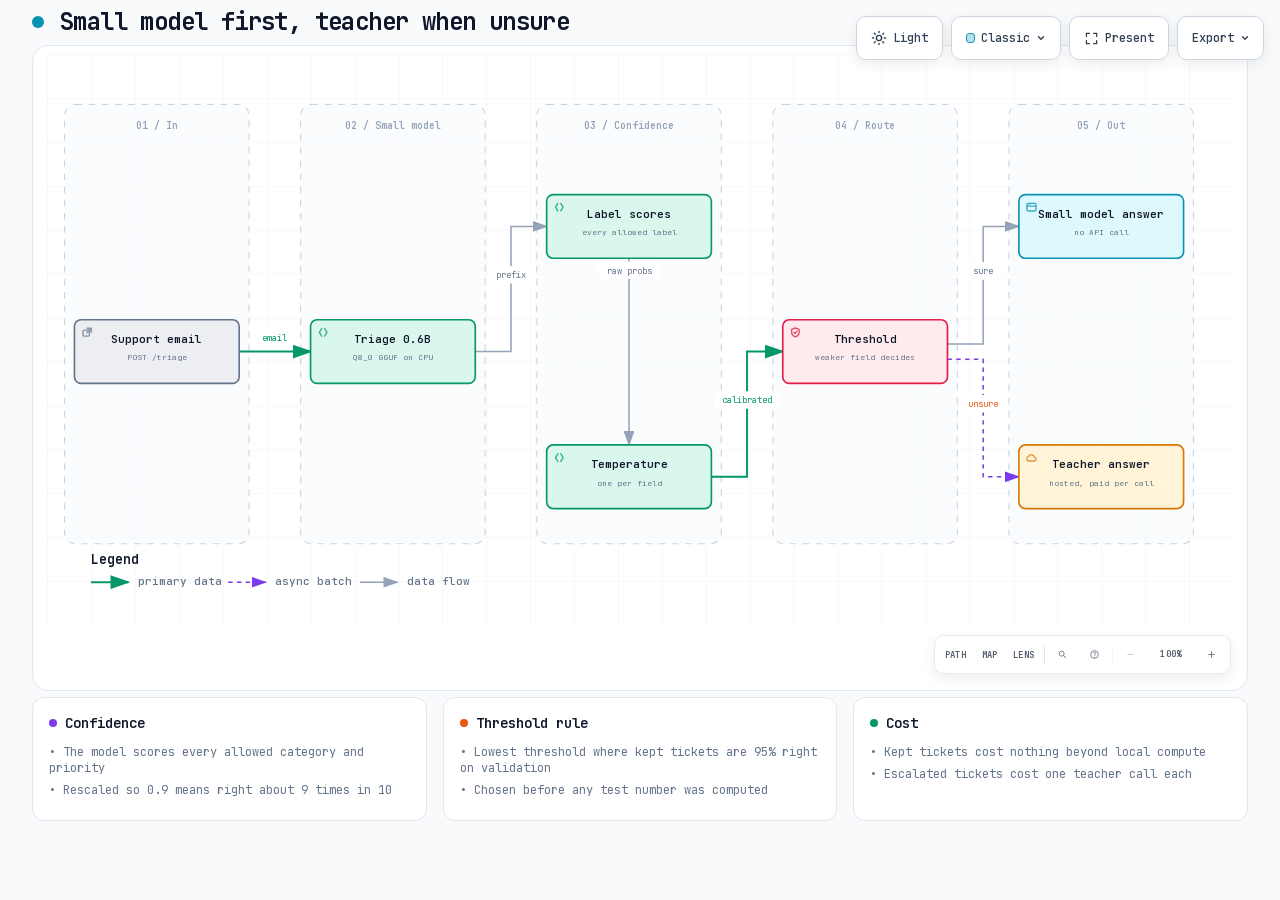
==== docs/diagrams/cascade.html @ 6949019f "refactor: replace the notebooks with diagrams, a Pages site and CI The package now covers what the n" ====
<!DOCTYPE html>
<html lang="en" data-theme="dark" data-preset="classic">
<head>
  <meta charset="UTF-8">
  <meta name="viewport" content="width=device-width, initial-scale=1.0">
  <meta name="generator" content="archify 2.17.0-dev.1">
  <title>Small model first, teacher when unsure Diagram</title>
  <script>
    // Resolve the theme before first paint so light-preference users don't
    // see a dark flash. The toolbar script below re-applies with UI state.
    (function () {
      try {
        var theme = null;
        try {
          var param = new URLSearchParams(window.location.search).get('theme');
          if (param === 'light' || param === 'dark') theme = param;
          if (new URLSearchParams(window.location.search).get('embed') === '1') {
            document.documentElement.setAttribute('data-embed', 'true');
          }
          if (new URLSearchParams(window.location.search).get('present') === '1') {
            document.documentElement.setAttribute('data-present', 'true');
          }
        } catch (_) {}
        if (!theme) {
          try { theme = localStorage.getItem('archify-theme'); } catch (_) {}
        }
        if (theme !== 'light' && theme !== 'dark') {
          theme = window.matchMedia('(prefers-color-scheme: light)').matches ? 'light' : 'dark';
        }
        document.documentElement.setAttribute('data-theme', theme);
      } catch (_) {}
    })();
  </script>
  <style id="archify-fonts">
/*
JetBrains Mono variable WOFF2 subsets from Google Fonts service revision v24.
These fixed bytes are shared by the viewer and its SVG/raster exports.
No local() source: an installed copy must not override the bundled font.
Uncovered characters (including CJK) still use the system fallback stack.
Upstream: https://github.com/JetBrains/JetBrainsMono

cyrillic-ext    1664 bytes  sha256 9343de2ca5d9549f792e7962375af8efb0f320c7643bfd36c884b5a30e5c396f
cyrillic        8892 bytes  sha256 4995a9a43ac659ec32fcd8b463755cd6a07b31a6e6b3894a6a153b661cf490e2
greek           6800 bytes  sha256 49c3da6c9a2b279b0f1f860f5cfb1f5dc38d88a5c7be9c9b1837bbc4e3db6111
vietnamese      5872 bytes  sha256 d44eb1936043a56038eb02dd70b243f379bef65783f94ec12f277550720411f1
latin-ext      11596 bytes  sha256 9c38cb2d0d2d93c1ee6e21fa78db76f13ea7e15e15cc64214c7ca89b6aaa35c4
latin          31340 bytes  sha256 2c32b9b3ee358c119e210f6f5195f9bd34894d78a785ff2e95d60e718e400af4

Copyright 2020 The JetBrains Mono Project Authors (https://github.com/JetBrains/JetBrainsMono)

This Font Software is licensed under the SIL Open Font License, Version 1.1.
This license is copied below, and is also available with a FAQ at:
https://openfontlicense.org


-----------------------------------------------------------
SIL OPEN FONT LICENSE Version 1.1 - 26 February 2007
-----------------------------------------------------------

PREAMBLE
The goals of the Open Font License (OFL) are to stimulate worldwide
development of collaborative font projects, to support the font creation
efforts of academic and linguistic communities, and to provide a free and
open framework in which fonts may be shared and improved in partnership
with others.

The OFL allows the licensed fonts to be used, studied, modified and
redistributed freely as long as they are not sold by themselves. The
fonts, including any derivative works, can be bundled, embedded,
redistributed and/or sold with any software provided that any reserved
names are not used by derivative works. The fonts and derivatives,
however, cannot be released under any other type of license. The
requirement for fonts to remain under this license does not apply
to any document created using the fonts or their derivatives.

DEFINITIONS
"Font Software" refers to the set of files released by the Copyright
Holder(s) under this license and clearly marked as such. This may
include source files, build scripts and documentation.

"Reserved Font Name" refers to any names specified as such after the
copyright statement(s).

"Original Version" refers to the collection of Font Software components as
distributed by the Copyright Holder(s).

"Modified Version" refers to any derivative made by adding to, deleting,
or substituting -- in part or in whole -- any of the components of the
Original Version, by changing formats or by porting the Font Software to a
new environment.

"Author" refers to any designer, engineer, programmer, technical
writer or other person who contributed to the Font Software.

PERMISSION & CONDITIONS
Permission is hereby granted, free of charge, to any person obtaining
a copy of the Font Software, to use, study, copy, merge, embed, modify,
redistribute, and sell modified and unmodified copies of the Font
Software, subject to the following conditions:

1) Neither the Font Software nor any of its individual components,
in Original or Modified Versions, may be sold by itself.

2) Original or Modified Versions of the Font Software may be bundled,
redistributed and/or sold with any software, provided that each copy
contains the above copyright notice and this license. These can be
included either as stand-alone text files, human-readable headers or
in the appropriate machine-readable metadata fields within text or
binary files as long as those fields can be easily viewed by the user.

3) No Modified Version of the Font Software may use the Reserved Font
Name(s) unless explicit written permission is granted by the corresponding
Copyright Holder. This restriction only applies to the primary font name as
presented to the users.

4) The name(s) of the Copyright Holder(s) or the Author(s) of the Font
Software shall not be used to promote, endorse or advertise any
Modified Version, except to acknowledge the contribution(s) of the
Copyright Holder(s) and the Author(s) or with their explicit written
permission.

5) The Font Software, modified or unmodified, in part or in whole,
must be distributed entirely under this license, and must not be
distributed under any other license. The requirement for fonts to
remain under this license does not apply to any document created
using the Font Software.

TERMINATION
This license becomes null and void if any of the above conditions are
not met.

DISCLAIMER
THE FONT SOFTWARE IS PROVIDED "AS IS", WITHOUT WARRANTY OF ANY KIND,
EXPRESS OR IMPLIED, INCLUDING BUT NOT LIMITED TO ANY WARRANTIES OF
MERCHANTABILITY, FITNESS FOR A PARTICULAR PURPOSE AND NONINFRINGEMENT
OF COPYRIGHT, PATENT, TRADEMARK, OR OTHER RIGHT. IN NO EVENT SHALL THE
COPYRIGHT HOLDER BE LIABLE FOR ANY CLAIM, DAMAGES OR OTHER LIABILITY,
INCLUDING ANY GENERAL, SPECIAL, INDIRECT, INCIDENTAL, OR CONSEQUENTIAL
DAMAGES, WHETHER IN AN ACTION OF CONTRACT, TORT OR OTHERWISE, ARISING
FROM, OUT OF THE USE OR INABILITY TO USE THE FONT SOFTWARE OR FROM
OTHER DEALINGS IN THE FONT SOFTWARE.
*/
    /* cyrillic-ext */
    @font-face { font-family: 'JetBrains Mono'; font-style: normal; font-weight: 400 800; font-display: swap;
      src: url([data-uri]) format('woff2');
      unicode-range: U+0460-052F, U+1C80-1C8A, U+20B4, U+2DE0-2DFF, U+A640-A69F, U+FE2E-FE2F; }
    /* cyrillic */
    @font-face { font-family: 'JetBrains Mono'; font-style: normal; font-weight: 400 800; font-display: swap;
      src: url([data-uri]) format('woff2');
      unicode-range: U+0301, U+0400-045F, U+0490-0491, U+04B0-04B1, U+2116; }
    /* greek */
    @font-face { font-family: 'JetBrains Mono'; font-style: normal; font-weight: 400 800; font-display: swap;
      src: url([data-uri]) format('woff2');
      unicode-range: U+0370-0377, U+037A-037F, U+0384-038A, U+038C, U+038E-03A1, U+03A3-03FF; }
    /* vietnamese */
    @font-face { font-family: 'JetBrains Mono'; font-style: normal; font-weight: 400 800; font-display: swap;
      src: url([data-uri]) format('woff2');
      unicode-range: U+0102-0103, U+0110-0111, U+0128-0129, U+0168-0169, U+01A0-01A1, U+01AF-01B0, U+0300-0301, U+0303-0304, U+0308-0309, U+0323, U+0329, U+1EA0-1EF9, U+20AB; }
    /* latin-ext */
    @font-face { font-family: 'JetBrains Mono'; font-style: normal; font-weight: 400 800; font-display: swap;
      src: url([data-uri]) format('woff2');
      unicode-range: U+0100-02BA, U+02BD-02C5, U+02C7-02CC, U+02CE-02D7, U+02DD-02FF, U+0304, U+0308, U+0329, U+1D00-1DBF, U+1E00-1E9F, U+1EF2-1EFF, U+2020, U+20A0-20AB, U+20AD-20C0, U+2113, U+2C60-2C7F, U+A720-A7FF; }
    /* latin */
    @font-face { font-family: 'JetBrains Mono'; font-style: normal; font-weight: 400 800; font-display: swap;
      src: url([data-uri]) format('woff2');
      unicode-range: U+0000-00FF, U+0131, U+0152-0153, U+02BB-02BC, U+02C6, U+02DA, U+02DC, U+0304, U+0308, U+0329, U+2000-206F, U+20AC, U+2122, U+2191, U+2193, U+2212, U+2215, U+FEFF, U+FFFD; }
  </style>
  <style>
    /* ==========================================================
       THEME VARIABLES — switch by toggling [data-theme] on <html>
       ========================================================== */
    :root,
    [data-theme="dark"] {
      --bg: #020617;
      --grid: #1e293b;
      --text: #ffffff;
      --text-muted: #94a3b8;
      --text-dim: #475569;
      /* UI chrome and menu hints need more contrast than SVG .t-dim accents */
      --text-faint: #7d8da1;

      --panel: rgba(15, 23, 42, 0.5);
      --panel-border: #1e293b;
      --lane-fill: rgba(15, 23, 42, 0.22);
      --lane-stroke: #334155;

      --arrow: #64748b;
      --arrow-emphasis: #34d399;

      /* Opaque mask color used behind semi-transparent component fills
         so the arrows drawn underneath are properly hidden. */
      --mask: #0f172a;

      --frontend-fill:    rgba(8, 51, 68, 0.4);
      --frontend-stroke:  #22d3ee;
      --backend-fill:     rgba(6, 78, 59, 0.4);
      --backend-stroke:   #34d399;
      --database-fill:    rgba(76, 29, 149, 0.4);
      --database-stroke:  #a78bfa;
      --cloud-fill:       rgba(120, 53, 15, 0.3);
      --cloud-stroke:     #fbbf24;
      --security-fill:    rgba(136, 19, 55, 0.4);
      --security-stroke:  #fb7185;
      --messagebus-fill:  rgba(251, 146, 60, 0.3);
      --messagebus-stroke:#fb923c;
      --external-fill:    rgba(30, 41, 59, 0.5);
      --external-stroke:  #94a3b8;

      --toolbar-bg:       rgba(15, 23, 42, 0.8);
      --toolbar-border:   #334155;
      --toolbar-text:     #e2e8f0;
      --toolbar-hover:    rgba(15, 23, 42, 0.95);
      --toolbar-menu-bg:  #0f172a;
    }

    [data-theme="light"] {
      --bg: #f8fafc;
      --grid: #e2e8f0;
      --text: #0f172a;
      --text-muted: #64748b;
      --text-dim: #94a3b8;
      --text-faint: #64748b;

      --panel: #ffffff;
      --panel-border: #e2e8f0;
      --lane-fill: rgba(248, 250, 252, 0.65);
      --lane-stroke: #cbd5e1;

      --arrow: #94a3b8;
      --arrow-emphasis: #059669;

      --mask: #ffffff;

      --frontend-fill:    rgba(34, 211, 238, 0.15);
      --frontend-stroke:  #0891b2;
      --backend-fill:     rgba(52, 211, 153, 0.18);
      --backend-stroke:   #059669;
      --database-fill:    rgba(167, 139, 250, 0.2);
      --database-stroke:  #7c3aed;
      --cloud-fill:       rgba(251, 191, 36, 0.18);
      --cloud-stroke:     #d97706;
      --security-fill:    rgba(251, 113, 133, 0.15);
      --security-stroke:  #e11d48;
      --messagebus-fill:  rgba(251, 146, 60, 0.15);
      --messagebus-stroke:#ea580c;
      --external-fill:    rgba(148, 163, 184, 0.18);
      --external-stroke:  #64748b;

      --toolbar-bg:       rgba(255, 255, 255, 0.92);
      --toolbar-border:   #cbd5e1;
      --toolbar-text:     #334155;
      --toolbar-hover:    #ffffff;
      --toolbar-menu-bg:  #ffffff;
    }

    /* ==========================================================
       SIGNAL FLOW — an opt-in, motion-forward visual preset.
       The variables also target a standalone exported SVG, whose
       root carries data-preset and data-theme directly.
       ========================================================== */
    [data-preset="signal-flow"][data-theme="dark"] {
      --bg: #030711;
      --grid: #15233a;
      --panel: rgba(6, 14, 28, 0.78);
      --panel-border: #1d3350;
      --lane-fill: rgba(9, 22, 40, 0.5);
      --lane-stroke: #2c4564;
      --text: #f5fbff;
      --text-muted: #9eb0c7;
      --text-dim: #52667f;
      --text-faint: #7890ad;
      --mask: #07101e;
      --frontend-fill: rgba(6, 182, 212, 0.14);
      --frontend-stroke: #67e8f9;
      --backend-fill: rgba(16, 185, 129, 0.14);
      --backend-stroke: #5eead4;
      --database-fill: rgba(139, 92, 246, 0.16);
      --database-stroke: #c4b5fd;
      --cloud-fill: rgba(245, 158, 11, 0.13);
      --cloud-stroke: #fcd34d;
      --security-fill: rgba(244, 63, 94, 0.13);
      --security-stroke: #fda4af;
      --messagebus-fill: rgba(249, 115, 22, 0.13);
      --messagebus-stroke: #fdba74;
      --external-fill: rgba(71, 85, 105, 0.24);
      --external-stroke: #a5b4c7;
      --arrow: #7890ad;
      --arrow-emphasis: #2dd4bf;
      --toolbar-bg: rgba(7, 16, 30, 0.86);
      --toolbar-border: #29415f;
      --toolbar-menu-bg: #07101e;
    }

    [data-preset="signal-flow"][data-theme="light"] {
      --bg: #f4f9fc;
      --grid: #d4e5ee;
      --panel: rgba(255, 255, 255, 0.82);
      --panel-border: #bfd5e2;
      --lane-fill: rgba(232, 243, 248, 0.62);
      --lane-stroke: #a9c5d5;
      --text: #102638;
      --text-muted: #587287;
      --text-dim: #8aa2b4;
      --text-faint: #668397;
      --mask: #ffffff;
      --frontend-fill: rgba(6, 182, 212, 0.09);
      --frontend-stroke: #0789a1;
      --backend-fill: rgba(5, 150, 105, 0.09);
      --backend-stroke: #087f69;
      --database-fill: rgba(124, 58, 237, 0.09);
      --database-stroke: #7254c7;
      --cloud-fill: rgba(217, 119, 6, 0.08);
      --cloud-stroke: #b9670b;
      --security-fill: rgba(225, 29, 72, 0.08);
      --security-stroke: #c53a59;
      --messagebus-fill: rgba(234, 88, 12, 0.08);
      --messagebus-stroke: #c65f27;
      --external-fill: rgba(100, 116, 139, 0.1);
      --external-stroke: #607a8c;
      --arrow: #7b97aa;
      --arrow-emphasis: #0d9488;
    }

    /* ==========================================================
       BLUEPRINT — a review-first drafting preset for deployment,
       infrastructure, and technical design documentation. It keeps
       the same semantic palette and geometry while trading glow for
       precise grid contrast, squared materials, and drafting marks.
       ========================================================== */
    [data-preset="blueprint"][data-theme="dark"] {
      --bg: #06131f;
      --grid: #17425a;
      --panel: rgba(7, 27, 43, 0.9);
      --panel-border: #27627f;
      --lane-fill: rgba(10, 43, 66, 0.36);
      --lane-stroke: #34799a;
      --text: #e3f6ff;
      --text-muted: #91b8ca;
      --text-dim: #557e92;
      --text-faint: #739caf;
      --mask: #0a2031;
      --frontend-fill: rgba(26, 157, 193, 0.14);
      --frontend-stroke: #66d9ef;
      --backend-fill: rgba(31, 155, 124, 0.13);
      --backend-stroke: #69dfbd;
      --database-fill: rgba(120, 105, 196, 0.14);
      --database-stroke: #b4a8ff;
      --cloud-fill: rgba(197, 145, 43, 0.13);
      --cloud-stroke: #ffd166;
      --security-fill: rgba(199, 76, 104, 0.13);
      --security-stroke: #ff8da1;
      --messagebus-fill: rgba(207, 112, 49, 0.13);
      --messagebus-stroke: #ffad66;
      --external-fill: rgba(84, 119, 139, 0.18);
      --external-stroke: #a7cad9;
      --arrow: #78a3b7;
      --arrow-emphasis: #64dfc1;
      --toolbar-bg: rgba(7, 28, 45, 0.92);
      --toolbar-border: #34799a;
      --toolbar-text: #d8f3ff;
      --toolbar-hover: rgba(18, 58, 83, 0.95);
      --toolbar-menu-bg: #0a2031;
    }

    [data-preset="blueprint"][data-theme="light"] {
      --bg: #edf7fa;
      --grid: #b5d5e1;
      --panel: rgba(249, 253, 255, 0.94);
      --panel-border: #78aabd;
      --lane-fill: rgba(210, 232, 240, 0.42);
      --lane-stroke: #83b2c4;
      --text: #123344;
      --text-muted: #4e7486;
      --text-dim: #86a6b4;
      --text-faint: #668c9d;
      --mask: #f9fdff;
      --frontend-fill: rgba(8, 145, 178, 0.08);
      --frontend-stroke: #087f9c;
      --backend-fill: rgba(5, 128, 101, 0.08);
      --backend-stroke: #08755f;
      --database-fill: rgba(100, 75, 180, 0.08);
      --database-stroke: #6757a8;
      --cloud-fill: rgba(181, 120, 15, 0.08);
      --cloud-stroke: #a86609;
      --security-fill: rgba(190, 48, 80, 0.07);
      --security-stroke: #b32f50;
      --messagebus-fill: rgba(196, 81, 22, 0.07);
      --messagebus-stroke: #b65120;
      --external-fill: rgba(79, 112, 128, 0.08);
      --external-stroke: #506f7e;
      --arrow: #6d93a5;
      --arrow-emphasis: #087f69;
      --toolbar-bg: rgba(247, 252, 254, 0.94);
      --toolbar-border: #8ab5c5;
      --toolbar-text: #294f61;
      --toolbar-hover: #ffffff;
      --toolbar-menu-bg: #f9fdff;
    }

    /* ==========================================================
       EDITORIAL — a warm, publication-minded preset for design
       reviews, launch notes, and documentation. The diagram keeps
       the same semantic palette and exact geometry, but trades
       software chrome for paper, ink, ruled structure, and one
       restrained vermilion accent.
       ========================================================== */
    [data-preset="editorial"][data-theme="dark"] {
      --bg: #181611;
      --grid: #39342a;
      --panel: rgba(35, 31, 24, 0.96);
      --panel-border: #625a4a;
      --lane-fill: rgba(52, 46, 35, 0.46);
      --lane-stroke: #726957;
      --text: #f4eddf;
      --text-muted: #b9ae9b;
      --text-dim: #776e60;
      --text-faint: #9d917e;
      --mask: #231f18;
      --frontend-fill: rgba(43, 133, 142, 0.16);
      --frontend-stroke: #7fc6c7;
      --backend-fill: rgba(63, 132, 92, 0.16);
      --backend-stroke: #8fc29e;
      --database-fill: rgba(117, 91, 141, 0.17);
      --database-stroke: #c0a4d0;
      --cloud-fill: rgba(170, 119, 49, 0.16);
      --cloud-stroke: #d8ad68;
      --security-fill: rgba(157, 69, 65, 0.17);
      --security-stroke: #df9085;
      --messagebus-fill: rgba(174, 79, 42, 0.16);
      --messagebus-stroke: #df946f;
      --external-fill: rgba(126, 115, 96, 0.18);
      --external-stroke: #b8ad99;
      --arrow: #948978;
      --arrow-emphasis: #dd6b3d;
      --toolbar-bg: rgba(35, 31, 24, 0.92);
      --toolbar-border: #625a4a;
      --toolbar-text: #eee5d5;
      --toolbar-hover: #302a20;
      --toolbar-menu-bg: #231f18;
    }

    [data-preset="editorial"][data-theme="light"] {
      --bg: #f2eee5;
      --grid: #d8d0c2;
      --panel: rgba(251, 248, 241, 0.97);
      --panel-border: #c4b9a6;
      --lane-fill: rgba(229, 221, 207, 0.42);
      --lane-stroke: #b8aa94;
      --text: #242018;
      --text-muted: #6f6658;
      --text-dim: #a09788;
      --text-faint: #817767;
      --mask: #fbf8f1;
      --frontend-fill: rgba(31, 117, 126, 0.09);
      --frontend-stroke: #287e84;
      --backend-fill: rgba(42, 119, 75, 0.09);
      --backend-stroke: #397b53;
      --database-fill: rgba(105, 75, 130, 0.09);
      --database-stroke: #765d86;
      --cloud-fill: rgba(157, 103, 31, 0.1);
      --cloud-stroke: #9a671f;
      --security-fill: rgba(153, 58, 52, 0.09);
      --security-stroke: #9e463f;
      --messagebus-fill: rgba(182, 70, 27, 0.09);
      --messagebus-stroke: #ad4b25;
      --external-fill: rgba(101, 91, 75, 0.09);
      --external-stroke: #746b5e;
      --arrow: #8a806f;
      --arrow-emphasis: #bb4c23;
      --toolbar-bg: rgba(251, 248, 241, 0.94);
      --toolbar-border: #c4b9a6;
      --toolbar-text: #40392f;
      --toolbar-hover: #fffdf8;
      --toolbar-menu-bg: #fbf8f1;
    }

    * { margin: 0; padding: 0; box-sizing: border-box; }

    body {
      font-family: 'JetBrains Mono', ui-monospace, SFMono-Regular, Menlo, Consolas, 'DejaVu Sans Mono', 'Liberation Mono', 'Noto Sans Mono CJK SC', 'PingFang SC', 'Hiragino Sans GB', 'Microsoft YaHei', monospace;
      background: var(--bg);
      min-height: 100vh;
      padding: 2rem;
      color: var(--text);
      transition: background 0.2s ease, color 0.2s ease;
    }

    html[data-preset="signal-flow"] body {
      background-image:
        radial-gradient(circle at 18% -8%, rgba(34, 211, 238, 0.14), transparent 34rem),
        radial-gradient(circle at 92% 18%, rgba(139, 92, 246, 0.12), transparent 30rem);
      background-attachment: fixed;
    }
    html[data-preset="signal-flow"][data-theme="light"] body {
      background-image:
        radial-gradient(circle at 18% -8%, rgba(6, 182, 212, 0.12), transparent 34rem),
        radial-gradient(circle at 92% 18%, rgba(139, 92, 246, 0.08), transparent 30rem);
    }
    html[data-preset="blueprint"] body {
      background-image:
        linear-gradient(var(--grid) 1px, transparent 1px),
        linear-gradient(90deg, var(--grid) 1px, transparent 1px);
      background-size: 32px 32px;
      background-position: -1px -1px;
      background-attachment: fixed;
    }
    html[data-preset="editorial"] body {
      background-image:
        linear-gradient(90deg, transparent 0, transparent 5.4rem, color-mix(in srgb, var(--security-stroke) 18%, transparent) 5.4rem, color-mix(in srgb, var(--security-stroke) 18%, transparent) calc(5.4rem + 1px), transparent calc(5.4rem + 1px)),
        repeating-linear-gradient(0deg, transparent 0, transparent 31px, color-mix(in srgb, var(--grid) 36%, transparent) 31px, color-mix(in srgb, var(--grid) 36%, transparent) 32px);
      background-attachment: fixed;
    }

    /* Gallery/embed mode keeps the generated artifact as the source of truth
       while presenting only its diagram surface inside a proof card. */
    html[data-embed="true"] body {
      min-height: 0;
      padding: 0;
      overflow: hidden;
      background: var(--bg);
      background-image: none;
    }
    html[data-embed="true"] .toolbar,
    html[data-embed="true"] .header,
    html[data-embed="true"] .cards,
    html[data-embed="true"] .diagram-nav,
    html[data-embed="true"] .overview-map,
    html[data-embed="true"] .focus-chip,
    html[data-embed="true"] .route-probe,
    html[data-embed="true"] .semantic-lens,
    html[data-embed="true"] .diagram-guide,
    html[data-embed="true"] .node-finder,
    html[data-embed="true"] .guided-views { display: none !important; }
    html[data-embed="true"] .container { max-width: none; }
    html[data-embed="true"] .diagram-container {
      padding: 0.5rem;
      border: 0;
      border-radius: 0;
      box-shadow: none;
    }
    html[data-embed="true"] .diagram-container svg { min-width: 0; }

    /* Share Chapter Cue lives in the HTML viewer layer, not inside the SVG.
       It gives one-shot embeds a title, authored note, truthful stop order,
       and lifecycle state while canonical diagram geometry stays untouched. */
    .share-chapter-cue { display: none; }
    html[data-embed="true"][data-share-playback="true"] .share-chapter-cue:not([hidden]),
    html[data-embed="true"][data-share-moment="true"] .share-chapter-cue:not([hidden]) {
      position: absolute;
      z-index: 18;
      top: 0.85rem;
      left: 50%;
      display: grid;
      grid-template-columns: auto minmax(9rem, 13.5rem) minmax(0, 1fr);
      align-items: center;
      gap: 0.45rem 0.85rem;
      width: min(52rem, calc(100% - 1.5rem));
      min-height: 3.35rem;
      padding: 0.55rem 0.75rem 0.65rem;
      overflow: hidden;
      border: 1px solid color-mix(in srgb, var(--frontend-stroke) 42%, var(--toolbar-border));
      border-radius: 0.75rem;
      background:
        linear-gradient(115deg, color-mix(in srgb, var(--frontend-fill) 52%, transparent), transparent 45%),
        color-mix(in srgb, var(--toolbar-menu-bg) 92%, transparent);
      color: var(--toolbar-text);
      box-shadow: 0 14px 42px rgba(0, 0, 0, 0.3), inset 0 1px 0 rgba(255, 255, 255, 0.045);
      backdrop-filter: blur(16px);
      pointer-events: none;
      animation: archify-share-cue-enter 280ms cubic-bezier(0.22, 1, 0.36, 1) both;
    }
    html[data-preset="blueprint"] .share-chapter-cue {
      border-radius: 0.2rem;
      background:
        linear-gradient(90deg, color-mix(in srgb, var(--frontend-fill) 46%, transparent), transparent 36%),
        var(--toolbar-menu-bg);
      box-shadow: 0 10px 28px rgba(0, 0, 0, 0.2);
      backdrop-filter: none;
    }
    html[data-preset="editorial"] .share-chapter-cue {
      border-color: var(--panel-border);
      background:
        linear-gradient(90deg, color-mix(in srgb, var(--security-fill) 58%, transparent), transparent 42%),
        var(--toolbar-menu-bg);
      box-shadow: 0 10px 30px color-mix(in srgb, #000 18%, transparent);
      backdrop-filter: none;
    }
    html[data-preset="editorial"] .share-chapter-state { color: var(--arrow-emphasis); }
    html[data-preset="editorial"] .share-chapter-state::before {
      border-radius: 0;
      box-shadow: none;
      transform: rotate(45deg) scale(0.8);
    }
    .share-chapter-index {
      display: grid;
      gap: 0.12rem;
      min-width: 5rem;
      padding-right: 0.75rem;
      border-right: 1px solid var(--toolbar-border);
    }
    .share-chapter-state {
      display: inline-flex;
      align-items: center;
      gap: 0.36rem;
      color: var(--frontend-stroke);
      font-size: 0.5rem;
      font-weight: 800;
      letter-spacing: 0.14em;
      text-transform: uppercase;
    }
    .share-chapter-state::before {
      width: 0.38rem;
      height: 0.38rem;
      border-radius: 50%;
      background: currentColor;
      box-shadow: 0 0 10px currentColor;
      content: '';
    }
    .share-chapter-cue[data-state="playing"] .share-chapter-state::before {
      animation: archify-share-cue-pulse 1.15s ease-in-out infinite;
    }
    .share-chapter-count {
      color: var(--text-faint);
      font-size: 0.5rem;
      font-weight: 700;
      letter-spacing: 0.08em;
      text-transform: uppercase;
    }
    .share-chapter-copy { min-width: 0; }
    .share-chapter-copy strong,
    .share-chapter-copy small,
    .share-chapter-route {
      display: block;
      overflow: hidden;
      text-overflow: ellipsis;
      white-space: nowrap;
    }
    .share-chapter-copy strong {
      color: var(--toolbar-text);
      font-size: 0.6875rem;
      line-height: 1.35;
    }
    .share-chapter-copy small {
      margin-top: 0.08rem;
      color: var(--text-muted);
      font-size: 0.5rem;
      line-height: 1.35;
    }
    .share-chapter-route {
      color: color-mix(in srgb, var(--frontend-stroke) 76%, var(--text-muted));
      font-size: 0.5625rem;
      font-weight: 650;
      letter-spacing: 0.015em;
      text-align: right;
    }
    .share-chapter-progress {
      position: absolute;
      right: 0;
      bottom: 0;
      left: 0;
      height: 2px;
      overflow: hidden;
      background: color-mix(in srgb, var(--toolbar-border) 72%, transparent);
    }
    .share-chapter-progress span {
      display: block;
      width: 100%;
      height: 100%;
      background: linear-gradient(90deg, var(--frontend-stroke), var(--database-stroke));
      box-shadow: 0 0 12px var(--frontend-stroke);
      transform: scaleX(0);
      transform-origin: left center;
    }

    /* Presentation Stage is a viewer-only layer: it gives the live diagram
       the viewport while keeping guided views, theme, focus, and exports real.
       Embed mode wins when both query parameters are present. */
    html[data-present="true"]:not([data-embed="true"]) body {
      height: 100dvh;
      min-height: 0;
      padding: 1rem;
      overflow: hidden;
    }
    html[data-present="true"]:not([data-embed="true"]) .container {
      display: flex;
      flex-direction: column;
      gap: 0.75rem;
      width: 100%;
      max-width: none;
      height: calc(100dvh - 2rem);
    }
    html[data-present="true"]:not([data-embed="true"]) .header {
      flex: none;
      min-width: 0;
      margin: 0;
      padding-right: 23rem;
    }
    html[data-present="true"]:not([data-embed="true"]) .header-row { margin-bottom: 0.25rem; }
    html[data-present="true"]:not([data-embed="true"]) .subtitle {
      overflow: hidden;
      text-overflow: ellipsis;
      white-space: nowrap;
    }
    html[data-present="true"]:not([data-embed="true"]) .guided-views {
      flex: none;
      margin-bottom: 0;
    }
    html[data-present="true"]:not([data-embed="true"]) .diagram-container {
      display: flex;
      flex: 1 1 auto;
      align-items: center;
      justify-content: center;
      min-height: 0;
      padding: 0.75rem;
      padding-bottom: calc(0.75rem + var(--archify-nav-reserve));
    }
    html[data-present="true"]:not([data-embed="true"]) .diagram-container > svg {
      flex: 1 1 auto;
      height: 100%;
      min-height: 0;
      width: 100%;
      min-width: 0;
    }
    html[data-present="true"]:not([data-embed="true"]) .cards { display: none; }
    html[data-present="true"]:not([data-embed="true"]) #btn-present {
      border-color: var(--frontend-stroke);
      color: var(--frontend-stroke);
    }

    /* The reader owns only the outer scale. Wide diagrams keep one authored
       SVG/viewBox while the runtime chooses a desktop width from the actual
       vertical budget. This avoids device-specific files and breakpoint
       jumps between a laptop and a tall monitor. */
    .container {
      width: 100%;
      max-width: var(--archify-reader-width, 1440px);
      margin: 0 auto;
    }
    @media (min-width: 768px) and (max-height: 920px) {
      .header { margin-bottom: 1rem; }
      .diagram-container { padding: 1rem; }
      .cards { margin-top: 1rem; }
      .card { padding: 1rem; }
    }

    .header { margin-bottom: 1.5rem; padding-right: 29.5rem; }

    html[data-preset="signal-flow"] .header,
    html[data-preset="blueprint"] .header,
    html[data-preset="editorial"] .header { padding-right: 29.5rem; }

    .header-row {
      display: flex;
      align-items: center;
      gap: 1rem;
      margin-bottom: 0.5rem;
    }

    .pulse-dot {
      width: 12px;
      height: 12px;
      background: var(--frontend-stroke);
      border-radius: 50%;
      animation: none;
    }

    html[data-motion-capable="true"] .pulse-dot { animation: pulse 2s infinite; }

    @keyframes pulse {
      0%, 100% { opacity: 1; }
      50% { opacity: 0.5; }
    }

    h1 {
      font-size: 1.5rem;
      font-weight: 700;
      letter-spacing: -0.025em;
    }

    .subtitle {
      color: var(--text-muted);
      font-size: 0.875rem;
      margin-left: 1.75rem;
    }

    html[data-preset="signal-flow"] .header-row::after {
      content: attr(data-preset-badge-signal-flow);
      margin-left: auto;
      color: var(--frontend-stroke);
      border: 1px solid var(--frontend-stroke);
      border-radius: 999px;
      padding: 0.28rem 0.6rem;
      font-size: 0.625rem;
      letter-spacing: 0.12em;
      opacity: 0.82;
      box-shadow: 0 0 20px rgba(34, 211, 238, 0.12);
      white-space: nowrap;
    }

    html[data-preset="blueprint"] .pulse-dot {
      width: 10px;
      height: 10px;
      border: 1px solid var(--frontend-stroke);
      border-radius: 1px;
      background: transparent;
      box-shadow: inset 0 0 0 2px var(--bg);
      transform: rotate(45deg);
      animation: none;
    }
    html[data-preset="blueprint"] .header-row::after {
      content: attr(data-preset-badge-blueprint);
      margin-left: auto;
      padding: 0.28rem 0.55rem;
      border-top: 1px solid var(--frontend-stroke);
      border-bottom: 1px solid var(--frontend-stroke);
      color: var(--frontend-stroke);
      font-size: 0.5625rem;
      font-weight: 700;
      letter-spacing: 0.14em;
      white-space: nowrap;
    }

    html[data-preset="editorial"] h1,
    html[data-preset="editorial"] .card h3 {
      font-family: Georgia, 'Times New Roman', 'Songti SC', STSong, serif;
      letter-spacing: -0.02em;
    }
    html[data-preset="editorial"] h1 { font-size: 1.72rem; font-weight: 600; }
    html[data-preset="editorial"] .pulse-dot {
      width: 9px;
      height: 9px;
      border: 1px solid var(--arrow-emphasis);
      border-radius: 0;
      background: var(--arrow-emphasis);
      box-shadow: 0 0 0 3px color-mix(in srgb, var(--arrow-emphasis) 14%, transparent);
      transform: rotate(45deg);
      animation: none;
    }
    html[data-preset="editorial"] .header-row::after {
      content: attr(data-preset-badge-editorial);
      margin-left: auto;
      padding: 0.32rem 0 0.24rem;
      border-bottom: 2px solid var(--arrow-emphasis);
      color: var(--arrow-emphasis);
      font-family: Georgia, 'Times New Roman', serif;
      font-size: 0.625rem;
      font-style: italic;
      font-weight: 600;
      letter-spacing: 0.08em;
      white-space: nowrap;
    }

    .diagram-container {
      --archify-nav-reserve: 0px;
      background: var(--panel);
      border-radius: 1rem;
      border: 1px solid var(--panel-border);
      padding: 1.5rem;
      padding-bottom: calc(1.5rem + var(--archify-nav-reserve));
      overflow: hidden;
      position: relative;
    }

    html[data-preset="signal-flow"] .diagram-container {
      position: relative;
      overflow: hidden;
      background: linear-gradient(180deg, rgba(8, 20, 38, 0.82), rgba(3, 8, 18, 0.94));
      box-shadow: inset 0 1px 0 rgba(255, 255, 255, 0.04), 0 28px 80px rgba(0, 0, 0, 0.34);
    }
    html[data-preset="signal-flow"][data-theme="light"] .diagram-container {
      background: linear-gradient(180deg, rgba(255, 255, 255, 0.9), rgba(237, 246, 250, 0.94));
      box-shadow: inset 0 1px 0 rgba(255, 255, 255, 0.72), 0 24px 60px rgba(45, 78, 99, 0.12);
    }
    html[data-preset="blueprint"] .diagram-container {
      border-color: var(--panel-border);
      border-radius: 0.35rem;
      background: var(--panel);
      box-shadow:
        inset 0 0 0 1px color-mix(in srgb, var(--panel-border) 34%, transparent),
        0 18px 48px rgba(0, 0, 0, 0.16);
    }
    html[data-preset="blueprint"] .diagram-container::after {
      content: "";
      position: absolute;
      z-index: 10;
      inset: 0.7rem;
      pointer-events: none;
      background:
        linear-gradient(var(--frontend-stroke), var(--frontend-stroke)) left top / 1.35rem 1px no-repeat,
        linear-gradient(var(--frontend-stroke), var(--frontend-stroke)) left top / 1px 1.35rem no-repeat,
        linear-gradient(var(--frontend-stroke), var(--frontend-stroke)) right top / 1.35rem 1px no-repeat,
        linear-gradient(var(--frontend-stroke), var(--frontend-stroke)) right top / 1px 1.35rem no-repeat,
        linear-gradient(var(--frontend-stroke), var(--frontend-stroke)) left bottom / 1.35rem 1px no-repeat,
        linear-gradient(var(--frontend-stroke), var(--frontend-stroke)) left bottom / 1px 1.35rem no-repeat,
        linear-gradient(var(--frontend-stroke), var(--frontend-stroke)) right bottom / 1.35rem 1px no-repeat,
        linear-gradient(var(--frontend-stroke), var(--frontend-stroke)) right bottom / 1px 1.35rem no-repeat;
      opacity: 0.58;
    }
    html[data-preset="editorial"] .diagram-container {
      overflow: hidden;
      border-color: var(--panel-border);
      border-radius: 0.38rem;
      background:
        linear-gradient(90deg, color-mix(in srgb, var(--security-fill) 58%, transparent), transparent 12%),
        var(--panel);
      box-shadow:
        0 1px 0 color-mix(in srgb, var(--text) 6%, transparent),
        0 18px 48px color-mix(in srgb, #000 19%, transparent);
    }
    html[data-preset="editorial"] .diagram-container::after {
      position: absolute;
      z-index: 10;
      top: 0.72rem;
      right: 1.25rem;
      padding: 0.2rem 0.52rem;
      border: 1px solid var(--panel-border);
      background: var(--panel);
      color: var(--arrow-emphasis);
      content: attr(data-preset-badge-editorial-plate);
      font-family: Georgia, 'Times New Roman', serif;
      font-size: 0.52rem;
      font-style: italic;
      font-weight: 600;
      letter-spacing: 0.09em;
      pointer-events: none;
    }
    html[data-embed="true"][data-preset="editorial"] .diagram-container::after { display: none; }
    html[data-motion-capable="true"][data-preset="signal-flow"][data-ambient-motion="running"] .diagram-container::before {
      content: "";
      position: absolute;
      inset: 0;
      pointer-events: none;
      background: linear-gradient(115deg, transparent 28%, rgba(103, 232, 249, 0.035) 48%, transparent 68%);
      transform: translateX(-70%);
      animation: archify-signal-scan 4.8s ease-in-out 1 both;
    }

    /* Motion Governor gives the reader a real static state and gives the
       strongest semantic action the only motion budget. Atmosphere resets to
       its authored base instead of freezing mid-cycle. Static artifacts never
       start a decorative pulse or scan. */
    html:not([data-motion-capable="true"]) svg[data-animation="trace"] [data-animate] {
      animation: none !important;
    }
    html[data-motion="still"] .pulse-dot,
    html[data-motion="still"] .diagram-container::before,
    html[data-motion="still"] svg[data-animation="trace"] [data-animate],
    html[data-motion-owner] .pulse-dot,
    html[data-motion-owner] .diagram-container::before,
    html[data-motion-owner] svg[data-animation="trace"] [data-animate],
    html[data-embed="true"] .pulse-dot,
    html[data-embed="true"] .diagram-container::before,
    html[data-share-playback="true"] .pulse-dot,
    html[data-share-playback="true"] .diagram-container::before,
    html[data-document-hidden="true"] .pulse-dot,
    html[data-document-hidden="true"] .diagram-container::before,
    html[data-document-hidden="true"] svg[data-animation="trace"] [data-animate] {
      animation: none !important;
    }
    html[data-motion="still"] .diagram-container::before,
    html[data-motion-owner] .diagram-container::before,
    html[data-embed="true"] .diagram-container::before,
    html[data-share-playback="true"] .diagram-container::before {
      opacity: 0;
    }
    html[data-motion="still"] .guided-view-progress span,
    html[data-motion="still"] .guided-story-caption,
    html[data-motion="still"] .story-trail-flow,
    html[data-motion="still"] .intent-trace-flow,
    html[data-motion="still"] .route-probe-flow,
    html[data-motion="still"] .route-journey-flow,
    html[data-motion="still"] .semantic-lens-flow,
    html[data-motion="still"] .diagram-guide,
    html[data-motion="still"] [data-story-step],
    html[data-motion="still"] .overview-map-live,
    html[data-motion="still"] .guided-view-stop,
    html[data-motion="still"] .share-chapter-cue,
    html[data-motion="still"] .share-chapter-state::before,
    html[data-motion="still"] .share-chapter-progress span,
    html[data-document-hidden="true"] .guided-view-progress span,
    html[data-document-hidden="true"] .story-trail-flow,
    html[data-document-hidden="true"] .intent-trace-flow,
    html[data-document-hidden="true"] .route-probe-flow,
    html[data-document-hidden="true"] .route-journey-flow,
    html[data-document-hidden="true"] .semantic-lens-flow,
    html[data-document-hidden="true"] .diagram-guide,
    html[data-document-hidden="true"] [data-story-step],
    html[data-document-hidden="true"] .overview-map-live,
    html[data-document-hidden="true"] .guided-view-stop,
    html[data-document-hidden="true"] .share-chapter-cue,
    html[data-document-hidden="true"] .share-chapter-state::before,
    html[data-document-hidden="true"] .share-chapter-progress span {
      animation: none !important;
    }
    html[data-motion="still"] .guided-view-progress span {
      transform: scaleX(1) !important;
    }
    html[data-motion="still"] svg[data-story-playing="true"] .story-trail-flow {
      stroke-dasharray: none;
      stroke-dashoffset: 0;
      opacity: 0.55;
    }
    html[data-motion="still"] .intent-trace-flow,
    html[data-motion="still"] .route-probe-flow {
      stroke-dasharray: none;
      stroke-dashoffset: 0;
      opacity: 0.72;
    }
    html[data-motion="still"] .route-journey-overlay,
    html[data-document-hidden="true"] .route-journey-overlay { display: none !important; }
    html[data-motion="still"] .relationship-pulse-overlay,
    html[data-motion="still"] .story-carrier-overlay,
    html[data-document-hidden="true"] .story-carrier-overlay { display: none !important; }
    html[data-motion="still"] .chapter-handoff-overlay { display: none !important; }
    html[data-motion="still"] .chapter-handoff-anchor { animation: none !important; }
    html[data-motion="still"] .guided-view-chapter,
    html[data-motion="still"] svg [data-node-id],
    html[data-motion="still"] svg [data-edge-from],
    html[data-motion="still"] svg [data-detail],
    html[data-motion="still"] svg [data-detail-anchor],
    html[data-motion="still"] svg [data-legend-hit],
    html[data-motion="still"] svg {
      transition: none !important;
    }

    svg {
      width: 100%;
      min-width: min(900px, 100%);
      display: block;
      transform-origin: 0 0;
      transition: transform 0.18s ease;
    }

    .diagram-container.is-camera-moving svg {
      transition: transform 0.42s cubic-bezier(0.22, 1, 0.36, 1);
    }
    .diagram-container.is-camera-transaction svg { transition: none; }
    .diagram-container.is-pannable { cursor: grab; }
    .diagram-container.is-panning { cursor: grabbing; user-select: none; }
    .diagram-container.is-panning svg { transition: none; }

    .diagram-nav {
      position: absolute;
      right: 1rem;
      bottom: 1rem;
      z-index: 12;
      display: inline-flex;
      align-items: center;
      max-width: calc(100% - 2rem);
      padding: 0.15rem;
      gap: 0;
      overflow-x: auto;
      border: 1px solid color-mix(in srgb, var(--toolbar-border) 48%, transparent);
      border-radius: 0.58rem;
      background: color-mix(in srgb, var(--toolbar-bg) 82%, transparent);
      box-shadow: 0 5px 14px rgba(0, 0, 0, 0.07);
      backdrop-filter: blur(10px);
      scrollbar-width: none;
    }
    .diagram-nav::-webkit-scrollbar { display: none; }
    .diagram-nav button,
    .focus-chip button,
    .guided-views button {
      border: 0;
      background: transparent;
      color: var(--toolbar-text);
      font: inherit;
      cursor: pointer;
    }
    .diagram-nav button {
      min-width: 2rem;
      height: 2rem;
      padding: 0 0.35rem;
      border-radius: 0.35rem;
      color: color-mix(in srgb, var(--toolbar-text) 68%, transparent);
      font-size: 0.56rem;
      font-weight: 600;
      letter-spacing: 0.02em;
      transition: background 0.15s, color 0.15s;
    }
    .diagram-nav button:hover,
    .diagram-nav button:focus-visible,
    .focus-chip button:hover,
    .focus-chip button:focus-visible,
    .guided-views button:hover,
    .guided-views button:focus-visible { background: var(--toolbar-hover); }
    .diagram-nav button:focus-visible,
    .focus-chip button:focus-visible,
    .guided-views button:focus-visible {
      outline: 2px solid var(--frontend-stroke);
      outline-offset: 1px;
    }
    .diagram-nav button:disabled { opacity: 0.38; cursor: default; }
    .diagram-nav button:disabled:hover { background: transparent; }
    .diagram-nav #btn-route-probe,
    .diagram-nav #btn-overview-map,
    .diagram-nav #btn-semantic-lens {
      min-width: auto;
      padding-inline: 0.5rem;
      color: color-mix(in srgb, var(--toolbar-text) 86%, transparent);
      font-weight: 650;
    }
    .diagram-nav #btn-node-finder,
    .diagram-nav [data-view="out"] {
      position: relative;
      margin-left: 0.25rem;
    }
    .diagram-nav #btn-node-finder::before,
    .diagram-nav [data-view="out"]::before {
      position: absolute;
      top: 0.4rem;
      bottom: 0.4rem;
      left: -0.13rem;
      width: 1px;
      background: color-mix(in srgb, var(--toolbar-border) 62%, transparent);
      content: "";
      pointer-events: none;
    }
    .diagram-nav-icon {
      display: block;
      width: 0.72rem;
      height: 0.72rem;
      margin: auto;
      background: currentColor;
      -webkit-mask-position: center;
      -webkit-mask-repeat: no-repeat;
      -webkit-mask-size: contain;
      mask-position: center;
      mask-repeat: no-repeat;
      mask-size: contain;
    }
    .diagram-nav-icon.find {
      -webkit-mask-image: url("data:image/svg+xml,%3Csvg xmlns='http://www.w3.org/2000/svg' viewBox='0 0 20 20'%3E%3Ccircle cx='8.5' cy='8.5' r='4.5' fill='none' stroke='black' stroke-width='1.8'/%3E%3Cpath d='m12 12 4 4' fill='none' stroke='black' stroke-width='1.8' stroke-linecap='round'/%3E%3C/svg%3E");
      mask-image: url("data:image/svg+xml,%3Csvg xmlns='http://www.w3.org/2000/svg' viewBox='0 0 20 20'%3E%3Ccircle cx='8.5' cy='8.5' r='4.5' fill='none' stroke='black' stroke-width='1.8'/%3E%3Cpath d='m12 12 4 4' fill='none' stroke='black' stroke-width='1.8' stroke-linecap='round'/%3E%3C/svg%3E");
    }
    .diagram-nav-icon.guide {
      -webkit-mask-image: url("data:image/svg+xml,%3Csvg xmlns='http://www.w3.org/2000/svg' viewBox='0 0 20 20'%3E%3Ccircle cx='10' cy='10' r='7' fill='none' stroke='black' stroke-width='1.7'/%3E%3Cpath d='M7.8 7.3a2.4 2.4 0 014.6.9c0 1.8-2.4 2-2.4 3.7M10 14.9h.01' fill='none' stroke='black' stroke-width='1.7' stroke-linecap='round'/%3E%3C/svg%3E");
      mask-image: url("data:image/svg+xml,%3Csvg xmlns='http://www.w3.org/2000/svg' viewBox='0 0 20 20'%3E%3Ccircle cx='10' cy='10' r='7' fill='none' stroke='black' stroke-width='1.7'/%3E%3Cpath d='M7.8 7.3a2.4 2.4 0 014.6.9c0 1.8-2.4 2-2.4 3.7M10 14.9h.01' fill='none' stroke='black' stroke-width='1.7' stroke-linecap='round'/%3E%3C/svg%3E");
    }
    .diagram-nav-icon.minus {
      -webkit-mask-image: url("data:image/svg+xml,%3Csvg xmlns='http://www.w3.org/2000/svg' viewBox='0 0 20 20'%3E%3Cpath d='M5 10h10' fill='none' stroke='black' stroke-width='1.8' stroke-linecap='round'/%3E%3C/svg%3E");
      mask-image: url("data:image/svg+xml,%3Csvg xmlns='http://www.w3.org/2000/svg' viewBox='0 0 20 20'%3E%3Cpath d='M5 10h10' fill='none' stroke='black' stroke-width='1.8' stroke-linecap='round'/%3E%3C/svg%3E");
    }
    .diagram-nav-icon.plus {
      -webkit-mask-image: url("data:image/svg+xml,%3Csvg xmlns='http://www.w3.org/2000/svg' viewBox='0 0 20 20'%3E%3Cpath d='M10 5v10M5 10h10' fill='none' stroke='black' stroke-width='1.8' stroke-linecap='round'/%3E%3C/svg%3E");
      mask-image: url("data:image/svg+xml,%3Csvg xmlns='http://www.w3.org/2000/svg' viewBox='0 0 20 20'%3E%3Cpath d='M10 5v10M5 10h10' fill='none' stroke='black' stroke-width='1.8' stroke-linecap='round'/%3E%3C/svg%3E");
    }
    .diagram-nav [data-view="reset"] {
      display: inline-flex;
      align-items: center;
      justify-content: center;
      gap: 0.2rem;
      min-width: 3.1rem;
      padding-inline: 0.35rem;
    }
    .diagram-nav [data-view="reset"][data-detail-visible] {
      min-width: 3.8rem;
    }
    .diagram-nav-detail {
      color: color-mix(in srgb, var(--toolbar-text) 52%, transparent);
      font-size: 0.44rem;
      font-weight: 700;
      line-height: 1;
      letter-spacing: 0.07em;
    }
    .diagram-nav-percent {
      color: color-mix(in srgb, var(--toolbar-text) 84%, transparent);
      font-size: 0.55rem;
      font-weight: 650;
      line-height: 1;
    }
    .diagram-container[data-camera-indicator="true"] .diagram-nav-detail,
    .diagram-container[data-camera-indicator="true"] .diagram-nav-percent { color: var(--frontend-stroke); }
    .diagram-nav #btn-diagram-guide[aria-expanded="true"] {
      color: var(--cloud-stroke);
      background: var(--toolbar-hover);
    }

    /* Semantic Radar is a deliberately simplified, viewer-only overview. It
       uses authored node bounds and the live camera viewport rather than
       cloning the canonical SVG, so IDs, filters, animation, and export state
       stay singular and deterministic. */
    .overview-map {
      position: absolute;
      right: 1rem;
      bottom: calc(4.15rem + var(--archify-nav-reserve));
      z-index: 12;
      width: 11.25rem;
      overflow: hidden;
      border: 1px solid color-mix(in srgb, var(--frontend-stroke) 52%, var(--toolbar-border));
      border-radius: 0.78rem;
      background: var(--toolbar-menu-bg);
      color: var(--toolbar-text);
      box-shadow: 0 16px 42px rgba(0, 0, 0, 0.3);
      backdrop-filter: blur(16px);
      font-size: 0.625rem;
    }
    .overview-map[hidden] { display: none; }
    .overview-map[data-docked="true"] {
      position: fixed;
      right: var(--archify-radar-right, 1rem);
      top: var(--archify-radar-top, 1rem);
      bottom: auto;
    }
    .overview-map[data-docked="true"][data-dock-side="left"] {
      right: auto;
      left: var(--archify-radar-left, 1rem);
    }
    html[data-preset="blueprint"] .overview-map { border-radius: 0.28rem; }
    .overview-map-head {
      display: grid;
      grid-template-columns: auto minmax(0, 1fr) auto;
      align-items: center;
      gap: 0.45rem;
      min-height: 2.25rem;
      padding: 0.42rem 0.48rem 0.38rem 0.55rem;
      border-bottom: 1px solid var(--toolbar-border);
      background: linear-gradient(110deg, color-mix(in srgb, var(--frontend-fill) 45%, transparent), transparent 68%);
      cursor: grab;
      touch-action: none;
      user-select: none;
    }
    .overview-map[data-panel-dragging="true"] .overview-map-head { cursor: grabbing; }
    .overview-map[data-placement-invalid="true"] {
      border-color: var(--security-stroke);
      box-shadow: 0 0 0 2px color-mix(in srgb, var(--security-stroke) 34%, transparent), 0 16px 42px rgba(0, 0, 0, 0.3);
    }
    .overview-map[data-compact="true"] {
      width: 7.4rem;
    }
    .overview-map[data-compact="true"] .overview-map-head {
      grid-template-columns: minmax(0, 1fr) auto;
      gap: 0.24rem;
      min-height: 1.5rem;
      padding: 0.05rem 0.16rem 0.05rem 0.32rem;
      border-bottom: 0;
    }
    .overview-map[data-compact="true"] .overview-map-live,
    .overview-map[data-compact="true"] .overview-map-copy,
    .overview-map[data-compact="true"] .overview-map-surface,
    .overview-map[data-compact="true"] .overview-map-hint {
      display: none;
    }
    .overview-map[data-compact="true"] .overview-map-expand { display: inline-flex; }
    .overview-map[data-compact="true"] .overview-map-close {
      width: 1.15rem;
      height: 1.15rem;
      font-size: 0.72rem;
    }
    .overview-map-live {
      width: 0.42rem;
      height: 0.42rem;
      border-radius: 50%;
      background: var(--backend-stroke);
      box-shadow: 0 0 0 0 color-mix(in srgb, var(--backend-stroke) 52%, transparent);
      animation: archify-radar-live 2.4s ease-out infinite;
    }
    .overview-map-copy { min-width: 0; line-height: 1.1; }
    .overview-map-copy strong {
      display: block;
      overflow: hidden;
      color: var(--frontend-stroke);
      font-size: 0.59rem;
      letter-spacing: 0.12em;
      text-transform: uppercase;
      white-space: nowrap;
      text-overflow: ellipsis;
    }
    .overview-map-copy small {
      display: block;
      margin-top: 0.18rem;
      overflow: hidden;
      color: var(--text-faint);
      font-size: 0.52rem;
      letter-spacing: 0.04em;
      white-space: nowrap;
      text-overflow: ellipsis;
    }
    .overview-map-expand {
      display: none;
      align-items: center;
      justify-content: center;
      min-width: 0;
      height: 1.2rem;
      padding: 0 0.34rem;
      overflow: hidden;
      border: 0;
      border-radius: 0.3rem;
      background: transparent;
      color: var(--frontend-stroke);
      font: inherit;
      font-size: 0.49rem;
      font-weight: 700;
      letter-spacing: 0.06em;
      text-transform: uppercase;
      white-space: nowrap;
      cursor: pointer;
    }
    .overview-map-close {
      width: 1.55rem;
      height: 1.55rem;
      padding: 0;
      border: 0;
      border-radius: 0.34rem;
      background: transparent;
      color: var(--toolbar-text);
      font: inherit;
      font-size: 0.9rem;
      cursor: pointer;
    }
    .overview-map-expand:hover,
    .overview-map-expand:focus-visible,
    .overview-map-close:hover,
    .overview-map-close:focus-visible { background: var(--toolbar-hover); }
    .overview-map-expand:focus-visible,
    .overview-map-close:focus-visible,
    .overview-map-surface:focus-visible,
    .overview-map-node:focus-visible {
      outline: 2px solid var(--frontend-stroke);
      outline-offset: 1px;
    }
    .overview-map-surface {
      position: relative;
      height: 7rem;
      margin: 0.42rem;
      overflow: hidden;
      border: 1px solid color-mix(in srgb, var(--panel-border) 72%, transparent);
      border-radius: 0.42rem;
      background:
        linear-gradient(color-mix(in srgb, var(--panel-border) 26%, transparent) 1px, transparent 1px),
        linear-gradient(90deg, color-mix(in srgb, var(--panel-border) 26%, transparent) 1px, transparent 1px),
        color-mix(in srgb, var(--bg) 86%, transparent);
      background-size: 12px 12px;
      cursor: crosshair;
      touch-action: none;
    }
    html[data-preset="blueprint"] .overview-map-surface { border-radius: 0.1rem; }
    .overview-map-surface > svg {
      width: 100%;
      height: 100%;
      min-width: 0;
      transform: none !important;
      transition: none !important;
      display: block;
      overflow: visible;
    }
    .overview-map-node {
      fill: var(--backend-stroke);
      fill-opacity: 0.52;
      stroke: var(--backend-stroke);
      stroke-opacity: 0.86;
      vector-effect: non-scaling-stroke;
      cursor: pointer;
      transition: fill-opacity 140ms ease, stroke-width 140ms ease, filter 140ms ease;
    }
    .overview-map-node[data-kind="frontend"],
    .overview-map-node[data-kind="start"] { fill: var(--frontend-stroke); stroke: var(--frontend-stroke); }
    .overview-map-node[data-kind="database"],
    .overview-map-node[data-kind="success"] { fill: var(--database-stroke); stroke: var(--database-stroke); }
    .overview-map-node[data-kind="cloud"],
    .overview-map-node[data-kind="waiting"] { fill: var(--cloud-stroke); stroke: var(--cloud-stroke); }
    .overview-map-node[data-kind="messagebus"] { fill: var(--messagebus-stroke); stroke: var(--messagebus-stroke); }
    .overview-map-node[data-kind="security"],
    .overview-map-node[data-kind="decision"],
    .overview-map-node[data-kind="failure"] { fill: var(--security-stroke); stroke: var(--security-stroke); }
    .overview-map-node[data-kind="external"],
    .overview-map-node[data-kind="neutral"] { fill: var(--external-stroke); stroke: var(--external-stroke); }
    .overview-map-node[data-radar-active="true"],
    .overview-map-node:hover,
    .overview-map-node:focus-visible {
      fill-opacity: 0.92;
      stroke-width: 2.2;
      filter: drop-shadow(0 0 3px currentColor);
    }
    .overview-map-viewport {
      fill: color-mix(in srgb, var(--frontend-fill) 56%, transparent);
      stroke: var(--frontend-stroke);
      stroke-width: 2;
      vector-effect: non-scaling-stroke;
      pointer-events: none;
      filter: drop-shadow(0 0 3px color-mix(in srgb, var(--frontend-stroke) 54%, transparent));
    }
    .overview-map-hint {
      display: flex;
      justify-content: space-between;
      gap: 0.5rem;
      padding: 0 0.52rem 0.46rem;
      color: var(--text-faint);
      font-size: 0.49rem;
      letter-spacing: 0.06em;
      text-transform: uppercase;
    }
    .diagram-nav #btn-overview-map[aria-expanded="true"] {
      color: var(--frontend-stroke);
      background: var(--toolbar-hover);
    }
    .overview-map-feedback {
      position: absolute;
      right: 1rem;
      bottom: 4.15rem;
      z-index: 13;
      max-width: min(16rem, calc(100% - 2rem));
      padding: 0.38rem 0.55rem;
      border: 1px solid color-mix(in srgb, var(--frontend-stroke) 52%, var(--toolbar-border));
      border-radius: 0.5rem;
      background: var(--toolbar-menu-bg);
      color: var(--toolbar-text);
      box-shadow: 0 8px 24px rgba(0, 0, 0, 0.2);
      font-size: 0.52rem;
      line-height: 1.35;
      pointer-events: none;
    }
    .overview-map-feedback[hidden] { display: none; }
    .focus-chip[data-radar-yielded="true"] { display: none !important; }
    .diagram-nav #btn-route-probe[aria-pressed="true"] {
      color: var(--backend-stroke);
      background: var(--toolbar-hover);
    }
    .diagram-nav #btn-semantic-lens[aria-expanded="true"],
    .diagram-nav #btn-semantic-lens[aria-pressed="true"] {
      color: var(--database-stroke);
      background: var(--toolbar-hover);
    }

    /* Semantic Lens turns the compiled node-kind palette into an analytical
       legend. One kind reveals its real traffic; two kinds compare only their
       direct authored relationships. Geometry and the canonical SVG stay put. */
    .semantic-lens {
      position: absolute;
      right: 1rem;
      bottom: calc(4.15rem + var(--archify-nav-reserve));
      z-index: 24;
      width: min(20rem, calc(100% - 2rem));
      overflow: hidden;
      border: 1px solid color-mix(in srgb, var(--database-stroke) 58%, var(--toolbar-border));
      border-radius: 0.82rem;
      background:
        linear-gradient(135deg, color-mix(in srgb, var(--database-fill) 34%, transparent), transparent 48%),
        var(--toolbar-menu-bg);
      color: var(--toolbar-text);
      box-shadow: 0 18px 52px rgba(0, 0, 0, 0.36);
      backdrop-filter: blur(18px);
      animation: archify-lens-in 180ms cubic-bezier(0.22, 1, 0.36, 1);
    }
    .semantic-lens[hidden] { display: none; }
    .semantic-lens[data-dock-side="left"] { left: 1rem; right: auto; }
    .semantic-lens[data-dock-side="right"] { left: auto; right: 1rem; }
    html[data-preset="blueprint"] .semantic-lens { border-radius: 0.28rem; }
    .semantic-lens-head {
      display: grid;
      grid-template-columns: minmax(0, 1fr) auto;
      align-items: start;
      gap: 0.75rem;
      padding: 0.72rem 0.78rem 0.62rem;
      border-bottom: 1px solid var(--toolbar-border);
    }
    .semantic-lens-eyebrow {
      display: block;
      color: var(--database-stroke);
      font-size: 0.5rem;
      font-weight: 800;
      letter-spacing: 0.16em;
      text-transform: uppercase;
    }
    .semantic-lens-title {
      display: block;
      margin-top: 0.16rem;
      color: var(--text);
      font-size: 0.82rem;
      letter-spacing: -0.02em;
    }
    .semantic-lens-close {
      width: 1.75rem;
      height: 1.75rem;
      padding: 0;
      border: 0;
      border-radius: 0.35rem;
      background: transparent;
      color: var(--toolbar-text);
      font: inherit;
      font-size: 1rem;
      cursor: pointer;
    }
    .semantic-lens-close:hover,
    .semantic-lens-close:focus-visible { background: var(--toolbar-hover); }
    .semantic-lens-instruction {
      margin: 0;
      padding: 0.52rem 0.78rem 0.48rem;
      color: var(--text-faint);
      font-size: 0.55rem;
      line-height: 1.45;
    }
    .semantic-lens-kinds {
      display: grid;
      grid-template-columns: 1fr 1fr;
      gap: 0.3rem;
      max-height: min(15rem, 40vh);
      padding: 0 0.5rem 0.5rem;
      overflow-y: auto;
      scrollbar-width: thin;
    }
    .semantic-lens-kind {
      --lens-color: var(--external-stroke);
      display: grid;
      grid-template-columns: auto minmax(0, 1fr) auto;
      align-items: center;
      gap: 0.42rem;
      min-width: 0;
      min-height: 2.15rem;
      padding: 0.35rem 0.42rem;
      border: 1px solid color-mix(in srgb, var(--lens-color) 24%, var(--toolbar-border));
      border-radius: 0.45rem;
      background: color-mix(in srgb, var(--panel) 76%, transparent);
      color: var(--toolbar-text);
      font: inherit;
      text-align: left;
      cursor: pointer;
      transition: border-color 140ms ease, background 140ms ease, opacity 140ms ease;
    }
    html[data-preset="blueprint"] .semantic-lens-kind { border-radius: 0.12rem; }
    .semantic-lens-kind[data-kind="frontend"],
    .semantic-lens-kind[data-kind="start"] { --lens-color: var(--frontend-stroke); }
    .semantic-lens-kind[data-kind="backend"],
    .semantic-lens-kind[data-kind="active"] { --lens-color: var(--backend-stroke); }
    .semantic-lens-kind[data-kind="database"],
    .semantic-lens-kind[data-kind="success"] { --lens-color: var(--database-stroke); }
    .semantic-lens-kind[data-kind="cloud"],
    .semantic-lens-kind[data-kind="waiting"] { --lens-color: var(--cloud-stroke); }
    .semantic-lens-kind[data-kind="messagebus"] { --lens-color: var(--messagebus-stroke); }
    .semantic-lens-kind[data-kind="security"],
    .semantic-lens-kind[data-kind="decision"],
    .semantic-lens-kind[data-kind="failure"] { --lens-color: var(--security-stroke); }
    .semantic-lens-kind:hover,
    .semantic-lens-kind:focus-visible,
    .semantic-lens-kind[aria-pressed="true"] {
      border-color: color-mix(in srgb, var(--lens-color) 78%, var(--toolbar-border));
      background: color-mix(in srgb, var(--lens-color) 11%, var(--panel));
    }
    .semantic-lens-kind:focus-visible,
    .semantic-lens-close:focus-visible,
    .semantic-lens-actions button:focus-visible {
      outline: 2px solid var(--database-stroke);
      outline-offset: 1px;
    }
    .semantic-lens-kind:disabled { opacity: 0.34; cursor: default; }
    .semantic-lens-swatch {
      width: 0.48rem;
      height: 0.48rem;
      border-radius: 50%;
      background: var(--lens-color);
      box-shadow: 0 0 8px color-mix(in srgb, var(--lens-color) 58%, transparent);
    }
    .semantic-lens-kind strong {
      overflow: hidden;
      color: var(--text);
      font-size: 0.61rem;
      text-overflow: ellipsis;
      white-space: nowrap;
    }
    .semantic-lens-kind em {
      color: var(--lens-color);
      font-size: 0.54rem;
      font-style: normal;
      font-weight: 800;
    }
    .semantic-lens-status {
      min-height: 2.5rem;
      margin: 0;
      padding: 0.55rem 0.78rem;
      border-top: 1px solid var(--toolbar-border);
      color: var(--text-faint);
      font-size: 0.55rem;
      line-height: 1.45;
    }
    .semantic-lens-status strong { color: var(--database-stroke); font-weight: 800; }
    .semantic-lens-actions {
      display: flex;
      justify-content: flex-end;
      gap: 0.28rem;
      padding: 0 0.62rem 0.62rem;
    }
    .semantic-lens-actions button {
      min-height: 1.8rem;
      padding: 0.28rem 0.48rem;
      border: 0;
      border-radius: 0.35rem;
      background: transparent;
      color: var(--toolbar-text);
      font: inherit;
      font-size: 0.56rem;
      cursor: pointer;
    }
    .semantic-lens-actions button:hover { background: var(--toolbar-hover); }
    .semantic-lens-actions #semantic-lens-copy { color: var(--database-stroke); }
    @keyframes archify-lens-in {
      from { opacity: 0; transform: translateY(5px) scale(0.985); }
      to { opacity: 1; transform: translateY(0) scale(1); }
    }

    /* Route Probe answers a reader question over the compiled semantic graph:
       choose two stable nodes and reveal the shortest authored directed route.
       The receipt and signal live entirely in the viewer layer. */
    .route-probe {
      position: absolute;
      left: 1rem;
      bottom: calc(1rem + var(--archify-nav-reserve));
      z-index: 12;
      width: min(46rem, calc(100% - 25rem));
      min-width: 18rem;
      overflow: hidden;
      border: 1px solid color-mix(in srgb, var(--backend-stroke) 62%, var(--toolbar-border));
      border-radius: 0.82rem;
      background:
        linear-gradient(115deg, color-mix(in srgb, var(--backend-fill) 50%, transparent), transparent 62%),
        var(--toolbar-menu-bg);
      color: var(--toolbar-text);
      box-shadow: 0 18px 48px rgba(0, 0, 0, 0.3);
      backdrop-filter: blur(16px);
      font-size: 0.625rem;
    }
    .route-probe[hidden] { display: none; }
    .route-probe[data-route-dock="top"] {
      top: 1rem;
      bottom: auto;
    }
    html[data-preset="blueprint"] .route-probe { border-radius: 0.25rem; }
    .route-probe-head {
      display: grid;
      grid-template-columns: minmax(0, 1fr) auto;
      align-items: start;
      gap: 0.65rem;
      padding: 0.52rem 0.58rem 0.44rem;
      border-bottom: 1px solid color-mix(in srgb, var(--toolbar-border) 80%, transparent);
    }
    .route-probe-copy { min-width: 0; }
    .route-probe-eyebrow {
      display: block;
      color: var(--backend-stroke);
      font-size: 0.48rem;
      font-weight: 800;
      letter-spacing: 0.15em;
      text-transform: uppercase;
    }
    .route-probe-title {
      display: block;
      margin-top: 0.14rem;
      overflow: hidden;
      color: var(--toolbar-text);
      font-size: 0.72rem;
      line-height: 1.25;
      white-space: nowrap;
      text-overflow: ellipsis;
    }
    .route-probe-actions { display: flex; gap: 0.2rem; }
    .route-probe button {
      min-height: 1.55rem;
      padding: 0.25rem 0.42rem;
      border: 0;
      border-radius: 0.36rem;
      background: transparent;
      color: var(--toolbar-text);
      font: inherit;
      cursor: pointer;
    }
    .route-probe button:hover,
    .route-probe button:focus-visible { background: var(--toolbar-hover); }
    .route-probe button:focus-visible {
      outline: 2px solid var(--backend-stroke);
      outline-offset: 1px;
    }
    .route-probe-copy-link { color: var(--frontend-stroke) !important; }
    .route-probe-find { color: var(--backend-stroke) !important; }
    .route-probe-copy-link[hidden] { display: none; }
    .route-probe-find[hidden] { display: none; }
    .route-probe-path {
      display: flex;
      align-items: center;
      min-height: 2.2rem;
      padding: 0.42rem 0.58rem 0.24rem;
      overflow-x: auto;
      scrollbar-width: thin;
      white-space: nowrap;
    }
    .route-probe-node,
    .route-probe button.route-probe-node {
      flex: none;
      max-width: 9.5rem;
      overflow: hidden;
      min-height: 1.75rem !important;
      padding: 0.22rem 0.38rem;
      border: 1px solid color-mix(in srgb, var(--backend-stroke) 46%, var(--toolbar-border));
      border-radius: 999px;
      background: color-mix(in srgb, var(--backend-fill) 52%, transparent);
      color: var(--text);
      font-size: 0.56rem;
      font-weight: 700;
      text-overflow: ellipsis;
      white-space: nowrap;
    }
    .route-probe-node[data-endpoint="start"] {
      border-color: var(--frontend-stroke);
      color: var(--frontend-stroke);
    }
    .route-probe-node[data-endpoint="end"] {
      border-color: var(--security-stroke);
      color: var(--security-stroke);
    }
    .route-probe-node[data-route-journey-state="past"] { opacity: 0.66; }
    .route-probe-node[data-route-journey-state="future"] { opacity: 0.48; }
    .route-probe-node[aria-current="step"] {
      border-color: var(--backend-stroke);
      background: color-mix(in srgb, var(--backend-fill) 82%, var(--toolbar-menu-bg));
      color: var(--text);
      box-shadow: 0 0 0 1px color-mix(in srgb, var(--backend-stroke) 42%, transparent), 0 0 14px color-mix(in srgb, var(--backend-stroke) 34%, transparent);
      opacity: 1;
    }
    html[data-preset="blueprint"] .route-probe-node[aria-current="step"] {
      border-style: double;
      border-width: 3px;
      border-radius: 0.2rem;
      box-shadow: none;
    }
    .route-probe-arrow {
      flex: none;
      padding: 0 0.28rem;
      color: var(--text-faint);
      font-size: 0.65rem;
    }
    .route-probe-placeholder {
      color: var(--text-faint);
      font-size: 0.56rem;
      letter-spacing: 0.03em;
    }
    .route-probe-status {
      display: block;
      min-height: 1.45rem;
      padding: 0.08rem 0.58rem 0.44rem;
      color: var(--text-faint);
      font-size: 0.52rem;
      line-height: 1.35;
    }
    .route-journey-controls {
      display: grid;
      grid-template-columns: 2rem minmax(5.8rem, auto) 2rem minmax(4.8rem, auto);
      justify-content: start;
      gap: 0.22rem;
      padding: 0.08rem 0.58rem 0.28rem;
    }
    .route-journey-controls[hidden] { display: none; }
    .route-journey-controls button {
      min-height: 1.8rem;
      border: 1px solid color-mix(in srgb, var(--toolbar-border) 86%, transparent);
      background: color-mix(in srgb, var(--toolbar-bg) 72%, transparent);
      font-size: 0.54rem;
      font-weight: 700;
    }
    .route-journey-controls button:disabled {
      cursor: default;
      opacity: 0.34;
    }
    .route-journey-play { color: var(--backend-stroke) !important; }
    .route-journey-overview { color: var(--frontend-stroke) !important; }
    .route-journey-controls[data-playing="true"] .route-journey-play {
      border-color: color-mix(in srgb, var(--backend-stroke) 64%, var(--toolbar-border));
      background: color-mix(in srgb, var(--backend-fill) 62%, transparent);
    }
    .route-probe[data-state="error"] {
      border-color: color-mix(in srgb, var(--security-stroke) 72%, var(--toolbar-border));
    }
    .route-probe[data-state="error"] .route-probe-status { color: var(--security-stroke); }

    .focus-chip {
      position: absolute;
      left: 1rem;
      top: 1rem;
      z-index: 12;
      display: block;
      width: min(22rem, calc(100% - 13rem));
      max-width: calc(100% - 13rem);
      overflow: hidden;
      border: 1px solid var(--frontend-stroke);
      border-radius: 0.85rem;
      background: var(--toolbar-menu-bg);
      color: var(--toolbar-text);
      box-shadow: 0 18px 48px rgba(0, 0, 0, 0.3);
      backdrop-filter: blur(16px);
      font-size: 0.6875rem;
    }
    .focus-chip[hidden] { display: none; }
    html[data-preset="blueprint"] .focus-chip { border-radius: 0.3rem; }
    .focus-chip button {
      flex: none;
      padding: 0.3rem 0.45rem;
      border-radius: 0.35rem;
      font-size: 0.625rem;
    }
    .relationship-lens-head {
      display: grid;
      grid-template-columns: minmax(0, 1fr) auto;
      align-items: start;
      gap: 0.75rem;
      padding: 0.7rem 0.75rem 0.65rem;
      border-bottom: 1px solid var(--toolbar-border);
      background: linear-gradient(120deg, color-mix(in srgb, var(--frontend-fill) 34%, transparent), transparent 72%);
    }
    .relationship-lens-copy { min-width: 0; }
    .relationship-lens-actions {
      display: flex;
      flex-direction: column;
      align-items: flex-end;
      gap: 0.18rem;
    }
    .relationship-lens-actions button { white-space: nowrap; }
    .relationship-lens-actions #btn-focus-clear {
      display: grid;
      width: 1.75rem;
      height: 1.75rem;
      padding: 0;
      place-items: center;
      color: var(--text-muted);
      font-size: 1rem;
      line-height: 1;
    }
    .relationship-lens-actions #btn-focus-clear:hover,
    .relationship-lens-actions #btn-focus-clear:focus-visible {
      background: var(--toolbar-hover);
      color: var(--text);
    }
    .relationship-lens-actions #btn-focus-copy { color: var(--frontend-stroke); }
    .relationship-lens-actions #btn-focus-relations { display: none; }
    .relationship-lens-eyebrow {
      display: block;
      margin-bottom: 0.18rem;
      color: var(--frontend-stroke);
      font-size: 0.5rem;
      font-weight: 800;
      letter-spacing: 0.14em;
      text-transform: uppercase;
    }
    .relationship-lens-title {
      display: block;
      overflow: hidden;
      color: var(--text);
      font-size: 0.8rem;
      line-height: 1.35;
      text-overflow: ellipsis;
      white-space: nowrap;
    }
    .semantic-passport-detail {
      display: block;
      margin-top: 0.12rem;
      overflow: hidden;
      color: var(--text-muted);
      font-size: 0.625rem;
      line-height: 1.4;
      text-overflow: ellipsis;
      white-space: nowrap;
    }
    .semantic-passport-detail[hidden] { display: none; }
    .semantic-passport-meta {
      display: flex;
      flex-wrap: wrap;
      gap: 0.24rem;
      margin-top: 0.42rem;
    }
    .semantic-passport-meta span,
    .semantic-passport-meta code {
      max-width: 100%;
      overflow: hidden;
      padding: 0.14rem 0.34rem;
      border: 1px solid color-mix(in srgb, var(--toolbar-border) 82%, transparent);
      border-radius: 999px;
      background: color-mix(in srgb, var(--panel) 68%, transparent);
      color: var(--text-faint);
      font: inherit;
      font-size: 0.5rem;
      letter-spacing: 0.04em;
      text-overflow: ellipsis;
      white-space: nowrap;
    }
    .semantic-passport-meta [data-passport="kind"] {
      border-color: color-mix(in srgb, var(--frontend-stroke) 50%, var(--toolbar-border));
      color: var(--frontend-stroke);
      font-weight: 800;
      text-transform: uppercase;
    }
    .semantic-passport-meta [data-passport="tag"] { color: var(--cloud-stroke); }
    .semantic-passport-meta [data-passport="brand"] {
      border-color: color-mix(in srgb, var(--messagebus-stroke) 52%, var(--toolbar-border));
      color: var(--messagebus-stroke);
      font-weight: 700;
    }
    .semantic-passport-meta [hidden] { display: none; }
    html[data-preset="blueprint"] .semantic-passport-meta span,
    html[data-preset="blueprint"] .semantic-passport-meta code { border-radius: 0.1rem; }
    .semantic-passport-evidence {
      margin-top: 0.52rem;
      padding: 0.5rem;
      border: 1px solid color-mix(in srgb, var(--backend-stroke) 32%, var(--toolbar-border));
      border-radius: 0.55rem;
      background: color-mix(in srgb, var(--backend-fill) 18%, var(--panel));
    }
    .semantic-passport-evidence[hidden] { display: none; }
    html[data-preset="blueprint"] .semantic-passport-evidence { border-radius: 0.18rem; }
    .semantic-passport-evidence-head {
      display: flex;
      align-items: center;
      justify-content: space-between;
      gap: 0.55rem;
      margin-bottom: 0.35rem;
    }
    .semantic-passport-evidence-status {
      display: inline-flex;
      align-items: center;
      gap: 0.28rem;
      color: var(--backend-stroke);
      font-size: 0.5rem;
      font-weight: 800;
      letter-spacing: 0.08em;
      text-transform: uppercase;
    }
    .semantic-passport-evidence-status::before {
      content: '';
      width: 0.38rem;
      height: 0.38rem;
      border-radius: 50%;
      background: var(--backend-stroke);
      box-shadow: 0 0 0 3px color-mix(in srgb, var(--backend-stroke) 14%, transparent);
    }
    .semantic-passport-repository {
      min-width: 0;
      overflow: hidden;
      color: var(--text-faint);
      font-size: 0.5rem;
      text-decoration: none;
      text-overflow: ellipsis;
      white-space: nowrap;
    }
    .semantic-passport-repository:hover,
    .semantic-passport-repository:focus-visible { color: var(--backend-stroke); }
    .semantic-passport-evidence-links { display: grid; gap: 0.22rem; }
    .semantic-passport-source {
      display: grid;
      grid-template-columns: minmax(0, 1fr) auto;
      gap: 0.15rem 0.45rem;
      align-items: center;
      padding: 0.34rem 0.4rem;
      border: 1px solid transparent;
      border-radius: 0.38rem;
      color: var(--text-muted);
      text-decoration: none;
    }
    a.semantic-passport-source:hover,
    a.semantic-passport-source:focus-visible {
      border-color: color-mix(in srgb, var(--backend-stroke) 42%, transparent);
      background: color-mix(in srgb, var(--backend-fill) 32%, transparent);
      color: var(--text);
    }
    .semantic-passport-source strong {
      overflow: hidden;
      font-size: 0.5625rem;
      text-overflow: ellipsis;
      white-space: nowrap;
    }
    .semantic-passport-source code {
      color: var(--backend-stroke);
      font: inherit;
      font-size: 0.5rem;
    }
    .semantic-passport-source small {
      grid-column: 1 / -1;
      overflow: hidden;
      color: var(--text-faint);
      font-size: 0.5rem;
      text-overflow: ellipsis;
      white-space: nowrap;
    }
    .relationship-lens-summary {
      display: block;
      margin-top: 0.12rem;
      color: var(--text-faint);
      font-size: 0.5625rem;
    }
    .semantic-passport-reach {
      display: grid;
      gap: 0.28rem;
      margin-top: 0.52rem;
      padding-top: 0.48rem;
      border-top: 1px solid color-mix(in srgb, var(--toolbar-border) 76%, transparent);
    }
    .semantic-passport-reach[hidden] { display: none; }
    .semantic-passport-reach-label {
      color: var(--text-faint);
      font-size: 0.5rem;
      font-weight: 800;
      letter-spacing: 0.1em;
      text-transform: uppercase;
    }
    .semantic-passport-reach-actions {
      display: grid;
      grid-template-columns: repeat(2, minmax(0, 1fr));
      gap: 0.25rem;
    }
    .semantic-passport-reach-actions button {
      display: flex;
      align-items: center;
      justify-content: space-between;
      gap: 0.5rem;
      min-width: 0;
      min-height: 2rem;
      padding: 0.32rem 0.42rem;
      border: 1px solid color-mix(in srgb, var(--toolbar-border) 86%, transparent);
      background: color-mix(in srgb, var(--panel) 70%, transparent);
      color: var(--text-muted);
      text-align: left;
    }
    .semantic-passport-reach-actions button:hover:not(:disabled),
    .semantic-passport-reach-actions button:focus-visible {
      border-color: color-mix(in srgb, var(--frontend-stroke) 62%, var(--toolbar-border));
      color: var(--text);
    }
    .semantic-passport-reach-actions button:focus-visible {
      outline: 2px solid var(--frontend-stroke);
      outline-offset: 1px;
    }
    .semantic-passport-reach-actions button:disabled {
      cursor: default;
      opacity: 0.5;
    }
    .semantic-passport-reach-actions button[aria-pressed="true"] {
      border-color: color-mix(in srgb, var(--reach-color, var(--frontend-stroke)) 72%, var(--toolbar-border));
      background: color-mix(in srgb, var(--reach-fill, var(--frontend-fill)) 48%, transparent);
      color: var(--text);
    }
    #btn-reach-upstream {
      --reach-color: var(--database-stroke);
      --reach-fill: var(--database-fill);
    }
    #btn-reach-downstream {
      --reach-color: var(--backend-stroke);
      --reach-fill: var(--backend-fill);
    }
    .semantic-passport-reach-actions strong {
      color: var(--reach-color, var(--frontend-stroke));
      font-size: 0.625rem;
    }
    .semantic-passport-reach-status {
      color: var(--text-faint);
      font-size: 0.525rem;
      line-height: 1.4;
    }
    .semantic-passport-reach-status[hidden] { display: none; }
    .relationship-lens-list {
      max-height: min(18rem, 46vh);
      overflow: auto;
      padding: 0.4rem;
      scrollbar-width: thin;
      scrollbar-color: var(--frontend-stroke) transparent;
    }
    .relationship-lens-list::-webkit-scrollbar { width: 4px; }
    .relationship-lens-list::-webkit-scrollbar-thumb {
      border-radius: 999px;
      background: color-mix(in srgb, var(--frontend-stroke) 68%, transparent);
    }
    .relationship-lens-group + .relationship-lens-group { margin-top: 0.35rem; }
    .relationship-lens-group-title {
      display: block;
      padding: 0.24rem 0.38rem 0.16rem;
      color: var(--text-faint);
      font-size: 0.5rem;
      font-weight: 800;
      letter-spacing: 0.12em;
      text-transform: uppercase;
    }
    .relationship-lens-row {
      display: grid;
      grid-template-columns: 2.1rem minmax(0, 1fr);
      gap: 0.06rem 0.45rem;
      width: 100%;
      padding: 0.45rem 0.5rem !important;
      text-align: left;
    }
    .relationship-lens-row:hover,
    .relationship-lens-row:focus-visible,
    .relationship-lens-row[data-preview-active="true"] {
      background: var(--toolbar-hover);
      box-shadow: inset 2px 0 0 var(--frontend-stroke);
    }
    .relationship-lens-row:focus-visible {
      outline: 2px solid var(--frontend-stroke);
      outline-offset: -2px;
    }
    .relationship-lens-direction {
      grid-row: 1 / 3;
      align-self: center;
      color: var(--frontend-stroke);
      font-size: 0.5rem;
      font-weight: 800;
      letter-spacing: 0.08em;
    }
    .relationship-lens-row[data-direction="in"] .relationship-lens-direction { color: var(--database-stroke); }
    .relationship-lens-row[data-direction="loop"] .relationship-lens-direction { color: var(--security-stroke); }
    .relationship-lens-row strong {
      overflow: hidden;
      color: var(--text);
      font-size: 0.6875rem;
      text-overflow: ellipsis;
      white-space: nowrap;
    }
    .relationship-lens-row small {
      overflow: hidden;
      color: var(--text-faint);
      font-size: 0.5625rem;
      text-overflow: ellipsis;
      white-space: nowrap;
    }
    .relationship-lens-empty {
      margin: 0;
      padding: 0.75rem;
      color: var(--text-faint);
      font-size: 0.625rem;
      text-align: center;
    }

    /* Diagram Guide keeps the artifact's growing reader vocabulary
       discoverable without widening the permanent control bar. It derives
       honest counts at runtime and delegates every action to an existing
       production interaction instead of creating a second command system. */
    .diagram-guide {
      position: absolute;
      top: 1rem;
      right: 1rem;
      z-index: 26;
      width: min(32rem, calc(100% - 2rem));
      max-height: min(42rem, calc(100% - 2rem));
      overflow: auto;
      border: 1px solid color-mix(in srgb, var(--cloud-stroke) 58%, var(--toolbar-border));
      border-radius: 0.82rem;
      background:
        linear-gradient(135deg, color-mix(in srgb, var(--cloud-fill) 32%, transparent), transparent 42%),
        var(--toolbar-menu-bg);
      color: var(--toolbar-text);
      box-shadow: 0 22px 64px rgba(0, 0, 0, 0.4);
      backdrop-filter: blur(18px);
      animation: archify-guide-in 180ms cubic-bezier(0.22, 1, 0.36, 1);
    }
    .diagram-guide[hidden] { display: none; }
    html[data-preset="blueprint"] .diagram-guide { border-radius: 0.28rem; }
    .diagram-guide-head {
      display: grid;
      grid-template-columns: minmax(0, 1fr) auto;
      align-items: start;
      gap: 1rem;
      padding: 0.82rem 0.9rem 0.68rem;
      border-bottom: 1px solid var(--toolbar-border);
    }
    .diagram-guide-eyebrow {
      display: block;
      color: var(--cloud-stroke);
      font-size: 0.5rem;
      font-weight: 800;
      letter-spacing: 0.16em;
      text-transform: uppercase;
    }
    .diagram-guide-title {
      display: block;
      margin-top: 0.16rem;
      color: var(--text);
      font-size: 0.86rem;
      letter-spacing: -0.02em;
    }
    .diagram-guide-close {
      width: 1.8rem;
      height: 1.8rem;
      border: 0;
      border-radius: 0.35rem;
      background: transparent;
      color: var(--toolbar-text);
      font: inherit;
      font-size: 1rem;
      cursor: pointer;
    }
    .diagram-guide-close:hover,
    .diagram-guide-close:focus-visible { background: var(--toolbar-hover); }
    .diagram-guide-stats {
      display: flex;
      align-items: center;
      gap: 0.5rem;
      margin: 0;
      padding: 0.54rem 0.9rem;
      border-bottom: 1px solid color-mix(in srgb, var(--toolbar-border) 74%, transparent);
      color: var(--text-faint);
      font-size: 0.56rem;
      letter-spacing: 0.025em;
    }
    .diagram-guide-stats::before {
      content: '';
      width: 0.42rem;
      height: 0.42rem;
      flex: none;
      border-radius: 50%;
      background: var(--backend-stroke);
      box-shadow: 0 0 10px color-mix(in srgb, var(--backend-stroke) 72%, transparent);
    }
    .diagram-guide-actions {
      display: grid;
      grid-template-columns: 1fr 1fr;
      gap: 0.38rem;
      padding: 0.62rem;
    }
    .diagram-guide-action {
      --guide-accent: var(--frontend-stroke);
      display: grid;
      grid-template-columns: auto minmax(0, 1fr) auto;
      align-items: center;
      gap: 0.55rem;
      min-height: 4.15rem;
      padding: 0.55rem 0.58rem;
      border: 1px solid color-mix(in srgb, var(--guide-accent) 22%, var(--toolbar-border));
      border-radius: 0.55rem;
      background: color-mix(in srgb, var(--panel) 78%, transparent);
      color: var(--toolbar-text);
      font: inherit;
      text-align: left;
      cursor: pointer;
      transition: border-color 140ms ease, background 140ms ease, transform 140ms ease;
    }
    .diagram-guide-action[data-guide-action="route"] { --guide-accent: var(--backend-stroke); }
    .diagram-guide-action[data-guide-action="map"] { --guide-accent: var(--database-stroke); }
    .diagram-guide-action[data-guide-action="lens"] { --guide-accent: var(--messagebus-stroke); }
    .diagram-guide-action[data-guide-action="story"] { --guide-accent: var(--security-stroke); }
    .diagram-guide-action[data-guide-action="present"] {
      --guide-accent: var(--cloud-stroke);
    }
    .diagram-guide-action:hover,
    .diagram-guide-action:focus-visible {
      border-color: color-mix(in srgb, var(--guide-accent) 76%, var(--toolbar-border));
      background: color-mix(in srgb, var(--guide-accent) 9%, var(--panel));
      transform: translateY(-1px);
    }
    .diagram-guide-action:focus-visible,
    .diagram-guide-close:focus-visible {
      outline: 2px solid var(--cloud-stroke);
      outline-offset: 1px;
    }
    .diagram-guide-action:disabled {
      opacity: 0.42;
      cursor: default;
      transform: none;
    }
    .diagram-guide-index {
      display: grid;
      place-items: center;
      width: 1.65rem;
      height: 1.65rem;
      border: 1px solid color-mix(in srgb, var(--guide-accent) 64%, var(--toolbar-border));
      border-radius: 0.35rem;
      color: var(--guide-accent);
      font-size: 0.5rem;
      font-weight: 800;
      letter-spacing: 0.06em;
    }
    .diagram-guide-action-copy { min-width: 0; }
    .diagram-guide-action strong {
      display: block;
      overflow: hidden;
      color: var(--text);
      font-size: 0.66rem;
      text-overflow: ellipsis;
      white-space: nowrap;
    }
    .diagram-guide-action small {
      display: -webkit-box;
      margin-top: 0.18rem;
      overflow: hidden;
      color: var(--text-faint);
      font-size: 0.5rem;
      line-height: 1.35;
      -webkit-box-orient: vertical;
      -webkit-line-clamp: 2;
    }
    .diagram-guide kbd {
      align-self: start;
      min-width: 1.45rem;
      padding: 0.12rem 0.3rem;
      border: 1px solid var(--toolbar-border);
      border-radius: 0.25rem;
      color: var(--text-faint);
      font: inherit;
      font-size: 0.5rem;
      text-align: center;
    }
    .diagram-guide-shortcuts {
      display: flex;
      flex-wrap: wrap;
      gap: 0.34rem 0.62rem;
      padding: 0.58rem 0.9rem 0.68rem;
      border-top: 1px solid var(--toolbar-border);
      color: var(--text-faint);
      font-size: 0.5rem;
    }
    .diagram-guide-shortcuts span {
      display: inline-flex;
      align-items: center;
      gap: 0.28rem;
      white-space: nowrap;
    }
    .diagram-guide-feedback {
      min-height: 1rem;
      margin: -0.18rem 0.9rem 0.62rem;
      color: var(--security-stroke);
      font-size: 0.5rem;
    }
    .diagram-guide-feedback:empty { display: none; }
    @keyframes archify-guide-in {
      from { opacity: 0; transform: translateY(-5px) scale(0.985); }
      to { opacity: 1; transform: translateY(0) scale(1); }
    }

    .node-finder {
      position: absolute;
      top: 1rem;
      left: 1rem;
      z-index: 24;
      display: flex;
      flex-direction: column;
      width: min(22rem, calc(100% - 2rem));
      max-height: calc(100% - 2rem);
      overflow: hidden;
      border: 1px solid var(--toolbar-border);
      border-radius: 0.85rem;
      background: var(--toolbar-menu-bg);
      color: var(--toolbar-text);
      box-shadow: 0 6px 8px rgba(0, 0, 0, 0.22);
      backdrop-filter: blur(16px);
    }
    .node-finder[hidden] { display: none; }
    .node-finder[data-context="route-source"] {
      border-color: color-mix(in srgb, var(--frontend-stroke) 68%, var(--toolbar-border));
    }
    .node-finder[data-context="route-target"] {
      border-color: color-mix(in srgb, var(--security-stroke) 68%, var(--toolbar-border));
    }
    html[data-preset="blueprint"] .node-finder { border-radius: 0.3rem; }
    .node-finder-head {
      display: flex;
      align-items: center;
      justify-content: space-between;
      gap: 1rem;
      padding: 0.7rem 0.8rem 0.45rem;
    }
    .node-finder-head strong {
      color: var(--text);
      font-size: 0.6875rem;
      letter-spacing: 0.08em;
      text-transform: uppercase;
    }
    .node-finder[data-context="route-source"] .node-finder-head strong { color: var(--frontend-stroke); }
    .node-finder[data-context="route-target"] .node-finder-head strong { color: var(--security-stroke); }
    .node-finder-close {
      width: 1.75rem;
      height: 1.75rem;
      border: 0;
      border-radius: 0.35rem;
      background: transparent;
      color: var(--toolbar-text);
      font: inherit;
      font-size: 1rem;
      cursor: pointer;
    }
    .node-finder-close:hover,
    .node-finder-close:focus-visible { background: var(--toolbar-hover); }
    .node-finder-close:focus-visible,
    .node-finder-result:focus-visible {
      outline: 2px solid var(--frontend-stroke);
      outline-offset: -2px;
    }
    .node-finder-search {
      display: grid;
      grid-template-columns: auto minmax(0, 1fr) auto;
      align-items: center;
      gap: 0.55rem;
      margin: 0 0.55rem 0.55rem;
      padding: 0 0.7rem;
      min-height: 2.6rem;
      border: 1px solid var(--toolbar-border);
      border-radius: 0.55rem;
      background: color-mix(in srgb, var(--panel) 78%, transparent);
      transition: border-color 160ms ease-out, box-shadow 160ms ease-out;
    }
    html[data-preset="blueprint"] .node-finder-search { border-radius: 0.18rem; }
    .node-finder-search > span { color: var(--frontend-stroke); font-size: 0.875rem; }
    .node-finder-search:focus-within {
      border-color: var(--frontend-stroke);
      box-shadow: 0 0 0 2px color-mix(in srgb, var(--frontend-stroke) 20%, transparent);
    }
    .node-finder-input {
      appearance: none;
      width: 100%;
      min-width: 0;
      border: 0;
      outline: 0;
      background: transparent;
      color: var(--text);
      font: inherit;
      font-size: 0.75rem;
    }
    .node-finder-input:focus-visible { outline: none; }
    .node-finder-input::placeholder { color: var(--text-faint); }
    .node-finder kbd {
      padding: 0.1rem 0.32rem;
      border: 1px solid var(--toolbar-border);
      border-radius: 0.25rem;
      color: var(--text-faint);
      font: inherit;
      font-size: 0.5625rem;
    }
    .node-finder-results {
      display: grid;
      flex: 1 1 auto;
      gap: 0;
      min-height: 0;
      max-height: min(18rem, 48vh);
      margin: 0 0.55rem 0.45rem;
      padding: 0;
      overflow-y: auto;
      overscroll-behavior: contain;
      border: 1px solid color-mix(in srgb, var(--toolbar-border) 78%, transparent);
      border-radius: 0.55rem;
      background: color-mix(in srgb, var(--panel) 54%, transparent);
      scroll-padding-block: 0.25rem;
      scrollbar-width: thin;
    }
    html[data-preset="blueprint"] .node-finder-results { border-radius: 0.18rem; }
    .node-finder-result {
      display: grid;
      grid-template-columns: minmax(0, 1fr) auto;
      gap: 0.2rem 0.75rem;
      width: 100%;
      min-height: 3.25rem;
      padding: 0.58rem 0.65rem;
      border: 0;
      border-radius: 0;
      background: transparent;
      color: var(--text);
      font: inherit;
      text-align: left;
      cursor: pointer;
      transition: background-color 160ms ease-out;
    }
    .node-finder-result:not(:last-child) {
      border-bottom: 1px solid color-mix(in srgb, var(--toolbar-border) 62%, transparent);
    }
    .node-finder-result:hover,
    .node-finder-result:focus-visible {
      position: relative;
      z-index: 1;
      background: color-mix(in srgb, var(--frontend-fill) 48%, var(--toolbar-hover));
    }
    .node-finder-result strong {
      overflow: hidden;
      font-size: 0.75rem;
      line-height: 1.25;
      text-overflow: ellipsis;
      white-space: nowrap;
    }
    .node-finder-result small {
      grid-column: 1 / -1;
      overflow: hidden;
      color: var(--text-faint);
      font-size: 0.5625rem;
      letter-spacing: 0.015em;
      text-overflow: ellipsis;
      white-space: nowrap;
    }
    .node-finder-result em {
      align-self: center;
      color: var(--frontend-stroke);
      font-size: 0.625rem;
      font-style: normal;
    }
    .node-finder[data-context^="route-"] .node-finder-result em {
      padding: 0.1rem 0.3rem;
      border: 1px solid color-mix(in srgb, currentColor 52%, transparent);
      border-radius: 999px;
      font-size: 0.5rem;
      font-weight: 800;
      letter-spacing: 0.05em;
      text-transform: uppercase;
    }
    .node-finder[data-context="route-target"] .node-finder-result em { color: var(--security-stroke); }
    .node-finder-empty {
      padding: 1.1rem 0.75rem 1.25rem;
      color: var(--text-faint);
      font-size: 0.6875rem;
      text-align: center;
    }
    .node-finder-status {
      margin: 0;
      padding: 0.1rem 0.8rem 0.65rem;
      color: var(--text-faint);
      font-size: 0.5625rem;
    }

    .guided-views {
      display: grid;
      grid-template-columns: 2.75rem minmax(0, 1fr) 2.75rem auto;
      align-items: stretch;
      gap: 0.35rem;
      min-width: 0;
      margin: 0 0 0.75rem;
      padding: 0.35rem;
      border: 1px solid var(--toolbar-border);
      border-radius: 0.85rem;
      background: var(--toolbar-bg);
      background: linear-gradient(120deg, var(--toolbar-bg), color-mix(in srgb, var(--toolbar-bg) 82%, var(--frontend-fill)));
      box-shadow: 0 12px 36px rgba(0, 0, 0, 0.16);
      backdrop-filter: blur(12px);
    }
    .guided-views[hidden] { display: none; }

    html[data-preset="blueprint"] .guided-views {
      border-color: var(--panel-border);
      border-radius: 0.35rem;
      background:
        linear-gradient(90deg, color-mix(in srgb, var(--frontend-fill) 36%, transparent), transparent 24%),
        var(--toolbar-bg);
      box-shadow: 0 12px 28px rgba(0, 0, 0, 0.12);
    }
    html[data-preset="blueprint"] .guided-views button { border-radius: 0.2rem; }
    html[data-preset="blueprint"] .guided-view-progress { border-radius: 0; }
    html[data-preset="blueprint"] .guided-view-progress span { border-radius: 0; }
    .guided-views button {
      min-width: 0;
      padding: 0.45rem 0.6rem;
      border-radius: 0.55rem;
      font-size: 0.75rem;
    }
    .guided-views > #guided-view-prev,
    .guided-views > #guided-view-next { min-width: 2.75rem; min-height: 2.75rem; }
    .guided-views button:disabled { opacity: 0.3; cursor: default; }
    .guided-view-copy {
      min-width: 0;
      padding: 0.2rem 0.5rem;
      border-left: 1px solid var(--toolbar-border);
      overflow: hidden;
    }
    .guided-view-meta {
      display: flex;
      align-items: center;
      gap: 0.5rem;
      min-height: 1rem;
      margin-bottom: 0.12rem;
      color: var(--frontend-stroke);
      font-size: 0.5625rem;
      font-weight: 700;
      letter-spacing: 0.12em;
      text-transform: uppercase;
    }
    .guided-view-handoff {
      box-sizing: border-box;
      height: 1rem;
      min-width: 0;
      max-width: 15rem;
      overflow: hidden;
      padding: 0 0.38rem;
      border: 1px solid color-mix(in srgb, var(--frontend-stroke) 46%, transparent);
      border-radius: 999px;
      color: var(--toolbar-text);
      background: color-mix(in srgb, var(--frontend-fill) 44%, transparent);
      font-size: 0.5rem;
      line-height: calc(1rem - 2px);
      letter-spacing: 0.06em;
      text-overflow: ellipsis;
      white-space: nowrap;
    }
    .guided-view-handoff[hidden] { display: none; }
    html[data-preset="blueprint"] .guided-view-handoff { border-radius: 0.15rem; }
    .chapter-handoff-overlay { pointer-events: none; }
    .chapter-handoff-anchor {
      fill: color-mix(in srgb, var(--frontend-fill) 10%, transparent);
      stroke: var(--frontend-stroke);
      stroke-width: 2;
      stroke-dasharray: 4 4;
      vector-effect: non-scaling-stroke;
      opacity: 0.96;
      animation: archify-chapter-anchor 0.42s cubic-bezier(0.22, 1, 0.36, 1) both;
    }
    svg[data-chapter-handoff] [data-node-id][data-chapter-role="stay"] { opacity: 1; }
    svg[data-chapter-handoff] [data-node-id][data-chapter-role="enter"] { opacity: 0.78; }
    svg[data-chapter-handoff] [data-node-id][data-chapter-role="leave"] { opacity: 0.26; }
    @keyframes archify-chapter-anchor {
      0% { opacity: 0.35; stroke-dashoffset: 8; }
      45% { opacity: 1; }
      100% { opacity: 0.72; stroke-dashoffset: 0; }
    }
    .guided-view-progress {
      width: 3.5rem;
      height: 2px;
      overflow: hidden;
      border-radius: 999px;
      background: var(--toolbar-border);
    }
    .guided-view-progress span {
      display: block;
      width: 100%;
      height: 100%;
      border-radius: inherit;
      background: var(--frontend-stroke);
      transform: scaleX(0);
      transform-origin: left center;
    }
    .guided-view-copy strong,
    .guided-view-copy small { display: block; overflow: hidden; text-overflow: ellipsis; white-space: nowrap; }
    .guided-view-copy strong { color: var(--toolbar-text); font-size: 0.75rem; line-height: 1.35; }
    .guided-view-copy small { margin-top: 0; color: var(--text-muted); font-size: 0.625rem; line-height: 1.35; }
    .guided-story-caption {
      display: grid;
      grid-template-columns: auto minmax(0, 1fr) auto;
      gap: 0.12rem 0.55rem;
      align-items: center;
      min-width: 0;
      margin-top: 0.18rem;
      padding: 0.3rem 0.5rem;
      overflow: hidden;
      border: 1px solid color-mix(in srgb, var(--frontend-stroke) 32%, var(--toolbar-border));
      border-radius: 0.58rem;
      background: color-mix(in srgb, var(--frontend-fill) 26%, transparent);
      animation: archify-story-caption-in 140ms cubic-bezier(0.22, 1, 0.36, 1) both;
    }
    .guided-story-caption[hidden] { display: none; }
    .guided-story-caption-index {
      grid-row: 1 / span 2;
      align-self: stretch;
      display: inline-grid;
      min-width: 3.3rem;
      place-items: center;
      padding-right: 0.52rem;
      border-right: 1px solid color-mix(in srgb, var(--frontend-stroke) 28%, var(--toolbar-border));
      color: var(--frontend-stroke);
      font-size: 0.5625rem;
      font-weight: 800;
      letter-spacing: 0.08em;
      text-transform: uppercase;
    }
    .guided-story-caption strong,
    .guided-story-caption small {
      display: block;
      min-width: 0;
      overflow: hidden;
      text-overflow: ellipsis;
      white-space: nowrap;
    }
    .guided-story-caption strong { color: var(--toolbar-text); font-size: 0.6875rem; line-height: 1.3; }
    .guided-story-caption small { color: var(--text-muted); font-size: 0.5625rem; line-height: 1.35; }
    .guided-story-caption-next {
      grid-column: 3;
      grid-row: 1 / span 2;
      display: grid;
      min-width: 6.4rem;
      max-width: 9.5rem;
      align-self: stretch;
      align-content: center;
      padding-left: 0.58rem;
      border-left: 1px solid color-mix(in srgb, var(--frontend-stroke) 22%, var(--toolbar-border));
    }
    .guided-story-caption-next[hidden] { display: none; }
    .guided-story-caption-next small {
      color: color-mix(in srgb, var(--frontend-stroke) 72%, var(--text-muted));
      font-weight: 800;
      letter-spacing: 0.09em;
      text-transform: uppercase;
    }
    .guided-story-caption-next strong { color: var(--text-muted); font-weight: 700; }
    html[data-preset="blueprint"] .guided-story-caption { border-radius: 0.2rem; }
    .guided-views[data-story-beat] .guided-view-copy > #guided-view-label,
    .guided-views[data-story-beat] .guided-view-copy > #guided-view-note { display: none; }
    @keyframes archify-story-caption-in {
      from { opacity: 0; transform: translateY(3px); }
      to { opacity: 1; transform: translateY(0); }
    }
    .guided-view-trail {
      display: flex;
      align-items: center;
      gap: 0.28rem;
      min-width: 0;
      min-height: 1.7rem;
      margin-top: 0;
      padding: 0;
      overflow-x: auto;
      color: var(--text-faint);
      overscroll-behavior-x: contain;
      touch-action: pan-x;
      scrollbar-width: none;
      white-space: nowrap;
    }
    .guided-view-trail[hidden] { display: none; }
    .guided-view-trail::-webkit-scrollbar { display: none; }
    .guided-view-trail .guided-view-stop {
      appearance: none;
      box-sizing: border-box;
      display: inline-flex;
      flex: 0 0 auto;
      align-items: center;
      gap: 0.28rem;
      min-height: 1.5rem;
      padding: 0.1rem 0.3rem 0.1rem 0.18rem;
      border: 1px solid transparent;
      border-radius: 999px;
      background: transparent;
      color: var(--text-muted);
      cursor: pointer;
      font-family: inherit;
      font-size: 0.5625rem;
      font-weight: 650;
      letter-spacing: 0.02em;
      line-height: 1;
      transition: background 140ms ease, border-color 140ms ease, color 140ms ease, opacity 140ms ease;
    }
    .guided-view-stop:hover {
      border-color: color-mix(in srgb, var(--frontend-stroke) 36%, transparent);
      background: color-mix(in srgb, var(--frontend-fill) 34%, transparent);
    }
    .guided-view-stop:focus-visible {
      outline: 2px solid var(--frontend-stroke);
      outline-offset: 1px;
    }
    .guided-view-stop:disabled { cursor: wait; }
    .guided-view-stop::before {
      display: inline-grid;
      width: 1rem;
      height: 1rem;
      place-items: center;
      border: 1px solid color-mix(in srgb, var(--frontend-stroke) 54%, var(--toolbar-border));
      border-radius: 50%;
      background: color-mix(in srgb, var(--frontend-fill) 58%, var(--toolbar-bg));
      color: var(--frontend-stroke);
      content: attr(data-story-number);
      font-size: 0.5rem;
      line-height: 1;
    }
    .guided-view-stop + .guided-view-stop::after {
      order: -1;
      color: color-mix(in srgb, var(--frontend-stroke) 58%, var(--text-faint));
      content: '\00b7';
      font-size: 0.65rem;
    }
    .guided-view-stop[data-story-link="forward"]::after { content: '\2192'; }
    .guided-view-stop[data-story-link="reverse"]::after { content: '\2190'; }
    .guided-view-stop[data-story-link="multiple"]::after { content: '\21c4'; }
    .guided-view-stop[data-story-beat-state="pending"] { opacity: 0.38; }
    .guided-view-stop[data-story-beat-state="next"] {
      border-style: dashed;
      border-color: color-mix(in srgb, var(--frontend-stroke) 42%, var(--toolbar-border));
      color: color-mix(in srgb, var(--toolbar-text) 68%, var(--text-muted));
      opacity: 0.58;
    }
    .guided-view-stop[data-story-beat-state="past"] { color: var(--text-muted); opacity: 0.76; }
    .guided-view-stop[data-story-beat-state="active"] {
      border-color: color-mix(in srgb, var(--frontend-stroke) 72%, var(--toolbar-border));
      background: color-mix(in srgb, var(--frontend-fill) 42%, transparent);
      color: var(--toolbar-text);
      font-weight: 800;
      opacity: 1;
    }
    .guided-view-stop[data-story-beat-state="active"]::before {
      border-color: var(--frontend-stroke);
      box-shadow: 0 0 10px color-mix(in srgb, var(--frontend-stroke) 54%, transparent);
    }
    html[data-preset="blueprint"] .guided-view-stop,
    html[data-preset="blueprint"] .guided-view-stop::before { border-radius: 0.1rem; }
    html[data-preset="blueprint"] .guided-view-stop[data-story-beat-state="active"]::before { box-shadow: none; }
    .guided-view-actions { display: flex; align-items: stretch; gap: 0.2rem; }
    .guided-view-actions button { white-space: nowrap; }
    .guided-view-play {
      display: inline-flex;
      align-items: center;
      justify-content: center;
      gap: 0.38rem;
      min-width: 6.25rem !important;
      color: var(--frontend-stroke) !important;
      font-size: 0.625rem !important;
    }
    .guided-view-play[aria-pressed="true"] { background: var(--toolbar-hover); }
    .guided-view-all { min-width: 3.25rem !important; color: var(--text-muted) !important; font-size: 0.625rem !important; }
    .guided-view-beat-link {
      display: inline-flex;
      align-items: center;
      justify-content: center;
      gap: 0.3rem;
      min-width: 5.4rem !important;
      min-height: 1.5rem;
      color: var(--text-muted) !important;
      font-size: 0.5625rem !important;
      letter-spacing: 0.025em;
      transition: background 140ms ease, border-color 140ms ease, color 140ms ease;
    }
    .guided-view-beat-link:not(:disabled):hover {
      border-color: color-mix(in srgb, var(--frontend-stroke) 52%, var(--toolbar-border));
      color: var(--frontend-stroke) !important;
    }
    .guided-view-beat-link[data-copy-state="copied"] {
      border-color: color-mix(in srgb, var(--backend-stroke) 58%, var(--toolbar-border));
      background: color-mix(in srgb, var(--backend-fill) 46%, transparent);
      color: var(--backend-stroke) !important;
    }
    .guided-view-index {
      grid-column: 1 / -1;
      min-width: 0;
      padding: 0.28rem 0.12rem 0.08rem;
      overflow: hidden;
      border-top: 1px solid color-mix(in srgb, var(--toolbar-border) 72%, transparent);
    }
    @media (min-width: 721px) {
      html[data-present="true"]:not([data-embed="true"]) .guided-views[data-playing="true"] .guided-view-index,
      html[data-present="true"]:not([data-embed="true"]) .guided-views[data-playing="true"] .guided-view-beat-link,
      html[data-present="true"]:not([data-embed="true"]) .guided-views[data-playing="true"] .guided-view-all,
      html[data-present="true"]:not([data-embed="true"]) .guided-views[data-playing="true"] .guided-view-trail,
      html[data-present="true"]:not([data-embed="true"]) .guided-views[data-playing="true"] .guided-view-copy > #guided-view-label,
      html[data-present="true"]:not([data-embed="true"]) .guided-views[data-playing="true"] .guided-view-copy > #guided-view-note { display: none; }
      html[data-present="true"]:not([data-embed="true"]) .guided-views[data-playing="true"] .guided-story-caption { margin-top: 0.08rem; }
    }
    .guided-view-chapters {
      display: flex;
      gap: 0.28rem;
      min-width: 0;
      margin: 0;
      padding: 0.08rem 0.05rem 0.2rem;
      overflow-x: auto;
      list-style: none;
      scroll-padding-inline: 0.05rem;
      scroll-snap-type: x proximity;
      scrollbar-width: none;
    }
    .guided-view-chapters::-webkit-scrollbar { display: none; }
    .guided-view-chapters li {
      display: flex;
      flex: 1 1 0;
      min-width: 9.5rem;
      scroll-snap-align: center;
    }
    .guided-view-chapter {
      position: relative;
      display: grid !important;
      grid-template-columns: 1.55rem minmax(0, 1fr) auto;
      align-items: center;
      width: 100%;
      min-height: 2.75rem;
      padding: 0.36rem 0.48rem !important;
      overflow: hidden;
      border: 1px solid color-mix(in srgb, var(--toolbar-border) 86%, transparent) !important;
      border-radius: 0.48rem !important;
      background: color-mix(in srgb, var(--toolbar-bg) 88%, transparent) !important;
      color: var(--text-muted) !important;
      text-align: left;
      transition: background 0.16s ease, border-color 0.16s ease, opacity 0.16s ease;
    }
    .guided-view-chapter:hover {
      border-color: color-mix(in srgb, var(--frontend-stroke) 58%, var(--toolbar-border)) !important;
      background: color-mix(in srgb, var(--frontend-fill) 42%, var(--toolbar-bg)) !important;
    }
    .guided-view-chapter:focus-visible {
      outline: 2px solid var(--frontend-stroke);
      outline-offset: 1px;
    }
    .guided-view-chapter-index {
      display: inline-grid;
      width: 1.32rem;
      height: 1.32rem;
      place-items: center;
      border: 1px solid color-mix(in srgb, var(--frontend-stroke) 48%, var(--toolbar-border));
      border-radius: 50%;
      color: var(--frontend-stroke);
      font-size: 0.5rem;
      font-weight: 800;
      letter-spacing: 0.03em;
    }
    .guided-view-chapter-title {
      min-width: 0;
      overflow: hidden;
      color: var(--toolbar-text);
      font-size: 0.625rem;
      font-weight: 700;
      line-height: 1.3;
      text-overflow: ellipsis;
      white-space: nowrap;
    }
    .guided-view-chapter-count {
      grid-column: 3;
      grid-row: 1;
      margin-left: 0.38rem;
      color: var(--text-faint);
      font-size: 0.5rem;
      font-style: normal;
      font-weight: 650;
      white-space: nowrap;
    }
    .guided-view-chapter-delta {
      display: inline-flex;
      grid-column: 3;
      grid-row: 1;
      align-items: center;
      gap: 0.22rem;
      margin-left: 0.38rem;
      color: var(--text-faint);
      font-size: 0.5rem;
      font-weight: 750;
      letter-spacing: 0.01em;
      white-space: nowrap;
    }
    .guided-view-chapter-delta[hidden] { display: none; }
    .guided-view-chapter-delta [data-delta-kind="stay"] { color: var(--text-muted); }
    .guided-view-chapter-delta [data-delta-kind="enter"] { color: var(--frontend-stroke); }
    .guided-view-chapter-delta [data-delta-kind="leave"] { color: var(--security-stroke); }
    .guided-view-chapter[data-preview-active="true"] {
      border-color: color-mix(in srgb, var(--frontend-stroke) 72%, var(--toolbar-border)) !important;
      background: color-mix(in srgb, var(--frontend-fill) 54%, var(--toolbar-bg)) !important;
    }
    .guided-view-chapter[data-chapter-position="current"] {
      border: 2px solid var(--frontend-stroke) !important;
      padding: calc(0.36rem - 1px) calc(0.48rem - 1px) !important;
      box-shadow: inset 3px 0 0 var(--frontend-stroke);
      color: var(--toolbar-text) !important;
    }
    .guided-view-chapter[data-chapter-position="current"] .guided-view-chapter-index {
      background: var(--frontend-stroke);
      color: var(--bg);
    }
    .guided-view-chapter[data-chapter-position="before"] {
      border-style: solid !important;
      opacity: 0.72;
    }
    .guided-view-chapter[data-chapter-position="after"] { border-style: dashed !important; }
    html[data-preset="signal-flow"] .guided-view-chapter[data-chapter-position="current"] {
      box-shadow: inset 3px 0 0 var(--frontend-stroke), 0 0 18px color-mix(in srgb, var(--frontend-stroke) 18%, transparent);
    }
    html[data-preset="blueprint"] .guided-view-chapter,
    html[data-preset="blueprint"] .guided-view-chapter-index { border-radius: 0.12rem !important; }

    /* Story Shelf — keep every authored chapter and the Play action visible,
       but do not spend a second row on unavailable director controls before
       the reader enters a chapter. Existing data-active-view state expands
       the full guided surface without a new toggle or stored preference. */
    .guided-views[data-active-view="all"] {
      grid-template-columns: minmax(11rem, .72fr) auto minmax(0, 2fr);
      align-items: center;
      padding: 0.28rem 0.35rem;
    }
    .guided-views[data-active-view="all"] > #guided-view-prev,
    .guided-views[data-active-view="all"] > #guided-view-next,
    .guided-views[data-active-view="all"] .guided-view-beat-link,
    .guided-views[data-active-view="all"] .guided-view-all { display: none; }
    .guided-views[data-active-view="all"] .guided-view-copy {
      grid-column: 1;
      grid-row: 1;
      padding: 0.1rem 0.55rem;
    }
    .guided-views[data-active-view="all"] .guided-view-copy > #guided-view-note { display: none; }
    .guided-views[data-active-view="all"] .guided-view-actions {
      display: block;
      grid-column: 2;
      grid-row: 1;
    }
    .guided-views[data-active-view="all"] .guided-view-play { min-height: 2.75rem; }
    .guided-views[data-active-view="all"] .guided-view-index {
      grid-column: 3;
      grid-row: 1;
      padding: 0 0.08rem 0 0.42rem;
      border-top: 0;
      border-left: 1px solid color-mix(in srgb, var(--toolbar-border) 72%, transparent);
    }
    .guided-views[data-active-view="all"] .guided-view-chapters {
      gap: 0.3rem;
      padding: 0;
    }

    .cards {
      display: grid;
      grid-template-columns: repeat(auto-fit, minmax(280px, 1fr));
      gap: 1rem;
      margin-top: 2rem;
    }

    .card {
      background: var(--panel);
      border-radius: 0.75rem;
      border: 1px solid var(--panel-border);
      padding: 1.25rem;
    }

    html[data-preset="signal-flow"] .card {
      background: linear-gradient(145deg, rgba(10, 24, 43, 0.86), rgba(5, 12, 24, 0.92));
      box-shadow: inset 0 1px 0 rgba(255, 255, 255, 0.035);
    }
    html[data-preset="signal-flow"][data-theme="light"] .card {
      background: linear-gradient(145deg, rgba(255, 255, 255, 0.92), rgba(237, 246, 250, 0.9));
      box-shadow: inset 0 1px 0 rgba(255, 255, 255, 0.82), 0 12px 32px rgba(45, 78, 99, 0.08);
    }

    /* Preserve the one-screen guarantee on ordinary laptop displays. The
       high-screen expansion above must not trade a fuller canvas for page
       scrolling at 900–1080px heights. */
    @media (min-width: 768px) and (max-height: 1100px) {
      .header { margin-bottom: 1rem; }
      .diagram-container {
        padding: 0.875rem;
        padding-bottom: calc(0.875rem + var(--archify-nav-reserve));
      }
      .cards { margin-top: 1rem; }
      .card { padding: 1rem; }
    }
    @media (min-width: 768px) and (max-height: 920px) {
      body { padding-block: 1.25rem; }
      .header { margin-bottom: 0.875rem; }
      .cards { margin-top: 0.75rem; }
      html[data-nav-stage-rail="true"] body { padding-block: 0.375rem; }
      html[data-nav-stage-rail="true"] .header { margin-bottom: 0.5rem; }
      html[data-nav-stage-rail="true"] .guided-views { margin-bottom: 0.375rem; }
      html[data-nav-stage-rail="true"] .diagram-container[data-nav-stage-rail="true"] { padding-top: 0.5rem; }
      html[data-nav-stage-rail="true"] .cards { margin-top: 0.375rem; }
    }

    html[data-preset="blueprint"] .card {
      position: relative;
      border-color: var(--panel-border);
      border-radius: 0.3rem;
      background: var(--panel);
      box-shadow: none;
    }
    html[data-preset="blueprint"] .card::before {
      content: "";
      position: absolute;
      top: -1px;
      left: 1rem;
      width: 2.5rem;
      border-top: 2px solid var(--frontend-stroke);
    }

    html[data-preset="editorial"] .card {
      position: relative;
      border-radius: 0.28rem;
      background: var(--panel);
      box-shadow: 0 10px 28px color-mix(in srgb, #000 10%, transparent);
    }
    html[data-preset="editorial"] .card::before {
      position: absolute;
      top: -1px;
      left: 1.25rem;
      width: 3.25rem;
      border-top: 3px solid var(--arrow-emphasis);
      content: "";
    }
    html[data-preset="editorial"] .card-dot { border-radius: 0; transform: rotate(45deg) scale(0.78); }

    .card-header {
      display: flex;
      align-items: center;
      gap: 0.5rem;
      margin-bottom: 0.75rem;
    }

    .card-dot {
      width: 8px;
      height: 8px;
      border-radius: 50%;
    }

    .card-dot.cyan     { background: var(--frontend-stroke); }
    .card-dot.emerald  { background: var(--backend-stroke); }
    .card-dot.violet   { background: var(--database-stroke); }
    .card-dot.amber    { background: var(--cloud-stroke); }
    .card-dot.rose     { background: var(--security-stroke); }
    .card-dot.orange   { background: var(--messagebus-stroke); }
    .card-dot.slate    { background: var(--external-stroke); }

    .card h3 { font-size: 0.875rem; font-weight: 600; color: var(--text); }

    .card ul {
      list-style: none;
      color: var(--text-muted);
      font-size: 0.75rem;
    }

    .card li { margin-bottom: 0.375rem; }

    /* ==========================================================
       Print stylesheet — hide interactive controls, force light,
       drop the grid so the diagram doesn't waste ink, use landscape
       so wide diagrams fit, pack summary cards into 2 columns to
       avoid an orphan card on a trailing page.
       ========================================================== */
    @page { size: landscape; margin: 1.5cm; }

    @media print {
      /* Force the FULL light palette — including component fills/strokes and
         lane/arrow colors — so printing from dark theme doesn't put neon
         strokes and translucent dark fills on white paper. */
      :root, [data-theme="dark"], [data-theme="light"] {
        --bg: #ffffff;
        --grid: transparent;
        --panel: #ffffff;
        --panel-border: #e2e8f0;
        --text: #0f172a;
        --text-muted: #475569;
        --text-dim: #94a3b8;
        --text-faint: #64748b;
        --mask: #ffffff;
        --lane-fill: rgba(248, 250, 252, 0.65);
        --lane-stroke: #cbd5e1;
        --arrow: #94a3b8;
        --arrow-emphasis: #059669;
        --frontend-fill:    rgba(34, 211, 238, 0.15);
        --frontend-stroke:  #0891b2;
        --backend-fill:     rgba(52, 211, 153, 0.18);
        --backend-stroke:   #059669;
        --database-fill:    rgba(167, 139, 250, 0.2);
        --database-stroke:  #7c3aed;
        --cloud-fill:       rgba(251, 191, 36, 0.18);
        --cloud-stroke:     #d97706;
        --security-fill:    rgba(251, 113, 133, 0.15);
        --security-stroke:  #e11d48;
        --messagebus-fill:  rgba(251, 146, 60, 0.15);
        --messagebus-stroke:#ea580c;
        --external-fill:    rgba(148, 163, 184, 0.18);
        --external-stroke:  #64748b;
      }
      body { background: #ffffff !important; padding: 0; }
      .container { max-width: none; }
      .toolbar, .diagram-nav, .focus-chip, .guided-views, .archify-toast, .no-print { display: none !important; }
      .chapter-handoff-overlay { display: none !important; }
      svg [data-node-id][data-chapter-role] { opacity: 1 !important; }
      svg[data-chapter-preview] [data-node-id],
      svg[data-chapter-preview] [data-edge-from] { opacity: 1 !important; filter: none !important; }
      .diagram-container, .card { box-shadow: none; border-color: #e2e8f0; }
      .diagram-container { --archify-nav-reserve: 0px !important; }
      html[data-preset="signal-flow"] .diagram-container,
      html[data-preset="signal-flow"] .card { background: #ffffff; }
      .cards { grid-template-columns: 1fr 1fr; }
      /* Ensure elements break sensibly across pages */
      .card { break-inside: avoid; page-break-inside: avoid; }
      .diagram-container { break-inside: avoid; page-break-inside: avoid; }
      .diagram-container svg [data-detail] {
        opacity: 1 !important;
        pointer-events: auto !important;
      }
      .diagram-container svg [data-detail-anchor] { transform: none !important; }
      .diagram-container svg[data-lens-active] [data-node-id],
      .diagram-container svg[data-lens-active] [data-edge-from],
      .diagram-container svg[data-legend-preview-active] [data-node-id],
      .diagram-container svg[data-legend-preview-active] [data-edge-from] {
        opacity: 1 !important;
        filter: none !important;
      }
      [data-legend-bridge-runtime] { display: none !important; }
      .semantic-lens-overlay { display: none !important; }
      .relationship-hit-overlay { display: none !important; }
      .relationship-pulse-overlay { display: none !important; }
      .route-probe-overlay, .route-journey-overlay { display: none !important; }
      .story-trail-overlay,
      .story-carrier-overlay { display: none !important; }
      .diagram-container svg[data-focus-active] [data-node-id],
      .diagram-container svg[data-focus-active] [data-edge-from],
      .diagram-container svg[data-reach-active] [data-node-id],
      .diagram-container svg[data-reach-active] [data-edge-from],
      .diagram-container svg[data-story-beat] [data-story-step],
      .diagram-container svg[data-story-beat] [data-edge-from][data-story-beat-step],
      .diagram-container svg[data-route-active] [data-node-id],
      .diagram-container svg[data-route-active] [data-edge-from] {
        opacity: 1 !important;
        filter: none !important;
        animation: none !important;
      }
      h1, .subtitle { color: #0f172a; }
    }

    /* ==========================================================
       TOOLBAR (theme toggle + export menu)
       ========================================================== */
    .toolbar {
      position: fixed;
      top: 1rem;
      right: 1rem;
      display: flex;
      align-items: center;
      gap: 0.5rem;
      padding: 0;
      border: 0;
      background: transparent;
      box-shadow: none;
      z-index: 100;
    }
    .toolbar button {
      background: var(--toolbar-bg);
      color: var(--toolbar-text);
      border: 1px solid var(--toolbar-border);
      padding: 0.5rem 0.875rem;
      border-radius: 0.625rem;
      font-family: inherit;
      font-size: 0.75rem;
      font-weight: 500;
      cursor: pointer;
      white-space: nowrap;
      backdrop-filter: blur(10px);
      box-shadow: 0 4px 14px rgba(0, 0, 0, 0.08);
      transition: background 0.15s, border-color 0.15s, color 0.15s;
      display: inline-flex;
      align-items: center;
      gap: 0.375rem;
      min-height: 2.75rem;
    }
    .toolbar button:hover {
      background: var(--toolbar-hover);
      border-color: color-mix(in srgb, var(--arrow) 62%, var(--toolbar-border));
    }
    .toolbar button[aria-expanded="true"],
    .toolbar button[aria-pressed="true"]:not(#btn-theme) {
      background: color-mix(in srgb, var(--frontend-stroke) 10%, var(--toolbar-hover));
      border-color: color-mix(in srgb, var(--frontend-stroke) 48%, var(--toolbar-border));
    }
    .toolbar #btn-export {
      padding-right: 0.82rem;
      padding-left: 0.82rem;
    }
    .toolbar #btn-export:hover,
    .toolbar #btn-export[aria-expanded="true"] {
      color: var(--toolbar-text);
      background: color-mix(in srgb, var(--frontend-stroke) 10%, var(--toolbar-hover));
      border-color: color-mix(in srgb, var(--frontend-stroke) 54%, var(--toolbar-border));
    }
    .toolbar button:focus-visible {
      outline: 2px solid var(--frontend-stroke);
      outline-offset: 2px;
    }
    .toolbar #btn-motion[hidden] { display: none !important; }
    .toolbar #btn-motion { min-width: 4.4rem; }
    .toolbar #btn-motion:disabled { cursor: default; opacity: 0.58; }
    .toolbar .preset-wrap,
    .toolbar .export-wrap {
      position: relative;
    }
    .toolbar-icon {
      display: inline-block;
      width: 0.95rem;
      height: 0.95rem;
      flex: 0 0 auto;
      background: currentColor;
      -webkit-mask-position: center;
      -webkit-mask-repeat: no-repeat;
      -webkit-mask-size: contain;
      mask-position: center;
      mask-repeat: no-repeat;
      mask-size: contain;
    }
    .toolbar-chevron {
      width: 0.65rem;
      height: 0.65rem;
      transition: transform 0.15s ease;
    }
    [aria-expanded="true"] > .toolbar-chevron { transform: rotate(180deg); }
    [data-theme="light"] #theme-icon {
      -webkit-mask-image: url("data:image/svg+xml,%3Csvg xmlns='http://www.w3.org/2000/svg' viewBox='0 0 20 20'%3E%3Cg fill='none' stroke='black' stroke-width='1.7' stroke-linecap='round'%3E%3Ccircle cx='10' cy='10' r='3.1'/%3E%3Cpath d='M10 2.2v1.4M10 16.4v1.4M2.2 10h1.4M16.4 10h1.4M4.5 4.5l1 1M14.5 14.5l1 1M15.5 4.5l-1 1M5.5 14.5l-1 1'/%3E%3C/g%3E%3C/svg%3E");
      mask-image: url("data:image/svg+xml,%3Csvg xmlns='http://www.w3.org/2000/svg' viewBox='0 0 20 20'%3E%3Cg fill='none' stroke='black' stroke-width='1.7' stroke-linecap='round'%3E%3Ccircle cx='10' cy='10' r='3.1'/%3E%3Cpath d='M10 2.2v1.4M10 16.4v1.4M2.2 10h1.4M16.4 10h1.4M4.5 4.5l1 1M14.5 14.5l1 1M15.5 4.5l-1 1M5.5 14.5l-1 1'/%3E%3C/g%3E%3C/svg%3E");
    }
    [data-theme="dark"] #theme-icon {
      -webkit-mask-image: url("data:image/svg+xml,%3Csvg xmlns='http://www.w3.org/2000/svg' viewBox='0 0 20 20'%3E%3Cpath d='M15.2 12.7A6.3 6.3 0 017.3 4.8a6.3 6.3 0 107.9 7.9Z' fill='none' stroke='black' stroke-width='1.7' stroke-linejoin='round'/%3E%3C/svg%3E");
      mask-image: url("data:image/svg+xml,%3Csvg xmlns='http://www.w3.org/2000/svg' viewBox='0 0 20 20'%3E%3Cpath d='M15.2 12.7A6.3 6.3 0 017.3 4.8a6.3 6.3 0 107.9 7.9Z' fill='none' stroke='black' stroke-width='1.7' stroke-linejoin='round'/%3E%3C/svg%3E");
    }
    #btn-present[aria-pressed="false"] #present-icon {
      -webkit-mask-image: url("data:image/svg+xml,%3Csvg xmlns='http://www.w3.org/2000/svg' viewBox='0 0 20 20'%3E%3Cpath d='M7.2 3.2h-4v4M12.8 3.2h4v4M7.2 16.8h-4v-4M12.8 16.8h4v-4' fill='none' stroke='black' stroke-width='1.7' stroke-linecap='round'/%3E%3C/svg%3E");
      mask-image: url("data:image/svg+xml,%3Csvg xmlns='http://www.w3.org/2000/svg' viewBox='0 0 20 20'%3E%3Cpath d='M7.2 3.2h-4v4M12.8 3.2h4v4M7.2 16.8h-4v-4M12.8 16.8h4v-4' fill='none' stroke='black' stroke-width='1.7' stroke-linecap='round'/%3E%3C/svg%3E");
    }
    #btn-present[aria-pressed="true"] #present-icon {
      -webkit-mask-image: url("data:image/svg+xml,%3Csvg xmlns='http://www.w3.org/2000/svg' viewBox='0 0 20 20'%3E%3Cpath d='M7.2 7.2h-4v-4M12.8 7.2h4v-4M7.2 12.8h-4v4M12.8 12.8h4v4' fill='none' stroke='black' stroke-width='1.7' stroke-linecap='round'/%3E%3C/svg%3E");
      mask-image: url("data:image/svg+xml,%3Csvg xmlns='http://www.w3.org/2000/svg' viewBox='0 0 20 20'%3E%3Cpath d='M7.2 7.2h-4v-4M12.8 7.2h4v-4M7.2 12.8h-4v4M12.8 12.8h4v4' fill='none' stroke='black' stroke-width='1.7' stroke-linecap='round'/%3E%3C/svg%3E");
    }
    .toolbar-chevron {
      -webkit-mask-image: url("data:image/svg+xml,%3Csvg xmlns='http://www.w3.org/2000/svg' viewBox='0 0 12 12'%3E%3Cpath d='m3 4.5 3 3 3-3' fill='none' stroke='black' stroke-width='1.7' stroke-linecap='round' stroke-linejoin='round'/%3E%3C/svg%3E");
      mask-image: url("data:image/svg+xml,%3Csvg xmlns='http://www.w3.org/2000/svg' viewBox='0 0 12 12'%3E%3Cpath d='m3 4.5 3 3 3-3' fill='none' stroke='black' stroke-width='1.7' stroke-linecap='round' stroke-linejoin='round'/%3E%3C/svg%3E");
    }
    .toolbar #btn-preset { min-width: 5.4rem; }
    .preset-control-mark {
      width: 0.58rem;
      height: 0.58rem;
      flex: 0 0 auto;
      border: 1px solid var(--frontend-stroke);
      border-radius: 0.2rem;
      background: color-mix(in srgb, var(--frontend-stroke) 28%, transparent);
      transition: border-radius 0.15s, box-shadow 0.15s, transform 0.15s;
    }
    #btn-preset[data-preset-option="signal-flow"] .preset-control-mark {
      border-radius: 50%;
      box-shadow: 0 0 10px color-mix(in srgb, var(--frontend-stroke) 78%, transparent);
    }
    #btn-preset[data-preset-option="blueprint"] .preset-control-mark {
      border-radius: 0.06rem;
      background: transparent;
      box-shadow: inset 0 0 0 1px color-mix(in srgb, var(--frontend-stroke) 32%, transparent);
      transform: rotate(45deg) scale(0.84);
    }
    #btn-preset[data-preset-option="editorial"] .preset-control-mark {
      border-color: var(--arrow-emphasis);
      border-radius: 0;
      background: var(--arrow-emphasis);
      box-shadow: 0 0 0 2px color-mix(in srgb, var(--arrow-emphasis) 14%, transparent);
      transform: rotate(45deg) scale(0.72);
    }
    .toolbar .preset-menu {
      position: absolute;
      top: calc(100% + 0.375rem);
      right: 0;
      display: none;
      width: 18.5rem;
      max-width: calc(100vw - 2rem);
      padding: 0.45rem;
      border: 1px solid var(--toolbar-border);
      border-radius: 0.875rem;
      background: var(--toolbar-menu-bg);
      box-shadow: 0 18px 48px rgba(0, 0, 0, 0.24);
    }
    .toolbar .preset-menu.open { display: block; }
    .toolbar .preset-menu.open,
    .toolbar .export-menu.open {
      animation: toolbar-menu-in 0.16s cubic-bezier(0.2, 0.8, 0.2, 1);
      transform-origin: top right;
    }
    @keyframes toolbar-menu-in {
      from { opacity: 0; transform: translateY(-0.25rem) scale(0.985); }
      to { opacity: 1; transform: translateY(0) scale(1); }
    }
    .preset-menu-heading {
      display: flex;
      align-items: baseline;
      justify-content: space-between;
      gap: 1rem;
      padding: 0.42rem 0.6rem 0.55rem;
      color: var(--text-faint);
      font-size: 0.56rem;
      letter-spacing: 0.13em;
      text-transform: uppercase;
    }
    .preset-menu-heading span:last-child {
      font-size: 0.52rem;
      letter-spacing: 0.04em;
      text-transform: none;
    }
    .toolbar .preset-option {
      display: grid;
      grid-template-columns: 2rem minmax(0, 1fr) 1rem;
      align-items: center;
      gap: 0.68rem;
      width: 100%;
      min-height: 3.35rem;
      padding: 0.5rem 0.62rem;
      border: 0;
      border-radius: 0.5rem;
      background: transparent;
      box-shadow: none;
      backdrop-filter: none;
      text-align: left;
    }
    .toolbar .preset-option:hover,
    .toolbar .preset-option:focus-visible { background: var(--toolbar-hover); }
    .toolbar .preset-option[aria-checked="true"] {
      background: color-mix(in srgb, var(--frontend-stroke) 9%, transparent);
      border-color: color-mix(in srgb, var(--frontend-stroke) 36%, transparent);
    }
    .preset-option-swatch {
      position: relative;
      width: 2rem;
      height: 1.55rem;
      overflow: hidden;
      border: 1px solid #64748b;
      border-radius: 0.24rem;
      background: #0f172a;
      box-shadow: inset 0 0 0 1px rgba(255,255,255,0.04);
    }
    .preset-option-swatch::before,
    .preset-option-swatch::after { position: absolute; content: ""; }
    .preset-option-swatch.classic::before {
      top: 0.42rem;
      right: 0.35rem;
      bottom: 0.42rem;
      left: 0.35rem;
      border: 1px solid #22d3ee;
      border-radius: 0.16rem;
      background: rgba(34, 211, 238, 0.14);
    }
    .preset-option-swatch.signal-flow {
      border-color: #29415f;
      background: linear-gradient(135deg, #07101e 10%, #10243c 100%);
    }
    .preset-option-swatch.signal-flow::before {
      top: 50%;
      right: 0.2rem;
      left: 0.2rem;
      height: 1px;
      background: linear-gradient(90deg, #67e8f9, #c4b5fd);
      box-shadow: 0 0 8px #67e8f9;
    }
    .preset-option-swatch.signal-flow::after {
      top: calc(50% - 0.13rem);
      right: 0.28rem;
      width: 0.26rem;
      height: 0.26rem;
      border-radius: 50%;
      background: #67e8f9;
      box-shadow: 0 0 7px #67e8f9;
    }
    .preset-option-swatch.blueprint {
      border-color: #34799a;
      border-radius: 0.08rem;
      background-color: #0a2031;
      background-image:
        linear-gradient(rgba(102, 217, 239, 0.18) 1px, transparent 1px),
        linear-gradient(90deg, rgba(102, 217, 239, 0.18) 1px, transparent 1px);
      background-size: 0.42rem 0.42rem;
    }
    .preset-option-swatch.blueprint::before {
      top: 0.34rem;
      right: 0.38rem;
      bottom: 0.34rem;
      left: 0.38rem;
      border: 1px solid #66d9ef;
    }
    .preset-option-swatch.editorial {
      border-color: #b8aa94;
      border-radius: 0.08rem;
      background: repeating-linear-gradient(0deg, #f2eee5 0 0.34rem, #d8d0c2 0.36rem, #f2eee5 0.38rem);
    }
    .preset-option-swatch.editorial::before {
      top: 0;
      bottom: 0;
      left: 0.42rem;
      width: 1px;
      background: #c9502d;
      opacity: 0.72;
    }
    .preset-option-swatch.editorial::after {
      top: 0.52rem;
      right: 0.45rem;
      width: 0.38rem;
      height: 0.38rem;
      background: #c9502d;
      transform: rotate(45deg);
    }
    .preset-option-copy { min-width: 0; }
    .preset-option-copy strong,
    .preset-option-copy small { display: block; }
    .preset-option-copy strong {
      color: var(--toolbar-text);
      font-size: 0.72rem;
      font-weight: 600;
    }
    .preset-option-copy small {
      margin-top: 0.16rem;
      overflow: hidden;
      color: var(--text-faint);
      font-size: 0.57rem;
      font-weight: 400;
      white-space: nowrap;
      text-overflow: ellipsis;
    }
    .preset-option-check {
      display: inline-block;
      width: 0.9rem;
      height: 0.9rem;
      color: var(--frontend-stroke);
      background: currentColor;
      -webkit-mask-image: url("data:image/svg+xml,%3Csvg xmlns='http://www.w3.org/2000/svg' viewBox='0 0 16 16'%3E%3Cpath d='m3 8.5 3 3 7-7' fill='none' stroke='black' stroke-width='2' stroke-linecap='round' stroke-linejoin='round'/%3E%3C/svg%3E");
      -webkit-mask-position: center;
      -webkit-mask-repeat: no-repeat;
      -webkit-mask-size: contain;
      mask-image: url("data:image/svg+xml,%3Csvg xmlns='http://www.w3.org/2000/svg' viewBox='0 0 16 16'%3E%3Cpath d='m3 8.5 3 3 7-7' fill='none' stroke='black' stroke-width='2' stroke-linecap='round' stroke-linejoin='round'/%3E%3C/svg%3E");
      mask-position: center;
      mask-repeat: no-repeat;
      mask-size: contain;
      opacity: 0;
    }
    .preset-option[aria-checked="true"] .preset-option-check { opacity: 1; }
    html[data-preset="editorial"] .toolbar button,
    html[data-preset="editorial"] .preset-menu,
    html[data-preset="editorial"] .export-menu,
    html[data-preset="editorial"] .overview-map,
    html[data-preset="editorial"] .semantic-lens,
    html[data-preset="editorial"] .route-probe,
    html[data-preset="editorial"] .focus-chip,
    html[data-preset="editorial"] .diagram-guide,
    html[data-preset="editorial"] .node-finder,
    html[data-preset="editorial"] .guided-views,
    html[data-preset="editorial"] .share-chapter-cue {
      border-radius: 0.3rem;
    }
    .motion-control-dot {
      width: 0.46rem;
      height: 0.46rem;
      flex: 0 0 auto;
      border: 1px solid var(--frontend-stroke);
      border-radius: 50%;
      background: var(--frontend-stroke);
      box-shadow: 0 0 9px color-mix(in srgb, var(--frontend-stroke) 72%, transparent);
    }
    #btn-motion[aria-pressed="false"] .motion-control-dot {
      background: transparent;
      box-shadow: none;
    }
    .toolbar .export-menu {
      position: absolute;
      top: calc(100% + 0.375rem);
      right: 0;
      background: var(--toolbar-menu-bg);
      border: 1px solid var(--toolbar-border);
      width: 19rem;
      max-width: calc(100vw - 2rem);
      max-height: calc(100vh - 5.5rem);
      overflow-y: auto;
      border-radius: 0.875rem;
      padding: 0.55rem;
      display: none;
      flex-direction: column;
      box-shadow: 0 18px 48px rgba(0,0,0,0.24);
    }
    .toolbar .export-menu.open { display: flex; }
    .export-menu-header {
      display: flex;
      align-items: flex-start;
      justify-content: space-between;
      gap: 1rem;
      padding: 0.5rem 0.55rem 0.72rem;
    }
    .export-menu-header strong,
    .export-menu-header span { display: block; }
    .export-menu-header strong {
      color: var(--toolbar-text);
      font-size: 0.78rem;
      font-weight: 650;
      letter-spacing: -0.015em;
    }
    .export-menu-header span {
      margin-top: 0.16rem;
      color: var(--text-faint);
      font-size: 0.56rem;
    }
    .export-menu-header kbd {
      padding: 0.16rem 0.36rem;
      border: 1px solid var(--toolbar-border);
      border-radius: 0.3rem;
      color: var(--text-faint);
      background: color-mix(in srgb, var(--toolbar-border) 16%, transparent);
      font-family: inherit;
      font-size: 0.54rem;
      font-weight: 600;
    }
    .export-menu-section {
      display: grid;
      grid-template-columns: minmax(0, 1fr);
      gap: 0.18rem;
    }
    .export-menu-section + .export-menu-section {
      margin-top: 0.42rem;
      padding-top: 0.42rem;
      border-top: 1px solid color-mix(in srgb, var(--toolbar-border) 68%, transparent);
    }
    .export-menu-heading {
      grid-column: 1 / -1;
      display: block;
      padding: 0.24rem 0.55rem 0.2rem;
      color: var(--text-faint);
      font-size: 0.54rem;
      font-weight: 600;
      letter-spacing: 0.12em;
      text-transform: uppercase;
    }
    .toolbar .export-menu button {
      display: grid;
      grid-template-columns: 1.15rem minmax(0, 1fr);
      align-items: center;
      column-gap: 0.52rem;
      background: transparent;
      border: 1px solid transparent;
      box-shadow: none;
      backdrop-filter: none;
      width: 100%;
      min-height: 3rem;
      text-align: left;
      padding: 0.48rem 0.55rem;
      border-radius: 0.5rem;
      white-space: nowrap;
    }
    .export-item-copy {
      display: block;
      min-width: 0;
    }
    .export-item-copy strong,
    .export-item-copy small { display: block; }
    .export-item-copy strong {
      overflow: hidden;
      color: inherit;
      font-size: 0.7rem;
      font-weight: 550;
      text-overflow: ellipsis;
    }
    .export-item-copy small {
      margin-top: 0.12rem;
      overflow: hidden;
      color: var(--text-faint);
      font-size: 0.55rem;
      font-weight: 450;
      text-overflow: ellipsis;
    }
    .toolbar .export-menu button::before {
      width: 1rem;
      height: 1rem;
      background: currentColor;
      content: "";
      opacity: 0.72;
      -webkit-mask-position: center;
      -webkit-mask-repeat: no-repeat;
      -webkit-mask-size: contain;
      mask-position: center;
      mask-repeat: no-repeat;
      mask-size: contain;
    }
    .toolbar .export-menu button[data-format="share-card"]::before,
    .toolbar .export-menu button[data-action="route-share-card"]::before,
    .toolbar .export-menu button[data-action="reach-share-card"]::before {
      -webkit-mask-image: url("data:image/svg+xml,%3Csvg xmlns='http://www.w3.org/2000/svg' viewBox='0 0 20 20'%3E%3Cpath fill='none' stroke='black' stroke-width='1.7' d='M3 4.5h14v11H3zM6 12l2.5-2.5 2 2 1.5-1.5 2 2'/%3E%3Ccircle cx='13.8' cy='7.3' r='1.2' fill='black'/%3E%3C/svg%3E");
      mask-image: url("data:image/svg+xml,%3Csvg xmlns='http://www.w3.org/2000/svg' viewBox='0 0 20 20'%3E%3Cpath fill='none' stroke='black' stroke-width='1.7' d='M3 4.5h14v11H3zM6 12l2.5-2.5 2 2 1.5-1.5 2 2'/%3E%3Ccircle cx='13.8' cy='7.3' r='1.2' fill='black'/%3E%3C/svg%3E");
    }
    .toolbar .export-menu button[data-action^="copy"]::before {
      -webkit-mask-image: url("data:image/svg+xml,%3Csvg xmlns='http://www.w3.org/2000/svg' viewBox='0 0 20 20'%3E%3Crect x='6' y='6' width='10' height='10' rx='1.5' fill='none' stroke='black' stroke-width='1.7'/%3E%3Cpath d='M4 13H3.5A1.5 1.5 0 012 11.5v-8A1.5 1.5 0 013.5 2h8A1.5 1.5 0 0113 3.5V4' fill='none' stroke='black' stroke-width='1.7'/%3E%3C/svg%3E");
      mask-image: url("data:image/svg+xml,%3Csvg xmlns='http://www.w3.org/2000/svg' viewBox='0 0 20 20'%3E%3Crect x='6' y='6' width='10' height='10' rx='1.5' fill='none' stroke='black' stroke-width='1.7'/%3E%3Cpath d='M4 13H3.5A1.5 1.5 0 012 11.5v-8A1.5 1.5 0 013.5 2h8A1.5 1.5 0 0113 3.5V4' fill='none' stroke='black' stroke-width='1.7'/%3E%3C/svg%3E");
    }
    .toolbar .export-menu button[data-format="png"]::before,
    .toolbar .export-menu button[data-format="jpeg"]::before,
    .toolbar .export-menu button[data-format="webp"]::before {
      -webkit-mask-image: url("data:image/svg+xml,%3Csvg xmlns='http://www.w3.org/2000/svg' viewBox='0 0 20 20'%3E%3Cpath d='M5 2.5h7l3 3v12H5zM12 2.5v3h3' fill='none' stroke='black' stroke-width='1.7'/%3E%3Cpath d='M7.5 14l2-2 1.5 1.5 1.5-1.5' fill='none' stroke='black' stroke-width='1.7'/%3E%3C/svg%3E");
      mask-image: url("data:image/svg+xml,%3Csvg xmlns='http://www.w3.org/2000/svg' viewBox='0 0 20 20'%3E%3Cpath d='M5 2.5h7l3 3v12H5zM12 2.5v3h3' fill='none' stroke='black' stroke-width='1.7'/%3E%3Cpath d='M7.5 14l2-2 1.5 1.5 1.5-1.5' fill='none' stroke='black' stroke-width='1.7'/%3E%3C/svg%3E");
    }
    .toolbar .export-menu button[data-format="svg"]::before,
    .toolbar .export-menu button[data-format="webm"]::before {
      -webkit-mask-image: url("data:image/svg+xml,%3Csvg xmlns='http://www.w3.org/2000/svg' viewBox='0 0 20 20'%3E%3Cpath d='M10 2.5l7 4v7l-7 4-7-4v-7zM3 6.5l7 4 7-4M10 10.5v7' fill='none' stroke='black' stroke-width='1.7'/%3E%3C/svg%3E");
      mask-image: url("data:image/svg+xml,%3Csvg xmlns='http://www.w3.org/2000/svg' viewBox='0 0 20 20'%3E%3Cpath d='M10 2.5l7 4v7l-7 4-7-4v-7zM3 6.5l7 4 7-4M10 10.5v7' fill='none' stroke='black' stroke-width='1.7'/%3E%3C/svg%3E");
    }
    .toolbar .export-menu button[data-format="share-card"],
    .toolbar .export-menu button[data-action="route-share-card"],
    .toolbar .export-menu button[data-action="reach-share-card"] {
      min-height: 3.35rem;
      color: var(--toolbar-text);
      background: color-mix(in srgb, var(--frontend-stroke) 8%, transparent);
      border-color: color-mix(in srgb, var(--frontend-stroke) 24%, var(--toolbar-border));
    }
    .toolbar .export-menu button[hidden] { display: none; }
    .toolbar .export-menu button:hover {
      background: var(--toolbar-hover);
    }
    .toolbar .export-menu button:focus-visible {
      background: var(--toolbar-hover);
      outline-offset: -2px;
    }
    .toolbar .export-menu button:disabled {
      color: var(--text-faint);
      background: color-mix(in srgb, var(--toolbar-border) 18%, transparent);
      cursor: not-allowed;
    }
    .toolbar .export-menu button:disabled:hover {
      border-color: transparent;
    }
    .toolbar .export-menu .hint {
      color: var(--text-faint);
      font-size: 0.55rem;
    }

    /* Toast — brief feedback for actions like "copied" */
    .archify-toast {
      position: fixed;
      top: 1rem;
      left: 50%;
      transform: translateX(-50%) translateY(-8px);
      background: var(--toolbar-menu-bg);
      color: var(--text);
      border: 1px solid var(--toolbar-border);
      padding: 0.5rem 1rem;
      border-radius: 0.5rem;
      font-family: inherit;
      font-size: 0.75rem;
      opacity: 0;
      transition: opacity 0.2s, transform 0.2s;
      z-index: 200;
      pointer-events: none;
      box-shadow: 0 4px 20px rgba(0,0,0,0.25);
    }
    .archify-toast.show {
      opacity: 1;
      transform: translateX(-50%) translateY(0);
    }

    @media (max-width: 720px) {
      body { padding: 1rem; }
      .toolbar .preset-menu,
      .toolbar .export-menu {
        position: fixed;
        top: 4.5rem;
        right: 1rem;
        left: 1rem;
        width: auto;
        max-width: none;
      }
      .toolbar {
        position: relative;
        justify-content: flex-end;
        width: max-content;
        max-width: 100%;
        margin-left: auto;
        margin-bottom: 1rem;
      }
      .header { margin-bottom: 1.25rem; padding-right: 0; }
      html[data-preset="signal-flow"] .header,
      html[data-preset="blueprint"] .header,
      html[data-preset="editorial"] .header { padding-right: 0; }
      .header-row {
        gap: 0.75rem;
        align-items: flex-start;
      }
      html[data-preset="signal-flow"] .header-row,
      html[data-preset="blueprint"] .header-row,
      html[data-preset="editorial"] .header-row { flex-wrap: wrap; }
      html[data-preset="signal-flow"] .header-row::after {
        margin-left: 0;
        order: 3;
      }
      html[data-preset="blueprint"] .header-row::after {
        margin-left: 0;
        order: 3;
      }
      html[data-preset="editorial"] .header-row::after {
        margin-left: 0;
        order: 3;
      }
      h1 {
        font-size: 1.25rem;
        line-height: 1.25;
      }
      .subtitle {
        margin-left: 0;
        font-size: 0.8125rem;
        line-height: 1.55;
      }
      .diagram-container {
        padding: 0.75rem;
        border-radius: 0.75rem;
      }
      html:not([data-embed="true"]) .diagram-container {
        padding: 0.75rem 0.75rem 4.25rem;
      }
      html:not([data-embed="true"]) .diagram-container[data-wide-diagram="true"] {
        overflow-x: auto;
        overflow-y: hidden;
        overscroll-behavior-x: contain;
        scrollbar-width: thin;
        scroll-behavior: smooth;
      }
      html:not([data-embed="true"]) .diagram-container[data-wide-diagram="true"] > svg {
        min-width: 720px;
      }
      html:not([data-embed="true"]) .diagram-container[data-wide-diagram="true"] .diagram-nav,
      html:not([data-embed="true"]) .diagram-container[data-wide-diagram="true"] .overview-map,
      html:not([data-embed="true"]) .diagram-container[data-wide-diagram="true"] .focus-chip,
      html:not([data-embed="true"]) .diagram-container[data-wide-diagram="true"] .route-probe,
      html:not([data-embed="true"]) .diagram-container[data-wide-diagram="true"] .semantic-lens,
      html:not([data-embed="true"]) .diagram-container[data-wide-diagram="true"] .diagram-guide,
      html:not([data-embed="true"]) .diagram-container[data-wide-diagram="true"] .node-finder {
        transform: translateX(var(--archify-scroll-x, 0px));
      }
      .diagram-nav { right: 0.5rem; bottom: 0.5rem; }
      .diagram-nav button {
        min-width: 2.75rem;
        height: 2.75rem;
      }
      .diagram-nav [data-view="reset"] { min-width: 3.75rem; }
      .diagram-nav [data-view="reset"][data-detail-visible] { min-width: 4.35rem; }
      .overview-map {
        right: 0.5rem;
        bottom: 3.7rem;
        width: min(10.25rem, calc(100% - 1rem));
      }
      .overview-map[data-docked="true"] {
        right: var(--archify-radar-right, 0.5rem);
        top: var(--archify-radar-top, 0.5rem);
        bottom: auto;
        transform: none !important;
      }
      .overview-map[data-docked="true"][data-dock-side="left"] {
        right: auto;
        left: var(--archify-radar-left, 0.5rem);
      }
      .overview-map-surface { height: 4rem; }
      .overview-map-feedback { right: 0.5rem; bottom: 3.7rem; }
      .semantic-lens {
        right: 0.5rem;
        bottom: 3.7rem;
        width: calc(100% - 1rem);
        max-height: calc(100% - 4.2rem);
      }
      .semantic-lens[data-dock-side] { left: auto; right: 0.5rem; }
      .semantic-lens-kinds { max-height: min(12rem, 34vh); }
      .focus-chip {
        left: 0.5rem;
        top: 0.5rem;
        width: calc(100% - 1rem);
        max-width: none;
      }
      .relationship-lens-list { max-height: min(12rem, 38vh); }
      .relationship-lens-actions #btn-focus-relations { display: block; color: var(--database-stroke); }
      .focus-chip:not([data-relations-expanded="true"]) .relationship-lens-head { border-bottom-color: transparent; }
      .focus-chip:not([data-relations-expanded="true"]) .relationship-lens-list { display: none; }
      /* While a mobile reader previews one relationship, turn the full Lens
         into a compact peek card. This keeps the exact source and target on
         canvas instead of covering them with a long, scrollable list. */
      .focus-chip[data-relationship-previewing="true"] .relationship-lens-list {
        max-height: none;
        padding: 0.35rem;
        overflow: hidden;
      }
      .focus-chip[data-relationship-previewing="true"] .relationship-lens-group { margin: 0; }
      .focus-chip[data-relationship-previewing="true"] .relationship-lens-group-title,
      .focus-chip[data-relationship-previewing="true"] .relationship-lens-row:not([data-preview-active="true"]) {
        display: none;
      }
      .node-finder {
        top: 0.5rem;
        left: 0.5rem;
        width: min(22rem, calc(100% - 1rem));
        max-height: calc(100% - 1rem);
      }
      .diagram-guide {
        top: 0.5rem;
        right: 0.5rem;
        left: 0.5rem;
        width: auto;
        max-height: calc(100% - 1rem);
      }
      .diagram-guide-head { padding: 0.62rem 0.7rem 0.52rem; }
      .diagram-guide-stats { padding: 0.42rem 0.7rem; }
      .diagram-guide-actions {
        grid-template-columns: 1fr;
        gap: 0.28rem;
        padding: 0.42rem;
      }
      .diagram-guide-action {
        min-height: 3.1rem;
        padding: 0.42rem 0.48rem;
      }
      .diagram-guide-action small {
        display: block;
        overflow: hidden;
        text-overflow: ellipsis;
        white-space: nowrap;
      }
      .diagram-guide-index {
        width: 1.5rem;
        height: 1.5rem;
      }
      .diagram-guide-shortcuts { padding: 0.46rem 0.7rem 0.52rem; }
      .diagram-guide-action[data-guide-action="present"] { grid-column: auto; }
      .route-probe[data-guide-open="true"] {
        visibility: hidden;
        pointer-events: none;
      }
      .node-finder-results { max-height: min(16rem, 38vh); }
      .route-probe {
        left: 0.5rem;
        bottom: 3.7rem;
        width: calc(100% - 1rem);
        min-width: 0;
      }
      .route-probe[data-route-dock="top"] {
        top: 0.5rem;
        bottom: auto;
      }
      .route-probe[data-finder-open="true"] {
        visibility: hidden;
        pointer-events: none;
      }
      .route-probe-head { padding: 0.45rem 0.48rem 0.38rem; }
      .route-probe-path { padding: 0.35rem 0.48rem 0.2rem; }
      .route-probe-node { min-height: 2.75rem !important; }
      .route-journey-controls {
        grid-template-columns: 2.75rem minmax(0, 1fr) 2.75rem minmax(0, 1fr);
        padding: 0.08rem 0.48rem 0.32rem;
      }
      .route-journey-controls button { min-height: 2.75rem; }
      .route-probe-status { padding: 0.05rem 0.48rem 0.38rem; }
      .route-probe-node { max-width: 7.5rem; }
      .guided-views {
        grid-template-columns: 2.75rem minmax(0, 1fr) 2.75rem;
        gap: 0.2rem;
        padding: 0.25rem;
      }
      .guided-view-actions {
        grid-column: 1 / -1;
        display: grid;
        grid-template-columns: repeat(3, minmax(0, 1fr));
      }
      .guided-views > #guided-view-prev,
      .guided-views > #guided-view-next {
        align-self: center;
        height: 2.75rem;
      }
      .guided-view-play,
      .guided-view-all,
      .guided-view-beat-link { min-height: 2.75rem; }
      .guided-view-copy small { white-space: normal; }
      .guided-story-caption { padding: 0.32rem 0.45rem; }
      .guided-story-caption-index { min-width: 2.9rem; padding-right: 0.42rem; }
      .guided-story-caption strong,
      .guided-story-caption small { white-space: normal; }
      .guided-story-caption-next { display: none; }
      .guided-view-trail { min-height: 2rem; }
      .guided-view-trail .guided-view-stop {
        min-height: 2rem;
        padding: 0.22rem 0.42rem 0.22rem 0.28rem;
      }
      .guided-view-handoff { max-width: min(9rem, 32vw); }
      .guided-view-index { padding-top: 0.35rem; }
      .guided-view-chapters {
        gap: 0.35rem;
        scroll-padding-inline: 0.2rem;
      }
      .guided-view-chapters li {
        flex: 0 0 min(14rem, 78vw);
        min-width: 0;
      }
      .guided-view-chapter { min-height: 2.75rem; }
      .guided-views[data-active-view="all"] {
        grid-template-columns: minmax(0, 1fr) auto;
        gap: 0.2rem;
        padding: 0.25rem;
      }
      .guided-views[data-active-view="all"] .guided-view-copy {
        grid-column: 1;
        grid-row: 1;
      }
      .guided-views[data-active-view="all"] .guided-view-actions {
        grid-column: 2;
        grid-row: 1;
      }
      .guided-views[data-active-view="all"] .guided-view-play {
        min-width: 6rem !important;
        min-height: 2.75rem;
      }
      .guided-views[data-active-view="all"] .guided-view-index {
        grid-column: 1 / -1;
        grid-row: 2;
        padding: 0.3rem 0.08rem 0;
        border-top: 1px solid color-mix(in srgb, var(--toolbar-border) 72%, transparent);
        border-left: 0;
      }
      html[data-embed="true"][data-share-playback="true"] .share-chapter-cue:not([hidden]),
      html[data-embed="true"][data-share-moment="true"] .share-chapter-cue:not([hidden]) {
        top: 0.5rem;
        grid-template-columns: auto minmax(0, 1fr);
        gap: 0.28rem 0.55rem;
        width: calc(100% - 1rem);
        min-height: 0;
        padding: 0.45rem 0.55rem 0.55rem;
      }
      html[data-embed="true"][data-share-playback="true"] .diagram-container {
        padding-top: 4.25rem;
      }
      html[data-embed="true"][data-share-moment="true"] .diagram-container {
        padding-top: 4.25rem;
      }
      .share-chapter-index {
        min-width: 4.4rem;
        padding-right: 0.5rem;
      }
      .share-chapter-copy small { font-size: 0.46rem; }
      .share-chapter-route {
        grid-column: 1 / -1;
        font-size: 0.5rem;
        text-align: left;
      }
      .cards {
        grid-template-columns: 1fr;
        margin-top: 1rem;
      }
      html[data-present="true"]:not([data-embed="true"]) body { padding: 0.5rem; }
      html[data-present="true"]:not([data-embed="true"]) .container {
        gap: 0.5rem;
        height: calc(100dvh - 1rem);
      }
      html[data-present="true"]:not([data-embed="true"]) .toolbar {
        position: fixed;
        top: 0.5rem;
        right: 0.5rem;
        margin: 0;
        gap: 0.25rem;
      }
      html[data-present="true"]:not([data-embed="true"]) .toolbar button {
        min-height: 2.75rem;
        padding: 0.42rem 0.58rem;
      }
      html[data-present="true"]:not([data-embed="true"]) .header {
        min-height: 2.25rem;
        padding: 3.5rem 0 0;
      }
      html[data-present="true"]:not([data-embed="true"]) .header-row {
        min-height: 2.25rem;
        margin: 0;
        align-items: center;
        flex-wrap: nowrap;
      }
      html[data-present="true"]:not([data-embed="true"]) .header-row::after,
      html[data-present="true"]:not([data-embed="true"]) .pulse-dot,
      html[data-present="true"]:not([data-embed="true"]) .subtitle { display: none; }
      html[data-present="true"]:not([data-embed="true"]) h1 {
        flex: 1 1 auto;
        min-width: 0;
        max-width: 100%;
        overflow: hidden;
        font-size: 0.875rem;
        text-overflow: ellipsis;
        white-space: nowrap;
      }
      html[data-present="true"]:not([data-embed="true"]) .guided-views {
        padding: 0.2rem;
      }
      html[data-present="true"]:not([data-embed="true"]) .guided-view-copy small { display: none; }
      html[data-present="true"]:not([data-embed="true"]) .guided-story-caption small { display: block; }
      html[data-present="true"]:not([data-embed="true"]) .diagram-container { padding: 0.5rem 0.5rem 3.75rem; }
      html[data-present="true"]:not([data-embed="true"]) .diagram-container[data-wide-diagram="true"] > svg {
        width: 720px;
        height: auto;
        min-width: 720px;
      }
    }

    @media (max-width: 420px) {
      .export-menu-section { grid-template-columns: 1fr; }
      .export-menu-heading,
      .toolbar .export-menu button[data-format="share-card"],
      .toolbar .export-menu button[data-action="route-share-card"],
      .toolbar .export-menu button[data-action="reach-share-card"] { grid-column: 1; }
    }

    @media (prefers-reduced-motion: reduce) {
      .guided-story-caption { animation: none !important; }
      .toolbar .preset-menu.open,
      .toolbar .export-menu.open { animation: none; }
      .toolbar-chevron { transition: none; }
    }

    @media (max-width: 360px) {
      .toolbar { gap: 0.25rem; }
      .toolbar button { padding-right: 0.58rem; padding-left: 0.58rem; }
      .toolbar #btn-motion { min-width: 4.4rem; padding-right: 0.58rem; padding-left: 0.58rem; }
      #theme-label, #preset-label, #present-label { display: none; }
      .guided-view-handoff { max-width: 6.5rem; }
    }

    /* ==========================================================
       SVG SEMANTIC CLASSES — use these instead of inline fill/stroke
       ========================================================== */
    .c-grid       { stroke: var(--grid); fill: none; }
    .c-mask       { fill: var(--mask); stroke: none; }

    .c-frontend   { fill: var(--frontend-fill);   stroke: var(--frontend-stroke); }
    .c-backend    { fill: var(--backend-fill);    stroke: var(--backend-stroke); }
    .c-database   { fill: var(--database-fill);   stroke: var(--database-stroke); }
    .c-cloud      { fill: var(--cloud-fill);      stroke: var(--cloud-stroke); }
    .c-security   { fill: var(--security-fill);   stroke: var(--security-stroke); }
    .c-messagebus { fill: var(--messagebus-fill); stroke: var(--messagebus-stroke); }
    .c-external   { fill: var(--external-fill);   stroke: var(--external-stroke); }

    /* Text helpers */
    .t-primary { fill: var(--text); }
    .t-muted   { fill: var(--text-muted); }
    .t-dim     { fill: var(--text-dim); }
    .t-frontend   { fill: var(--frontend-stroke); }
    .t-backend    { fill: var(--backend-stroke); }
    .t-database   { fill: var(--database-stroke); }
    .t-cloud      { fill: var(--cloud-stroke); }
    .t-security   { fill: var(--security-stroke); }
    .t-messagebus { fill: var(--messagebus-stroke); }
    .t-external   { fill: var(--external-stroke); }

    /* Semantic Sigils are small authored role stamps, not icons from a brand
       pack and not viewer controls. Prefix selectors with svg so the canonical
       export's SVG-only stylesheet collector keeps them automatically. */
    svg .semantic-sigil {
      fill: none;
      stroke: currentColor;
      stroke-width: 1.35;
      stroke-linecap: round;
      stroke-linejoin: round;
      opacity: 0.76;
      pointer-events: none;
    }
    svg .semantic-sigil > * { vector-effect: non-scaling-stroke; }
    svg .semantic-sigil .sigil-fill { fill: currentColor; stroke: none; }
    svg .s-frontend   { color: var(--frontend-stroke); }
    svg .s-backend    { color: var(--backend-stroke); }
    svg .s-database   { color: var(--database-stroke); }
    svg .s-cloud      { color: var(--cloud-stroke); }
    svg .s-security   { color: var(--security-stroke); }
    svg .s-messagebus { color: var(--messagebus-stroke); }
    svg .s-external   { color: var(--external-stroke); }

    /* Brand Marks are authored identity badges. Their color is contained
       inside one neutral plate so vendor color never replaces Archify's
       semantic node and relationship vocabulary. */
    svg .brand-mark { pointer-events: none; }
    svg .brand-mark-badge { fill: #fff; stroke: none; }
    svg .brand-mark-frame {
      fill: none;
      stroke: #cbd5e1;
      stroke-width: 0.8;
      vector-effect: non-scaling-stroke;
    }
    svg .brand-mark-fallback {
      fill: none;
      stroke: #475569;
      stroke-width: 1.15;
      stroke-linecap: round;
      stroke-linejoin: round;
    }
    svg[data-preset="blueprint"] .brand-mark-badge,
    svg[data-preset="blueprint"] .brand-mark-frame { rx: 1px; }

    /* Reading Depth is a viewer-only level-of-detail layer. MAP preserves the
       authored structure and primary labels, READ restores relationship labels
       and node context, and FULL restores tags and fine annotations. Semantic
       intent can reveal the relevant detail without moving any geometry. */
    svg [data-detail] { transition: opacity 160ms ease; }
    svg [data-detail-anchor] {
      transform-box: fill-box;
      transform-origin: center;
      transition: transform 160ms ease;
    }
    .diagram-container[data-detail-level="map"] svg [data-detail="context"],
    .diagram-container[data-detail-level="map"] svg [data-detail="fine"],
    .diagram-container[data-detail-level="read"] svg [data-detail="fine"] {
      opacity: 0;
      pointer-events: none;
    }
    .diagram-container[data-detail-level="map"] svg [data-detail-anchor] {
      transform: translateY(8px);
    }

    /* Focus, lens, preview, route, and story states are stronger reader intent than
       the global zoom level. Reveal only their exact semantic matches. */
    svg[data-focus-active] [data-focus-match][data-detail],
    svg[data-focus-active] [data-focus-match] [data-detail],
    svg[data-reach-active] [data-reach-match][data-detail],
    svg[data-reach-active] [data-reach-match] [data-detail],
    svg[data-lens-active] [data-lens-match][data-detail],
    svg[data-lens-active] [data-lens-match] [data-detail],
    svg[data-legend-preview-active] [data-legend-preview-match][data-detail],
    svg[data-legend-preview-active] [data-legend-preview-match] [data-detail],
    svg[data-intent-trace-active] [data-intent-trace-match][data-detail],
    svg[data-intent-trace-active] [data-intent-trace-match] [data-detail],
    svg[data-route-active] [data-route-match][data-detail],
    svg[data-route-active] [data-route-match] [data-detail],
    svg[data-story-active] [data-story-step][data-detail],
    svg[data-story-active] [data-story-step] [data-detail],
    svg[data-relationship-preview-active] [data-relationship-preview][data-detail],
    svg[data-relationship-preview-active] [data-relationship-preview] [data-detail],
    svg [data-node-id]:hover [data-detail],
    svg [data-node-id]:focus-visible [data-detail] {
      opacity: 1;
      pointer-events: auto;
    }
    svg[data-focus-active] [data-focus-match] [data-detail-anchor],
    svg[data-reach-active] [data-reach-match] [data-detail-anchor],
    svg[data-lens-active] [data-lens-match] [data-detail-anchor],
    svg[data-legend-preview-active] [data-legend-preview-match] [data-detail-anchor],
    svg[data-intent-trace-active] [data-intent-trace-match] [data-detail-anchor],
    svg[data-route-active] [data-route-match] [data-detail-anchor],
    svg[data-story-active] [data-story-step] [data-detail-anchor],
    svg [data-node-id]:hover [data-detail-anchor],
    svg [data-node-id]:focus-visible [data-detail-anchor] { transform: none; }

    /* Arrows */
    .a-default   { stroke: var(--arrow); fill: none; }
    .a-emphasis  { stroke: var(--arrow-emphasis); fill: none; }
    .a-security  { stroke: var(--security-stroke); fill: none; stroke-dasharray: 5,5; }
    .a-dashed    { stroke: var(--database-stroke); fill: none; stroke-dasharray: 4,4; }

    /* Arrowhead markers reference these */
    .m-default   { fill: var(--arrow); }
    .m-emphasis  { fill: var(--arrow-emphasis); }
    .m-security  { fill: var(--security-stroke); }
    .m-dashed    { fill: var(--database-stroke); }

    /* Stable semantic exploration hooks emitted by every renderer. */
    svg [data-node-id] {
      cursor: pointer;
      transition: opacity 0.18s ease, filter 0.18s ease;
    }
    svg [data-edge-from] { transition: opacity 0.18s ease, filter 0.18s ease; }
    svg [data-node-id]:hover,
    svg [data-node-id]:focus-visible {
      filter: drop-shadow(0 0 7px var(--frontend-stroke));
      outline: none;
    }
    /* Verified Source Beacons are installed at runtime only for nodes whose
       repository evidence passed the local revision/blob/line checks. They
       live inside the owning node so every focus, route, story, and guided
       view keeps one coherent opacity state. Export serialization removes
       them before producing the canonical SVG or any derived visual. */
    .source-evidence-beacon {
      pointer-events: none;
      opacity: 0.76;
      transition: opacity 160ms ease, filter 160ms ease;
    }
    .source-evidence-beacon rect {
      fill: color-mix(in srgb, var(--mask) 92%, var(--backend-stroke));
      stroke: color-mix(in srgb, var(--backend-stroke) 82%, var(--panel-border));
      stroke-width: 1;
      vector-effect: non-scaling-stroke;
    }
    .source-evidence-beacon text {
      fill: var(--backend-stroke);
      font-size: 5.5px;
      font-weight: 800;
      letter-spacing: 0.06em;
      text-anchor: middle;
      text-transform: uppercase;
    }
    svg [data-node-id]:hover .source-evidence-beacon,
    svg [data-node-id]:focus-visible .source-evidence-beacon,
    svg [data-node-id][data-focus-selected] .source-evidence-beacon {
      opacity: 1;
      filter: drop-shadow(0 0 4px color-mix(in srgb, var(--backend-stroke) 72%, transparent));
    }
    svg[data-preset="signal-flow"] .source-evidence-beacon { opacity: 0.9; }
    svg[data-preset="blueprint"] .source-evidence-beacon rect {
      rx: 0.8px;
      filter: none;
    }
    svg [data-legend-kind][role="button"] { cursor: pointer; }
    svg [data-legend-kind]:focus { outline: none; }
    svg [data-legend-hit] {
      fill: transparent;
      stroke: transparent;
      stroke-width: 1.4;
      pointer-events: all;
      vector-effect: non-scaling-stroke;
      transition: stroke 150ms ease, stroke-width 150ms ease, filter 150ms ease;
    }
    svg [data-legend-count-badge] { pointer-events: none; }
    svg [data-legend-count-badge] rect {
      fill: var(--mask);
      stroke: var(--panel-border);
      stroke-width: 1;
      vector-effect: non-scaling-stroke;
    }
    svg [data-legend-count-badge] text {
      fill: var(--text-muted);
      font-size: 8px;
      font-weight: 700;
      text-anchor: middle;
    }
    svg [data-legend-kind][role="button"]:hover [data-legend-hit] {
      stroke: color-mix(in srgb, var(--database-stroke) 58%, transparent);
    }
    svg [data-legend-kind][role="button"]:focus-visible [data-legend-hit] {
      stroke: var(--frontend-stroke);
      stroke-width: 1.8;
      filter: drop-shadow(0 0 3px var(--frontend-stroke));
    }
    svg [data-legend-kind][data-legend-selected] [data-legend-hit] {
      stroke: var(--database-stroke);
      stroke-width: 2.2;
      stroke-dasharray: 3 2;
    }
    svg [data-legend-kind][data-legend-selected] [data-legend-count-badge] rect {
      stroke: var(--database-stroke);
      stroke-width: 1.8;
    }
    svg [data-legend-kind][data-legend-zero] { opacity: 0.44; }
    svg[data-preset="signal-flow"] [data-legend-kind][data-legend-selected] [data-legend-hit] {
      filter: drop-shadow(0 0 4px var(--database-stroke));
    }
    svg[data-preset="blueprint"] [data-legend-hit],
    svg[data-preset="blueprint"] [data-legend-count-badge] rect { rx: 0; filter: none; }
    svg[data-legend-preview-active] [data-node-id],
    svg[data-legend-preview-active] [data-edge-from] { opacity: 0.11; }
    svg[data-legend-preview-active] [data-legend-preview-match] { opacity: 1; }
    svg[data-legend-preview-active] [data-legend-preview-peer] { opacity: 0.62; }
    svg[data-legend-preview-active] [data-legend-preview-selected] {
      filter: drop-shadow(0 0 8px var(--database-stroke));
    }
    svg[data-lens-active] [data-node-id],
    svg[data-lens-active] [data-edge-from] { opacity: 0.11; }
    svg[data-lens-active] [data-lens-match] { opacity: 1; }
    svg[data-lens-active] [data-lens-peer] { opacity: 0.62; }
    svg[data-lens-active] [data-lens-selected] {
      filter: drop-shadow(0 0 10px var(--database-stroke));
    }
    .semantic-lens-overlay { pointer-events: none; }
    .semantic-lens-flow {
      fill: none;
      stroke-width: 3.05;
      stroke-linecap: round;
      stroke-dasharray: 0.075 0.925;
      stroke-dashoffset: 0;
      vector-effect: non-scaling-stroke;
      opacity: 0.9;
      animation: archify-semantic-lens-flow 1.35s linear 1 both;
      animation-delay: var(--lens-flow-delay, 0s);
    }
    .semantic-lens-flow[data-direction="out"],
    .semantic-lens-flow[data-direction="forward"] {
      stroke: var(--frontend-stroke);
      filter: drop-shadow(0 0 3px var(--frontend-stroke));
    }
    .semantic-lens-flow[data-direction="in"],
    .semantic-lens-flow[data-direction="reverse"] {
      stroke: var(--database-stroke);
      filter: drop-shadow(0 0 3px var(--database-stroke));
    }
    .semantic-lens-flow[data-direction="within"] {
      stroke: var(--messagebus-stroke);
      filter: drop-shadow(0 0 3px var(--messagebus-stroke));
    }
    svg[data-preset="signal-flow"] .semantic-lens-flow {
      stroke-width: 3.7;
      opacity: 1;
    }
    svg[data-preset="signal-flow"] .semantic-lens-flow[data-direction="out"],
    svg[data-preset="signal-flow"] .semantic-lens-flow[data-direction="forward"] {
      filter: drop-shadow(0 0 6px var(--frontend-stroke));
    }
    svg[data-preset="signal-flow"] .semantic-lens-flow[data-direction="in"],
    svg[data-preset="signal-flow"] .semantic-lens-flow[data-direction="reverse"] {
      filter: drop-shadow(0 0 6px var(--database-stroke));
    }
    svg[data-preset="signal-flow"] .semantic-lens-flow[data-direction="within"] {
      filter: drop-shadow(0 0 6px var(--messagebus-stroke));
    }
    svg[data-preset="blueprint"] .semantic-lens-flow {
      stroke-width: 2.45;
      stroke-linecap: square;
      filter: none;
      opacity: 0.78;
    }
    html[data-embed="true"] .semantic-lens-overlay { display: none; }
    svg[data-focus-active] [data-node-id],
    svg[data-focus-active] [data-edge-from] { opacity: 0.13; }
    svg[data-focus-active] [data-focus-match] { opacity: 1; }
    svg[data-focus-active] [data-focus-selected] {
      filter: drop-shadow(0 0 10px var(--frontend-stroke));
    }

    /* Authored Reachability is a bounded graph query over the relationships
       already present in the artifact. Upstream walks incoming edges;
       downstream walks outgoing edges. It never claims runtime causality and
       changes only viewer emphasis, not canonical geometry or export bytes. */
    svg[data-reach-active] [data-node-id],
    svg[data-reach-active] [data-edge-from] { opacity: 0.09; }
    svg[data-reach-active] [data-reach-match] { opacity: 1; }
    svg[data-reach-active="upstream"] [data-reach-origin] {
      filter: drop-shadow(0 0 11px var(--database-stroke));
    }
    svg[data-reach-active="downstream"] [data-reach-origin] {
      filter: drop-shadow(0 0 11px var(--backend-stroke));
    }
    svg[data-reach-active="upstream"] [data-edge-from][data-reach-match] {
      filter: drop-shadow(0 0 4px color-mix(in srgb, var(--database-stroke) 72%, transparent));
    }
    svg[data-reach-active="downstream"] [data-edge-from][data-reach-match] {
      filter: drop-shadow(0 0 4px color-mix(in srgb, var(--backend-stroke) 72%, transparent));
    }
    svg[data-preset="blueprint"][data-reach-active] [data-reach-origin],
    svg[data-preset="blueprint"][data-reach-active] [data-edge-from][data-reach-match] {
      filter: none;
    }

    /* Direct Relationship Explorer makes authored paths a real input surface
       without changing their visible stroke or canonical SVG. A transparent
       runtime rail supplies forgiving pointer geometry; the exact authored
       path and endpoints continue to carry every visible state. */
    .relationship-hit-overlay { pointer-events: none; }
    .relationship-hit-target { outline: none; }
    .relationship-hit-rail {
      fill: none;
      stroke: transparent;
      stroke-width: 24;
      stroke-linecap: round;
      stroke-linejoin: round;
      vector-effect: non-scaling-stroke;
      pointer-events: stroke;
      cursor: pointer;
    }
    .relationship-focus-rail {
      fill: none;
      stroke: color-mix(in srgb, var(--frontend-stroke) 34%, transparent);
      stroke-width: 6;
      stroke-dasharray: 2 4;
      stroke-linecap: round;
      stroke-linejoin: round;
      vector-effect: non-scaling-stroke;
      pointer-events: none;
      opacity: 0;
    }
    .relationship-hit-target:focus-visible .relationship-focus-rail {
      opacity: 1;
    }
    svg[data-preset="blueprint"] .relationship-hit-target:focus-visible .relationship-focus-rail {
      stroke-linecap: square;
      filter: none;
    }
    svg[data-relationship-direct-active] [data-node-id],
    svg[data-relationship-direct-active] [data-edge-from] { opacity: 0.16; }
    svg[data-relationship-direct-active] [data-relationship-preview],
    svg[data-relationship-direct-active] [data-relationship-preview-node] { opacity: 1; }
    svg[data-focus-active]:not([data-relationship-pin-active]) .relationship-hit-rail,
    svg[data-story-active] .relationship-hit-rail,
    svg[data-route-picking] .relationship-hit-rail,
    svg[data-route-active] .relationship-hit-rail,
    svg[data-lens-active] .relationship-hit-rail,
    svg[data-chapter-preview] .relationship-hit-rail { pointer-events: none; }
    html[data-embed="true"] .relationship-hit-overlay { display: none; }
    @media (hover: none), (pointer: coarse) {
      .relationship-hit-rail { stroke-width: 24; }
    }

    /* Relationship Preview is temporary exploration state layered on top of
       neighborhood focus. It changes emphasis only; exported geometry and the
       relationship's original solid/dashed visual language stay untouched. */
    svg[data-relationship-preview-active] [data-focus-match] { opacity: 0.18; }
    svg[data-relationship-preview-active] [data-relationship-preview],
    svg[data-relationship-preview-active] [data-relationship-preview-node] { opacity: 1; }
    svg[data-relationship-preview-active] [data-relationship-preview] {
      filter: drop-shadow(0 0 5px var(--arrow-emphasis));
    }
    svg[data-relationship-preview-active] [data-relationship-preview] path,
    svg[data-relationship-preview-active] path[data-relationship-preview],
    svg[data-relationship-preview-active] [data-relationship-preview] line,
    svg[data-relationship-preview-active] line[data-relationship-preview],
    svg[data-relationship-preview-active] [data-relationship-preview] polyline,
    svg[data-relationship-preview-active] polyline[data-relationship-preview] {
      stroke-width: 2.75;
    }
    svg[data-relationship-preview-active] [data-relationship-preview-source] {
      filter: drop-shadow(0 0 7px var(--frontend-stroke));
    }
    svg[data-relationship-preview-active] [data-relationship-preview-target] {
      filter: drop-shadow(0 0 7px var(--database-stroke));
    }
    .relationship-pulse-overlay { pointer-events: none; }
    .relationship-flow-pulse {
      fill: none;
      stroke: var(--arrow-emphasis);
      stroke-width: 3.35;
      stroke-linecap: round;
      stroke-dasharray: 0.085 0.915;
      stroke-dashoffset: 0;
      vector-effect: non-scaling-stroke;
      opacity: 0;
      filter: drop-shadow(0 0 4px var(--arrow-emphasis));
      animation: archify-relationship-pulse 1.2s linear 1 both;
    }
    svg[data-preset="signal-flow"] .relationship-flow-pulse {
      stroke: var(--frontend-stroke);
      stroke-width: 3.85;
      filter: drop-shadow(0 0 7px var(--frontend-stroke));
    }
    svg[data-preset="blueprint"] .relationship-flow-pulse {
      stroke-width: 2.5;
      stroke-linecap: square;
      filter: none;
    }
    svg[data-preset="editorial"] .relationship-flow-pulse {
      stroke: var(--arrow-emphasis);
      stroke-width: 2.75;
      filter: none;
    }
    .semantic-flow-token {
      color: var(--frontend-stroke);
      opacity: 0;
      pointer-events: none;
    }
    .relationship-flow-token {
      animation: archify-relationship-token-life 1.2s linear 1 both;
    }
    .story-flow-token {
      animation: archify-relationship-token-life 0.78s linear 1 both;
    }
    .semantic-flow-token-halo {
      fill: var(--mask);
      stroke: currentColor;
      stroke-width: 1.1;
      vector-effect: non-scaling-stroke;
      opacity: 0.96;
    }
    .relationship-flow-token-shape {
      fill: var(--mask);
      stroke: currentColor;
      stroke-width: 1.35;
      stroke-linecap: round;
      stroke-linejoin: round;
      vector-effect: non-scaling-stroke;
    }
    .relationship-flow-token-ink {
      fill: none;
      stroke: currentColor;
      stroke-width: 1.05;
      stroke-linecap: round;
      vector-effect: non-scaling-stroke;
    }
    .relationship-flow-token-dot { fill: currentColor; stroke: none; }
    .semantic-flow-token[data-token-kind="data"] { color: var(--database-stroke); }
    .semantic-flow-token[data-token-kind="event"] { color: var(--messagebus-stroke); }
    .semantic-flow-token[data-token-kind="security"] { color: var(--security-stroke); }
    .semantic-flow-token[data-token-kind="state"] { color: var(--cloud-stroke); }
    svg[data-preset="signal-flow"] .semantic-flow-token {
      filter: drop-shadow(0 0 5px currentColor);
    }
    svg[data-preset="blueprint"] .semantic-flow-token { filter: none; }
    svg[data-preset="editorial"] .semantic-flow-token { filter: none; }
    html[data-embed="true"] .relationship-pulse-overlay { display: none; }

    /* Intent Trace is a temporary, pre-click exploration layer. Related
       topology stays readable while a short viewer-only signal runs over
       cloned edge geometry; the authored edge remains untouched underneath. */
    svg[data-intent-trace-active] [data-node-id],
    svg[data-intent-trace-active] [data-edge-from] { opacity: 0.2; }
    svg[data-intent-trace-active] [data-intent-trace-match] { opacity: 1; }
    svg[data-intent-trace-active] [data-intent-trace-selected] {
      filter: drop-shadow(0 0 10px var(--frontend-stroke));
    }
    .intent-trace-overlay { pointer-events: none; }
    .intent-trace-flow {
      fill: none;
      stroke-width: 3.1;
      stroke-linecap: round;
      stroke-dasharray: 0.1 0.9;
      stroke-dashoffset: 0;
      vector-effect: non-scaling-stroke;
      opacity: 0.94;
      animation: archify-intent-trace-flow 1.15s linear 1 both;
    }
    /* Direction names describe each edge relative to the focused node only.
       The cloned geometry already runs from the authored source to target, so
       incoming and outgoing signals must share the same playback direction. */
    .intent-trace-flow[data-direction="out"] {
      stroke: var(--frontend-stroke);
      filter: drop-shadow(0 0 4px var(--frontend-stroke));
    }
    .intent-trace-flow[data-direction="in"] {
      stroke: var(--database-stroke);
      filter: drop-shadow(0 0 4px var(--database-stroke));
      animation-direction: normal;
    }
    .intent-trace-flow[data-direction="loop"] {
      stroke: var(--security-stroke);
      filter: drop-shadow(0 0 4px var(--security-stroke));
    }
    svg[data-preset="blueprint"] [data-intent-trace-selected],
    svg[data-preset="blueprint"] .intent-trace-flow {
      filter: none;
      stroke-linecap: square;
    }
    svg[data-preset="editorial"] [data-intent-trace-selected],
    svg[data-preset="editorial"] .intent-trace-flow { filter: none; }
    .intent-trace-status {
      position: absolute;
      width: 1px;
      height: 1px;
      padding: 0;
      margin: -1px;
      overflow: hidden;
      clip: rect(0, 0, 0, 0);
      clip-path: inset(50%);
      white-space: nowrap;
      border: 0;
    }

    /* Route Probe separates a durable two-point query from selection and
       one-hop hover. Only the chosen shortest directed path stays prominent;
       the traveling signal is cloned viewer geometry and never authored SVG. */
    svg[data-route-picking="target"] [data-node-id] { opacity: 0.24; }
    svg[data-route-picking="target"] [data-route-candidate],
    svg[data-route-picking="target"] [data-route-start] { opacity: 1; }
    svg[data-route-picking] [data-node-id] { cursor: crosshair; }
    svg[data-route-picking] [data-route-start] {
      filter: drop-shadow(0 0 10px var(--frontend-stroke));
    }
    svg[data-route-active] [data-node-id],
    svg[data-route-active] [data-edge-from] { opacity: 0.11; }
    svg[data-route-active] [data-route-match] { opacity: 1; }
    svg[data-route-active] [data-route-start] {
      filter: drop-shadow(0 0 11px var(--frontend-stroke));
    }
    svg[data-route-active] [data-route-end] {
      filter: drop-shadow(0 0 11px var(--security-stroke));
    }
    svg[data-route-active] [data-route-step]:not([data-route-start]):not([data-route-end]) {
      filter: drop-shadow(0 0 7px var(--backend-stroke));
    }
    svg[data-route-journey] [data-route-match][data-route-journey-state="past"] { opacity: 0.62; }
    svg[data-route-journey] [data-route-match][data-route-journey-state="future"] { opacity: 0.34; }
    svg[data-route-journey] [data-route-match][data-route-journey-state="current"] { opacity: 1; }
    svg[data-route-journey] [data-node-id][data-route-journey-current] {
      filter: drop-shadow(0 0 10px var(--backend-stroke));
    }
    svg[data-route-journey] [data-edge-from][data-route-journey-current] {
      opacity: 1;
      filter: drop-shadow(0 0 6px var(--backend-stroke));
    }
    .route-probe-overlay { pointer-events: none; }
    .route-journey-overlay { pointer-events: none; }
    .route-probe-flow {
      fill: none;
      stroke: var(--backend-stroke);
      stroke-width: 3.25;
      stroke-linecap: round;
      stroke-dasharray: 0.085 0.915;
      stroke-dashoffset: 0;
      vector-effect: non-scaling-stroke;
      opacity: 0.96;
      filter: drop-shadow(0 0 5px var(--backend-stroke));
      animation: archify-route-probe-flow 1.1s cubic-bezier(0.22, 1, 0.36, 1) 1 both;
      animation-delay: calc(var(--route-step, 0) * 0.16s);
    }
    .route-journey-flow {
      fill: none;
      stroke: var(--backend-stroke);
      stroke-width: 3.5;
      stroke-linecap: round;
      stroke-dasharray: 0.1 0.9;
      stroke-dashoffset: 0;
      vector-effect: non-scaling-stroke;
      opacity: 0;
      filter: drop-shadow(0 0 6px var(--backend-stroke));
      animation: archify-route-journey-flow 780ms cubic-bezier(0.22, 1, 0.36, 1) 1 both;
    }
    svg[data-preset="blueprint"] [data-route-start],
    svg[data-preset="blueprint"] [data-route-end],
    svg[data-preset="blueprint"] [data-route-step],
    svg[data-preset="blueprint"] .route-probe-flow {
      filter: none;
      stroke-linecap: square;
    }
    svg[data-preset="blueprint"] .route-journey-flow {
      filter: none;
      stroke-linecap: square;
    }
    svg[data-preset="editorial"] [data-route-start],
    svg[data-preset="editorial"] [data-route-end],
    svg[data-preset="editorial"] [data-route-step],
    svg[data-preset="editorial"] .route-probe-flow,
    svg[data-preset="editorial"] .route-journey-flow { filter: none; }

    svg[data-preset="editorial"] .c-grid {
      stroke-dasharray: 1 4;
      opacity: 0.48;
    }
    svg[data-preset="editorial"] .c-region {
      fill: color-mix(in srgb, var(--cloud-fill) 48%, transparent);
      stroke-dasharray: 9 4;
    }
    svg[data-preset="editorial"] [data-node-id]:hover,
    svg[data-preset="editorial"] [data-node-id]:focus-visible,
    svg[data-preset="editorial"][data-focus-active] [data-focus-selected] {
      filter: drop-shadow(0 2px 2px color-mix(in srgb, var(--text) 18%, transparent));
    }

    svg[data-preset="blueprint"] .c-grid {
      stroke-dasharray: 1 3;
      opacity: 0.78;
    }
    svg[data-preset="blueprint"] .c-region {
      fill: color-mix(in srgb, var(--cloud-fill) 58%, transparent);
      stroke-dasharray: 12 4 2 4;
    }
    svg[data-preset="blueprint"] .c-security-group,
    svg[data-preset="blueprint"] .c-lane { stroke-dasharray: 7 3; }
    svg[data-preset="blueprint"] [data-node-id]:hover,
    svg[data-preset="blueprint"] [data-node-id]:focus-visible {
      filter: drop-shadow(0 0 3px var(--frontend-stroke));
    }
    svg[data-preset="blueprint"][data-focus-active] [data-focus-selected] {
      filter: drop-shadow(0 0 3px var(--frontend-stroke));
    }
    svg[data-preset="blueprint"][data-focus-active][data-reach-active] [data-focus-selected][data-reach-origin] {
      filter: none;
    }
    svg[data-preset="blueprint"][data-relationship-preview-active] [data-relationship-preview],
    svg[data-preset="blueprint"][data-relationship-preview-active] [data-relationship-preview-source],
    svg[data-preset="blueprint"][data-relationship-preview-active] [data-relationship-preview-target] {
      filter: drop-shadow(0 0 3px var(--frontend-stroke));
    }

    /* Story Trail is a viewer-only overlay derived from the ordered focus IDs
       of the active guided view. The authored edge stays underneath with its
       original color, dash pattern, marker, and geometry intact. */
    .story-trail-overlay { pointer-events: none; }
    .story-carrier-overlay { pointer-events: none; }
    .story-trail-flow {
      fill: none;
      stroke: var(--frontend-stroke);
      stroke-width: 2.8;
      stroke-linecap: round;
      vector-effect: non-scaling-stroke;
      opacity: 0.34;
      filter: drop-shadow(0 0 2px var(--frontend-stroke));
    }
    svg[data-story-beat] [data-story-step] {
      opacity: 0.22;
      filter: saturate(0.42);
      transition: opacity 180ms ease, filter 180ms ease;
    }
    svg[data-story-beat] [data-story-step][data-story-beat-state="past"] {
      opacity: 0.72;
      filter: saturate(0.82);
    }
    svg[data-story-beat] [data-story-step][data-story-beat-state="next"] {
      opacity: 0.5;
      filter: saturate(0.66);
    }
    svg[data-story-beat] [data-story-step][data-story-beat-state="active"] {
      opacity: 1;
      filter: drop-shadow(0 0 7px var(--frontend-stroke));
      animation: archify-story-beat-node 360ms cubic-bezier(0.22, 1, 0.36, 1) both;
    }
    svg[data-story-beat] [data-edge-from][data-story-beat-step] {
      opacity: 0.16;
      transition: opacity 160ms ease;
    }
    svg[data-story-beat] [data-edge-from][data-story-beat-step][data-story-beat-state="past"] { opacity: 0.58; }
    svg[data-story-beat] [data-edge-from][data-story-beat-step][data-story-beat-state="next"] { opacity: 0.34; }
    svg[data-story-beat] [data-edge-from][data-story-beat-step][data-story-beat-state="active"] { opacity: 1; }
    svg[data-story-beat] .story-trail-flow { opacity: 0; transition: opacity 160ms ease; }
    svg[data-story-beat] .story-trail-flow[data-story-beat-state="past"] { opacity: 0.34; }
    svg[data-story-beat] .story-trail-flow[data-story-beat-state="next"] { opacity: 0.2; }
    svg[data-story-beat] .story-trail-flow[data-story-beat-state="active"] { opacity: 0.92; }
    svg[data-story-beat] .story-trail-flow[data-story-pulse="true"] {
      stroke-dasharray: 2 13;
      stroke-dashoffset: 30;
      opacity: 0.92;
      animation: archify-story-flow 0.78s linear 1 both;
    }
    svg[data-preset="blueprint"] .story-trail-flow {
      stroke-linecap: square;
      filter: none;
      opacity: 0.5;
    }
    svg[data-preset="blueprint"][data-story-beat] [data-story-step][data-story-beat-state="active"] {
      filter: none;
      animation: none;
    }
    svg[data-preset="editorial"] .story-trail-flow { filter: none; }
    svg[data-preset="editorial"][data-story-beat] [data-story-step][data-story-beat-state="active"] {
      filter: drop-shadow(0 2px 2px color-mix(in srgb, var(--text) 16%, transparent));
    }

    /* Chapter Delta Preview is a static, pre-commit comparison between two
       chapter focus sets. Symbols in the rail carry the meaning without color;
       these SVG rules only make exact stable-ID membership easier to scan. */
    svg[data-chapter-preview] [data-node-id],
    svg[data-chapter-preview] [data-edge-from] {
      opacity: 0.1 !important;
      filter: none !important;
      transition: none !important;
    }
    svg[data-chapter-preview] .story-trail-overlay { opacity: 0.08 !important; }
    svg[data-chapter-preview] [data-node-id][data-chapter-preview-role="stay"] {
      opacity: 0.76 !important;
      filter: saturate(0.7) !important;
    }
    svg[data-chapter-preview] [data-node-id][data-chapter-preview-role="enter"] {
      opacity: 1 !important;
      filter: saturate(1.2) !important;
    }
    svg[data-chapter-preview] [data-node-id][data-chapter-preview-role="leave"] {
      opacity: 0.28 !important;
      filter: grayscale(0.72) !important;
    }
    svg[data-preset="blueprint"][data-chapter-preview] [data-node-id] { filter: none !important; }

    /* Dashed boundary variants */
    .c-security-group { fill: transparent; stroke: var(--security-stroke); stroke-dasharray: 4,4; }
    .c-region         { fill: rgba(251, 191, 36, 0.05); stroke: var(--cloud-stroke); stroke-dasharray: 8,4; }
    .c-lane           { fill: var(--lane-fill); stroke: var(--lane-stroke); stroke-dasharray: 6,6; }

    /* Optional trace animation, enabled only by meta.animation = "trace".
       The ordinary viewer performs one ambient pass and then restores the
       authored solid/security/async line language. WebM samples the same
       authored geometry into an explicit canvas timeline. */
    html[data-ambient-motion="running"] svg[data-animation="trace"] [data-animate="edge"] {
      animation: archify-edge-flow 2.4s linear 1;
      animation-delay: calc(var(--step, 0) * 160ms);
    }
    html[data-ambient-motion="running"] svg[data-animation="trace"] [data-animate="node"] {
      transform-box: fill-box;
      transform-origin: center;
      animation: archify-node-pulse 3.6s ease-in-out 1;
      animation-delay: calc(var(--step, 0) * 160ms);
    }
    svg[data-preset="signal-flow"][data-animation="trace"] [data-animate="edge"] {
      stroke-linecap: round;
      filter: drop-shadow(0 0 3px var(--arrow-emphasis));
      animation-duration: 1.75s;
    }
    svg[data-preset="signal-flow"][data-animation="trace"] [data-animate="node"] {
      animation-duration: 3.1s;
    }
    svg[data-preset="blueprint"][data-animation="trace"] [data-animate="edge"] {
      stroke-linecap: square;
      filter: none;
      animation-duration: 2.15s;
    }
    svg[data-preset="blueprint"][data-animation="trace"] [data-animate="node"] {
      animation-name: archify-blueprint-node-pulse;
      animation-duration: 3.8s;
    }
    svg[data-preset="editorial"][data-animation="trace"] [data-animate="edge"] {
      filter: none;
      animation-duration: 2.2s;
    }
    svg[data-preset="editorial"][data-animation="trace"] [data-animate="node"] {
      animation-name: archify-editorial-node-pulse;
      animation-duration: 3.5s;
    }
    /* Embedded proofs are static until a named Story Trail chapter is played.
       This keeps proof grids calm and ensures ?play=1 stops all viewer motion
       after one 3.2 second chapter instead of leaving ambient trace loops on. */
    html[data-embed="true"] svg[data-animation="trace"] [data-animate],
    html[data-share-playback="true"] svg[data-animation="trace"] [data-animate] {
      animation: none !important;
      stroke-dashoffset: 0;
    }
    @keyframes archify-edge-flow {
      0% { stroke-dasharray: 10 8; stroke-dashoffset: 54; opacity: 0.42; }
      88% { stroke-dasharray: 10 8; stroke-dashoffset: 0; opacity: 1; }
      99.9% { stroke-dasharray: 10 8; stroke-dashoffset: 0; opacity: 1; }
      100% { stroke-dashoffset: 0; opacity: 1; }
    }
    @keyframes archify-node-pulse {
      0%, 72%, 100% { filter: none; stroke-width: 1.5; }
      18%, 36% {
        filter: drop-shadow(0 0 8px var(--arrow-emphasis));
        stroke-width: 2.4;
      }
    }
    @keyframes archify-blueprint-node-pulse {
      0%, 72%, 100% { opacity: 1; filter: none; }
      18%, 36% { opacity: 0.72; filter: drop-shadow(0 0 2px var(--frontend-stroke)); }
    }
    @keyframes archify-editorial-node-pulse {
      0%, 72%, 100% { opacity: 1; filter: none; }
      18%, 36% { opacity: 0.78; filter: drop-shadow(0 2px 2px color-mix(in srgb, var(--text) 18%, transparent)); }
    }
    @keyframes archify-signal-scan {
      0%, 18% { opacity: 1; transform: translateX(-70%); }
      70% { opacity: 1; transform: translateX(70%); }
      100% { opacity: 0; transform: translateX(70%); }
    }
    @keyframes archify-radar-live {
      0% { box-shadow: 0 0 0 0 color-mix(in srgb, var(--backend-stroke) 52%, transparent); }
      55%, 100% { box-shadow: 0 0 0 0.32rem transparent; }
    }
    @keyframes archify-guided-progress {
      from { transform: scaleX(var(--guided-progress-start, 0)); }
      to { transform: scaleX(1); }
    }
    @keyframes archify-story-flow {
      to { stroke-dashoffset: 0; }
    }
    @keyframes archify-intent-trace-flow {
      0% { opacity: 0.28; stroke-dashoffset: 0; }
      12%, 78% { opacity: 0.94; }
      100% { opacity: 0; stroke-dashoffset: -1; }
    }
    @keyframes archify-route-probe-flow {
      0% { stroke-dashoffset: 0; opacity: 0.96; }
      78% { stroke-dashoffset: -1; opacity: 0.96; }
      100% { stroke-dasharray: none; stroke-dashoffset: 0; opacity: 0.58; }
    }
    @keyframes archify-route-journey-flow {
      0% { opacity: 0.16; stroke-dashoffset: 0; }
      14%, 76% { opacity: 1; }
      100% { opacity: 0; stroke-dashoffset: -1; }
    }
    @keyframes archify-semantic-lens-flow {
      0% { opacity: 0.2; stroke-dashoffset: 0; }
      12%, 78% { opacity: 0.9; }
      100% { opacity: 0; stroke-dashoffset: -1; }
    }
    @keyframes archify-relationship-pulse {
      0% { opacity: 0.18; stroke-dashoffset: 0; }
      10%, 76% { opacity: 0.98; }
      100% { opacity: 0; stroke-dashoffset: -1; }
    }
    @keyframes archify-relationship-token-life {
      0%, 7% { opacity: 0; }
      13%, 82% { opacity: 1; }
      100% { opacity: 0; }
    }
    @keyframes archify-story-beat-node {
      from { opacity: 0.48; filter: saturate(0.6); }
      58% { opacity: 1; filter: drop-shadow(0 0 10px var(--frontend-stroke)); }
      to { opacity: 1; filter: drop-shadow(0 0 7px var(--frontend-stroke)); }
    }
    @keyframes archify-share-cue-enter {
      from { opacity: 0; transform: translate(-50%, -0.45rem); }
      to { opacity: 1; transform: translate(-50%, 0); }
    }
    @keyframes archify-share-cue-pulse {
      0%, 100% { opacity: 1; transform: scale(1); }
      50% { opacity: 0.48; transform: scale(0.78); }
    }
    @media (prefers-reduced-motion: reduce) {
      html[data-preset="signal-flow"] .diagram-container::before {
        animation: none !important;
      }
      .pulse-dot { animation: none !important; }
      svg[data-animation="trace"] [data-animate] {
        animation: none !important;
        stroke-dashoffset: 0;
      }
      .guided-view-progress span {
        animation: none !important;
        transform: scaleX(1) !important;
      }
      .story-trail-flow,
      .intent-trace-flow,
      .route-probe-flow,
      .semantic-lens,
      .diagram-guide,
      [data-story-step],
      .overview-map-live,
      .guided-view-stop,
      .share-chapter-cue,
      .chapter-handoff-anchor,
      .share-chapter-state::before,
      .share-chapter-progress span { animation: none !important; }
      .guided-view-chapter,
      svg[data-chapter-preview] [data-node-id],
      svg[data-chapter-preview] [data-edge-from] { transition: none !important; }
      svg[data-story-playing="true"] .story-trail-flow {
        stroke-dasharray: none;
        stroke-dashoffset: 0;
        opacity: 0.55;
      }
      .intent-trace-flow {
        animation: none !important;
        stroke-dasharray: none;
        stroke-dashoffset: 0;
        opacity: 0.72;
      }
      .route-probe-flow {
        animation: none !important;
        stroke-dasharray: none;
        stroke-dashoffset: 0;
        opacity: 0.78;
      }
      .route-journey-overlay,
      .story-carrier-overlay { display: none !important; }
      .semantic-lens-flow {
        animation: none !important;
        stroke-dasharray: none;
        stroke-width: 2.2;
        opacity: 0.34;
        filter: none;
      }
      .relationship-pulse-overlay { display: none !important; }
      .guided-view-chapter { transition: none !important; }
      .source-evidence-beacon,
      svg [data-node-id], svg [data-edge-from], svg [data-detail], svg [data-detail-anchor], svg [data-legend-hit], svg { transition: none !important; }
    }
  </style>
</head>
<body>
  <!-- Toolbar: theme, live visual style, trace motion, presentation stage, and export.
       Motion appears only for trace-enabled artifacts and has no shortcut;
       Keyboard: T toggles theme, S cycles style, F toggles the stage, E opens export. -->
  <div class="toolbar" role="toolbar" aria-label="Diagram actions">
    <button id="btn-theme" type="button"
            title="Toggle theme (T)"
            aria-label="Toggle color theme"
            aria-pressed="false">
      <span id="theme-icon" class="toolbar-icon" aria-hidden="true"></span>
      <span id="theme-label">Dark</span>
    </button>
    <div class="preset-wrap">
      <button id="btn-preset" type="button"
              title="Choose visual style (S cycles)"
              aria-label="Choose visual style"
              aria-haspopup="menu"
              aria-expanded="false"
              aria-controls="preset-menu"
              aria-keyshortcuts="S">
        <span class="preset-control-mark" aria-hidden="true"></span>
        <span id="preset-label">Style</span>
        <span class="toolbar-icon toolbar-chevron" aria-hidden="true"></span>
      </button>
      <div class="preset-menu" id="preset-menu" role="menu" aria-label="Visual style">
        <div class="preset-menu-heading" role="presentation"><span>Visual identity</span><span>S cycles</span></div>
        <button class="preset-option" data-preset-value="classic" type="button" role="menuitemradio" aria-checked="false" tabindex="-1">
          <span class="preset-option-swatch classic" aria-hidden="true"></span>
          <span class="preset-option-copy"><strong>Classic</strong><small>Stable technical default</small></span>
          <span class="preset-option-check" aria-hidden="true"></span>
        </button>
        <button class="preset-option" data-preset-value="signal-flow" type="button" role="menuitemradio" aria-checked="false" tabindex="-1">
          <span class="preset-option-swatch signal-flow" aria-hidden="true"></span>
          <span class="preset-option-copy"><strong>Signal Flow</strong><small>Motion-forward presentation</small></span>
          <span class="preset-option-check" aria-hidden="true"></span>
        </button>
        <button class="preset-option" data-preset-value="blueprint" type="button" role="menuitemradio" aria-checked="false" tabindex="-1">
          <span class="preset-option-swatch blueprint" aria-hidden="true"></span>
          <span class="preset-option-copy"><strong>Blueprint</strong><small>Engineering review</small></span>
          <span class="preset-option-check" aria-hidden="true"></span>
        </button>
        <button class="preset-option" data-preset-value="editorial" type="button" role="menuitemradio" aria-checked="false" tabindex="-1">
          <span class="preset-option-swatch editorial" aria-hidden="true"></span>
          <span class="preset-option-copy"><strong>Editorial</strong><small>Publication and launch notes</small></span>
          <span class="preset-option-check" aria-hidden="true"></span>
        </button>
      </div>
    </div>
    <button id="btn-motion" type="button" hidden
            title="Pause motion"
            aria-label="Pause motion"
            aria-pressed="true">
      <span class="motion-control-dot" aria-hidden="true"></span>
      <span id="motion-label">Live</span>
    </button>
    <button id="btn-present" type="button"
            title="Presentation stage (F)"
            aria-label="Enter presentation stage"
            aria-pressed="false">
      <span id="present-icon" class="toolbar-icon" aria-hidden="true"></span>
      <span id="present-label">Present</span>
    </button>
    <div class="export-wrap">
      <button id="btn-export" type="button"
              title="Export diagram (E)"
              aria-label="Export diagram"
              aria-haspopup="menu"
              aria-expanded="false"
              aria-controls="export-menu">
        Export <span class="toolbar-icon toolbar-chevron" aria-hidden="true"></span>
      </button>
      <div class="export-menu" id="export-menu" role="menu" aria-label="Export">
        <div class="export-menu-header" role="presentation">
          <div><strong>Export diagram</strong><span>Portable, clean outputs</span></div>
          <kbd>E</kbd>
        </div>
        <div class="export-menu-section" role="group" aria-label="Share">
          <span class="export-menu-heading" aria-hidden="true">Share</span>
          <button data-format="share-card" type="button" role="menuitem" tabindex="-1"><span class="export-item-copy"><strong>Share Card</strong><small class="hint">1200&times;630 PNG</small></span></button>
          <button data-action="route-share-card" type="button" role="menuitem" tabindex="-1" hidden disabled><span class="export-item-copy"><strong>Route Share Card</strong><small class="hint">1200&times;630 PNG</small></span></button>
          <button data-action="reach-share-card" type="button" role="menuitem" tabindex="-1" hidden disabled><span class="export-item-copy"><strong>Reach Share Card</strong><small class="hint">1200&times;630 PNG</small></span></button>
          <button data-action="copy-share-card" type="button" role="menuitem" tabindex="-1"><span class="export-item-copy"><strong>Copy Share Card</strong><small class="hint">PNG to clipboard</small></span></button>
          <button data-action="copy" type="button" role="menuitem" tabindex="-1"><span class="export-item-copy"><strong>Copy diagram</strong><small class="hint">PNG to clipboard</small></span></button>
        </div>
        <div class="export-menu-section" role="group" aria-label="Raster images">
          <span class="export-menu-heading" aria-hidden="true">Image</span>
          <button data-format="png" type="button" role="menuitem" tabindex="-1"><span class="export-item-copy"><strong>PNG</strong><small class="hint">Lossless image</small></span></button>
          <button data-format="jpeg" type="button" role="menuitem" tabindex="-1"><span class="export-item-copy"><strong>JPEG</strong><small class="hint">Compact image</small></span></button>
          <button data-format="webp" type="button" role="menuitem" tabindex="-1"><span class="export-item-copy"><strong>WebP</strong><small class="hint">Modern image</small></span></button>
        </div>
        <div class="export-menu-section" role="group" aria-label="Vector and motion">
          <span class="export-menu-heading" aria-hidden="true">Vector &amp; motion</span>
          <button data-format="svg" type="button" role="menuitem" tabindex="-1"><span class="export-item-copy"><strong>SVG</strong><small class="hint">Editable vector</small></span></button>
          <button data-format="webm" type="button" role="menuitem" tabindex="-1"><span class="export-item-copy"><strong>WebM</strong><small class="hint">6s motion</small></span></button>
        </div>
      </div>
    </div>
  </div>

  <div class="container">
    <!-- Header -->
    <div class="header">
      <div class="header-row"
           data-preset-badge-signal-flow="SIGNAL FLOW"
           data-preset-badge-blueprint="BLUEPRINT / REV 01"
           data-preset-badge-editorial="EDITORIAL / FIELD NOTE">
        <div class="pulse-dot"></div>
        <h1>Small model first, teacher when unsure</h1>
      </div>
    </div>

    <script id="archify-guided-views-data" type="application/json">[]</script>

    <script id="archify-i18n-data" type="application/json">{"locale":"en","messages":{"viewer.kind.frontend":"Frontend","viewer.kind.backend":"Backend","viewer.kind.database":"Database","viewer.kind.cloud":"Cloud","viewer.kind.security":"Security","viewer.kind.messagebus":"Message bus","viewer.kind.external":"External","viewer.kind.neutral":"Neutral","viewer.kind.node":"Node","viewer.kind.start":"Start","viewer.kind.active":"Active","viewer.kind.waiting":"Waiting","viewer.kind.decision":"Decision","viewer.kind.success":"Success","viewer.kind.failure":"Failure","viewer.toolbar.actions":"Diagram actions","viewer.theme.toggle.title":"Toggle theme (T)","viewer.theme.toggle":"Toggle color theme","viewer.theme.dark":"Dark","viewer.theme.light":"Light","viewer.preset.choose.title":"Choose visual style (S cycles)","viewer.preset.choose":"Choose visual style","viewer.preset.style":"Style","viewer.preset.menu":"Visual style","viewer.preset.identity":"Visual identity","viewer.preset.cycles":"S cycles","viewer.preset.classic":"Classic","viewer.preset.classic.short":"Classic","viewer.preset.classic.hint":"Stable technical default","viewer.preset.flow":"Signal Flow","viewer.preset.flow.short":"Flow","viewer.preset.flow.hint":"Motion-forward presentation","viewer.preset.blueprint":"Blueprint","viewer.preset.blueprint.hint":"Engineering review","viewer.preset.editorial":"Editorial","viewer.preset.editorial.hint":"Publication and launch notes","viewer.preset.badge.signalFlow":"SIGNAL FLOW","viewer.preset.badge.blueprint":"BLUEPRINT / REV 01","viewer.preset.badge.editorial":"EDITORIAL / FIELD NOTE","viewer.preset.badge.editorialPlate":"ARCHIFY / PLATE 04","viewer.preset.current":"Visual style: {style}. Choose visual style","viewer.motion.live":"Live","viewer.motion.still":"Still","viewer.motion.pause":"Pause motion","viewer.motion.resume":"Resume motion","viewer.motion.reduced":"Motion paused by reduced-motion preference","viewer.motion.hidden":"Motion paused while this page is hidden","viewer.motion.yielding":"Pause motion; currently yielding to {owner}","viewer.motion.yielding.title":"Live preview enabled · yielding to {owner}","viewer.owner.story":"the guided story","viewer.owner.chapter":"the active chapter","viewer.owner.chapterPreview":"the chapter delta preview","viewer.owner.handoff":"the chapter handoff","viewer.owner.route":"Route Probe","viewer.owner.lens":"Semantic Lens","viewer.owner.relationship":"Relationship Preview","viewer.owner.intent":"Intent Trace","viewer.owner.focus":"semantic focus","viewer.owner.legend":"legend preview","viewer.owner.reader":"reader interaction","viewer.present.enter":"Enter presentation stage","viewer.present.enter.title":"Presentation stage (F)","viewer.present.exit":"Exit presentation stage","viewer.present.exit.title":"Exit presentation stage (F or Escape)","viewer.present.present":"Present","viewer.present.exit.label":"Exit","viewer.export.button":"Export","viewer.export.button.title":"Export diagram (E)","viewer.export.diagram":"Export diagram","viewer.export.menu":"Export","viewer.export.subtitle":"Portable, clean outputs","viewer.export.share":"Share","viewer.export.shareCard":"Share Card","viewer.export.routeShareCard":"Route Share Card","viewer.export.reachShareCard":"Reach Share Card","viewer.export.copyShareCard":"Copy Share Card","viewer.export.copyDiagram":"Copy diagram","viewer.export.clipboardPng":"PNG to clipboard","viewer.export.raster":"Raster images","viewer.export.image":"Image","viewer.export.lossless":"Lossless image","viewer.export.compact":"Compact image","viewer.export.modern":"Modern image","viewer.export.vectorMotion":"Vector and motion","viewer.export.vectorMotion.heading":"Vector \u0026 motion","viewer.export.editable":"Editable vector","viewer.export.motion6s":"6s motion","viewer.export.unsupported":"Not supported by this browser","viewer.export.clipboardUnsupported":"Clipboard image write not supported by this browser","viewer.export.clipboardUnsupported.period":"Clipboard image write not supported by this browser.","viewer.export.clipboardUnsupported.short":"Clipboard image write not supported in this browser.","viewer.export.motionUnavailable":"Motion capture unavailable in this browser","viewer.export.webmUnavailable":"WebM unavailable in this browser","viewer.export.failed":"Export failed: {message}","viewer.export.unknownVariant":"Unknown Share Card variant: {variant}","viewer.export.routeRequired":"Trace a route before exporting a Route Share Card","viewer.export.reachRequired":"Trace authored reach before exporting a Reach Share Card","viewer.export.unknown":"unknown","viewer.export.routeFailed":"Route Share Card export failed: {message}","viewer.export.reachFailed":"Reach Share Card export failed: {message}","viewer.export.copyFailed":"Copy failed: {message}","viewer.export.copiedPng":"Copied PNG to clipboard","viewer.export.copiedShare":"Copied Share Card","viewer.export.downloadedShare":"Downloaded Share Card","viewer.export.downloadedRoute":"Downloaded Route Share Card","viewer.export.downloadedReach":"Downloaded Reach Share Card","viewer.export.downloadedWebm":"Downloaded WebM","viewer.export.recording":"Recording 6 seconds of motion…","viewer.export.card.routeSummary.one":"Route: {source} → {target} · {count} directed hop","viewer.export.card.routeSummary.other":"Route: {source} → {target} · {count} directed hops","viewer.export.card.reachSummary":"Authored {direction} from {origin} · {nodes} · {links} · max {hops}","viewer.export.card.node.one":"{count} node","viewer.export.card.node.other":"{count} nodes","viewer.export.card.link.one":"{count} link","viewer.export.card.link.other":"{count} links","viewer.export.card.hop.one":"{count} hop","viewer.export.card.hop.other":"{count} hops","viewer.export.card.routeBadge":"ARCHIFY · ROUTE · {hops}","viewer.export.card.reachBadge":"ARCHIFY · {direction} REACH","viewer.export.card.defaultBadge":"ARCHIFY · {preset} · {theme}","viewer.export.direction.upstream":"Upstream","viewer.export.direction.downstream":"Downstream","viewer.export.error.canvasUnavailable":"Canvas unavailable for {label}","viewer.export.error.contextUnavailable":"2D canvas context unavailable for {label}","viewer.export.error.toBlobUnavailable":"canvas.toBlob unavailable for {label}","viewer.export.error.toBlobNull":"canvas.toBlob returned no data for {label}","viewer.export.error.variantsCombined":"Share Card variants cannot be combined","viewer.export.error.viewerState":"Share Card export could not remove temporary viewer state","viewer.export.error.routeState":"Route Card export could not preserve the resolved route safely","viewer.export.error.reachState":"Reach Card export could not preserve authored reach safely","viewer.export.error.webmRequirements":"WebM motion export requires a trace animation and browser MediaRecorder support","viewer.export.error.mediaRecorder":"MediaRecorder failed","viewer.export.error.emptyWebm":"MediaRecorder produced an empty WebM","viewer.export.error.webmBackground":"SVG background could not be loaded for WebM export","viewer.guided.region":"Guided diagram views","viewer.guided.previous":"Previous guided view","viewer.guided.previous.title":"Previous guided view ([)","viewer.guided.next":"Next guided view","viewer.guided.next.title":"Next guided view (])","viewer.guided.views":"Guided views","viewer.guided.explore":"Explore this system","viewer.guided.intro":"Step through curated paths without changing the source diagram.","viewer.guided.trail":"Story trail","viewer.guided.beat":"Beat","viewer.guided.nextBeat":"Next","viewer.guided.play":"Play guided story","viewer.guided.play.title":"Play guided story (P)","viewer.guided.pause":"Pause guided story","viewer.guided.pause.title":"Pause guided story (P)","viewer.guided.replay":"Replay guided story","viewer.guided.replay.title":"Replay guided story (P)","viewer.guided.playStory":"Play story","viewer.guided.pauseStory":"Pause","viewer.guided.replayStory":"Replay story","viewer.guided.motionUnavailable":"Story playback unavailable while motion is Still","viewer.guided.enableMotion":"Switch motion to Live to play the guided story","viewer.guided.selectBeatLink":"Select a Story Beat to copy its exact link","viewer.guided.copyMoment":"Copy moment","viewer.guided.momentCopied":"Moment link copied","viewer.guided.momentCopyFailed":"Could not copy story moment link","viewer.guided.copied":"Copied","viewer.guided.copyFailed":"Copy failed","viewer.guided.showAll":"Show all","viewer.guided.showAll.aria":"Show entire diagram","viewer.guided.chapters":"Story chapters","viewer.guided.storyTrail":"Story trail for {label}: {count} beats","viewer.guided.chapter.open":"Open chapter {index} of {total}: {label}, {count} stops","viewer.guided.chapter.current":"Current chapter {index} of {total}: {label}, {count} stops","viewer.guided.chapter.selectedNodes":"{count} selected nodes","viewer.guided.chapter.stops":"{count} stops","viewer.guided.chapter.stop.one":"{count} stop","viewer.guided.chapter.stop.other":"{count} stops","viewer.guided.chapter.current.title":"{label} — current chapter, {count} stops","viewer.guided.chapter.delta.expanded":"{stay} stay, {enter} enter, {leave} leave","viewer.guided.chapter.delta.aria":"Open chapter {index} of {total}: {label}. Chapter focus delta: {delta}","viewer.guided.chapter.delta.title":"{label} — {delta} chapter focus","viewer.guided.handoff":"{from} → {to} · via {label}","viewer.guided.share.chapter":"Chapter {index} / {total}","viewer.guided.share.initial":"Chapter 01 / 01","viewer.guided.share.default":"Guided chapter","viewer.guided.state.ready":"Ready","viewer.guided.state.playing":"Playing","viewer.guided.state.settled":"Settled","viewer.guided.state.paused":"Paused","viewer.guided.state.pinned":"Pinned","viewer.guided.state.still":"Still","viewer.guided.share.step":"Step {index} / {total} · {label}","viewer.guided.share.staticMoment":"{step} · Static moment","viewer.guided.share.complete":"{count} steps complete · {note}","viewer.guided.share.settled":"Path settled for reading.","viewer.guided.share.staticPath":"{count} steps · Static path","viewer.guided.share.ready":"{count} steps · Ready","viewer.guided.share.aria":"{state} chapter {index} of {total}: {label}. {beat}. {route}","viewer.guided.beat.start":"Beat {index} / {total} · {label} · starting point","viewer.guided.beat.forward":"Beat {index} / {total} · {from} → {to}","viewer.guided.beat.reverse":"Beat {index} / {total} · {from} → {to} · reverse authored link","viewer.guided.beat.multiple":"Beat {index} / {total} · {from} ⇄ {to} · {count} authored links","viewer.guided.beat.group":"Beat {index} / {total} · {from} · {to} · grouped · no direct link","viewer.guided.beat.aria.prefix":"Story beat {index} of {total}: {label}. ","viewer.guided.beat.aria.start":"Starting point.","viewer.guided.beat.aria.forward":"From {from} through one authored forward relationship.","viewer.guided.beat.aria.reverse":"From {from}; the authored relationship points from {to} to {from}.","viewer.guided.beat.aria.multiple":"From {from} through {count} authored relationships; shown without arbitrary motion.","viewer.guided.beat.aria.group":"Grouped from {from} with no direct authored relationship.","viewer.guided.caption.start":"Starting point","viewer.guided.caption.grouped":"Grouped transition · no direct authored link","viewer.guided.caption.more":" +{count} more","viewer.guided.caption.reverse":"Reverse authored relationship","viewer.guided.caption.relationships":"{count} authored relationships","viewer.guided.caption.relationship":"Authored relationship","viewer.guided.caption.direction":"authored direction: {from} → {to}","viewer.guided.caption.starting":"Authored starting point","viewer.guided.beatLink":"Copy link to current story moment: Beat {index} of {total}: {label}","viewer.guided.noStory":"This diagram has no authored guided story.","viewer.guide.eyebrow":"Diagram guide","viewer.guide.close":"Close diagram guide","viewer.guide.inspecting":"Inspecting compiled semantics","viewer.guide.actions":"Diagram exploration actions","viewer.guide.find":"Find any node","viewer.guide.find.hint":"Search labels, responsibilities, kinds, and stable IDs.","viewer.guide.route":"Trace a route","viewer.guide.route.aria":"Trace a directed route","viewer.guide.route.hint":"Ask how two semantic nodes connect in authored direction.","viewer.guide.map":"See the whole system","viewer.guide.map.hint":"Open Semantic Radar with a live viewport and stable nodes.","viewer.guide.lens":"Compare semantic kinds","viewer.guide.lens.hint":"Count roles, reveal their traffic, and compare direct authored links.","viewer.guide.story":"Play the guided story","viewer.guide.story.hint":"Walk the authored chapters and real relationships.","viewer.guide.present":"Enter Presentation Stage","viewer.guide.present.hint":"Give the live diagram the viewport without changing export.","viewer.guide.shortcuts":"Additional keyboard shortcuts","viewer.guide.shortcut.export":"Export","viewer.guide.shortcut.theme":"Theme","viewer.guide.shortcut.style":"Style","viewer.guide.shortcut.reset":"Reset","viewer.guide.shortcut.zoomIn":"Zoom in","viewer.guide.shortcut.zoomOut":"Zoom out","viewer.guide.shortcut.close":"Close","viewer.guide.facts":"{nodes} · {relationships} · {views}","viewer.guide.fact.node.one":"{count} semantic node","viewer.guide.fact.node.other":"{count} semantic nodes","viewer.guide.fact.relationship.one":"{count} relationship","viewer.guide.fact.relationship.other":"{count} relationships","viewer.guide.fact.view.one":"{count} guided view","viewer.guide.fact.view.other":"{count} guided views","viewer.guide.story.available.one":"Walk {count} authored chapter and its real relationships.","viewer.guide.story.available.other":"Walk {count} authored chapters and their real relationships.","viewer.guide.story.unavailable":"No authored guided story in this diagram.","viewer.guide.open":"Open diagram guide","viewer.guide.noStory":"This diagram has no authored guided story.","viewer.finder.title":"Find a node","viewer.finder.close":"Close node finder","viewer.finder.placeholder":"Search labels or IDs","viewer.finder.search":"Search diagram nodes","viewer.finder.results":"Diagram nodes","viewer.finder.empty":"No matching nodes","viewer.finder.result.focus":"Focus {label}","viewer.finder.result.routeStart":"Choose {label} as route start","viewer.finder.result.routeTarget":"Choose {label} as route destination, {links}","viewer.finder.status.empty":"No matching nodes","viewer.finder.status.count.one":"{count} matching node","viewer.finder.status.count.other":"{count} matching nodes","viewer.finder.noun.nodes":"nodes","viewer.finder.link.one":"{count} link","viewer.finder.link.other":"{count} links","viewer.finder.result.focus.one":"Focus {label}, {count} related connection","viewer.finder.result.focus.other":"Focus {label}, {count} related connections","viewer.finder.status.filtered":"{visible} of {available} {noun}","viewer.finder.status.all":"{available} {noun}","viewer.passport.eyebrow":"Semantic passport","viewer.passport.metadata":"Node metadata","viewer.passport.evidence":"Verified source evidence","viewer.passport.verified":"Verified source","viewer.passport.verificationScope":"Verified against local Git at the pinned revision. Remote access has not been checked.","viewer.passport.reach":"Authored reach","viewer.passport.reach.trace":"Trace authored reachability","viewer.passport.upstream":"Upstream","viewer.passport.downstream":"Downstream","viewer.passport.upstream.trace":"Trace upstream authored reachability","viewer.passport.downstream.trace":"Trace downstream authored reachability","viewer.passport.close":"Close semantic passport","viewer.passport.copy":"Copy link","viewer.passport.copy.focus":"Copy link to focused node","viewer.passport.relations":"Relations","viewer.passport.relations.show":"Show connected relationships","viewer.passport.relations.hide":"Hide connected relationships","viewer.passport.relations.list":"Connected relationships","viewer.passport.copyRelation":"Copy relation","viewer.passport.copyNode":"Copy node","viewer.passport.copyPinned":"Copy link to pinned relationship","viewer.passport.copySource":"Copy link to source node","viewer.passport.copy.focused.success":"Focused node link copied","viewer.passport.copy.pinned.success":"Pinned relationship link copied","viewer.passport.copy.focused.failed":"Could not copy focused node link","viewer.passport.copy.pinned.failed":"Could not copy pinned relationship link","viewer.passport.relationship.none":"No connected relationships","viewer.passport.relationship.count.one":"{count} relation","viewer.passport.relationship.count.other":"{count} relations","viewer.passport.relationship.show.one":"Show {count} connected relationship","viewer.passport.relationship.show.other":"Show {count} connected relationships","viewer.passport.relationship.summary":"{out} outgoing · {in} incoming{loops}","viewer.passport.relationship.loops":" · {count} loop","viewer.passport.relationship.explorer":"Direct relationship explorer","viewer.passport.relationship.help":"Use arrow keys to explore relationships. Press Enter or Space to pin details; Escape clears.","viewer.passport.relationship.loopsBack":"loops back","viewer.passport.relationship.connectsTo":"connects to","viewer.passport.relationship.connectsFrom":"connects from","viewer.passport.relationship.pinned":"Pinned relationship · {from} → {to} · {label}","viewer.passport.relationship.inspect":"Inspect relationship {index} of {total}: {from} to {to}, {label}. Press Enter for details.","viewer.passport.relationship.group.out":"Outgoing","viewer.passport.relationship.group.in":"Incoming","viewer.passport.relationship.group.loop":"Self loops","viewer.passport.relationship.row":"{group}: {relationship}, {neighbor}","viewer.passport.relationship.direction.out":"OUT →","viewer.passport.relationship.direction.in":"← IN","viewer.passport.relationship.direction.loop":"LOOP","viewer.passport.sourceCount.one":"{count} verified source reference","viewer.passport.sourceCount.other":"{count} verified source references","viewer.passport.sourceMarker":"SRC","viewer.passport.beacon.one":"{count} verified source; focus this node to inspect","viewer.passport.beacon.other":"{count} verified sources; focus this node to inspect","viewer.passport.repository.open":"Open verified repository revision {revision}","viewer.passport.source.open":"Open verified source {path} at revision {revision}","viewer.passport.source.openLink":"Open ↗","viewer.passport.reach.upstream.one":"Trace {count} upstream authored node","viewer.passport.reach.upstream.other":"Trace {count} upstream authored nodes","viewer.passport.reach.downstream.one":"Trace {count} downstream authored node","viewer.passport.reach.downstream.other":"Trace {count} downstream authored nodes","viewer.passport.reach.noUpstream":"No upstream authored nodes","viewer.passport.reach.noDownstream":"No downstream authored nodes","viewer.passport.reach.status":"{direction} · {nodes} nodes · {links} links · max {hops} hops","viewer.route.eyebrow":"Route probe","viewer.route.start":"Choose a start node","viewer.route.start.find":"Find start","viewer.route.start.find.aria":"Find a route start","viewer.route.copy":"Copy link","viewer.route.copy.aria":"Copy link to traced route","viewer.route.clear":"Clear","viewer.route.clear.aria":"Clear route probe","viewer.route.traced":"Traced route","viewer.route.pickTwo":"Pick two semantic nodes on the diagram","viewer.route.pickOne":"Pick a semantic node on the diagram","viewer.route.controls":"Route journey controls","viewer.route.previous":"Previous route position","viewer.route.play":"Play route journey","viewer.route.pause":"Pause route journey","viewer.route.replay":"Replay route journey","viewer.route.next":"Next route position","viewer.route.journey":"Journey","viewer.route.pause.label":"Pause","viewer.route.replay.label":"Replay","viewer.route.overview":"Overview","viewer.route.overview.aria":"Show complete route overview","viewer.route.instructions":"Choose the source, then the destination. Direction matters.","viewer.route.destination":"Choose a destination from {label}","viewer.route.destination.find":"Find target","viewer.route.destination.find.aria":"Find a reachable route destination","viewer.route.differentDestination":"Choose a different destination","viewer.route.distinct":"A route needs two distinct semantic nodes.","viewer.route.unreachable":"No directed route to {label}","viewer.route.unreachable.detail":"{target} is not reachable from {source}. Pick a highlighted destination.","viewer.route.start.instructions":"Select the source. The next step will reveal only directed destinations.","viewer.route.copy.success":"Traced route link copied","viewer.route.copy.failed":"Could not copy traced route link","viewer.route.position":"Route position {index} of {total}: {label}","viewer.route.step":"Step {index} of {total} · {phase} · {label}","viewer.route.motionRequired":"Automatic journey requires Live motion","viewer.route.trigger.clear":"Clear traced route","viewer.route.overview.status":"{nodes} · {hops} · shortest authored route","viewer.route.overview.node.one":"{count} node","viewer.route.overview.node.other":"{count} nodes","viewer.route.overview.hop.one":"{count} directed hop","viewer.route.overview.hop.other":"{count} directed hops","viewer.route.phase.playing":"Playing","viewer.route.phase.complete":"Complete","viewer.route.phase.inspecting":"Inspecting","viewer.route.destination.count.one":"{count} directed destination available. Pick a highlighted node.","viewer.route.destination.count.other":"{count} directed destinations available. Pick a highlighted node.","viewer.route.noOutgoing":"No outgoing route starts here. Clear and choose another source.","viewer.route.result.title":"{source} to {target}","viewer.route.finder.source.title":"Choose route start","viewer.route.finder.source.placeholder":"Search route sources","viewer.route.finder.source.empty":"No matching route sources","viewer.route.finder.source.results":"Nodes that can start a route","viewer.route.finder.source.noun":"route sources","viewer.route.finder.source.badge":"start","viewer.route.finder.target.title":"Destination from {label}","viewer.route.finder.target.placeholder":"Search reachable destinations","viewer.route.finder.target.empty":"No matching reachable destinations","viewer.route.finder.target.results":"Reachable route destinations","viewer.route.finder.target.noun":"reachable destinations","viewer.route.hop.one":"{count} hop","viewer.route.hop.other":"{count} hops","viewer.lens.eyebrow":"Semantic lens","viewer.lens.title":"Compare system roles","viewer.lens.close":"Close semantic lens","viewer.lens.instruction":"Choose up to two semantic kinds. One reveals its real traffic; two compare only direct authored relationships.","viewer.lens.kinds":"Semantic kinds","viewer.lens.choose":"Choose a kind to inspect its nodes and touching relationships.","viewer.lens.copy":"Copy link to semantic lens","viewer.lens.clear":"Clear semantic lens","viewer.lens.open":"Open semantic lens","viewer.lens.openActive":"Open active semantic lens","viewer.lens.legend":"Semantic legend","viewer.lens.legend.inspect.one":"Inspect {label}, {count} node","viewer.lens.legend.inspect.other":"Inspect {label}, {count} nodes","viewer.lens.kind.count.one":"{label}, {count} node","viewer.lens.kind.count.other":"{label}, {count} nodes","viewer.lens.compare.one":"{first} → {second}: {forward} · {second} → {first}: {reverse} · {count} direct relationship","viewer.lens.compare.other":"{first} → {second}: {forward} · {second} → {first}: {reverse} · {count} direct relationships","viewer.lens.single":"{nodes} · {relationships} · connected peers remain visible","viewer.lens.node.one":"{count} {label} node","viewer.lens.node.other":"{count} {label} nodes","viewer.lens.relationship.one":"{count} touching relationship","viewer.lens.relationship.other":"{count} touching relationships","viewer.radar.title":"Semantic radar","viewer.radar.building":"Building overview","viewer.radar.openFull":"Open full semantic radar","viewer.radar.open":"Open radar","viewer.radar.close":"Close semantic radar","viewer.radar.surface":"Diagram overview. Click a node to focus it, or use arrow keys to pan.","viewer.radar.click":"Click node","viewer.radar.drag":"Drag to pan","viewer.radar.space":"Semantic radar needs more MAP space.","viewer.radar.nodes":"Semantic diagram radar nodes","viewer.radar.focus":"Focus {label} from Semantic Radar","viewer.radar.status":"{count} nodes · {viewport}","viewer.radar.fullMap":"{count} nodes · full map","viewer.radar.compacted":"Radar compacted to avoid covering the Semantic Passport or MAP controls.","viewer.radar.cancelWaiting":"Cancel semantic radar waiting for more MAP space","viewer.radar.needsSpace":"Semantic radar needs more visible MAP space","viewer.radar.viewport.full":"full map","viewer.radar.viewport.width":"{percent}% width","viewer.radar.viewport.scale":"{percent}% viewport","viewer.nav.controls":"Diagram view controls","viewer.nav.route":"Trace a directed route","viewer.nav.route.title":"Trace route (R)","viewer.nav.route.short":"PATH","viewer.nav.radar":"Open semantic radar","viewer.nav.radar.title":"Semantic radar (M)","viewer.nav.radar.short":"MAP","viewer.nav.lens":"Open semantic lens","viewer.nav.lens.title":"Semantic lens (L)","viewer.nav.lens.short":"LENS","viewer.nav.find":"Find a node","viewer.nav.find.title":"Find a node (/)","viewer.nav.guide":"Open diagram guide","viewer.nav.guide.title":"Diagram guide (?)","viewer.nav.zoomOut":"Zoom out","viewer.nav.zoomOut.title":"Zoom out (-)","viewer.nav.reset":"Reset diagram view","viewer.nav.reset.title":"Reset view (0)","viewer.nav.read":"READ","viewer.nav.zoomIn":"Zoom in","viewer.nav.zoomIn.title":"Zoom in (+)","viewer.nav.camera":"{hint}. Reset diagram view","viewer.nav.camera.title":"{semantic}{hint} · reset view (0)","viewer.nav.camera.semantic":"Semantic camera active · ","viewer.nav.level.map":"MAP","viewer.nav.level.read":"READ","viewer.nav.level.full":"FULL","viewer.nav.level.auto":"AUTO","viewer.nav.detail.map":"Zoom in to reveal relationship labels and node context","viewer.nav.detail.read":"Zoom in again to reveal tags and annotations","viewer.nav.detail.full":"Full diagram detail","viewer.intent.summary":"{label}. {out} outgoing, {in} incoming{loops}. {total} connections. Press Enter for details.","viewer.intent.loops":", {count} self loop","viewer.common.copied":"Copied","viewer.common.copyFailed":"Copy failed","viewer.common.copyLink":"Copy link","viewer.common.clear":"Clear","viewer.common.close":"Close"}}</script>
    <div class="guided-views no-print" id="guided-views" hidden aria-label="Guided diagram views">
      <button id="guided-view-prev" type="button" aria-label="Previous guided view" title="Previous guided view ([)">&#8592;</button>
      <div class="guided-view-copy">
        <div class="guided-view-meta">
          <span>Guided views</span>
          <span id="guided-view-count"></span>
          <span class="guided-view-progress" aria-hidden="true"><span id="guided-view-progress-bar"></span></span>
          <span class="guided-view-handoff" id="guided-view-handoff" hidden aria-hidden="true"></span>
        </div>
        <strong id="guided-view-label">Explore this system</strong>
        <small id="guided-view-note" aria-live="polite" aria-atomic="true">Step through curated paths without changing the source diagram.</small>
        <div class="guided-view-trail" id="guided-view-trail" hidden role="group" aria-label="Story trail"></div>
        <div class="guided-story-caption" id="guided-story-caption" hidden aria-live="polite" aria-atomic="true">
          <span class="guided-story-caption-index" id="guided-story-caption-index">Beat</span>
          <strong id="guided-story-caption-route"></strong>
          <small id="guided-story-caption-detail"></small>
          <span class="guided-story-caption-next" id="guided-story-caption-next" hidden aria-hidden="true">
            <small>Next</small>
            <strong id="guided-story-caption-next-label"></strong>
          </span>
        </div>
      </div>
      <button id="guided-view-next" type="button" aria-label="Next guided view" title="Next guided view (])">&#8594;</button>
      <div class="guided-view-actions">
        <button class="guided-view-play" id="guided-view-play" type="button" aria-label="Play guided story" aria-pressed="false" title="Play guided story (P)">
          <span id="guided-view-play-icon" aria-hidden="true">&#9654;</span>
          <span id="guided-view-play-label">Play story</span>
        </button>
        <button class="guided-view-beat-link" id="guided-view-beat-link" type="button" aria-label="Select a Story Beat to copy its exact link" title="Select a Story Beat to copy its exact link" disabled>
          <span aria-hidden="true">&#35;</span>
          <span id="guided-view-beat-link-label">Copy moment</span>
        </button>
        <button class="guided-view-all" id="guided-view-all" type="button" aria-label="Show entire diagram">Show all</button>
      </div>
      <nav class="guided-view-index" id="guided-view-index" aria-label="Story chapters">
        <ol class="guided-view-chapters" id="guided-view-chapters"></ol>
      </nav>
    </div>

    <!-- Main Diagram -->
    <div class="diagram-container" data-detail-level="read"
         data-preset-badge-editorial-plate="ARCHIFY / PLATE 04">
      <svg viewBox="0 0 1080 520" role="img" lang="en" aria-labelledby="archify-diagram-title archify-diagram-description" data-preset="classic" data-quality-profile="showcase">
        <title id="archify-diagram-title">Small model first, teacher when unsure</title>
        <desc id="archify-diagram-description">A data-flow diagram generated by Archify.</desc>
        <!-- Definitions -->
        <defs>
          <marker id="arrowhead" markerWidth="10" markerHeight="7" refX="9" refY="3.5" orient="auto">
            <polygon points="0 0, 10 3.5, 0 7" class="m-default" />
          </marker>
          <marker id="arrowhead-emphasis" markerWidth="10" markerHeight="7" refX="9" refY="3.5" orient="auto">
            <polygon points="0 0, 10 3.5, 0 7" class="m-emphasis" />
          </marker>
          <marker id="arrowhead-security" markerWidth="10" markerHeight="7" refX="9" refY="3.5" orient="auto">
            <polygon points="0 0, 10 3.5, 0 7" class="m-security" />
          </marker>
          <marker id="arrowhead-dashed" markerWidth="10" markerHeight="7" refX="9" refY="3.5" orient="auto">
            <polygon points="0 0, 10 3.5, 0 7" class="m-dashed" />
          </marker>
          <pattern id="grid" width="40" height="40" patternUnits="userSpaceOnUse">
            <path d="M 40 0 L 0 0 0 40" class="c-grid" stroke-width="0.5"/>
          </pattern>
        </defs>

        <!-- Background Grid -->
        <rect width="100%" height="100%" fill="url(#grid)" />

        <!-- Data Stages -->
        <rect data-graph-role="structural-frame" data-composition-frame-kind="stage" data-composition-frame-id="0" x="16" y="46" width="168" height="400" rx="10" class="c-lane" stroke-width="1"/>
        <text x="100" y="68" class="t-dim" font-size="9" font-weight="600" text-anchor="middle">01 / In</text>

        <rect data-graph-role="structural-frame" data-composition-frame-kind="stage" data-composition-frame-id="1" x="231" y="46" width="168" height="400" rx="10" class="c-lane" stroke-width="1"/>
        <text x="315" y="68" class="t-dim" font-size="9" font-weight="600" text-anchor="middle">02 / Small model</text>

        <rect data-graph-role="structural-frame" data-composition-frame-kind="stage" data-composition-frame-id="2" x="446" y="46" width="168" height="400" rx="10" class="c-lane" stroke-width="1"/>
        <text x="530" y="68" class="t-dim" font-size="9" font-weight="600" text-anchor="middle">03 / Confidence</text>

        <rect data-graph-role="structural-frame" data-composition-frame-kind="stage" data-composition-frame-id="3" x="661" y="46" width="168" height="400" rx="10" class="c-lane" stroke-width="1"/>
        <text x="745" y="68" class="t-dim" font-size="9" font-weight="600" text-anchor="middle">04 / Route</text>

        <rect data-graph-role="structural-frame" data-composition-frame-kind="stage" data-composition-frame-id="4" x="876" y="46" width="168" height="400" rx="10" class="c-lane" stroke-width="1"/>
        <text x="960" y="68" class="t-dim" font-size="9" font-weight="600" text-anchor="middle">05 / Out</text>

        <!-- Flow paths -->
        <path data-edge-from="email" data-edge-to="model" data-edge-label="email" data-edge-key="0" data-edge-id="f-in" data-composition-points="175,271;240,271" d="M 175 271 L 240 271" class="a-emphasis" stroke-width="1.8" marker-end="url(#arrowhead-emphasis)"/>
        <path data-edge-from="model" data-edge-to="score" data-edge-label="prefix" data-edge-key="1" data-edge-id="f-score" data-composition-points="390,271;422.5,271;422.5,157;455,157" d="M 390 271 L 422.5 271 L 422.5 157 L 455 157" class="a-default" stroke-width="1.4" marker-end="url(#arrowhead)"/>
        <path data-edge-from="score" data-edge-to="temp" data-edge-label="raw probs" data-edge-key="2" data-edge-id="f-cal" data-composition-points="530,186;530,356" d="M 530 186 L 530 356" class="a-default" stroke-width="1.4" marker-end="url(#arrowhead)"/>
        <path data-edge-from="temp" data-edge-to="gate" data-edge-label="calibrated" data-edge-key="3" data-edge-id="f-gate" data-composition-points="605,385;637.5,385;637.5,271;670,271" d="M 605 385 L 637.5 385 L 637.5 271 L 670 271" class="a-emphasis" stroke-width="1.8" marker-end="url(#arrowhead-emphasis)"/>
        <path data-edge-from="gate" data-edge-to="keep" data-edge-label="sure" data-edge-key="4" data-edge-id="f-keep" data-composition-points="820,264;852.5,264;852.5,157;885,157" d="M 820 264 L 852.5 264 L 852.5 157 L 885 157" class="a-default" stroke-width="1.4" marker-end="url(#arrowhead)"/>
        <path data-edge-from="gate" data-edge-to="teacher" data-edge-label="unsure" data-edge-key="5" data-edge-id="f-up" data-composition-points="820,278;852.5,278;852.5,385;885,385" d="M 820 278 L 852.5 278 L 852.5 385 L 885 385" class="a-dashed" stroke-width="1.4" marker-end="url(#arrowhead-dashed)"/>

        <!-- Nodes -->
        <g id="node-email" data-node-id="email" data-node-label="Support email" tabindex="0" role="button" aria-label="Focus Support email, POST /triage, 01 / In" aria-pressed="false" data-node-kind="external" data-node-sublabel="POST /triage" data-node-context="01 / In">
          <title>Support email · POST /triage · 01 / In</title>
          <rect x="25" y="242" width="150" height="58" rx="6" class="c-mask"/>
          <rect x="25" y="242" width="150" height="58" rx="6" class="c-external" stroke-width="1.5"/>
          <g aria-hidden="true" data-semantic-sigil="external" class="semantic-sigil s-external" transform="translate(31 248) scale(0.6875)">
            <rect x="2.5" y="5" width="8.5" height="8" rx="1.5"/>
            <path d="M8 2.5h5.5V8M13.5 2.5 7.5 8.5"/>
          </g>
          <text data-node-label="" data-detail-anchor="" x="100" y="263" class="t-primary" font-size="10" font-weight="600" text-anchor="middle">Support email</text>
          <text data-detail="context" x="100" y="279" class="t-muted" font-size="7" text-anchor="middle">POST /triage</text>
        </g>

        <g id="node-model" data-node-id="model" data-node-label="Triage 0.6B" tabindex="0" role="button" aria-label="Focus Triage 0.6B, Q8_0 GGUF on CPU, 02 / Small model" aria-pressed="false" data-node-kind="backend" data-node-sublabel="Q8_0 GGUF on CPU" data-node-tag="greedy JSON" data-node-context="02 / Small model">
          <title>Triage 0.6B · Q8_0 GGUF on CPU · 02 / Small model · greedy JSON</title>
          <rect x="240" y="242" width="150" height="58" rx="6" class="c-mask"/>
          <rect x="240" y="242" width="150" height="58" rx="6" class="c-backend" stroke-width="1.5"/>
          <g aria-hidden="true" data-semantic-sigil="backend" class="semantic-sigil s-backend" transform="translate(246 248) scale(0.6875)">
            <path d="M6 3 3 8l3 5M10 3l3 5-3 5"/>
          </g>
          <text data-node-label="" data-detail-anchor="" x="315" y="263" class="t-primary" font-size="10" font-weight="600" text-anchor="middle">Triage 0.6B</text>
          <text data-detail="context" x="315" y="279" class="t-muted" font-size="7" text-anchor="middle">Q8_0 GGUF on CPU</text>
        <text data-detail="fine" x="315" y="289" class="t-backend" font-size="7" text-anchor="middle">greedy JSON</text>
        </g>

        <g id="node-score" data-node-id="score" data-node-label="Label scores" tabindex="0" role="button" aria-label="Focus Label scores, every allowed label, 03 / Confidence" aria-pressed="false" data-node-kind="backend" data-node-sublabel="every allowed label" data-node-tag="log-probs" data-node-context="03 / Confidence">
          <title>Label scores · every allowed label · 03 / Confidence · log-probs</title>
          <rect x="455" y="128" width="150" height="58" rx="6" class="c-mask"/>
          <rect x="455" y="128" width="150" height="58" rx="6" class="c-backend" stroke-width="1.5"/>
          <g aria-hidden="true" data-semantic-sigil="backend" class="semantic-sigil s-backend" transform="translate(461 134) scale(0.6875)">
            <path d="M6 3 3 8l3 5M10 3l3 5-3 5"/>
          </g>
          <text data-node-label="" data-detail-anchor="" x="530" y="149" class="t-primary" font-size="10" font-weight="600" text-anchor="middle">Label scores</text>
          <text data-detail="context" x="530" y="165" class="t-muted" font-size="7" text-anchor="middle">every allowed label</text>
        <text data-detail="fine" x="530" y="175" class="t-backend" font-size="7" text-anchor="middle">log-probs</text>
        </g>

        <g id="node-temp" data-node-id="temp" data-node-label="Temperature" tabindex="0" role="button" aria-label="Focus Temperature, one per field, 03 / Confidence" aria-pressed="false" data-node-kind="backend" data-node-sublabel="one per field" data-node-tag="fit on val" data-node-context="03 / Confidence">
          <title>Temperature · one per field · 03 / Confidence · fit on val</title>
          <rect x="455" y="356" width="150" height="58" rx="6" class="c-mask"/>
          <rect x="455" y="356" width="150" height="58" rx="6" class="c-backend" stroke-width="1.5"/>
          <g aria-hidden="true" data-semantic-sigil="backend" class="semantic-sigil s-backend" transform="translate(461 362) scale(0.6875)">
            <path d="M6 3 3 8l3 5M10 3l3 5-3 5"/>
          </g>
          <text data-node-label="" data-detail-anchor="" x="530" y="377" class="t-primary" font-size="10" font-weight="600" text-anchor="middle">Temperature</text>
          <text data-detail="context" x="530" y="393" class="t-muted" font-size="7" text-anchor="middle">one per field</text>
        <text data-detail="fine" x="530" y="403" class="t-backend" font-size="7" text-anchor="middle">fit on val</text>
        </g>

        <g id="node-gate" data-node-id="gate" data-node-label="Threshold" tabindex="0" role="button" aria-label="Focus Threshold, weaker field decides, 04 / Route" aria-pressed="false" data-node-kind="security" data-node-sublabel="weaker field decides" data-node-tag="fit on val" data-node-context="04 / Route">
          <title>Threshold · weaker field decides · 04 / Route · fit on val</title>
          <rect x="670" y="242" width="150" height="58" rx="6" class="c-mask"/>
          <rect x="670" y="242" width="150" height="58" rx="6" class="c-security" stroke-width="1.5"/>
          <g aria-hidden="true" data-semantic-sigil="security" class="semantic-sigil s-security" transform="translate(676 248) scale(0.6875)">
            <path d="M8 2.2 13 4v3.5c0 3.1-1.8 5.4-5 6.5-3.2-1.1-5-3.4-5-6.5V4Z"/>
            <path d="m5.8 8 1.5 1.5 3-3"/>
          </g>
          <text data-node-label="" data-detail-anchor="" x="745" y="263" class="t-primary" font-size="10" font-weight="600" text-anchor="middle">Threshold</text>
          <text data-detail="context" x="745" y="279" class="t-muted" font-size="7" text-anchor="middle">weaker field decides</text>
        <text data-detail="fine" x="745" y="289" class="t-security" font-size="7" text-anchor="middle">fit on val</text>
        </g>

        <g id="node-keep" data-node-id="keep" data-node-label="Small model answer" tabindex="0" role="button" aria-label="Focus Small model answer, no API call, 05 / Out" aria-pressed="false" data-node-kind="frontend" data-node-sublabel="no API call" data-node-context="05 / Out">
          <title>Small model answer · no API call · 05 / Out</title>
          <rect x="885" y="128" width="150" height="58" rx="6" class="c-mask"/>
          <rect x="885" y="128" width="150" height="58" rx="6" class="c-frontend" stroke-width="1.5"/>
          <g aria-hidden="true" data-semantic-sigil="frontend" class="semantic-sigil s-frontend" transform="translate(891 134) scale(0.6875)">
            <rect x="2" y="3" width="12" height="10" rx="2"/>
            <path d="M2 6.5h12"/>
            <circle cx="4.1" cy="4.8" r=".7" class="sigil-fill"/>
            <circle cx="6.3" cy="4.8" r=".7" class="sigil-fill"/>
          </g>
          <text data-node-label="" data-detail-anchor="" x="960" y="149" class="t-primary" font-size="10" font-weight="600" text-anchor="middle">Small model answer</text>
          <text data-detail="context" x="960" y="165" class="t-muted" font-size="7" text-anchor="middle">no API call</text>
        </g>

        <g id="node-teacher" data-node-id="teacher" data-node-label="Teacher answer" tabindex="0" role="button" aria-label="Focus Teacher answer, hosted, paid per call, 05 / Out" aria-pressed="false" data-node-kind="cloud" data-node-sublabel="hosted, paid per call" data-node-context="05 / Out">
          <title>Teacher answer · hosted, paid per call · 05 / Out</title>
          <rect x="885" y="356" width="150" height="58" rx="6" class="c-mask"/>
          <rect x="885" y="356" width="150" height="58" rx="6" class="c-cloud" stroke-width="1.5"/>
          <g aria-hidden="true" data-semantic-sigil="cloud" class="semantic-sigil s-cloud" transform="translate(891 362) scale(0.6875)">
            <path d="M4.3 12.5h7.3a2.4 2.4 0 0 0 .2-4.8 4 4 0 0 0-7.5-1.3A3.1 3.1 0 0 0 4.3 12.5Z"/>
          </g>
          <text data-node-label="" data-detail-anchor="" x="960" y="377" class="t-primary" font-size="10" font-weight="600" text-anchor="middle">Teacher answer</text>
          <text data-detail="context" x="960" y="393" class="t-muted" font-size="7" text-anchor="middle">hosted, paid per call</text>
        </g>

        <!-- Flow labels -->
        <g data-detail="context" data-edge-from="email" data-edge-to="model" data-edge-label="email" data-edge-key="0" data-edge-id="f-in">
          <rect x="189.25" y="250" width="36.5" height="16" rx="4" class="c-mask"/>
          <text x="207.5" y="261" class="t-backend" font-size="8" text-anchor="middle">email</text>
        </g>
        <g data-detail="context" data-edge-from="model" data-edge-to="score" data-edge-label="prefix" data-edge-key="1" data-edge-id="f-score">
          <rect x="401.8" y="193" width="41.4" height="16" rx="4" class="c-mask"/>
          <text x="422.5" y="204" class="t-muted" font-size="8" text-anchor="middle">prefix</text>
        </g>
        <g data-detail="context" data-edge-from="score" data-edge-to="temp" data-edge-label="raw probs" data-edge-key="2" data-edge-id="f-cal">
          <rect x="501.95" y="189" width="56.1" height="16" rx="4" class="c-mask"/>
          <text x="530" y="200" class="t-muted" font-size="8" text-anchor="middle">raw probs</text>
        </g>
        <g data-detail="context" data-edge-from="temp" data-edge-to="gate" data-edge-label="calibrated" data-edge-key="3" data-edge-id="f-gate">
          <rect x="607" y="307" width="61" height="16" rx="4" class="c-mask"/>
          <text x="637.5" y="318" class="t-backend" font-size="8" text-anchor="middle">calibrated</text>
        </g>
        <g data-detail="context" data-edge-from="gate" data-edge-to="keep" data-edge-label="sure" data-edge-key="4" data-edge-id="f-keep">
          <rect x="835.5" y="189.5" width="34" height="16" rx="4" class="c-mask"/>
          <text x="852.5" y="200.5" class="t-muted" font-size="8" text-anchor="middle">sure</text>
        </g>
        <g data-detail="context" data-edge-from="gate" data-edge-to="teacher" data-edge-label="unsure" data-edge-key="5" data-edge-id="f-up">
          <rect x="831.8" y="310.5" width="41.4" height="16" rx="4" class="c-mask"/>
          <text x="852.5" y="321.5" class="t-messagebus" font-size="8" text-anchor="middle">unsure</text>
        </g>

        <!-- Legend -->
        <g data-legend="">
          <text x="40" y="464" class="t-primary" font-size="12" font-weight="650">Legend</text>
          <g data-legend-semantic-kind="emphasis" data-legend-x="40" data-legend-baseline="484" data-legend-width="103">
            <path d="M 40 481 L 74 481" class="a-emphasis" stroke-width="1.8" marker-end="url(#arrowhead-emphasis)"/>
            <text x="83" y="484" class="t-muted" font-size="10" font-weight="500">primary data</text>
          </g>
          <g data-legend-semantic-kind="dashed" data-legend-x="165" data-legend-baseline="484" data-legend-width="98">
            <path d="M 165 481 L 199 481" class="a-dashed" stroke-width="1.4" marker-end="url(#arrowhead-dashed)"/>
            <text x="208" y="484" class="t-muted" font-size="10" font-weight="500">async batch</text>
          </g>
          <g data-legend-semantic-kind="default" data-legend-x="285" data-legend-baseline="484" data-legend-width="88">
            <path d="M 285 481 L 319 481" class="a-default" stroke-width="1.4" marker-end="url(#arrowhead)"/>
            <text x="328" y="484" class="t-muted" font-size="10" font-weight="500">data flow</text>
          </g>
        </g>
      </svg>
      <p class="intent-trace-status no-print" id="intent-trace-status" role="status" aria-live="polite" aria-atomic="true"></p>
      <div class="share-chapter-cue no-print" id="share-chapter-cue" hidden role="status" aria-live="polite">
        <div class="share-chapter-index">
          <span class="share-chapter-state" id="share-chapter-state">Ready</span>
          <span class="share-chapter-count" id="share-chapter-count">Chapter 01 / 01</span>
        </div>
        <div class="share-chapter-copy">
          <strong id="share-chapter-label">Guided chapter</strong>
          <small id="share-chapter-note"></small>
        </div>
        <span class="share-chapter-route" id="share-chapter-route"></span>
        <span class="share-chapter-progress" aria-hidden="true"><span id="share-chapter-progress-bar"></span></span>
      </div>
      <div class="diagram-guide no-print" id="diagram-guide" hidden role="dialog" aria-modal="false" aria-labelledby="diagram-guide-title">
        <div class="diagram-guide-head">
          <span>
            <span class="diagram-guide-eyebrow">Diagram guide</span>
            <strong class="diagram-guide-title" id="diagram-guide-title">Explore this system</strong>
          </span>
          <button class="diagram-guide-close" id="diagram-guide-close" type="button" aria-label="Close diagram guide">&#215;</button>
        </div>
        <p class="diagram-guide-stats" id="diagram-guide-stats">Inspecting compiled semantics</p>
        <div class="diagram-guide-actions" id="diagram-guide-actions" role="group" aria-label="Diagram exploration actions">
          <button class="diagram-guide-action" type="button" data-guide-action="find" aria-label="Find any node">
            <span class="diagram-guide-index" aria-hidden="true">01</span>
            <span class="diagram-guide-action-copy"><strong>Find any node</strong><small>Search labels, responsibilities, kinds, and stable IDs.</small></span>
            <kbd aria-hidden="true">/</kbd>
          </button>
          <button class="diagram-guide-action" type="button" data-guide-action="route" aria-label="Trace a directed route">
            <span class="diagram-guide-index" aria-hidden="true">02</span>
            <span class="diagram-guide-action-copy"><strong>Trace a route</strong><small>Ask how two semantic nodes connect in authored direction.</small></span>
            <kbd aria-hidden="true">R</kbd>
          </button>
          <button class="diagram-guide-action" type="button" data-guide-action="map" aria-label="See the whole system">
            <span class="diagram-guide-index" aria-hidden="true">03</span>
            <span class="diagram-guide-action-copy"><strong>See the whole system</strong><small>Open Semantic Radar with a live viewport and stable nodes.</small></span>
            <kbd aria-hidden="true">M</kbd>
          </button>
          <button class="diagram-guide-action" type="button" data-guide-action="lens" aria-label="Compare semantic kinds">
            <span class="diagram-guide-index" aria-hidden="true">04</span>
            <span class="diagram-guide-action-copy"><strong>Compare semantic kinds</strong><small>Count roles, reveal their traffic, and compare direct authored links.</small></span>
            <kbd aria-hidden="true">L</kbd>
          </button>
          <button class="diagram-guide-action" type="button" data-guide-action="story" aria-label="Play the guided story">
            <span class="diagram-guide-index" aria-hidden="true">05</span>
            <span class="diagram-guide-action-copy"><strong>Play the guided story</strong><small id="diagram-guide-story-copy">Walk the authored chapters and real relationships.</small></span>
            <kbd aria-hidden="true">P</kbd>
          </button>
          <button class="diagram-guide-action" type="button" data-guide-action="present" aria-label="Enter presentation stage">
            <span class="diagram-guide-index" aria-hidden="true">06</span>
            <span class="diagram-guide-action-copy"><strong>Enter Presentation Stage</strong><small>Give the live diagram the viewport without changing export.</small></span>
            <kbd aria-hidden="true">F</kbd>
          </button>
        </div>
        <div class="diagram-guide-shortcuts" aria-label="Additional keyboard shortcuts">
          <span><kbd>E</kbd> Export</span><span><kbd>T</kbd> Theme</span><span><kbd>S</kbd> Style</span><span><kbd>0</kbd> Reset</span><span><kbd>+</kbd> Zoom in</span><span><kbd>-</kbd> Zoom out</span><span><kbd>Esc</kbd> Close</span>
        </div>
        <p class="diagram-guide-feedback" id="diagram-guide-feedback" aria-live="polite"></p>
      </div>
      <div class="node-finder no-print" id="node-finder" hidden role="dialog" aria-modal="false" aria-labelledby="node-finder-title">
        <div class="node-finder-head">
          <strong id="node-finder-title">Find a node</strong>
          <button class="node-finder-close" id="node-finder-close" type="button" aria-label="Close node finder">&#215;</button>
        </div>
        <div class="node-finder-search">
          <span aria-hidden="true">&#8981;</span>
          <input class="node-finder-input" id="node-finder-input" type="search" autocomplete="off" spellcheck="false" placeholder="Search labels or IDs" aria-label="Search diagram nodes" aria-describedby="node-finder-status">
          <kbd aria-hidden="true">/</kbd>
        </div>
        <div class="node-finder-results" id="node-finder-results" role="group" aria-label="Diagram nodes"></div>
        <p class="node-finder-empty" id="node-finder-empty" hidden>No matching nodes</p>
        <p class="node-finder-status" id="node-finder-status" aria-live="polite"></p>
      </div>
      <div class="focus-chip relationship-lens no-print" id="focus-chip" hidden role="region" aria-labelledby="relationship-lens-title">
        <div class="relationship-lens-head">
          <div class="relationship-lens-copy">
            <span class="relationship-lens-eyebrow">Semantic passport</span>
            <strong class="relationship-lens-title" id="relationship-lens-title"><span id="focus-label"></span></strong>
            <span class="semantic-passport-detail" id="focus-detail" hidden></span>
            <div class="semantic-passport-meta" id="focus-passport-meta" aria-label="Node metadata">
              <span id="focus-kind" data-passport="kind"></span>
              <span id="focus-context" data-passport="context" hidden></span>
              <span id="focus-tag" data-passport="tag" hidden></span>
              <span id="focus-brand" data-passport="brand" hidden></span>
              <code id="focus-id" data-passport="id"></code>
            </div>
            <div class="semantic-passport-evidence" id="focus-evidence" hidden aria-label="Verified source evidence">
              <div class="semantic-passport-evidence-head">
                <span class="semantic-passport-evidence-status">Verified source</span>
                <a class="semantic-passport-repository" id="focus-repository" target="_blank" rel="noopener noreferrer" referrerpolicy="no-referrer"></a>
              </div>
              <div class="semantic-passport-evidence-links" id="focus-evidence-links"></div>
            </div>
            <span class="relationship-lens-summary" id="focus-summary" aria-live="polite"></span>
            <div class="semantic-passport-reach" id="focus-reach" hidden>
              <span class="semantic-passport-reach-label">Authored reach</span>
              <div class="semantic-passport-reach-actions" role="group" aria-label="Trace authored reachability">
                <button id="btn-reach-upstream" type="button" aria-label="Trace upstream authored reachability" aria-pressed="false">
                  <span>Upstream</span><strong id="focus-reach-upstream-count">0</strong>
                </button>
                <button id="btn-reach-downstream" type="button" aria-label="Trace downstream authored reachability" aria-pressed="false">
                  <span>Downstream</span><strong id="focus-reach-downstream-count">0</strong>
                </button>
              </div>
              <small class="semantic-passport-reach-status" id="focus-reach-status" hidden aria-live="polite"></small>
            </div>
          </div>
          <div class="relationship-lens-actions">
            <button id="btn-focus-clear" type="button" aria-label="Close semantic passport" title="Close">&#215;</button>
            <button id="btn-focus-copy" type="button" aria-label="Copy link to focused node">Copy link</button>
            <button id="btn-focus-relations" type="button" aria-label="Show connected relationships" aria-expanded="false" aria-controls="relationship-lens-list">Relations</button>
          </div>
        </div>
        <div class="relationship-lens-list" id="relationship-lens-list" aria-label="Connected relationships"></div>
      </div>
      <div class="route-probe no-print" id="route-probe" hidden role="region" aria-labelledby="route-probe-title" data-state="idle">
        <div class="route-probe-head">
          <span class="route-probe-copy">
            <span class="route-probe-eyebrow">Route probe</span>
            <strong class="route-probe-title" id="route-probe-title">Choose a start node</strong>
          </span>
          <span class="route-probe-actions">
            <button class="route-probe-find" id="route-probe-find" type="button" aria-label="Find a route start" data-node-finder-trigger>Find start</button>
            <button class="route-probe-copy-link" id="route-probe-copy" type="button" aria-label="Copy link to traced route" hidden>Copy link</button>
            <button id="route-probe-clear" type="button" aria-label="Clear route probe">Clear</button>
          </span>
        </div>
        <div class="route-probe-path" id="route-probe-path" aria-label="Traced route">
          <span class="route-probe-placeholder">Pick two semantic nodes on the diagram</span>
        </div>
        <div class="route-journey-controls" id="route-journey-controls" hidden role="group" aria-label="Route journey controls" data-playing="false">
          <button id="route-journey-prev" type="button" aria-label="Previous route position" title="Previous route position">&#8592;</button>
          <button class="route-journey-play" id="route-journey-play" type="button" aria-label="Play route journey" aria-pressed="false" title="Play route journey">
            <span id="route-journey-play-icon" aria-hidden="true">&#9654;</span>
            <span id="route-journey-play-label">Journey</span>
          </button>
          <button id="route-journey-next" type="button" aria-label="Next route position" title="Next route position">&#8594;</button>
          <button class="route-journey-overview" id="route-journey-overview" type="button" aria-label="Show complete route overview" title="Show complete route overview">Overview</button>
        </div>
        <small class="route-probe-status" id="route-probe-status" aria-live="polite">Choose the source, then the destination. Direction matters.</small>
      </div>
      <div class="semantic-lens no-print" id="semantic-lens" hidden role="dialog" aria-modal="false" aria-labelledby="semantic-lens-title">
        <div class="semantic-lens-head">
          <span>
            <span class="semantic-lens-eyebrow">Semantic lens</span>
            <strong class="semantic-lens-title" id="semantic-lens-title">Compare system roles</strong>
          </span>
          <button class="semantic-lens-close" id="semantic-lens-close" type="button" aria-label="Close semantic lens">&#215;</button>
        </div>
        <p class="semantic-lens-instruction">Choose up to two semantic kinds. One reveals its real traffic; two compare only direct authored relationships.</p>
        <div class="semantic-lens-kinds" id="semantic-lens-kinds" role="group" aria-label="Semantic kinds"></div>
        <p class="semantic-lens-status" id="semantic-lens-status" aria-live="polite">Choose a kind to inspect its nodes and touching relationships.</p>
        <div class="semantic-lens-actions">
          <button id="semantic-lens-copy" type="button" aria-label="Copy link to semantic lens" hidden>Copy link</button>
          <button id="semantic-lens-clear" type="button" aria-label="Clear semantic lens">Clear</button>
        </div>
      </div>
      <div class="overview-map no-print" id="overview-map" hidden role="region" aria-labelledby="overview-map-title">
        <div class="overview-map-head">
          <span class="overview-map-live" aria-hidden="true"></span>
          <span class="overview-map-copy">
            <strong id="overview-map-title">Semantic radar</strong>
            <small id="overview-map-status" aria-live="polite">Building overview</small>
          </span>
          <button class="overview-map-expand" id="overview-map-expand" type="button" aria-label="Open full semantic radar">Open radar</button>
          <button class="overview-map-close" id="overview-map-close" type="button" aria-label="Close semantic radar">&#215;</button>
        </div>
        <div class="overview-map-surface" id="overview-map-surface" tabindex="0" role="group" aria-label="Diagram overview. Click a node to focus it, or use arrow keys to pan."></div>
        <div class="overview-map-hint" aria-hidden="true"><span>Click node</span><span>Drag to pan</span></div>
      </div>
      <p class="overview-map-feedback no-print" id="overview-map-feedback" role="status" aria-live="polite" hidden>Semantic radar needs more MAP space.</p>
      <div class="diagram-nav no-print" role="toolbar" aria-label="Diagram view controls">
        <button id="btn-route-probe" type="button" aria-label="Trace a directed route" aria-pressed="false" aria-controls="route-probe" title="Trace route (R)">PATH</button>
        <button id="btn-overview-map" type="button" aria-label="Open semantic radar" aria-expanded="false" aria-controls="overview-map" title="Semantic radar (M)">MAP</button>
        <button id="btn-semantic-lens" type="button" aria-label="Open semantic lens" aria-haspopup="dialog" aria-expanded="false" aria-pressed="false" aria-controls="semantic-lens" title="Semantic lens (L)">LENS</button>
        <button id="btn-node-finder" type="button" aria-label="Find a node" aria-haspopup="dialog" aria-expanded="false" aria-controls="node-finder" title="Find a node (/)" data-node-finder-trigger><span class="diagram-nav-icon find" aria-hidden="true"></span></button>
        <button id="btn-diagram-guide" type="button" aria-label="Open diagram guide" aria-haspopup="dialog" aria-expanded="false" aria-controls="diagram-guide" title="Diagram guide (?)"><span class="diagram-nav-icon guide" aria-hidden="true"></span></button>
        <button data-view="out" type="button" aria-label="Zoom out" title="Zoom out (-)"><span class="diagram-nav-icon minus" aria-hidden="true"></span></button>
        <button data-view="reset" type="button" aria-label="Reset diagram view" title="Reset view (0)"><span class="diagram-nav-detail" data-view-detail hidden>READ</span><span class="diagram-nav-percent" data-view-percent>100%</span></button>
        <button data-view="in" type="button" aria-label="Zoom in" title="Zoom in (+)"><span class="diagram-nav-icon plus" aria-hidden="true"></span></button>
      </div>
    </div>

    <!-- Info Cards -->
    <div class="cards">
      <div class="card">
        <div class="card-header">
          <div class="card-dot violet"></div>
          <h3>Confidence</h3>
        </div>
        <ul>
          <li>&bull; The model scores every allowed category and priority</li>
          <li>&bull; Rescaled so 0.9 means right about 9 times in 10</li>
        </ul>
      </div>

      <div class="card">
        <div class="card-header">
          <div class="card-dot orange"></div>
          <h3>Threshold rule</h3>
        </div>
        <ul>
          <li>&bull; Lowest threshold where kept tickets are 95% right on validation</li>
          <li>&bull; Chosen before any test number was computed</li>
        </ul>
      </div>

      <div class="card">
        <div class="card-header">
          <div class="card-dot emerald"></div>
          <h3>Cost</h3>
        </div>
        <ul>
          <li>&bull; Kept tickets cost nothing beyond local compute</li>
          <li>&bull; Escalated tickets cost one teacher call each</li>
        </ul>
      </div>
    </div>

  </div>

  <script>
    var Archify = {};
    var archifyI18nData = (function () {
      var node = document.getElementById('archify-i18n-data');
      try { return JSON.parse(node ? node.textContent : '{}'); }
      catch (_) { return { locale: 'en', messages: {} }; }
    })();
    Archify.locale = archifyI18nData.locale || 'en';

    function viewerText(key, values) {
      var messages = archifyI18nData.messages || {};
      var template = Object.prototype.hasOwnProperty.call(messages, key) ? messages[key] : key;
      return String(template).replace(/\{([a-zA-Z0-9_]+)\}/g, function (match, name) {
        return values && Object.prototype.hasOwnProperty.call(values, name) ? String(values[name]) : match;
      });
    }

    function viewerCount(key, count, values) {
      var suffix = Number(count) === 1 ? '.one' : '.other';
      var payload = Object.assign({}, values || {}, { count: count });
      return viewerText(key + suffix, payload);
    }

    function viewerKindLabel(value) {
      var normalized = String(value || 'node').toLowerCase();
      var knownKey = 'viewer.kind.' + normalized;
      var known = viewerText(knownKey);
      if (known !== knownKey) return known;
      return normalized
        .replace(/messagebus/gi, 'message bus')
        .replace(/[-_]+/g, ' ')
        .replace(/\b\w/g, function (letter) { return letter.toUpperCase(); });
    }

    function hasDrawableGeometry(element) {
      if (!element) return false;
      var geometries = /^(path|line|polyline)$/i.test(element.tagName)
        ? [element]
        : Array.prototype.slice.call(element.querySelectorAll('path, line, polyline'));
      return geometries.some(function (geometry) {
        var source = geometry.tagName.toLowerCase() === 'path'
          ? geometry.getAttribute('d')
          : geometry.tagName.toLowerCase() === 'polyline'
            ? geometry.getAttribute('points')
            : [geometry.getAttribute('x1'), geometry.getAttribute('y1'), geometry.getAttribute('x2'), geometry.getAttribute('y2')].join(' ');
        if (!source || /(?:^|[^a-z])(?:nan|infinity)(?:[^a-z]|$)/i.test(source) || typeof geometry.getTotalLength !== 'function') return false;
        try {
          var length = Number(geometry.getTotalLength());
          return Number.isFinite(length) && length > 0;
        } catch (_) {
          return false;
        }
      });
    }

    /* ============================================================
       Visual style try-on — one topology, four bundled presets.
       The reader's choice is intentionally session-only: it updates the
       live page and canonical SVG together, but never rewrites the source,
       URL, or a later diagram's authored default.
       ============================================================ */
    Archify.preset = (function () {
      var PRESETS = ['classic', 'signal-flow', 'blueprint', 'editorial'];
      var LABELS = {
        classic: viewerText('viewer.preset.classic.short'),
        'signal-flow': viewerText('viewer.preset.flow.short'),
        blueprint: viewerText('viewer.preset.blueprint'),
        editorial: viewerText('viewer.preset.editorial')
      };
      var html = document.documentElement;
      var svg = document.querySelector('.diagram-container svg');
      var btn = document.getElementById('btn-preset');
      var label = document.getElementById('preset-label');
      var menu = document.getElementById('preset-menu');
      var options = function () {
        return Array.prototype.slice.call(menu.querySelectorAll('[data-preset-value]'));
      };
      var authored = PRESETS.indexOf(html.getAttribute('data-preset')) >= 0
        ? html.getAttribute('data-preset')
        : 'classic';

      function current() {
        var value = html.getAttribute('data-preset');
        return PRESETS.indexOf(value) >= 0 ? value : authored;
      }
      function nextAfter(preset) {
        return PRESETS[(PRESETS.indexOf(preset) + 1) % PRESETS.length];
      }
      function apply(preset) {
        if (html.getAttribute('data-embed') === 'true') return false;
        if (PRESETS.indexOf(preset) < 0) return false;
        html.setAttribute('data-preset', preset);
        svg.setAttribute('data-preset', preset);
        btn.setAttribute('data-preset-option', preset);
        label.textContent = LABELS[preset];
        btn.setAttribute('aria-label', viewerText('viewer.preset.current', { style: LABELS[preset] }));
        btn.title = viewerText('viewer.preset.choose.title');
        options().forEach(function (option) {
          var selected = option.getAttribute('data-preset-value') === preset;
          option.setAttribute('aria-checked', String(selected));
        });
        return true;
      }
      function cycle() { return apply(nextAfter(current())); }

      function isOpen() { return menu.classList.contains('open'); }
      function open(focusLast) {
        if (html.getAttribute('data-embed') === 'true') return false;
        if (Archify.exportMenu && Archify.exportMenu.isOpen()) Archify.exportMenu.close(false);
        menu.classList.add('open');
        btn.setAttribute('aria-expanded', 'true');
        var available = options();
        var selected = available.find(function (option) { return option.getAttribute('aria-checked') === 'true'; });
        var target = focusLast ? available[available.length - 1] : (selected || available[0]);
        if (target) target.focus();
        return true;
      }
      function close(focusTrigger) {
        menu.classList.remove('open');
        btn.setAttribute('aria-expanded', 'false');
        if (focusTrigger) btn.focus();
        return false;
      }

      apply(authored);
      btn.addEventListener('click', function (e) {
        e.stopPropagation();
        if (isOpen()) close(false);
        else open(false);
      });
      btn.addEventListener('keydown', function (e) {
        if (e.key === 'ArrowDown' || e.key === 'ArrowUp') {
          e.preventDefault();
          if (!isOpen()) open(e.key === 'ArrowUp');
        }
      });
      document.addEventListener('click', function (e) {
        if (!menu.contains(e.target) && e.target !== btn) close(false);
      });
      menu.addEventListener('click', function (e) {
        var option = e.target.closest('[data-preset-value]');
        if (!option || !menu.contains(option)) return;
        if (apply(option.getAttribute('data-preset-value'))) close(true);
      });
      menu.addEventListener('keydown', function (e) {
        if (e.key === 'Escape') { e.preventDefault(); close(true); return; }
        if (e.key === 'Tab') { close(false); return; }
        var available = options();
        var active = available.indexOf(document.activeElement);
        switch (e.key) {
          case 'ArrowDown':
            e.preventDefault();
            if (available.length) available[(active + 1 + available.length) % available.length].focus();
            break;
          case 'ArrowUp':
            e.preventDefault();
            if (available.length) available[(active - 1 + available.length) % available.length].focus();
            break;
          case 'Home':
            e.preventDefault();
            if (available[0]) available[0].focus();
            break;
          case 'End':
            e.preventDefault();
            if (available.length) available[available.length - 1].focus();
            break;
        }
      });
      return { cycle: cycle, apply: apply, current: current, authored: authored, open: open, close: close, isOpen: isOpen };
    })();

    /* ============================================================
       Theme toggle — persists to localStorage, respects system pref
       ============================================================ */

    Archify.theme = (function () {
      var STORAGE_KEY = 'archify-theme';
      var html = document.documentElement;
      var btn = document.getElementById('btn-theme');
      var label = document.getElementById('theme-label');

      // localStorage can throw (blocked cookies, sandboxed iframes); the whole
      // script element dies on an uncaught error, so guard every access.
      function readStored() {
        try { return localStorage.getItem(STORAGE_KEY); } catch (_) { return null; }
      }
      function writeStored(value) {
        try { localStorage.setItem(STORAGE_KEY, value); } catch (_) {}
      }
      function urlOverride() {
        // URL param wins (useful for deterministic screenshots / share links)
        try {
          var param = new URLSearchParams(window.location.search).get('theme');
          if (param === 'light' || param === 'dark') return param;
        } catch (_) {}
        return null;
      }

      function resolveInitial() {
        var fromUrl = urlOverride();
        if (fromUrl) return fromUrl;
        var saved = readStored();
        if (saved === 'light' || saved === 'dark') return saved;
        return window.matchMedia('(prefers-color-scheme: light)').matches ? 'light' : 'dark';
      }

      function apply(theme) {
        html.setAttribute('data-theme', theme);
        label.textContent = viewerText(theme === 'dark' ? 'viewer.theme.dark' : 'viewer.theme.light');
        btn.setAttribute('aria-pressed', theme === 'light' ? 'true' : 'false');
      }

      function toggle() {
        var next = html.getAttribute('data-theme') === 'dark' ? 'light' : 'dark';
        apply(next);
        writeStored(next);
      }

      apply(resolveInitial());
      btn.addEventListener('click', toggle);

      // Follow live OS theme changes while the user has no explicit preference.
      try {
        var media = window.matchMedia('(prefers-color-scheme: light)');
        var onChange = function (e) {
          var saved = readStored();
          if (urlOverride() || saved === 'light' || saved === 'dark') return;
          apply(e.matches ? 'light' : 'dark');
        };
        if (media.addEventListener) media.addEventListener('change', onChange);
        else if (media.addListener) media.addListener(onChange);
      } catch (_) {}

      return { toggle: toggle };
    })();

    /* ============================================================
       Export — Share Card / PNG / JPEG / WebP / SVG / WebM and clipboard

       Raster exports are always rendered at 4x source resolution for
       maximum sharpness. The trick: we set the serialized SVG's
       `width`/`height` to viewBox * 4 so the browser rasterizes the
       vectors at that resolution natively. drawImage then draws at
       the image's natural size (no upscaling = no blur).

       JPEG/WebP paint the current theme's background explicitly since
       those formats have no alpha channel.
       ============================================================ */
    (function () {
      var RASTER_SCALE = 4;
      var MOTION_DURATION = 6000;
      var MOTION_FPS = 30;
      var SHARE_CARD_WIDTH = 1200;
      var SHARE_CARD_HEIGHT = 630;
      var SHARE_CARD_PADDING = 36;
      var SHARE_CARD_HEADER = 112;

      function exportError(key, values) {
        var error = new Error(viewerText(key, values));
        error.archifyViewerMessage = true;
        return error;
      }

      function exportMessage(error) {
        return error && error.archifyViewerMessage
          ? error.message
          : viewerText('viewer.export.unknown');
      }

      function diagramFilename() {
        var title = (document.title || 'diagram')
          .replace(/\s+Architecture(\s+Diagram)?$/i, '')
          .replace(/\s+Diagram$/i, '')
          .trim();
        return title.replace(/[^a-z0-9_\-]+/gi, '-')
                    .toLowerCase()
                    .replace(/^-+|-+$/g, '') || 'diagram';
      }

      function currentBg() {
        return getComputedStyle(document.body).backgroundColor || '#ffffff';
      }

      function cleanExportClone(clone) {
        // View transforms and neighborhood focus are HTML exploration state,
        // never part of a downloaded full-diagram artifact.
        clone.style.removeProperty('transform');
        clone.style.removeProperty('clip-path');
        clone.removeAttribute('data-view-scale');
        clone.removeAttribute('data-focus-active');
        clone.removeAttribute('data-reach-active');
        clone.removeAttribute('data-lens-active');
        clone.removeAttribute('data-lens-flow-count');
        clone.removeAttribute('data-lens-flow-density');
        clone.removeAttribute('data-legend-preview-active');
        clone.removeAttribute('data-relationship-preview-active');
        clone.removeAttribute('data-relationship-direct-active');
        clone.removeAttribute('data-relationship-pin-active');
        clone.removeAttribute('data-intent-trace-active');
        clone.removeAttribute('data-route-picking');
        clone.removeAttribute('data-route-active');
        clone.removeAttribute('data-route-journey');
        clone.removeAttribute('data-share-route');
        clone.removeAttribute('data-share-reach');
        clone.removeAttribute('data-story-active');
        clone.removeAttribute('data-story-playing');
        clone.removeAttribute('data-story-beat');
        clone.removeAttribute('data-story-next');
        clone.removeAttribute('data-story-follow');
        clone.removeAttribute('data-chapter-handoff');
        clone.removeAttribute('data-chapter-anchor');
        clone.removeAttribute('data-chapter-preview');
        Array.prototype.forEach.call(clone.querySelectorAll('[data-chapter-handoff-overlay]'), function (el) {
          el.remove();
        });
        Array.prototype.forEach.call(clone.querySelectorAll('[data-chapter-role]'), function (el) {
          el.removeAttribute('data-chapter-role');
        });
        Array.prototype.forEach.call(clone.querySelectorAll('[data-chapter-preview-role]'), function (el) {
          el.removeAttribute('data-chapter-preview-role');
        });
        Array.prototype.forEach.call(clone.querySelectorAll('[data-story-overlay], [data-story-carrier-overlay]'), function (el) {
          el.remove();
        });
        Array.prototype.forEach.call(clone.querySelectorAll('[data-intent-trace-overlay]'), function (el) {
          el.remove();
        });
        Array.prototype.forEach.call(clone.querySelectorAll('[data-route-probe-overlay]'), function (el) {
          el.remove();
        });
        Array.prototype.forEach.call(clone.querySelectorAll('[data-route-journey-overlay]'), function (el) {
          el.remove();
        });
        Array.prototype.forEach.call(clone.querySelectorAll('[data-semantic-lens-overlay]'), function (el) {
          el.remove();
        });
        Array.prototype.forEach.call(clone.querySelectorAll('[data-legend-bridge-runtime]'), function (el) {
          el.remove();
        });
        Array.prototype.forEach.call(clone.querySelectorAll('[data-legend-kind]'), function (el) {
          el.removeAttribute('data-legend-kind');
          el.removeAttribute('data-legend-label');
          el.removeAttribute('data-legend-count');
          el.removeAttribute('data-legend-zero');
          el.removeAttribute('data-legend-selected');
          el.removeAttribute('role');
          el.removeAttribute('tabindex');
          el.removeAttribute('aria-label');
          el.removeAttribute('aria-pressed');
          el.removeAttribute('aria-haspopup');
          el.removeAttribute('aria-controls');
          el.removeAttribute('aria-expanded');
        });
        Array.prototype.forEach.call(clone.querySelectorAll('[data-legend-bridge]'), function (el) {
          el.removeAttribute('data-legend-bridge');
          el.removeAttribute('role');
          el.removeAttribute('aria-label');
        });
        Array.prototype.forEach.call(clone.querySelectorAll('[data-relationship-pulse-overlay]'), function (el) {
          el.remove();
        });
        Array.prototype.forEach.call(clone.querySelectorAll('[data-relationship-hit-overlay]'), function (el) {
          el.remove();
        });
        Array.prototype.forEach.call(clone.querySelectorAll('[data-source-evidence-beacon]'), function (el) {
          el.remove();
        });
        Array.prototype.forEach.call(clone.querySelectorAll('[data-source-evidence-count]'), function (el) {
          var originalLabel = el.getAttribute('data-source-evidence-original-label');
          if (originalLabel == null || originalLabel === '') el.removeAttribute('aria-label');
          else el.setAttribute('aria-label', originalLabel);
          el.removeAttribute('data-source-evidence-count');
          el.removeAttribute('data-source-evidence-original-label');
        });
        Array.prototype.forEach.call(clone.querySelectorAll('[data-story-step], [data-story-beat-state], [data-story-beat-step]'), function (el) {
          el.removeAttribute('data-story-step');
          el.removeAttribute('data-story-beat-state');
          el.removeAttribute('data-story-beat-step');
          el.style.removeProperty('--story-step');
        });
        Array.prototype.forEach.call(clone.querySelectorAll('[data-focus-match], [data-focus-selected]'), function (el) {
          el.removeAttribute('data-focus-match');
          el.removeAttribute('data-focus-selected');
        });
        Array.prototype.forEach.call(clone.querySelectorAll('[data-reach-match], [data-reach-origin], [data-reach-depth]'), function (el) {
          el.removeAttribute('data-reach-match');
          el.removeAttribute('data-reach-origin');
          el.removeAttribute('data-reach-depth');
        });
        Array.prototype.forEach.call(clone.querySelectorAll('[data-lens-match], [data-lens-selected], [data-lens-peer]'), function (el) {
          el.removeAttribute('data-lens-match');
          el.removeAttribute('data-lens-selected');
          el.removeAttribute('data-lens-peer');
        });
        Array.prototype.forEach.call(clone.querySelectorAll('[data-legend-preview-match], [data-legend-preview-selected], [data-legend-preview-peer]'), function (el) {
          el.removeAttribute('data-legend-preview-match');
          el.removeAttribute('data-legend-preview-selected');
          el.removeAttribute('data-legend-preview-peer');
        });
        Array.prototype.forEach.call(clone.querySelectorAll('[data-relationship-preview], [data-relationship-preview-node], [data-relationship-preview-source], [data-relationship-preview-target]'), function (el) {
          el.removeAttribute('data-relationship-preview');
          el.removeAttribute('data-relationship-preview-node');
          el.removeAttribute('data-relationship-preview-source');
          el.removeAttribute('data-relationship-preview-target');
        });
        Array.prototype.forEach.call(clone.querySelectorAll('[data-intent-trace-match], [data-intent-trace-selected]'), function (el) {
          el.removeAttribute('data-intent-trace-match');
          el.removeAttribute('data-intent-trace-selected');
        });
        Array.prototype.forEach.call(clone.querySelectorAll('[data-route-match], [data-route-start], [data-route-end], [data-route-step], [data-route-candidate], [data-route-journey-state], [data-route-journey-current]'), function (el) {
          el.removeAttribute('data-route-match');
          el.removeAttribute('data-route-start');
          el.removeAttribute('data-route-end');
          el.removeAttribute('data-route-step');
          el.removeAttribute('data-route-candidate');
          el.removeAttribute('data-route-journey-state');
          el.removeAttribute('data-route-journey-current');
          el.style.removeProperty('--route-step');
        });
        Array.prototype.forEach.call(clone.querySelectorAll('[data-share-route-match], [data-share-route-step], [data-share-route-start], [data-share-route-end], [data-share-route-middle]'), function (el) {
          el.removeAttribute('data-share-route-match');
          el.removeAttribute('data-share-route-step');
          el.removeAttribute('data-share-route-start');
          el.removeAttribute('data-share-route-end');
          el.removeAttribute('data-share-route-middle');
        });
        Array.prototype.forEach.call(clone.querySelectorAll('[data-share-reach-match], [data-share-reach-origin], [data-share-reach-depth]'), function (el) {
          el.removeAttribute('data-share-reach-match');
          el.removeAttribute('data-share-reach-origin');
          el.removeAttribute('data-share-reach-depth');
        });
        Array.prototype.forEach.call(clone.querySelectorAll('[data-detail], [data-detail-anchor]'), function (el) {
          el.removeAttribute('data-detail');
          el.removeAttribute('data-detail-anchor');
        });
        Array.prototype.forEach.call(clone.querySelectorAll('[data-node-id][aria-pressed]'), function (el) {
          el.setAttribute('aria-pressed', 'false');
        });
        return !clone.hasAttribute('data-view-scale') &&
          !clone.hasAttribute('data-focus-active') &&
          !clone.hasAttribute('data-reach-active') &&
          !clone.hasAttribute('data-lens-active') &&
          !clone.hasAttribute('data-lens-flow-count') &&
          !clone.hasAttribute('data-lens-flow-density') &&
          !clone.hasAttribute('data-legend-preview-active') &&
          !clone.hasAttribute('data-relationship-preview-active') &&
          !clone.hasAttribute('data-relationship-direct-active') &&
          !clone.hasAttribute('data-intent-trace-active') &&
          !clone.hasAttribute('data-route-picking') &&
          !clone.hasAttribute('data-route-active') &&
          !clone.hasAttribute('data-route-journey') &&
          !clone.hasAttribute('data-share-route') &&
          !clone.hasAttribute('data-share-reach') &&
          !clone.hasAttribute('data-story-active') &&
          !clone.hasAttribute('data-story-playing') &&
          !clone.hasAttribute('data-story-beat') &&
          !clone.hasAttribute('data-story-next') &&
          !clone.hasAttribute('data-story-follow') &&
          !clone.hasAttribute('data-chapter-handoff') &&
          !clone.hasAttribute('data-chapter-anchor') &&
          !clone.hasAttribute('data-chapter-preview') &&
          !clone.style.getPropertyValue('transform') &&
          !clone.style.getPropertyValue('clip-path') &&
          clone.querySelectorAll('[data-story-overlay], [data-story-carrier-overlay], [data-story-carrier-token], [data-story-step], [data-story-beat-state], [data-story-beat-step], [data-chapter-handoff-overlay], [data-chapter-role], [data-chapter-preview-role], [data-focus-match], [data-focus-selected], [data-reach-match], [data-reach-origin], [data-reach-depth], [data-semantic-lens-overlay], [data-lens-match], [data-lens-selected], [data-lens-peer], [data-legend-bridge], [data-legend-kind], [data-legend-bridge-runtime], [data-legend-count], [data-legend-zero], [data-legend-selected], [data-legend-preview-match], [data-legend-preview-selected], [data-legend-preview-peer], [data-relationship-hit-overlay], [data-relationship-pulse-overlay], [data-relationship-preview], [data-relationship-preview-node], [data-relationship-preview-source], [data-relationship-preview-target], [data-intent-trace-overlay], [data-intent-trace-match], [data-intent-trace-selected], [data-route-probe-overlay], [data-route-journey-overlay], [data-route-match], [data-route-start], [data-route-end], [data-route-step], [data-route-candidate], [data-route-journey-state], [data-route-journey-current], [data-share-route-match], [data-share-route-step], [data-share-route-start], [data-share-route-end], [data-share-route-middle], [data-share-reach-match], [data-share-reach-origin], [data-share-reach-depth], [data-source-evidence-beacon], [data-source-evidence-count], [data-source-evidence-original-label], [data-detail], [data-detail-anchor]').length === 0;
      }


      /**
       * Serialize the main SVG into a standalone document.
       *
       * Two modes:
       * - Default (opts.autoTheme=false) — locks the serialized SVG to the
       *   viewer's current theme. Used by the raster pipeline
       *   (PNG/JPEG/WebP/clipboard) because canvas rasterization needs
       *   deterministic colors; a raster cannot react to
       *   prefers-color-scheme after encoding.
       * - autoTheme=true — emits BOTH dark and light variable sets plus a
       *   `@media (prefers-color-scheme)` rule so the resulting SVG
       *   self-themes when embedded in GitHub READMEs or other hosts that
       *   expose a color scheme. Used for "Download SVG".
       */
      function applyRouteSnapshot(clone, snapshot) {
        if (!snapshot || !Array.isArray(snapshot.nodeIds) || !Array.isArray(snapshot.edges) ||
            snapshot.nodeIds.length < 2 || snapshot.edges.length !== snapshot.nodeIds.length - 1 ||
            snapshot.hops !== snapshot.edges.length ||
            !snapshot.source || !snapshot.target ||
            snapshot.source.id !== snapshot.nodeIds[0] ||
            snapshot.target.id !== snapshot.nodeIds[snapshot.nodeIds.length - 1]) return false;

        clone.removeAttribute('data-animation');
        Array.prototype.forEach.call(clone.querySelectorAll('[data-animate]'), function (element) {
          element.removeAttribute('data-animate');
          element.style.removeProperty('--step');
        });

        var cloneNodes = Array.prototype.slice.call(clone.querySelectorAll('[data-node-id]'));
        var cloneEdges = Array.prototype.slice.call(clone.querySelectorAll('[data-edge-key]'));
        var nodeIds = Object.create(null);
        var edgeKeys = Object.create(null);
        var nodeMatches = [];
        var edgeMatches = [];

        for (var nodeIndex = 0; nodeIndex < snapshot.nodeIds.length; nodeIndex++) {
          var nodeId = snapshot.nodeIds[nodeIndex];
          if (typeof nodeId !== 'string' || !nodeId || nodeIds[nodeId]) return false;
          var matchedNodes = cloneNodes.filter(function (candidate) {
            return candidate.getAttribute('data-node-id') === nodeId;
          });
          if (matchedNodes.length !== 1) return false;
          nodeIds[nodeId] = true;
          nodeMatches.push(matchedNodes);
        }

        for (var edgeIndex = 0; edgeIndex < snapshot.edges.length; edgeIndex++) {
          var edge = snapshot.edges[edgeIndex];
          var fromId = snapshot.nodeIds[edgeIndex];
          var toId = snapshot.nodeIds[edgeIndex + 1];
          if (!edge || typeof edge.key !== 'string' || !edge.key || edgeKeys[edge.key] ||
              edge.from !== fromId || edge.to !== toId) return false;
          var matchedEdges = cloneEdges.filter(function (candidate) {
            return candidate.getAttribute('data-edge-key') === edge.key;
          });
          var drawableMatches = matchedEdges.filter(hasDrawableGeometry);
          if (!matchedEdges.length || drawableMatches.length !== 1 || !matchedEdges.every(function (candidate) {
            return candidate.getAttribute('data-edge-from') === edge.from &&
              candidate.getAttribute('data-edge-to') === edge.to &&
              (candidate.getAttribute('data-edge-id') || '') === (edge.id || '');
          })) return false;
          edgeKeys[edge.key] = true;
          edgeMatches.push(matchedEdges);
        }

        clone.setAttribute('data-share-route', '');
        nodeMatches.forEach(function (matches, step) {
          matches.forEach(function (element) {
            element.setAttribute('data-share-route-match', '');
            element.setAttribute('data-share-route-step', String(step));
            if (step === 0) element.setAttribute('data-share-route-start', '');
            else if (step === snapshot.nodeIds.length - 1) element.setAttribute('data-share-route-end', '');
            else element.setAttribute('data-share-route-middle', '');
          });
        });
        edgeMatches.forEach(function (matches, step) {
          matches.forEach(function (element) {
            element.setAttribute('data-share-route-match', '');
            element.setAttribute('data-share-route-step', String(step));
          });
        });

        return clone.hasAttribute('data-share-route') &&
          !clone.hasAttribute('data-animation') &&
          !clone.hasAttribute('data-route-active') &&
          !clone.hasAttribute('data-route-journey') &&
          clone.querySelectorAll('[data-animate], [data-route-match], [data-route-step], [data-route-start], [data-route-end], [data-route-journey-state], [data-route-journey-current], [data-route-journey-overlay]').length === 0 &&
          clone.querySelectorAll('[data-share-route-match]').length ===
            nodeMatches.reduce(function (count, matches) { return count + matches.length; }, 0) +
            edgeMatches.reduce(function (count, matches) { return count + matches.length; }, 0);
      }

      function applyReachSnapshot(clone, snapshot) {
        if (!snapshot || (snapshot.direction !== 'upstream' && snapshot.direction !== 'downstream') ||
            !snapshot.origin || typeof snapshot.origin.id !== 'string' || !snapshot.origin.id ||
            typeof snapshot.origin.label !== 'string' || !snapshot.origin.label.trim() ||
            !Array.isArray(snapshot.nodeIds) || snapshot.nodeIds.length < 2 ||
            !Array.isArray(snapshot.edges) || !snapshot.edges.length ||
            !snapshot.depths || typeof snapshot.depths !== 'object' ||
            !Number.isInteger(snapshot.maxDepth) || snapshot.maxDepth < 1 ||
            snapshot.nodeIds[0] !== snapshot.origin.id) return false;

        clone.removeAttribute('data-animation');
        Array.prototype.forEach.call(clone.querySelectorAll('[data-animate]'), function (element) {
          element.removeAttribute('data-animate');
          element.style.removeProperty('--step');
        });

        var cloneNodes = Array.prototype.slice.call(clone.querySelectorAll('[data-node-id]'));
        var cloneEdges = Array.prototype.slice.call(clone.querySelectorAll('[data-edge-key]'));
        var nodeIds = Object.create(null);
        var edgeKeys = Object.create(null);
        var nodeMatches = [];
        var edgeMatches = [];
        var measuredMaxDepth = 0;

        for (var nodeIndex = 0; nodeIndex < snapshot.nodeIds.length; nodeIndex++) {
          var nodeId = snapshot.nodeIds[nodeIndex];
          var depth = snapshot.depths[nodeId];
          if (typeof nodeId !== 'string' || !nodeId || nodeIds[nodeId] ||
              !Number.isInteger(depth) || depth < 0 || depth > snapshot.maxDepth ||
              (nodeId === snapshot.origin.id ? depth !== 0 : depth < 1)) return false;
          var matchedNodes = cloneNodes.filter(function (candidate) {
            return candidate.getAttribute('data-node-id') === nodeId;
          });
          if (matchedNodes.length !== 1) return false;
          nodeIds[nodeId] = true;
          measuredMaxDepth = Math.max(measuredMaxDepth, depth);
          nodeMatches.push({ elements: matchedNodes, id: nodeId, depth: depth });
        }
        if (measuredMaxDepth !== snapshot.maxDepth) return false;

        for (var edgeIndex = 0; edgeIndex < snapshot.edges.length; edgeIndex++) {
          var edge = snapshot.edges[edgeIndex];
          if (!edge || typeof edge.key !== 'string' || !edge.key || edgeKeys[edge.key] ||
              !nodeIds[edge.from] || !nodeIds[edge.to] ||
              !Number.isInteger(edge.depth) || edge.depth < 1 || edge.depth > snapshot.maxDepth ||
              edge.depth !== Math.max(snapshot.depths[edge.from], snapshot.depths[edge.to])) return false;
          var matchedEdges = cloneEdges.filter(function (candidate) {
            return candidate.getAttribute('data-edge-key') === edge.key;
          });
          var drawableMatches = matchedEdges.filter(hasDrawableGeometry);
          if (!matchedEdges.length || drawableMatches.length !== 1 || !matchedEdges.every(function (candidate) {
            return candidate.getAttribute('data-edge-from') === edge.from &&
              candidate.getAttribute('data-edge-to') === edge.to &&
              (candidate.getAttribute('data-edge-id') || '') === (edge.id || '');
          })) return false;
          edgeKeys[edge.key] = true;
          edgeMatches.push({ elements: matchedEdges, depth: edge.depth });
        }

        clone.setAttribute('data-share-reach', snapshot.direction);
        nodeMatches.forEach(function (match) {
          match.elements.forEach(function (element) {
            element.setAttribute('data-share-reach-match', '');
            element.setAttribute('data-share-reach-depth', String(match.depth));
            if (match.id === snapshot.origin.id) element.setAttribute('data-share-reach-origin', '');
          });
        });
        edgeMatches.forEach(function (match) {
          match.elements.forEach(function (element) {
            element.setAttribute('data-share-reach-match', '');
            element.setAttribute('data-share-reach-depth', String(match.depth));
          });
        });

        return clone.getAttribute('data-share-reach') === snapshot.direction &&
          !clone.hasAttribute('data-animation') &&
          !clone.hasAttribute('data-reach-active') &&
          clone.querySelectorAll('[data-animate], [data-reach-match], [data-reach-origin], [data-reach-depth]').length === 0 &&
          clone.querySelectorAll('[data-share-reach-origin]').length === 1 &&
          clone.querySelectorAll('[data-share-reach-match]').length ===
            nodeMatches.reduce(function (count, match) { return count + match.elements.length; }, 0) +
            edgeMatches.reduce(function (count, match) { return count + match.elements.length; }, 0);
      }

      function serializeSvg(scale, opts) {
        // scale: integer multiplier for intrinsic SVG pixel dimensions used by
        // the raster path. Defaults to 1 (natural size) for SVG download.
        scale = scale || 1;
        opts = opts || {};
        var autoTheme = opts.autoTheme === true;
        var svg = document.querySelector('.diagram-container svg');
        var clone = svg.cloneNode(true);

        var canonicalStateClean = cleanExportClone(clone);

        var vb = svg.viewBox.baseVal;
        var finiteSvgDimensions = Number.isFinite(vb.x) && Number.isFinite(vb.y) &&
          Number.isFinite(vb.width) && Number.isFinite(vb.height) && vb.width > 0 && vb.height > 0;
        var routeStateClean = opts.routeSnapshot
          ? canonicalStateClean && finiteSvgDimensions && applyRouteSnapshot(clone, opts.routeSnapshot)
          : null;
        var reachStateClean = opts.reachSnapshot
          ? canonicalStateClean && finiteSvgDimensions && !opts.routeSnapshot && applyReachSnapshot(clone, opts.reachSnapshot)
          : null;
        // Scale width/height so the browser rasterizes the vectors at target
        // resolution directly. viewBox stays unchanged so coordinates don't
        // shift. This is the key to sharp rasters — do NOT scale later via
        // canvas upscaling.
        clone.setAttribute('width', vb.width * scale);
        clone.setAttribute('height', vb.height * scale);
        clone.setAttribute('xmlns', 'http://www.w3.org/2000/svg');

        // Only the SVG-relevant rules: semantic classes, markers, and the
        // theme variable blocks. Toolbar/cards/print CSS can never apply
        // inside a standalone SVG and would only bloat the export.
        var hostStyle = (function () {
          var out = [];
          Array.prototype.forEach.call(document.styleSheets, function (sheet) {
            var rules;
            try { rules = sheet.cssRules; } catch (_) { return; } // cross-origin
            if (!rules) return;
            Array.prototype.forEach.call(rules, function (rule) {
              if (rule.type === 7 && /^archify-/.test(rule.name || '')) {
                out.push(rule.cssText);
                return;
              }
              if (rule.type !== 1) return; // plain style rules only
              var sel = rule.selectorText || '';
              if (/(^|,)\s*(svg|:root|\[data-theme|\[data-preset|\.c-|\.t-|\.a-|\.m-)/.test(sel)) {
                out.push(rule.cssText);
              }
            });
          });
          return out.join('\n');
        })();

        // Derive the variable list from the stylesheet so newly added theme
        // variables can never be missed by the export pipeline again
        // (--lane-fill/--lane-stroke once were).
        var varNames = (function () {
          var seen = {};
          var names = [];
          (hostStyle.match(/--[a-zA-Z0-9-]+(?=\s*:)/g) || []).forEach(function (n) {
            if (!seen[n]) { seen[n] = true; names.push(n); }
          });
          return names;
        })();

        // Resolve the full variable set for a given data-theme via an
        // off-DOM probe, independent of what the viewer is currently set to.
        function resolveVars(themeAttr) {
          var probe = document.createElement('div');
          probe.setAttribute('data-theme', themeAttr);
          probe.setAttribute('data-preset', document.documentElement.getAttribute('data-preset') || 'classic');
          probe.style.cssText = 'position:absolute;width:0;height:0;visibility:hidden;';
          document.body.appendChild(probe);
          try {
            var c = getComputedStyle(probe);
            return varNames.map(function (n) {
              return n + ': ' + c.getPropertyValue(n).trim() + ';';
            }).join(' ');
          } finally {
            document.body.removeChild(probe);
          }
        }

        // Keep the same font bytes, character coverage, and attribution in
        // standalone SVGs and the SVG images used by every raster export.
        var fontCss = document.getElementById('archify-fonts').textContent;

        var style = document.createElementNS('http://www.w3.org/2000/svg', 'style');
        var bgRect = document.createElementNS('http://www.w3.org/2000/svg', 'rect');
        bgRect.setAttribute('width', '100%');
        bgRect.setAttribute('height', '100%');

        if (autoTheme) {
          // Dual-theme SVG. Dark is the default (so hosts without
          // prefers-color-scheme still render), light swaps in via media
          // query, and svg[data-theme="..."] still lets downstream
          // consumers force a specific theme.
          var darkVars = resolveVars('dark');
          var lightVars = resolveVars('light');

          style.textContent =
            fontCss + "\n" +
            "svg { font-family: 'JetBrains Mono', ui-monospace, SFMono-Regular, Menlo, Consolas, 'DejaVu Sans Mono', 'Liberation Mono', 'Noto Sans Mono CJK SC', 'PingFang SC', 'Hiragino Sans GB', 'Microsoft YaHei', monospace; }\n" +
            hostStyle + "\n" +
            ":root, svg { " + darkVars + " }\n" +
            "@media (prefers-color-scheme: light) { :root, svg { " + lightVars + " } }\n" +
            "svg[data-theme=\"light\"] { " + lightVars + " }\n" +
            "svg[data-theme=\"dark\"] { " + darkVars + " }\n" +
            "rect.c-bg-rect { fill: var(--bg); }\n";

          // Don't lock the serialized SVG to the viewer's current theme.
          clone.removeAttribute('data-theme');
          // Background follows the CSS variable, not a fixed color, so it
          // swaps with the media query.
          bgRect.setAttribute('class', 'c-bg-rect');
        } else {
          // Raster path: lock to the viewer's current theme.
          var theme = document.documentElement.getAttribute('data-theme') || 'dark';
          var themeHost = document.querySelector('[data-theme="' + theme + '"]') || document.documentElement;
          var computed = getComputedStyle(themeHost);
          var vars = varNames.map(function (n) {
            return n + ': ' + computed.getPropertyValue(n).trim() + ';';
          }).join(' ');

          // IMPORTANT: inject the resolved variables AFTER hostStyle,
          // otherwise hostStyle's ":root, [data-theme=\"dark\"] { ... }" rule
          // overrides our chosen theme via later-in-cascade equal-specificity.
          // Keep this order.
          style.textContent =
            fontCss + "\n" +
            "svg { font-family: 'JetBrains Mono', ui-monospace, SFMono-Regular, Menlo, Consolas, 'DejaVu Sans Mono', 'Liberation Mono', 'Noto Sans Mono CJK SC', 'PingFang SC', 'Hiragino Sans GB', 'Microsoft YaHei', monospace; }\n" +
            hostStyle + "\n" +
            ":root, svg { " + vars + " }\n";

          bgRect.setAttribute('fill', computed.getPropertyValue('--bg').trim() || '#ffffff');
        }

        if (opts.routeSnapshot) {
          style.textContent += "\nsvg[data-share-route] [data-node-id], svg[data-share-route] [data-edge-from] { opacity: 0.18; }\n" +
            "svg[data-share-route] [data-share-route-match] { opacity: 1; }\n" +
            "svg[data-share-route] [data-share-route-start] > :is(rect, circle, polygon):not(.c-mask) { stroke-width: 3; stroke-dasharray: 5 3; }\n" +
            "svg[data-share-route] [data-share-route-middle] > :is(rect, circle, polygon):not(.c-mask) { stroke-width: 2.2; }\n" +
            "svg[data-share-route] [data-share-route-end] > :is(rect, circle, polygon):not(.c-mask) { stroke-width: 3.4; stroke-dasharray: 1 0; }\n";
        }
        if (opts.reachSnapshot) {
          style.textContent += "\nsvg[data-share-reach] [data-node-id], svg[data-share-reach] [data-edge-from] { opacity: 0.14; }\n" +
            "svg[data-share-reach] [data-share-reach-match] { opacity: 1; }\n" +
            "svg[data-share-reach] [data-edge-from][data-share-reach-match] { stroke-width: 1.55; }\n" +
            "svg[data-share-reach=\"upstream\"] [data-share-reach-origin] > :is(rect, circle, polygon):not(.c-mask) { stroke: var(--database-stroke); stroke-width: 3.4; stroke-dasharray: 5 3; }\n" +
            "svg[data-share-reach=\"downstream\"] [data-share-reach-origin] > :is(rect, circle, polygon):not(.c-mask) { stroke: var(--backend-stroke); stroke-width: 3.4; stroke-dasharray: 1 0; }\n" +
            "svg[data-preset=\"blueprint\"][data-share-reach] [data-share-reach-origin], svg[data-preset=\"blueprint\"][data-share-reach] [data-edge-from][data-share-reach-match] { filter: none; }\n";
        }

        clone.insertBefore(style, clone.firstChild);
        clone.insertBefore(bgRect, style.nextSibling);

        // The XML declaration pins UTF-8: without it, consumers that guess an
        // encoding instead of defaulting to UTF-8 mangle non-ASCII text.
        return {
          svgString: '<?xml version="1.0" encoding="UTF-8"?>\n' +
            new XMLSerializer().serializeToString(clone),
          width: vb.width * scale,
          height: vb.height * scale,
          canonicalStateClean: canonicalStateClean,
          routeStateClean: routeStateClean,
          reachStateClean: reachStateClean
        };
      }

      function download(blob, filename) {
        var url = URL.createObjectURL(blob);
        var a = document.createElement('a');
        a.href = url;
        a.download = filename;
        document.body.appendChild(a);
        a.click();
        a.remove();
        setTimeout(function () { URL.revokeObjectURL(url); }, 1000);
      }

      // Conservative upper bound on total canvas pixels. Older Safari on iOS
      // silently produces a blank canvas above ~16 Mpx; Chrome / Firefox /
      // desktop Safari are far higher but start failing on memory-constrained
      // devices. We pick the largest integer scale in {4,3,2,1} whose target
      // pixel count fits under this cap.
      var MAX_CANVAS_PIXELS = 16 * 1024 * 1024;

      function pickSafeScale(vbW, vbH) {
        for (var s = RASTER_SCALE; s >= 1; s--) {
          if (vbW * s * vbH * s <= MAX_CANVAS_PIXELS) return s;
        }
        return 1;
      }

      function rasterize(format) {
        // Serialize at a safe scale (RASTER_SCALE=4 by default, reduced if the
        // resulting canvas would exceed MAX_CANVAS_PIXELS). The SVG itself is
        // rasterized at target resolution natively; drawImage draws at natural
        // size — no upsampling blur.
        var svg = document.querySelector('.diagram-container svg');
        var vb = svg.viewBox.baseVal;
        var scale = pickSafeScale(vb.width, vb.height);
        var data = serializeSvg(scale);
        var svgBlob = new Blob([data.svgString], { type: 'image/svg+xml;charset=utf-8' });
        var svgUrl = URL.createObjectURL(svgBlob);

        return new Promise(function (resolve, reject) {
          var img = new Image();
          img.onload = function () {
            try {
              var canvas = document.createElement('canvas');
              canvas.width = data.width;
              canvas.height = data.height;
              var ctx = canvas2dOrThrow(canvas, format);
              if (format === 'jpeg') {
                ctx.fillStyle = currentBg();
                ctx.fillRect(0, 0, canvas.width, canvas.height);
              }
              // Draw at natural size — SVG was already rasterized at target res.
              ctx.drawImage(img, 0, 0);
              URL.revokeObjectURL(svgUrl);
              var mime = format === 'jpeg' ? 'image/jpeg' :
                         format === 'webp' ? 'image/webp' : 'image/png';
              var quality = format === 'png' ? undefined : 0.95;
              canvas.toBlob(function (blob) {
                if (!blob) reject(exportError('viewer.export.error.toBlobNull', { label: format }));
                else resolve(blob);
              }, mime, quality);
            } catch (error) {
              URL.revokeObjectURL(svgUrl);
              reject(error);
            }
          };
          img.onerror = function (e) {
            URL.revokeObjectURL(svgUrl);
            reject(e);
          };
          img.src = svgUrl;
        });
      }

      function fitCanvasText(ctx, text, maxWidth, startSize, minSize, weight) {
        var value = String(text || '').trim();
        var size = startSize;
        var family = "'JetBrains Mono', ui-monospace, SFMono-Regular, Menlo, Consolas, monospace";
        while (size > minSize) {
          ctx.font = (weight || '600') + ' ' + size + 'px ' + family;
          if (ctx.measureText(value).width <= maxWidth) return value;
          size -= 1;
        }
        ctx.font = (weight || '600') + ' ' + minSize + 'px ' + family;
        if (ctx.measureText(value).width <= maxWidth) return value;
        var suffix = '\u2026';
        while (value.length > 1 && ctx.measureText(value + suffix).width > maxWidth) {
          value = value.slice(0, -1);
        }
        return value + suffix;
      }

      function canvas2dOrThrow(canvas, label) {
        if (!canvas || typeof canvas.getContext !== 'function') {
          throw exportError('viewer.export.error.canvasUnavailable', { label: label });
        }
        var ctx = canvas.getContext('2d');
        if (!ctx) throw exportError('viewer.export.error.contextUnavailable', { label: label });
        if (typeof canvas.toBlob !== 'function') throw exportError('viewer.export.error.toBlobUnavailable', { label: label });
        return ctx;
      }

      function renderShareCard(options) {
        options = options || {};
        var routeSnapshot = options.routeSnapshot || null;
        var reachSnapshot = options.reachSnapshot || null;
        if (routeSnapshot && reachSnapshot) return Promise.reject(exportError('viewer.export.error.variantsCombined'));
        var svg = document.querySelector('.diagram-container svg');
        var vb = svg.viewBox.baseVal;
        var sourceScale = Math.min(2, pickSafeScale(vb.width, vb.height));
        var data = serializeSvg(sourceScale, { routeSnapshot: routeSnapshot, reachSnapshot: reachSnapshot });
        if (!data.canonicalStateClean) return Promise.reject(exportError('viewer.export.error.viewerState'));
        if (routeSnapshot && !data.routeStateClean) return Promise.reject(exportError('viewer.export.error.routeState'));
        if (reachSnapshot && !data.reachStateClean) return Promise.reject(exportError('viewer.export.error.reachState'));
        var svgBlob = new Blob([data.svgString], { type: 'image/svg+xml;charset=utf-8' });
        var svgUrl = URL.createObjectURL(svgBlob);

        return new Promise(function (resolve, reject) {
          var img = new Image();
          img.onload = function () {
            try {
              var canvas = document.createElement('canvas');
              canvas.width = SHARE_CARD_WIDTH;
              canvas.height = SHARE_CARD_HEIGHT;
              var ctx = canvas2dOrThrow(canvas, viewerText('viewer.export.shareCard'));
              var computed = getComputedStyle(document.documentElement);
              var bg = computed.getPropertyValue('--bg').trim() || currentBg();
              var text = computed.getPropertyValue('--text').trim() || '#ffffff';
              var muted = computed.getPropertyValue('--text-muted').trim() || '#94a3b8';
              var border = computed.getPropertyValue('--panel-border').trim() || '#334155';
              var accentProperty = reachSnapshot
                ? (reachSnapshot.direction === 'upstream' ? '--database-stroke' : '--backend-stroke')
                : '--frontend-stroke';
              var accent = computed.getPropertyValue(accentProperty).trim() || '#22d3ee';
              var titleNode = document.querySelector('.header h1');
              var subtitleNode = document.querySelector('.header .subtitle');
              var title = titleNode ? titleNode.textContent : document.title;
              var directionLabel = reachSnapshot
                ? viewerText('viewer.export.direction.' + reachSnapshot.direction)
                : '';
              var subtitle = routeSnapshot
                ? viewerCount('viewer.export.card.routeSummary', routeSnapshot.hops, {
                    source: routeSnapshot.source.label,
                    target: routeSnapshot.target.label
                  })
                : reachSnapshot
                  ? viewerText('viewer.export.card.reachSummary', {
                      direction: directionLabel,
                      origin: reachSnapshot.origin.label,
                      nodes: viewerCount('viewer.export.card.node', reachSnapshot.nodeIds.length - 1),
                      links: viewerCount('viewer.export.card.link', reachSnapshot.edges.length),
                      hops: viewerCount('viewer.export.card.hop', reachSnapshot.maxDepth)
                    })
                  : subtitleNode ? subtitleNode.textContent : '';
              var preset = document.documentElement.getAttribute('data-preset') || 'classic';
              var theme = document.documentElement.getAttribute('data-theme') || 'dark';
              var presetKey = preset === 'signal-flow'
                ? 'viewer.preset.flow.short'
                : 'viewer.preset.' + preset;
              var presetLabel = viewerText(presetKey).toUpperCase();
              var themeLabel = viewerText('viewer.theme.' + theme).toUpperCase();
              var cardLabel = routeSnapshot
                ? viewerText('viewer.export.card.routeBadge', {
                    hops: viewerCount('viewer.export.card.hop', routeSnapshot.hops).toUpperCase()
                  })
                : reachSnapshot
                  ? viewerText('viewer.export.card.reachBadge', { direction: directionLabel.toUpperCase() })
                  : viewerText('viewer.export.card.defaultBadge', { preset: presetLabel, theme: themeLabel });

              ctx.fillStyle = bg;
              ctx.fillRect(0, 0, SHARE_CARD_WIDTH, SHARE_CARD_HEIGHT);

              ctx.fillStyle = accent;
              ctx.fillRect(SHARE_CARD_PADDING, 27, 42, 3);

              ctx.textBaseline = 'alphabetic';
              ctx.fillStyle = text;
              var fittedTitle = fitCanvasText(ctx, title, SHARE_CARD_WIDTH - SHARE_CARD_PADDING * 2 - 330, 29, 18, '700');
              ctx.fillText(fittedTitle, SHARE_CARD_PADDING, 62);

              ctx.fillStyle = muted;
              var fittedSubtitle = fitCanvasText(ctx, subtitle, SHARE_CARD_WIDTH - SHARE_CARD_PADDING * 2 - 280, 13, 11, '500');
              ctx.fillText(fittedSubtitle, SHARE_CARD_PADDING, 87);

              ctx.font = "600 12px 'JetBrains Mono', ui-monospace, SFMono-Regular, Menlo, Consolas, monospace";
              ctx.textAlign = 'right';
              ctx.fillStyle = accent;
              ctx.fillText(cardLabel, SHARE_CARD_WIDTH - SHARE_CARD_PADDING, 50);
              ctx.textAlign = 'left';

              var availableWidth = SHARE_CARD_WIDTH - SHARE_CARD_PADDING * 2;
              var availableHeight = SHARE_CARD_HEIGHT - SHARE_CARD_HEADER - SHARE_CARD_PADDING;
              var fit = Math.min(availableWidth / data.width, availableHeight / data.height);
              var drawWidth = data.width * fit;
              var drawHeight = data.height * fit;
              var drawX = SHARE_CARD_PADDING + (availableWidth - drawWidth) / 2;
              var drawY = SHARE_CARD_HEADER + (availableHeight - drawHeight) / 2;

              ctx.strokeStyle = border;
              ctx.lineWidth = 1;
              ctx.strokeRect(drawX - 0.5, drawY - 0.5, drawWidth + 1, drawHeight + 1);
              ctx.drawImage(img, drawX, drawY, drawWidth, drawHeight);
              URL.revokeObjectURL(svgUrl);

              canvas.toBlob(function (blob) {
                if (!blob) reject(exportError('viewer.export.error.toBlobNull', { label: viewerText('viewer.export.shareCard') }));
                else resolve(blob);
              }, 'image/png');
            } catch (error) {
              URL.revokeObjectURL(svgUrl);
              reject(error);
            }
          };
          img.onerror = function (e) {
            URL.revokeObjectURL(svgUrl);
            reject(e);
          };
          img.src = svgUrl;
        });
      }

      function rasterizeShareCard(options) {
        options = options || {};
        if (!options.variant) return renderShareCard();
        if (options.variant !== 'route' && options.variant !== 'reach') {
          return Promise.reject(exportError('viewer.export.unknownVariant', { variant: options.variant }));
        }
        if (options.variant === 'route') {
          var routeSnapshot = Archify.routeProbe && Archify.routeProbe.exportSnapshot();
          if (!routeSnapshot) return Promise.reject(exportError('viewer.export.routeRequired'));
          return renderShareCard({ routeSnapshot: routeSnapshot });
        }
        var snapshot = Archify.focus && typeof Archify.focus.reachabilitySnapshot === 'function'
          ? Archify.focus.reachabilitySnapshot()
          : null;
        if (!snapshot) return Promise.reject(exportError('viewer.export.reachRequired'));
        return renderShareCard({ reachSnapshot: snapshot });
      }

      function motionMimeType() {
        if (typeof MediaRecorder === 'undefined') return '';
        var candidates = [
          'video/webm;codecs=vp9',
          'video/webm;codecs=vp8',
          'video/webm'
        ];
        for (var i = 0; i < candidates.length; i++) {
          if (!MediaRecorder.isTypeSupported || MediaRecorder.isTypeSupported(candidates[i])) return candidates[i];
        }
        return '';
      }

      function canRecordMotion() {
        var svg = document.querySelector('.diagram-container svg');
        return !!(svg && svg.getAttribute('data-animation') === 'trace' &&
          typeof MediaRecorder !== 'undefined' && motionMimeType() &&
          typeof HTMLCanvasElement !== 'undefined' &&
          typeof HTMLCanvasElement.prototype.captureStream === 'function');
      }

      // Record the live CSS animation without Puppeteer, ffmpeg, or a network
      // dependency. SVG files loaded through Image are commonly rasterized as
      // one cached bitmap, so repeatedly drawing that Image does not reliably
      // advance its CSS animation. Keep one crisp static SVG background, then
      // render an explicit time-varying signal scene over the real authored
      // relationship geometry on every captured canvas frame.
      function recordWebm(options) {
        options = options || {};
        if (!canRecordMotion()) {
          return Promise.reject(exportError('viewer.export.error.webmRequirements'));
        }
        var duration = Math.max(250, Number(options.duration) || MOTION_DURATION);
        var fps = Math.max(1, Number(options.fps) || MOTION_FPS);
        var svg = document.querySelector('.diagram-container svg');
        var vb = svg.viewBox.baseVal;
        var scale = Math.min(1, 1280 / vb.width);
        var data = serializeSvg(scale);
        var sourceUrl = URL.createObjectURL(new Blob([data.svgString], { type: 'image/svg+xml;charset=utf-8' }));

        function createMotionScene(root) {
          var rootMatrix = root.getCTM ? root.getCTM() : null;

          function pointInRoot(element, point) {
            if (!rootMatrix || !element.getCTM || !point.matrixTransform) return { x: point.x, y: point.y };
            try {
              var elementMatrix = element.getCTM();
              if (!elementMatrix) return { x: point.x, y: point.y };
              var mapped = point.matrixTransform(rootMatrix.inverse().multiply(elementMatrix));
              return { x: mapped.x, y: mapped.y };
            } catch (_) {
              return { x: point.x, y: point.y };
            }
          }

          function samplesFor(element) {
            if (typeof element.getTotalLength !== 'function' || typeof element.getPointAtLength !== 'function') return [];
            var length;
            try { length = element.getTotalLength(); } catch (_) { return []; }
            if (!Number.isFinite(length) || length <= 0) return [];
            var count = Math.max(12, Math.min(72, Math.ceil(length / 12)));
            var points = [];
            for (var i = 0; i <= count; i++) {
              points.push(pointInRoot(element, element.getPointAtLength(length * i / count)));
            }
            return points;
          }

          function authoredStep(element, fallback) {
            var raw = element.style.getPropertyValue('--step') || getComputedStyle(element).getPropertyValue('--step');
            var value = Number(raw);
            return Number.isFinite(value) ? value : fallback;
          }

          var edges = Array.prototype.slice.call(root.querySelectorAll('[data-animate="edge"]')).map(function (element, index) {
            var computed = getComputedStyle(element);
            return {
              points: samplesFor(element),
              color: computed.stroke && computed.stroke !== 'none' ? computed.stroke : '#22d3ee',
              width: Math.max(1.5, parseFloat(computed.strokeWidth) || 1.5),
              delay: Math.min(12, authoredStep(element, index)) * 0.16
            };
          }).filter(function (edge) { return edge.points.length > 1; });

          var nodes = Array.prototype.slice.call(root.querySelectorAll('[data-node-id][data-animate="node"]')).map(function (element, index) {
            var box;
            try { box = element.getBBox(); } catch (_) { return null; }
            var painted = element.querySelector('[class*="c-"]') || element;
            var computed = getComputedStyle(painted);
            return {
              x: box.x,
              y: box.y,
              width: box.width,
              height: box.height,
              color: computed.stroke && computed.stroke !== 'none' ? computed.stroke : '#22d3ee',
              delay: Math.min(12, authoredStep(element, index)) * 0.16
            };
          }).filter(Boolean);

          return { edges: edges, nodes: nodes, x: vb.x, y: vb.y, width: vb.width, height: vb.height };
        }

        function pointAlong(points, progress) {
          var scaled = Math.max(0, Math.min(1, progress)) * (points.length - 1);
          var index = Math.min(points.length - 2, Math.floor(scaled));
          var mix = scaled - index;
          return {
            x: points[index].x + (points[index + 1].x - points[index].x) * mix,
            y: points[index].y + (points[index + 1].y - points[index].y) * mix
          };
        }

        function roundedRectPath(ctx, x, y, width, height, radius) {
          var r = Math.max(0, Math.min(radius, width / 2, height / 2));
          ctx.beginPath();
          ctx.moveTo(x + r, y);
          ctx.lineTo(x + width - r, y);
          ctx.quadraticCurveTo(x + width, y, x + width, y + r);
          ctx.lineTo(x + width, y + height - r);
          ctx.quadraticCurveTo(x + width, y + height, x + width - r, y + height);
          ctx.lineTo(x + r, y + height);
          ctx.quadraticCurveTo(x, y + height, x, y + height - r);
          ctx.lineTo(x, y + r);
          ctx.quadraticCurveTo(x, y, x + r, y);
          ctx.closePath();
        }

        function drawMotionFrame(ctx, backgroundImage, motionScene, elapsed) {
          ctx.clearRect(0, 0, ctx.canvas.width, ctx.canvas.height);
          ctx.drawImage(backgroundImage, 0, 0, ctx.canvas.width, ctx.canvas.height);
          ctx.save();
          ctx.scale(ctx.canvas.width / motionScene.width, ctx.canvas.height / motionScene.height);
          ctx.translate(-motionScene.x, -motionScene.y);

          motionScene.edges.forEach(function (edge) {
            var duration = 1.75;
            var progress = (elapsed - edge.delay) / duration;
            if (progress < 0 || progress > 1) return;
            var head = Math.max(0, Math.min(1, progress));
            var tail = Math.max(0, head - 0.24);
            var opacity = Math.sin(Math.PI * Math.min(1, progress));

            ctx.save();
            ctx.strokeStyle = edge.color;
            ctx.fillStyle = edge.color;
            ctx.lineCap = 'round';
            ctx.lineJoin = 'round';
            ctx.lineWidth = Math.max(3.2, edge.width * 2.2);
            ctx.globalAlpha = 0.42 + opacity * 0.5;
            ctx.shadowColor = edge.color;
            ctx.shadowBlur = 10;
            ctx.beginPath();
            for (var i = 0; i <= 14; i++) {
              var trailPoint = pointAlong(edge.points, tail + (head - tail) * i / 14);
              if (i === 0) ctx.moveTo(trailPoint.x, trailPoint.y);
              else ctx.lineTo(trailPoint.x, trailPoint.y);
            }
            ctx.stroke();

            var point = pointAlong(edge.points, head);
            ctx.globalAlpha = 0.95;
            ctx.beginPath();
            ctx.arc(point.x, point.y, 4.8, 0, Math.PI * 2);
            ctx.fill();
            ctx.restore();
          });

          motionScene.nodes.forEach(function (node) {
            var progress = (elapsed - node.delay) / 2.6;
            if (progress < 0 || progress > 1) return;
            var pulse = Math.sin(Math.PI * progress);
            if (pulse <= 0.02) return;
            ctx.save();
            ctx.strokeStyle = node.color;
            ctx.lineWidth = 1.4 + pulse * 1.8;
            ctx.globalAlpha = pulse * 0.5;
            ctx.shadowColor = node.color;
            ctx.shadowBlur = 12 * pulse;
            var inset = 2 + pulse * 3;
            roundedRectPath(ctx, node.x - inset, node.y - inset, node.width + inset * 2, node.height + inset * 2, 8);
            ctx.stroke();
            ctx.restore();
          });

          ctx.restore();
        }

        var motionScene = createMotionScene(svg);

        return new Promise(function (resolve, reject) {
          var backgroundImage = new Image();
          backgroundImage.onload = function () {
            var canvas = document.createElement('canvas');
            canvas.width = Math.max(2, Math.round(data.width / 2) * 2);
            canvas.height = Math.max(2, Math.round(data.height / 2) * 2);
            var ctx = canvas.getContext('2d');
            var stream = canvas.captureStream(fps);
            var mime = motionMimeType();
            var recorder;
            try {
              recorder = new MediaRecorder(stream, { mimeType: mime, videoBitsPerSecond: 6000000 });
            } catch (err) {
              URL.revokeObjectURL(sourceUrl);
              stream.getTracks().forEach(function (track) { track.stop(); });
              reject(err);
              return;
            }
            var chunks = [];
            var raf = 0;
            var stopped = false;
            var startedAt = performance.now();
            function cleanup() {
              if (stopped) return;
              stopped = true;
              cancelAnimationFrame(raf);
              URL.revokeObjectURL(sourceUrl);
              stream.getTracks().forEach(function (track) { track.stop(); });
            }
            function draw(now) {
              var elapsed = Math.max(0, ((Number(now) || performance.now()) - startedAt) / 1000);
              drawMotionFrame(ctx, backgroundImage, motionScene, elapsed);
              raf = requestAnimationFrame(draw);
            }
            recorder.ondataavailable = function (event) {
              if (event.data && event.data.size) chunks.push(event.data);
            };
            recorder.onerror = function (event) {
              cleanup();
              reject(event.error || exportError('viewer.export.error.mediaRecorder'));
            };
            recorder.onstop = function () {
              cleanup();
              var blob = new Blob(chunks, { type: recorder.mimeType || mime });
              if (!blob.size) reject(exportError('viewer.export.error.emptyWebm'));
              else resolve(blob);
            };
            drawMotionFrame(ctx, backgroundImage, motionScene, 0);
            recorder.start(250);
            startedAt = performance.now();
            raf = requestAnimationFrame(draw);
            setTimeout(function () {
              if (recorder.state === 'inactive') return;
              // Chromium normally emits the final chunk during stop(), but
              // some embedded browser shells need an explicit encoder flush
              // first. Keep the short grace window bounded and harmless for
              // browsers that already delivered timeslice chunks.
              try { recorder.requestData(); } catch (_) {}
              setTimeout(function () {
                if (recorder.state !== 'inactive') recorder.stop();
              }, 120);
            }, duration);
          };
          backgroundImage.onerror = function () {
            URL.revokeObjectURL(sourceUrl);
            reject(exportError('viewer.export.error.webmBackground'));
          };
          backgroundImage.src = sourceUrl;
        });
      }

      var menu = document.getElementById('export-menu');
      var btn = document.getElementById('btn-export');
      var routeShareItem = menu.querySelector('button[data-action="route-share-card"]');
      var reachShareItem = menu.querySelector('button[data-action="reach-share-card"]');
      var items = function () {
        return Array.prototype.slice.call(menu.querySelectorAll('button[role="menuitem"]'));
      };

      function syncRouteShareItem() {
        var snapshot = Archify.routeProbe && typeof Archify.routeProbe.exportSnapshot === 'function'
          ? Archify.routeProbe.exportSnapshot()
          : null;
        routeShareItem.hidden = !snapshot;
        routeShareItem.disabled = !snapshot;
        return snapshot;
      }

      function syncReachShareItem() {
        var snapshot = Archify.focus && typeof Archify.focus.reachabilitySnapshot === 'function'
          ? Archify.focus.reachabilitySnapshot()
          : null;
        reachShareItem.hidden = !snapshot;
        reachShareItem.disabled = !snapshot;
        return snapshot;
      }

      // ---- Clipboard support ----------------------------------------------
      function canCopyImage() {
        return typeof ClipboardItem !== 'undefined' &&
               navigator.clipboard &&
               typeof navigator.clipboard.write === 'function';
      }

      // ---- Raster format detection ----------------------------------------
      // canvas.toBlob('image/webp') silently returns a PNG on browsers without
      // WebP encoding (older Safari), so detect explicitly.
      function supports(format) {
        if (format === 'share-card') return true;
        if (format === 'svg' || format === 'png') return true;
        if (format === 'webm') return canRecordMotion();
        var mime = format === 'jpeg' ? 'image/jpeg' : 'image/webp';
        try {
          var c = document.createElement('canvas');
          c.width = c.height = 2;
          return c.toDataURL(mime).indexOf('data:' + mime) === 0;
        } catch (_) { return false; }
      }

      // Gray out unsupported items.
      items().forEach(function (it) {
        if (it.dataset.format && !supports(it.dataset.format)) {
          it.disabled = true;
          it.title = viewerText('viewer.export.unsupported');
        }
        if ((it.dataset.action === 'copy' || it.dataset.action === 'copy-share-card') && !canCopyImage()) {
          it.disabled = true;
          it.title = viewerText('viewer.export.clipboardUnsupported');
        }
      });

      // ---- Toast ----------------------------------------------------------
      // A live region only announces CHANGES to an existing node, so the toast
      // element is created once up front and updated in place.
      var toastEl = document.createElement('div');
      toastEl.className = 'archify-toast';
      toastEl.setAttribute('role', 'status');
      document.body.appendChild(toastEl);
      var toastTimer = null;

      function toast(msg) {
        toastEl.textContent = '';
        requestAnimationFrame(function () {
          toastEl.textContent = msg;
          toastEl.classList.add('show');
        });
        clearTimeout(toastTimer);
        toastTimer = setTimeout(function () { toastEl.classList.remove('show'); }, 1500);
      }

      function open(focusLast) {
        if (Archify.preset && Archify.preset.isOpen()) Archify.preset.close(false);
        if (Archify.semanticLens && typeof Archify.semanticLens.clearPreview === 'function') Archify.semanticLens.clearPreview();
        if (Archify.semanticLens && Archify.semanticLens.isOpen()) Archify.semanticLens.close({ restoreFocus: false });
        syncRouteShareItem();
        syncReachShareItem();
        menu.classList.add('open');
        btn.setAttribute('aria-expanded', 'true');
        var available = items().filter(function (i) { return !i.hidden && !i.disabled; });
        var target = focusLast ? available[available.length - 1] : available[0];
        if (target) target.focus();
      }
      function close(focusTrigger) {
        menu.classList.remove('open');
        btn.setAttribute('aria-expanded', 'false');
        if (focusTrigger) btn.focus();
      }
      function isOpen() { return menu.classList.contains('open'); }

      btn.addEventListener('click', function (e) {
        e.stopPropagation();
        if (isOpen()) close(false);
        else open();
      });
      // APG menu-button pattern: ArrowDown/ArrowUp on the trigger opens the menu.
      btn.addEventListener('keydown', function (e) {
        if (e.key === 'ArrowDown' || e.key === 'ArrowUp') {
          e.preventDefault();
          if (!isOpen()) open(e.key === 'ArrowUp');
        }
      });
      document.addEventListener('click', function (e) {
        if (!menu.contains(e.target) && e.target !== btn) close(false);
      });

      // Keyboard navigation inside the menu.
      //   Menu items: Up/Down, Home/End.
      //   Esc closes + returns focus to trigger; Tab closes.
      menu.addEventListener('keydown', function (e) {
        if (e.key === 'Escape') { e.preventDefault(); close(true); return; }
        if (e.key === 'Tab')    { close(false); return; }

        var available = items().filter(function (i) { return !i.hidden && !i.disabled; });
        var current = available.indexOf(document.activeElement);
        switch (e.key) {
          case 'ArrowDown':
            e.preventDefault();
            if (available.length) available[(current + 1 + available.length) % available.length].focus();
            break;
          case 'ArrowUp':
            e.preventDefault();
            if (available.length) available[(current - 1 + available.length) % available.length].focus();
            break;
          case 'Home':
            e.preventDefault();
            if (available[0]) available[0].focus();
            break;
          case 'End':
            e.preventDefault();
            if (available.length) available[available.length - 1].focus();
            break;
        }
      });

      function runExport(format) {
        var base = diagramFilename();
        close(true);
        clearExportReceipt();
        if (format === 'webm') toast(viewerText('viewer.export.recording'));
        return (format === 'share-card'
          ? rasterizeShareCard().then(function (blob) {
              recordExportReceipt('share-card', blob, true, { width: SHARE_CARD_WIDTH, height: SHARE_CARD_HEIGHT });
              download(blob, base + '-share-card.png');
              toast(viewerText('viewer.export.downloadedShare'));
            })
          : format === 'svg'
          ? Promise.resolve(serializeSvg(1, { autoTheme: true })).then(function (d) {
              var blob = new Blob([d.svgString], { type: 'image/svg+xml;charset=utf-8' });
              recordExportReceipt('svg', blob, d.canonicalStateClean);
              download(blob, base + '.svg');
            })
          : format === 'webm'
            ? recordWebm().then(function (blob) {
                document.documentElement.setAttribute('data-last-motion-bytes', String(blob.size));
                recordExportReceipt('webm', blob, true);
                download(blob, base + '.webm');
                toast(viewerText('viewer.export.downloadedWebm'));
              })
          : rasterize(format).then(function (blob) {
              recordExportReceipt(format, blob, true);
              download(blob, base + '.' + format);
            })
        ).catch(function (err) {
          console.error(err);
          var technicalMessage = err && err.message ? err.message : format;
          var message = exportMessage(err);
          document.documentElement.setAttribute('data-last-export-error-format', format);
          document.documentElement.setAttribute('data-last-export-error', technicalMessage);
          if (format === 'webm') {
            var motionItem = menu.querySelector('button[data-format="webm"]');
            if (motionItem) {
              motionItem.disabled = true;
              motionItem.title = viewerText('viewer.export.motionUnavailable');
              motionItem.style.opacity = '0.5';
            }
            toast(viewerText('viewer.export.webmUnavailable'));
            return;
          }
          alert(viewerText('viewer.export.failed', { message: message }));
        });
      }

      function runRouteShareCard() {
        close(false);
        clearExportReceipt();
        var snapshot = Archify.routeProbe && Archify.routeProbe.exportSnapshot();
        var blobPromise = snapshot
          ? renderShareCard({ routeSnapshot: snapshot })
          : Promise.reject(exportError('viewer.export.routeRequired'));
        return blobPromise.then(function (blob) {
          recordExportReceipt('share-card', blob, false, { width: SHARE_CARD_WIDTH, height: SHARE_CARD_HEIGHT }, 'route', true);
          download(blob, diagramFilename() + '-route-share-card.png');
          toast(viewerText('viewer.export.downloadedRoute'));
          return blob;
        }).catch(function (err) {
          console.error(err);
          var technicalMessage = err && err.message ? err.message : 'share-card';
          var message = exportMessage(err);
          document.documentElement.setAttribute('data-last-export-error-format', 'share-card');
          document.documentElement.setAttribute('data-last-export-error', technicalMessage);
          alert(viewerText('viewer.export.routeFailed', { message: message }));
        });
      }

      function runReachShareCard() {
        close(false);
        clearExportReceipt();
        var snapshot = Archify.focus && typeof Archify.focus.reachabilitySnapshot === 'function'
          ? Archify.focus.reachabilitySnapshot()
          : null;
        var blobPromise = snapshot
          ? renderShareCard({ reachSnapshot: snapshot })
          : Promise.reject(exportError('viewer.export.reachRequired'));
        return blobPromise.then(function (blob) {
          recordExportReceipt('share-card', blob, false, { width: SHARE_CARD_WIDTH, height: SHARE_CARD_HEIGHT }, 'reach', false, true);
          download(blob, diagramFilename() + '-' + snapshot.direction + '-reach-share-card.png');
          toast(viewerText('viewer.export.downloadedReach'));
          return blob;
        }).catch(function (err) {
          console.error(err);
          var technicalMessage = err && err.message ? err.message : 'share-card';
          var message = exportMessage(err);
          document.documentElement.setAttribute('data-last-export-error-format', 'share-card');
          document.documentElement.setAttribute('data-last-export-error', technicalMessage);
          alert(viewerText('viewer.export.reachFailed', { message: message }));
        });
      }

      // A compact, machine-readable receipt for local QA and generated proof
      // galleries. It exposes no diagram contents, only the completed format,
      // byte count, and whether temporary viewer state was excluded.
      function recordExportReceipt(format, blob, canonical, dimensions, variant, routeStateClean, reachStateClean) {
        document.documentElement.setAttribute('data-last-export-format', format);
        document.documentElement.setAttribute('data-last-export-bytes', String(blob.size));
        document.documentElement.setAttribute('data-last-export-canonical', canonical ? 'true' : 'false');
        if (variant) {
          document.documentElement.setAttribute('data-last-export-variant', variant);
        } else {
          document.documentElement.removeAttribute('data-last-export-variant');
        }
        if (routeStateClean === true) {
          document.documentElement.setAttribute('data-last-export-route-state-clean', 'true');
        } else {
          document.documentElement.removeAttribute('data-last-export-route-state-clean');
        }
        if (reachStateClean === true) {
          document.documentElement.setAttribute('data-last-export-reach-state-clean', 'true');
        } else {
          document.documentElement.removeAttribute('data-last-export-reach-state-clean');
        }
        if (dimensions) {
          document.documentElement.setAttribute('data-last-export-width', String(dimensions.width));
          document.documentElement.setAttribute('data-last-export-height', String(dimensions.height));
        } else {
          document.documentElement.removeAttribute('data-last-export-width');
          document.documentElement.removeAttribute('data-last-export-height');
        }
      }

      function clearExportReceipt() {
        document.documentElement.removeAttribute('data-last-export-format');
        document.documentElement.removeAttribute('data-last-export-bytes');
        document.documentElement.removeAttribute('data-last-export-canonical');
        document.documentElement.removeAttribute('data-last-export-width');
        document.documentElement.removeAttribute('data-last-export-height');
        document.documentElement.removeAttribute('data-last-export-variant');
        document.documentElement.removeAttribute('data-last-export-route-state-clean');
        document.documentElement.removeAttribute('data-last-export-reach-state-clean');
        document.documentElement.removeAttribute('data-last-export-error-format');
        document.documentElement.removeAttribute('data-last-export-error');
      }

      function writePngToClipboard(blobPromise) {
        // WebKit requires ClipboardItem to be constructed synchronously inside
        // the user gesture. Chromium accepts the same pending Promise<Blob>;
        // engines that reject promise values fall back to an awaited Blob.
        try {
          return navigator.clipboard.write([new ClipboardItem({ 'image/png': blobPromise })]);
        } catch (_) {
          return blobPromise.then(function (blob) {
            return navigator.clipboard.write([new ClipboardItem({ 'image/png': blob })]);
          });
        }
      }

      function runCopyShareCard() {
        close(true);
        clearExportReceipt();
        if (!canCopyImage()) {
          alert(viewerText('viewer.export.clipboardUnsupported.period'));
          return;
        }
        var blobPromise = rasterizeShareCard();
        return writePngToClipboard(blobPromise).then(function () {
          return blobPromise.then(function (blob) {
            recordExportReceipt('share-card', blob, true, { width: SHARE_CARD_WIDTH, height: SHARE_CARD_HEIGHT });
            toast(viewerText('viewer.export.copiedShare'));
          });
        }).catch(function (err) {
          console.error(err);
          var technicalMessage = err && err.message ? err.message : 'share-card';
          var message = exportMessage(err);
          document.documentElement.setAttribute('data-last-export-error-format', 'share-card');
          document.documentElement.setAttribute('data-last-export-error', technicalMessage);
          alert(viewerText('viewer.export.copyFailed', { message: message }));
        });
      }

      function runCopy() {
        close(true);
        clearExportReceipt();
        if (!canCopyImage()) {
          alert(viewerText('viewer.export.clipboardUnsupported.short'));
          return;
        }
        var blobPromise = rasterize('png');
        return writePngToClipboard(blobPromise).then(function () {
          toast(viewerText('viewer.export.copiedPng'));
        }).catch(function (err) {
          console.error(err);
          alert(viewerText('viewer.export.copyFailed', {
            message: exportMessage(err)
          }));
        });
      }

      menu.addEventListener('click', function (e) {
        var routeShareCardBtn = e.target.closest('button[data-action="route-share-card"]');
        if (routeShareCardBtn && !routeShareCardBtn.disabled && !routeShareCardBtn.hidden) { runRouteShareCard(); return; }

        var reachShareCardBtn = e.target.closest('button[data-action="reach-share-card"]');
        if (reachShareCardBtn && !reachShareCardBtn.disabled && !reachShareCardBtn.hidden) { runReachShareCard(); return; }

        var copyShareCardBtn = e.target.closest('button[data-action="copy-share-card"]');
        if (copyShareCardBtn && !copyShareCardBtn.disabled) { runCopyShareCard(); return; }

        var copyBtn = e.target.closest('button[data-action="copy"]');
        if (copyBtn && !copyBtn.disabled) { runCopy(); return; }

        var formatBtn = e.target.closest('button[data-format]');
        if (formatBtn && !formatBtn.disabled) { runExport(formatBtn.dataset.format); }
      });

      Archify.motion = { canRecord: canRecordMotion, recordWebm: recordWebm };
      Archify.exportMenu = {
        open: open,
        close: close,
        isOpen: isOpen,
        run: runExport,
        shareCard: rasterizeShareCard,
        downloadRouteShareCard: runRouteShareCard,
        downloadReachShareCard: runReachShareCard,
        syncRouteShare: syncRouteShareItem,
        syncReachShare: syncReachShareItem,
        copyShareCard: runCopyShareCard
      };

      // Auto-open on page load for demo/screenshot purposes: ?openExport=1
      // Wait for fonts (so the menu doesn't flash before typography lands)
      // and paint before opening. Fallback timeout for browsers without the
      // Font Loading API.
      try {
        if (new URLSearchParams(window.location.search).get('openExport') === '1') {
          var openWhenReady = function () {
            requestAnimationFrame(function () { requestAnimationFrame(open); });
          };
          if (document.fonts && document.fonts.ready) {
            document.fonts.ready.then(openWhenReady);
          } else {
            setTimeout(openWhenReady, 200);
          }
        }
      } catch (_) {}
    })();

    /* ============================================================
       Motion Governor — one reader switch and one motion budget. Ambient
       trace yields to the strongest semantic owner; Still also parks bounded
       viewer signals without discarding their static meaning.
       ============================================================ */
    Archify.motionGovernor = (function () {
      var STORAGE_KEY = 'archify-motion';
      var html = document.documentElement;
      var svg = document.querySelector('.diagram-container svg');
      var btn = document.getElementById('btn-motion');
      var label = document.getElementById('motion-label');
      var motionQuery = window.matchMedia ? window.matchMedia('(prefers-reduced-motion: reduce)') : null;
      var capable = !!(svg && svg.getAttribute('data-animation') === 'trace');
      var readerPaused = false;
      var suspensions = Object.create(null);
      var explicitOwner = '';
      var owner = '';
      var ownerToken = 0;
      var ownerCleanup = null;
      var lastEffectivePaused = null;
      var ambientStarted = false;
      var ambientPending = new Set();

      function detachAmbientBoundary() {
        if (!svg) return;
        svg.removeEventListener('animationend', onAmbientBoundary, true);
        svg.removeEventListener('animationcancel', onAmbientBoundary, true);
      }
      function settleAmbient(reason) {
        if (!capable) return false;
        ambientStarted = true;
        ambientPending.clear();
        detachAmbientBoundary();
        html.setAttribute('data-ambient-motion', 'settled');
        html.setAttribute('data-ambient-settle-reason', reason || 'complete');
        return true;
      }
      function onAmbientBoundary(event) {
        if (!ambientPending.has(event.target)) return;
        ambientPending.delete(event.target);
        if (!ambientPending.size) settleAmbient('complete');
      }
      function startAmbient() {
        if (ambientStarted || !capable) return false;
        ambientStarted = true;
        ambientPending = new Set(Array.prototype.slice.call(svg.querySelectorAll('[data-animate="edge"], [data-animate="node"]')));
        if (!ambientPending.size) return settleAmbient('empty');
        svg.addEventListener('animationend', onAmbientBoundary, true);
        svg.addEventListener('animationcancel', onAmbientBoundary, true);
        html.setAttribute('data-ambient-motion', 'running');
        html.removeAttribute('data-ambient-settle-reason');
        return true;
      }

      function readStored() {
        try { return localStorage.getItem(STORAGE_KEY); } catch (_) { return null; }
      }
      function writeStored() {
        try {
          if (readerPaused) localStorage.setItem(STORAGE_KEY, 'still');
          else localStorage.removeItem(STORAGE_KEY);
        } catch (_) {}
      }
      function reducedMotion() {
        return !!(motionQuery && motionQuery.matches);
      }
      function hasSuspension() {
        return Object.keys(suspensions).length > 0;
      }
      function effectivePaused() {
        return readerPaused || reducedMotion() || hasSuspension();
      }
      function ownerLabel(value) {
        if (value === 'story') return viewerText('viewer.owner.story');
        if (value === 'chapter') return viewerText('viewer.owner.chapter');
        if (value === 'chapter-preview') return viewerText('viewer.owner.chapterPreview');
        if (value === 'handoff') return viewerText('viewer.owner.handoff');
        if (value === 'route') return viewerText('viewer.owner.route');
        if (value === 'lens') return viewerText('viewer.owner.lens');
        if (value === 'relationship') return viewerText('viewer.owner.relationship');
        if (value === 'intent') return viewerText('viewer.owner.intent');
        if (value === 'focus') return viewerText('viewer.owner.focus');
        if (value === 'legend') return viewerText('viewer.owner.legend');
        return viewerText('viewer.owner.reader');
      }
      function render() {
        if (!capable) return;
        var systemPaused = reducedMotion();
        var paused = effectivePaused();
        html.setAttribute('data-motion', paused ? 'still' : 'live');
        if (paused || owner || html.hasAttribute('data-embed') || html.hasAttribute('data-share-playback') || html.hasAttribute('data-document-hidden')) {
          settleAmbient('suppressed');
        } else if (!ambientStarted) {
          startAmbient();
        }
        btn.setAttribute('aria-pressed', paused ? 'false' : 'true');
        btn.disabled = systemPaused;
        label.textContent = viewerText(paused ? 'viewer.motion.still' : 'viewer.motion.live');
        if (paused && lastEffectivePaused !== true && Archify.guidedViews && Archify.guidedViews.isPlaying()) {
          Archify.guidedViews.pause();
        }
        if (paused && lastEffectivePaused !== true && Archify.guidedViews && Archify.guidedViews.settleHandoff) {
          Archify.guidedViews.settleHandoff(systemPaused ? 'reduced-motion' : (hasSuspension() ? 'hidden' : 'still'));
        }
        if (paused && lastEffectivePaused !== true && Archify.routeProbe && Archify.routeProbe.isJourneyPlaying && Archify.routeProbe.isJourneyPlaying()) {
          Archify.routeProbe.pauseJourney({ preserveElapsed: true, reason: systemPaused ? 'reduced-motion' : (hasSuspension() ? 'hidden' : 'still') });
        }
        lastEffectivePaused = paused;
        if (Archify.routeProbe && typeof Archify.routeProbe.syncMotion === 'function') Archify.routeProbe.syncMotion();
        if (systemPaused) {
          btn.setAttribute('aria-label', viewerText('viewer.motion.reduced'));
          btn.title = viewerText('viewer.motion.reduced');
        } else if (hasSuspension()) {
          btn.setAttribute('aria-label', viewerText('viewer.motion.hidden'));
          btn.title = viewerText('viewer.motion.hidden');
        } else if (paused) {
          btn.setAttribute('aria-label', viewerText('viewer.motion.resume'));
          btn.title = viewerText('viewer.motion.resume');
        } else if (owner) {
          btn.setAttribute('aria-label', viewerText('viewer.motion.yielding', { owner: ownerLabel(owner) }));
          btn.title = viewerText('viewer.motion.yielding.title', { owner: ownerLabel(owner) });
        } else {
          btn.setAttribute('aria-label', viewerText('viewer.motion.pause'));
          btn.title = viewerText('viewer.motion.pause');
        }
      }
      function setPaused(next, options) {
        options = options || {};
        readerPaused = !!next;
        if (options.persist !== false) writeStored();
        render();
        return readerPaused;
      }
      function publishOwner() {
        owner = explicitOwner || deriveOwner();
        if (owner) html.setAttribute('data-motion-owner', owner);
        else html.removeAttribute('data-motion-owner');
        render();
        return owner;
      }
      function deriveOwner() {
        if (!svg) return '';
        if (svg.hasAttribute('data-story-playing') || svg.hasAttribute('data-story-follow')) return 'story';
        if (svg.hasAttribute('data-story-active')) return 'chapter';
        if (svg.hasAttribute('data-route-picking') || svg.hasAttribute('data-route-active')) return 'route';
        if (svg.hasAttribute('data-lens-active')) return 'lens';
        if (svg.hasAttribute('data-relationship-preview-active')) return 'relationship';
        if (svg.hasAttribute('data-intent-trace-active')) return 'intent';
        if (svg.hasAttribute('data-focus-active')) return 'focus';
        if (svg.hasAttribute('data-legend-preview-active')) return 'legend';
        return '';
      }
      function clearClaim(preempted) {
        var cleanup = ownerCleanup;
        ownerCleanup = null;
        explicitOwner = '';
        if (preempted && cleanup) {
          try { cleanup(); } catch (_) {}
        }
      }
      function claim(next, cleanup) {
        if (!capable || !next) return 0;
        clearClaim(true);
        ownerToken += 1;
        explicitOwner = next;
        ownerCleanup = typeof cleanup === 'function' ? cleanup : null;
        publishOwner();
        return ownerToken;
      }
      function release(token) {
        if (!capable || token !== ownerToken || !explicitOwner) return false;
        clearClaim(false);
        ownerToken += 1;
        publishOwner();
        return true;
      }
      function suspend(reason) {
        var key = String(reason || 'runtime');
        var active = true;
        suspensions[key] = (suspensions[key] || 0) + 1;
        render();
        return function () {
          if (!active) return false;
          active = false;
          if (suspensions[key] > 1) suspensions[key] -= 1;
          else delete suspensions[key];
          render();
          return true;
        };
      }
      function syncVisibility() {
        if (document.hidden) {
          suspensions.visibility = true;
          html.setAttribute('data-document-hidden', 'true');
        } else {
          delete suspensions.visibility;
          html.removeAttribute('data-document-hidden');
        }
        render();
      }

      if (!capable) {
        btn.hidden = true;
        html.removeAttribute('data-motion-capable');
        html.removeAttribute('data-motion');
        html.removeAttribute('data-motion-owner');
        html.removeAttribute('data-ambient-motion');
        html.removeAttribute('data-ambient-settle-reason');
        return {
          capable: false,
          pause: function () { return false; },
          resume: function () { return false; },
          toggle: function () { return false; },
          setMode: function () { return 'still'; },
          mode: function () { return 'still'; },
          claim: function () { return 0; },
          release: function () { return false; },
          suspend: function () { return function () { return false; }; },
          isPaused: function () { return true; },
          owner: function () { return ''; }
        };
      }

      html.setAttribute('data-motion-capable', 'true');
      btn.hidden = false;
      readerPaused = readStored() === 'still';
      btn.addEventListener('click', function () { setPaused(!readerPaused); });
      if (motionQuery) {
        if (typeof motionQuery.addEventListener === 'function') motionQuery.addEventListener('change', render);
        else if (typeof motionQuery.addListener === 'function') motionQuery.addListener(render);
      }
      document.addEventListener('visibilitychange', syncVisibility);
      if (document.documentElement.getAttribute('data-embed') !== 'true' && typeof MutationObserver !== 'undefined' && typeof Node !== 'undefined' && svg instanceof Node) {
        var ownerObserver = new MutationObserver(function () { publishOwner(); });
        ownerObserver.observe(svg, {
          attributes: true,
          attributeFilter: [
            'data-story-playing', 'data-story-follow', 'data-story-active', 'data-route-picking', 'data-route-active',
            'data-lens-active', 'data-relationship-preview-active', 'data-intent-trace-active',
            'data-focus-active', 'data-legend-preview-active'
          ]
        });
      }
      syncVisibility();
      publishOwner();
      render();

      return {
        capable: true,
        pause: function () { return setPaused(true); },
        resume: function () { return setPaused(false); },
        toggle: function () { return setPaused(!readerPaused); },
        setMode: function (next, options) {
          setPaused(next === 'still', options);
          return effectivePaused() ? 'still' : 'live';
        },
        mode: function () { return effectivePaused() ? 'still' : 'live'; },
        claim: claim,
        release: release,
        suspend: suspend,
        isPaused: effectivePaused,
        owner: function () { return owner; }
      };
    })();

    /* Verified repository evidence is emitted only after the renderer checks
       the authored GitHub revision, source blobs, and optional line ranges
       against the explicit --repo-root. It remains outside the SVG so every
       canonical visual export stays free of repository paths. */
    Archify.sourceEvidence = (function () {
      var element = document.getElementById('archify-source-evidence-data');
      var payload = null;
      var svgNamespace = 'http://www.w3.org/2000/svg';
      if (element) {
        try {
          var parsed = JSON.parse(element.textContent || 'null');
          if (parsed && parsed.verified === true && parsed.repository && parsed.nodes) payload = parsed;
        } catch (_) {}
      }
      function installBeacons() {
        if (!payload) return 0;
        var svg = document.querySelector('.diagram-container svg');
        if (!svg) return 0;
        var installed = 0;
        Array.prototype.forEach.call(svg.querySelectorAll('[data-node-id]'), function (node) {
          var id = node.getAttribute('data-node-id');
          var sources = payload.nodes[id];
          if (!Array.isArray(sources) || !sources.length || node.querySelector('[data-source-evidence-beacon]')) return;
          var shape = node.querySelector('[data-animate="node"]') || node.querySelector('[class*="c-"]');
          var box;
          try { box = (shape || node).getBBox(); } catch (_) { return; }
          if (!box || !Number.isFinite(box.x) || !Number.isFinite(box.y) || !Number.isFinite(box.width) || box.width < 36) return;

          var count = sources.length;
          var label = viewerCount('viewer.passport.beacon', count);
          var beacon = document.createElementNS(svgNamespace, 'g');
          beacon.classList.add('source-evidence-beacon');
          beacon.setAttribute('data-source-evidence-beacon', '');
          beacon.setAttribute('aria-hidden', 'true');
          var brandOffset = node.hasAttribute('data-node-brand') ? 24 : 0;
          beacon.setAttribute('transform', 'translate(' + (box.x + box.width - 35 - brandOffset) + ' ' + (box.y + 5) + ')');
          var title = document.createElementNS(svgNamespace, 'title');
          title.textContent = label;
          var plate = document.createElementNS(svgNamespace, 'rect');
          plate.setAttribute('width', '30');
          plate.setAttribute('height', '12');
          plate.setAttribute('rx', '6');
          var text = document.createElementNS(svgNamespace, 'text');
          text.setAttribute('x', '15');
          text.setAttribute('y', '8.25');
          text.textContent = viewerText('viewer.passport.sourceMarker') + ' ' + count;
          beacon.appendChild(title);
          beacon.appendChild(plate);
          beacon.appendChild(text);
          node.appendChild(beacon);

          var originalLabel = node.getAttribute('aria-label') || '';
          node.setAttribute('data-source-evidence-count', String(count));
          node.setAttribute('data-source-evidence-original-label', originalLabel);
          node.setAttribute('aria-label', (originalLabel ? originalLabel + ', ' : '') + viewerCount('viewer.passport.sourceCount', count));
          installed += 1;
        });
        return installed;
      }
      return {
        available: function () { return Boolean(payload); },
        repository: function () { return payload ? payload.repository : null; },
        node: function (id) {
          var sources = payload && payload.nodes ? payload.nodes[id] : null;
          return Array.isArray(sources) ? sources.slice() : [];
        },
        installBeacons: installBeacons
      };
    })();
    Archify.sourceEvidence.installBeacons();

    /* ============================================================
       Explore — stable-ID neighborhood focus + dependency-free pan/zoom.
       Renderer IDs become deep-linkable semantic hooks without turning the
       standalone artifact into a canvas editor.
       ============================================================ */
    Archify.focus = (function () {
      var html = document.documentElement;
      var container = document.querySelector('.diagram-container');
      var svg = container.querySelector('svg');
      var chip = document.getElementById('focus-chip');
      var label = document.getElementById('focus-label');
      var detail = document.getElementById('focus-detail');
      var kind = document.getElementById('focus-kind');
      var context = document.getElementById('focus-context');
      var tag = document.getElementById('focus-tag');
      var semanticId = document.getElementById('focus-id');
      var evidence = document.getElementById('focus-evidence');
      var repositoryLink = document.getElementById('focus-repository');
      var evidenceLinks = document.getElementById('focus-evidence-links');
      var summary = document.getElementById('focus-summary');
      var reachSection = document.getElementById('focus-reach');
      var reachStatus = document.getElementById('focus-reach-status');
      var upstreamBtn = document.getElementById('btn-reach-upstream');
      var downstreamBtn = document.getElementById('btn-reach-downstream');
      var upstreamCount = document.getElementById('focus-reach-upstream-count');
      var downstreamCount = document.getElementById('focus-reach-downstream-count');
      var relationshipList = document.getElementById('relationship-lens-list');
      var copyBtn = document.getElementById('btn-focus-copy');
      var relationsBtn = document.getElementById('btn-focus-relations');
      var clearBtn = document.getElementById('btn-focus-clear');
      var activeIds = [];
      var hoveredRelationship = null;
      var focusedRelationship = null;
      var pinnedRelationship = null;
      var pinnedRelationshipKey = null;
      var activeRelationshipPreview = null;
      var relationshipHitOverlay = null;
      var relationshipHitTargets = [];
      var directPreviewTimer = null;
      var reachabilityMode = null;
      var activeReachability = null;
      var svgNamespace = 'http://www.w3.org/2000/svg';
      var reducedMotionQuery = window.matchMedia ? window.matchMedia('(prefers-reduced-motion: reduce)') : null;
      var finePointerQuery = window.matchMedia ? window.matchMedia('(hover: hover) and (pointer: fine)') : null;

      function nodes() {
        return Array.prototype.slice.call(svg.querySelectorAll('[data-node-id]'));
      }
      function edges() {
        return Array.prototype.slice.call(svg.querySelectorAll('[data-edge-from][data-edge-to]'));
      }
      function nodeLabel(node, fallback) {
        return node.getAttribute('data-node-label') || (node.getAttribute('aria-label') || fallback).replace(/^Focus\s+/, '');
      }
      function reachabilityRelationships() {
        var seen = Object.create(null);
        var relationships = [];
        edges().forEach(function (edge) {
          var from = edge.getAttribute('data-edge-from');
          var to = edge.getAttribute('data-edge-to');
          var key = edge.getAttribute('data-edge-key') || (from + '\u0000' + to + '\u0000' + (edge.getAttribute('data-edge-label') || ''));
          if (!from || !to || seen[key]) return;
          seen[key] = true;
          relationships.push({ key: key, from: from, to: to });
        });
        return relationships;
      }
      function computeReachability(originId, direction, relationships) {
        if (typeof originId !== 'string' || !originId ||
            (direction !== 'upstream' && direction !== 'downstream') ||
            !Array.isArray(relationships)) return null;
        var records = [];
        var seenKeys = Object.create(null);
        relationships.forEach(function (relationship, index) {
          if (!relationship || typeof relationship.from !== 'string' || !relationship.from ||
              typeof relationship.to !== 'string' || !relationship.to) return;
          var key = typeof relationship.key === 'string' && relationship.key
            ? relationship.key : String(index);
          if (seenKeys[key]) return;
          seenKeys[key] = true;
          records.push({ key: key, from: relationship.from, to: relationship.to });
        });

        var depths = Object.create(null);
        var order = [];
        var queue = [originId];
        depths[originId] = 0;
        for (var cursor = 0; cursor < queue.length; cursor += 1) {
          var current = queue[cursor];
          records.forEach(function (relationship) {
            var next = null;
            if (direction === 'downstream' && relationship.from === current) next = relationship.to;
            else if (direction === 'upstream' && relationship.to === current) next = relationship.from;
            if (next == null || Object.prototype.hasOwnProperty.call(depths, next)) return;
            depths[next] = depths[current] + 1;
            queue.push(next);
          });
        }
        queue.forEach(function (id) { order.push(id); });

        var edgeKeys = [];
        records.forEach(function (relationship) {
          if (Object.prototype.hasOwnProperty.call(depths, relationship.from) &&
              Object.prototype.hasOwnProperty.call(depths, relationship.to)) edgeKeys.push(relationship.key);
        });
        var maxDepth = order.reduce(function (maximum, id) {
          return Math.max(maximum, depths[id]);
        }, 0);
        return {
          direction: direction,
          originId: originId,
          nodeIds: order,
          edgeKeys: edgeKeys,
          depths: depths,
          maxDepth: maxDepth
        };
      }
      function reachabilityFor(id, direction) {
        return computeReachability(id, direction, reachabilityRelationships());
      }
      function resetReachabilityButtons() {
        upstreamBtn.setAttribute('aria-pressed', 'false');
        downstreamBtn.setAttribute('aria-pressed', 'false');
      }
      function clearReachability(options) {
        options = options || {};
        reachabilityMode = null;
        activeReachability = null;
        svg.removeAttribute('data-reach-active');
        chip.removeAttribute('data-reach-mode');
        nodes().forEach(function (node) {
          node.removeAttribute('data-reach-match');
          node.removeAttribute('data-reach-origin');
          node.removeAttribute('data-reach-depth');
        });
        edges().forEach(function (edge) {
          edge.removeAttribute('data-reach-match');
          edge.removeAttribute('data-reach-depth');
        });
        resetReachabilityButtons();
        reachStatus.textContent = '';
        reachStatus.hidden = true;
        if (Archify.exportMenu && typeof Archify.exportMenu.syncReachShare === 'function') {
          Archify.exportMenu.syncReachShare();
        }
        if (options.updateUrl === true && activeIds.length === 1) {
          try {
            history.replaceState(null, '', location.pathname + location.search + '#focus=' + encodeURIComponent(activeIds[0]));
          } catch (_) {}
        }
      }
      function renderReachabilityControls(id) {
        var upstream = reachabilityFor(id, 'upstream');
        var downstream = reachabilityFor(id, 'downstream');
        var upstreamReach = upstream ? Math.max(0, upstream.nodeIds.length - 1) : 0;
        var downstreamReach = downstream ? Math.max(0, downstream.nodeIds.length - 1) : 0;
        upstreamCount.textContent = String(upstreamReach);
        downstreamCount.textContent = String(downstreamReach);
        upstreamBtn.disabled = upstreamReach === 0;
        downstreamBtn.disabled = downstreamReach === 0;
        upstreamBtn.setAttribute('aria-label', upstreamReach
          ? viewerCount('viewer.passport.reach.upstream', upstreamReach)
          : viewerText('viewer.passport.reach.noUpstream'));
        downstreamBtn.setAttribute('aria-label', downstreamReach
          ? viewerCount('viewer.passport.reach.downstream', downstreamReach)
          : viewerText('viewer.passport.reach.noDownstream'));
        reachSection.hidden = false;
      }
      function applyReachability(direction, options) {
        options = options || {};
        if (activeIds.length !== 1 || (direction !== 'upstream' && direction !== 'downstream')) return false;
        if (reachabilityMode === direction && options.toggle !== false) {
          clearReachability({ updateUrl: options.updateUrl !== false });
          return true;
        }
        var result = reachabilityFor(activeIds[0], direction);
        if (!result || result.nodeIds.length <= 1) return false;
        if (Archify.guidedViews && typeof Archify.guidedViews.showAll === 'function') {
          Archify.guidedViews.showAll({ clearFocus: false, updateUrl: false, resetView: false });
        }
        clearRelationshipPreview({ clearPin: true });
        clearReachability({ updateUrl: false });
        reachabilityMode = direction;
        activeReachability = result;
        var edgeKeySet = Object.create(null);
        result.edgeKeys.forEach(function (key) { edgeKeySet[key] = true; });
        svg.setAttribute('data-reach-active', direction);
        chip.setAttribute('data-reach-mode', direction);
        nodes().forEach(function (node) {
          var id = node.getAttribute('data-node-id');
          if (!Object.prototype.hasOwnProperty.call(result.depths, id)) return;
          node.setAttribute('data-reach-match', '');
          node.setAttribute('data-reach-depth', String(result.depths[id]));
          if (id === result.originId) node.setAttribute('data-reach-origin', '');
        });
        edges().forEach(function (edge) {
          var key = edge.getAttribute('data-edge-key') || (
            edge.getAttribute('data-edge-from') + '\u0000' +
            edge.getAttribute('data-edge-to') + '\u0000' +
            (edge.getAttribute('data-edge-label') || '')
          );
          if (!edgeKeySet[key]) return;
          edge.setAttribute('data-reach-match', '');
          var fromDepth = result.depths[edge.getAttribute('data-edge-from')];
          var toDepth = result.depths[edge.getAttribute('data-edge-to')];
          edge.setAttribute('data-reach-depth', String(Math.max(fromDepth || 0, toDepth || 0)));
        });
        resetReachabilityButtons();
        var activeButton = direction === 'upstream' ? upstreamBtn : downstreamBtn;
        activeButton.setAttribute('aria-pressed', 'true');
        var reachableCount = result.nodeIds.length - 1;
        var directionLabel = viewerText(direction === 'upstream'
          ? 'viewer.passport.upstream'
          : 'viewer.passport.downstream');
        reachStatus.textContent = viewerText('viewer.passport.reach.status', {
          direction: directionLabel,
          nodes: reachableCount,
          links: result.edgeKeys.length,
          hops: result.maxDepth
        });
        reachStatus.hidden = false;
        if (Archify.exportMenu && typeof Archify.exportMenu.syncReachShare === 'function') {
          Archify.exportMenu.syncReachShare();
        }
        if (options.updateUrl !== false) {
          try {
            history.replaceState(null, '', location.pathname + location.search + '#focus=' +
              encodeURIComponent(activeIds[0]) + '&reach=' + direction);
          } catch (_) {}
        }
        if (options.reveal !== false && Archify.view && typeof Archify.view.reveal === 'function') {
          Archify.view.reveal(result.nodeIds, { includeNeighbors: false, reason: 'reachability' });
        }
        requestLensPlacement();
        return true;
      }
      function reachabilitySnapshot() {
        if (!activeReachability || activeIds.length !== 1 ||
            (reachabilityMode !== 'upstream' && reachabilityMode !== 'downstream') ||
            activeReachability.direction !== reachabilityMode ||
            activeReachability.originId !== activeIds[0] ||
            svg.getAttribute('data-reach-active') !== reachabilityMode) return null;

        var originId = activeReachability.originId;
        var nodeIds = activeReachability.nodeIds.slice();
        var edgeKeys = activeReachability.edgeKeys.slice();
        if (nodeIds.length < 2 || nodeIds[0] !== originId || !edgeKeys.length ||
            !activeReachability.depths || !Number.isInteger(activeReachability.maxDepth) ||
            activeReachability.maxDepth < 1) return null;

        var allNodes = nodes();
        var allEdges = edges();
        var seenNodeIds = Object.create(null);
        var seenEdgeKeys = Object.create(null);
        var nodeIdSet = Object.create(null);
        var depths = Object.create(null);
        var originNode = null;
        var measuredMaxDepth = 0;

        if (nodeIds.some(function (id) {
          var depth = activeReachability.depths[id];
          var matches = allNodes.filter(function (node) {
            return node.getAttribute('data-node-id') === id;
          });
          if (typeof id !== 'string' || !id || seenNodeIds[id] || matches.length !== 1 ||
              !matches[0].hasAttribute('data-reach-match') ||
              !Number.isInteger(depth) || depth < 0 || depth > activeReachability.maxDepth ||
              (id === originId
                ? (!matches[0].hasAttribute('data-reach-origin') || depth !== 0)
                : depth < 1)) return true;
          seenNodeIds[id] = true;
          nodeIdSet[id] = true;
          depths[id] = depth;
          measuredMaxDepth = Math.max(measuredMaxDepth, depth);
          if (id === originId) originNode = matches[0];
          return false;
        }) || !originNode || measuredMaxDepth !== activeReachability.maxDepth ||
            allNodes.filter(function (node) { return node.hasAttribute('data-reach-match'); }).length !== nodeIds.length) return null;

        var edgeRecords = [];
        if (edgeKeys.some(function (key) {
          if (typeof key !== 'string' || !key || seenEdgeKeys[key]) return true;
          var fragments = allEdges.filter(function (edge) {
            return edge.getAttribute('data-edge-key') === key;
          });
          var drawableFragments = fragments.filter(hasDrawableGeometry);
          if (!fragments.length || drawableFragments.length !== 1 ||
              !fragments.every(function (fragment) { return fragment.hasAttribute('data-reach-match'); })) return true;
          var first = fragments[0];
          var from = first.getAttribute('data-edge-from');
          var to = first.getAttribute('data-edge-to');
          var id = first.getAttribute('data-edge-id') || '';
          var labelValue = first.getAttribute('data-edge-label') || '';
          if (!nodeIdSet[from] || !nodeIdSet[to] || !fragments.every(function (fragment) {
            return fragment.getAttribute('data-edge-from') === from &&
              fragment.getAttribute('data-edge-to') === to &&
              (fragment.getAttribute('data-edge-id') || '') === id;
          })) return true;
          seenEdgeKeys[key] = true;
          edgeRecords.push({
            key: key,
            id: id,
            from: from,
            to: to,
            label: labelValue,
            depth: Math.max(depths[from], depths[to])
          });
          return false;
        })) return null;

        var liveEdgeKeys = Object.create(null);
        if (allEdges.some(function (edge) {
          if (!edge.hasAttribute('data-reach-match')) return false;
          var key = edge.getAttribute('data-edge-key');
          if (!key || !seenEdgeKeys[key]) return true;
          liveEdgeKeys[key] = true;
          return false;
        }) || Object.keys(liveEdgeKeys).length !== edgeKeys.length) return null;

        return {
          direction: reachabilityMode,
          origin: { id: originId, label: nodeLabel(originNode, originId) },
          nodeIds: nodeIds,
          depths: depths,
          maxDepth: activeReachability.maxDepth,
          edges: edgeRecords
        };
      }
      function setPassportValue(element, value) {
        var normalized = value == null ? '' : String(value).trim();
        element.textContent = normalized;
        element.hidden = !normalized;
      }
      function renderSourceEvidence(id) {
        evidenceLinks.textContent = '';
        repositoryLink.removeAttribute('href');
        repositoryLink.removeAttribute('aria-label');
        repositoryLink.textContent = '';
        var sources = Archify.sourceEvidence.node(id);
        var repository = Archify.sourceEvidence.repository();
        if (!repository || !sources.length) {
          evidence.hidden = true;
          return;
        }
        repositoryLink.textContent = repository.label + ' @ ' + repository.shortRevision;
        if (repository.href) {
          repositoryLink.href = repository.href;
          repositoryLink.setAttribute('aria-label', viewerText('viewer.passport.repository.open', { revision: repository.revision }));
        }
        evidence.title = viewerText('viewer.passport.verificationScope');
        sources.forEach(function (source) {
          var link = document.createElement(source.href ? 'a' : 'div');
          link.className = 'semantic-passport-source';
          if (source.href) {
            link.href = source.href;
            link.target = '_blank';
            link.rel = 'noopener noreferrer';
            link.referrerPolicy = 'no-referrer';
            link.setAttribute('aria-label', viewerText('viewer.passport.source.open', { path: source.path, revision: repository.shortRevision }));
          }
          var name = document.createElement('strong');
          name.textContent = source.label || source.path.split('/').pop() || source.path;
          var location = document.createElement('code');
          location.textContent = source.line
            ? 'L' + source.line + (source.endLine && source.endLine !== source.line ? '–' + source.endLine : '') + (source.href ? ' ↗' : '')
            : source.href ? viewerText('viewer.passport.source.openLink') : '';
          var sourcePath = document.createElement('small');
          sourcePath.textContent = source.path;
          link.appendChild(name);
          link.appendChild(location);
          link.appendChild(sourcePath);
          evidenceLinks.appendChild(link);
        });
        evidence.hidden = false;
      }
      function renderPassport(id, node) {
        setPassportValue(detail, node.getAttribute('data-node-sublabel'));
        setPassportValue(kind, viewerKindLabel(node.getAttribute('data-node-kind') || 'node'));
        setPassportValue(context, node.getAttribute('data-node-context'));
        setPassportValue(tag, node.getAttribute('data-node-tag'));
        setPassportValue(document.getElementById('focus-brand'), node.getAttribute('data-node-brand'));
        semanticId.textContent = id;
        semanticId.hidden = false;
        renderSourceEvidence(id);
      }
      function relationshipsFor(id, byId) {
        var seen = {};
        var relationships = [];
        edges().forEach(function (edge) {
          var from = edge.getAttribute('data-edge-from');
          var to = edge.getAttribute('data-edge-to');
          if (from !== id && to !== id) return;
          var edgeLabel = edge.getAttribute('data-edge-label') || '';
          var edgeKey = edge.getAttribute('data-edge-key') || (from + '\u0000' + to + '\u0000' + edgeLabel);
          var edgeId = edge.getAttribute('data-edge-id') || '';
          if (seen[edgeKey]) return;
          seen[edgeKey] = true;
          var direction = from === id && to === id ? 'loop' : (from === id ? 'out' : 'in');
          var neighborId = direction === 'in' ? from : to;
          var neighbor = byId[neighborId];
          relationships.push({
            key: edgeKey,
            id: edgeId,
            from: from,
            to: to,
            direction: direction,
            neighborId: neighborId,
            neighborLabel: neighbor ? nodeLabel(neighbor, neighborId) : neighborId,
            label: edgeLabel || viewerText(direction === 'loop'
              ? 'viewer.passport.relationship.loopsBack'
              : direction === 'out'
                ? 'viewer.passport.relationship.connectsTo'
                : 'viewer.passport.relationship.connectsFrom')
          });
        });
        return relationships;
      }
      function relationshipEdgeShapes(edge) {
        if (!edge) return [];
        if (/^(path|line|polyline)$/i.test(edge.tagName || '')) return [edge];
        return Array.prototype.slice.call(edge.querySelectorAll('path, line, polyline'));
      }
      function relationshipHitRecords() {
        var recordsByKey = {};
        var recordsById = Object.create(null);
        var byId = Object.create(null);
        nodes().forEach(function (node) { byId[node.getAttribute('data-node-id')] = node; });
        var records = [];
        edges().forEach(function (edge) {
          var shapes = relationshipEdgeShapes(edge);
          if (!shapes.length) return;
          var from = edge.getAttribute('data-edge-from');
          var to = edge.getAttribute('data-edge-to');
          var labelValue = edge.getAttribute('data-edge-label') || '';
          var edgeId = edge.getAttribute('data-edge-id') || '';
          var key = edge.getAttribute('data-edge-key') || (from + '\u0000' + to + '\u0000' + labelValue);
          var existing = recordsByKey[key];
          if (existing) {
            if (existing.from !== from || existing.to !== to || existing.labelValue !== labelValue || existing.id !== edgeId) {
              existing.invalid = true;
              return;
            }
            shapes.forEach(function (shape) {
              if (existing.shapes.indexOf(shape) === -1) existing.shapes.push(shape);
            });
            return;
          }
          var record = {
            key: key,
            id: edgeId,
            from: from,
            to: to,
            fromLabel: byId[from] ? nodeLabel(byId[from], from) : from,
            toLabel: byId[to] ? nodeLabel(byId[to], to) : to,
            labelValue: labelValue,
            label: labelValue || viewerText(from === to
              ? 'viewer.passport.relationship.loopsBack'
              : 'viewer.passport.relationship.connectsTo'),
            edge: edge,
            shapes: shapes,
            invalid: false
          };
          recordsByKey[key] = record;
          if (edgeId) {
            if (recordsById[edgeId]) {
              recordsById[edgeId].invalid = true;
              record.invalid = true;
            } else {
              recordsById[edgeId] = record;
            }
          }
          records.push(record);
        });
        return records.filter(function (record) { return !record.invalid && record.from && record.to; });
      }
      function relationshipRecordForKey(key) {
        return relationshipHitRecords().find(function (record) { return record.key === key; }) || null;
      }
      function pinnedRelationshipRecord() {
        return pinnedRelationshipKey ? relationshipRecordForKey(pinnedRelationshipKey) : null;
      }
      function renderRelationshipCopyAction() {
        var record = pinnedRelationshipRecord();
        if (record && record.id) {
          copyBtn.textContent = viewerText('viewer.passport.copyRelation');
          copyBtn.setAttribute('aria-label', viewerText('viewer.passport.copyPinned'));
        } else if (pinnedRelationshipKey) {
          copyBtn.textContent = viewerText('viewer.passport.copyNode');
          copyBtn.setAttribute('aria-label', viewerText('viewer.passport.copySource'));
        } else {
          copyBtn.textContent = viewerText('viewer.passport.copy');
          copyBtn.setAttribute('aria-label', viewerText('viewer.passport.copy.focus'));
        }
      }
      function relationshipHitGeometry(shape, className) {
        var clone = shape.cloneNode(false);
        clone.removeAttribute('id');
        clone.removeAttribute('class');
        clone.removeAttribute('style');
        clone.removeAttribute('filter');
        clone.removeAttribute('marker-start');
        clone.removeAttribute('marker-mid');
        clone.removeAttribute('marker-end');
        clone.removeAttribute('role');
        clone.removeAttribute('tabindex');
        clone.removeAttribute('aria-label');
        clone.removeAttribute('aria-labelledby');
        clone.removeAttribute('aria-hidden');
        clone.removeAttribute('data-animate');
        clone.removeAttribute('data-edge-from');
        clone.removeAttribute('data-edge-to');
        clone.removeAttribute('data-edge-key');
        clone.removeAttribute('data-edge-id');
        clone.removeAttribute('data-edge-label');
        clone.setAttribute('class', className || 'relationship-hit-rail');
        return clone;
      }
      function removeRelationshipPulse() {
        Array.prototype.forEach.call(svg.querySelectorAll('[data-relationship-pulse-overlay]'), function (element) {
          element.remove();
        });
      }
      function relationshipPulseGeometry(shape) {
        var clone = shape.cloneNode(false);
        clone.removeAttribute('id');
        clone.removeAttribute('class');
        clone.removeAttribute('style');
        clone.removeAttribute('transform');
        clone.removeAttribute('filter');
        clone.removeAttribute('marker-start');
        clone.removeAttribute('marker-mid');
        clone.removeAttribute('marker-end');
        clone.removeAttribute('role');
        clone.removeAttribute('tabindex');
        clone.removeAttribute('aria-label');
        clone.removeAttribute('aria-hidden');
        clone.removeAttribute('data-animate');
        clone.removeAttribute('data-edge-from');
        clone.removeAttribute('data-edge-to');
        clone.removeAttribute('data-edge-key');
        clone.removeAttribute('data-edge-id');
        clone.removeAttribute('data-edge-label');
        clone.removeAttribute('data-focus-match');
        clone.removeAttribute('data-relationship-preview');
        clone.setAttribute('class', 'relationship-flow-pulse');
        clone.setAttribute('pathLength', '1');
        return clone;
      }
      function relationshipTokenKind(edge) {
        var shapes = relationshipEdgeShapes(edge);
        var classEvidence = [edge.getAttribute('class') || ''].concat(shapes.map(function (shape) {
          return shape.getAttribute('class') || '';
        })).join(' ');
        var from = edge.getAttribute('data-edge-from') || '';
        var to = edge.getAttribute('data-edge-to') || '';
        var source = nodes().find(function (node) { return node.getAttribute('data-node-id') === from; });
        var target = nodes().find(function (node) { return node.getAttribute('data-node-id') === to; });
        var sourceKind = source ? source.getAttribute('data-node-kind') || 'neutral' : 'neutral';
        var targetKind = target ? target.getAttribute('data-node-kind') || 'neutral' : 'neutral';
        if (/\ba-security\b/.test(classEvidence) || sourceKind === 'security' || targetKind === 'security' || targetKind === 'failure') return 'security';
        if (/\ba-dashed\b/.test(classEvidence) || sourceKind === 'messagebus' || targetKind === 'messagebus') return 'event';
        if (sourceKind === 'database' || targetKind === 'database') return 'data';
        if (targetKind === 'waiting' || targetKind === 'success') return 'state';
        return 'call';
      }
      function relationshipTokenPath(shape) {
        if (!shape) return '';
        var tagName = String(shape.tagName || '').toLowerCase();
        if (tagName === 'path') return shape.getAttribute('d') || '';
        if (tagName === 'line') {
          return 'M ' + shape.getAttribute('x1') + ' ' + shape.getAttribute('y1') +
            ' L ' + shape.getAttribute('x2') + ' ' + shape.getAttribute('y2');
        }
        if (tagName === 'polyline' && shape.points && shape.points.numberOfItems > 1) {
          var commands = [];
          for (var i = 0; i < shape.points.numberOfItems; i += 1) {
            var point = shape.points.getItem(i);
            commands.push((i === 0 ? 'M ' : 'L ') + point.x + ' ' + point.y);
          }
          return commands.join(' ');
        }
        return '';
      }
      function relationshipTokenPart(tagName, className, attrs) {
        var part = document.createElementNS(svgNamespace, tagName);
        part.setAttribute('class', className);
        Object.keys(attrs || {}).forEach(function (name) { part.setAttribute(name, attrs[name]); });
        return part;
      }
      function relationshipTokenGeometry(shape, kind, key, options) {
        options = options || {};
        var pathData = relationshipTokenPath(shape);
        if (!pathData) return null;
        var token = document.createElementNS(svgNamespace, 'g');
        token.setAttribute('class', 'semantic-flow-token ' + (options.className || 'relationship-flow-token'));
        token.setAttribute('data-token-kind', kind);
        token.setAttribute('data-token-edge-key', key);
        token.setAttribute('aria-hidden', 'true');
        token.appendChild(relationshipTokenPart('circle', 'semantic-flow-token-halo', { cx: '0', cy: '0', r: '7' }));
        if (kind === 'data') {
          token.appendChild(relationshipTokenPart('rect', 'relationship-flow-token-shape', { x: '-5', y: '-4', width: '10', height: '8', rx: '2' }));
          token.appendChild(relationshipTokenPart('path', 'relationship-flow-token-ink', { d: 'M -2.8 -1.2 h 5.6 M -2.8 1.4 h 3.8' }));
        } else if (kind === 'event') {
          token.appendChild(relationshipTokenPart('rect', 'relationship-flow-token-shape', { x: '-7', y: '-3', width: '4', height: '6', rx: '1' }));
          token.appendChild(relationshipTokenPart('rect', 'relationship-flow-token-shape', { x: '-2', y: '-3', width: '4', height: '6', rx: '1' }));
          token.appendChild(relationshipTokenPart('rect', 'relationship-flow-token-shape', { x: '3', y: '-3', width: '4', height: '6', rx: '1' }));
        } else if (kind === 'security') {
          token.appendChild(relationshipTokenPart('path', 'relationship-flow-token-shape', { d: 'M 0 -5 L 4 -3.4 V 0 c 0 3 -1.6 4.5 -4 5.5 C -2.4 4.5 -4 3 -4 0 v -3.4 Z' }));
          token.appendChild(relationshipTokenPart('path', 'relationship-flow-token-ink', { d: 'm -2 .2 1.4 1.4 L 2 -1.4' }));
        } else if (kind === 'state') {
          token.appendChild(relationshipTokenPart('circle', 'relationship-flow-token-shape', { cx: '0', cy: '0', r: '5' }));
          token.appendChild(relationshipTokenPart('circle', 'relationship-flow-token-dot', { cx: '0', cy: '0', r: '1.35' }));
        } else {
          token.appendChild(relationshipTokenPart('path', 'relationship-flow-token-ink', { d: 'M -5 -3 L -1 0 L -5 3 M 0 -3 L 4 0 L 0 3' }));
        }
        var motion = document.createElementNS(svgNamespace, 'animateMotion');
        motion.setAttribute('path', pathData);
        motion.setAttribute('dur', options.duration || '1.2s');
        motion.setAttribute('begin', '0s');
        motion.setAttribute('fill', 'freeze');
        motion.setAttribute('rotate', 'auto');
        motion.setAttribute('calcMode', 'spline');
        motion.setAttribute('keyTimes', '0;1');
        motion.setAttribute('keySplines', '.2 0 .2 1');
        token.appendChild(motion);
        return token;
      }
      function createSemanticFlowToken(edge, shape, options) {
        if (!edge || !shape) return null;
        var key = edge.getAttribute('data-edge-key') || (
          edge.getAttribute('data-edge-from') + '\u0000' +
          edge.getAttribute('data-edge-to') + '\u0000' +
          (edge.getAttribute('data-edge-label') || '')
        );
        return relationshipTokenGeometry(shape, relationshipTokenKind(edge), key, options);
      }
      Archify.flowTokens = {
        create: createSemanticFlowToken,
        kind: function (edge) { return relationshipTokenKind(edge); },
        path: relationshipTokenPath
      };
      function renderRelationshipPulse(key) {
        removeRelationshipPulse();
        if (!key || document.documentElement.getAttribute('data-embed') === 'true') return false;
        if (document.hidden || (Archify.motionGovernor && Archify.motionGovernor.isPaused())) return false;
        if (reducedMotionQuery && reducedMotionQuery.matches) return false;
        var matchingEdges = edges().filter(function (edge) {
          return edge.getAttribute('data-edge-key') === key;
        });
        if (!matchingEdges.length) return false;
        var overlay = document.createElementNS(svgNamespace, 'g');
        overlay.setAttribute('class', 'relationship-pulse-overlay');
        overlay.setAttribute('data-relationship-pulse-overlay', '');
        overlay.setAttribute('data-relationship-pulse-key', key);
        overlay.setAttribute('aria-hidden', 'true');
        var tokenAdded = false;
        matchingEdges.forEach(function (edge) {
          var wrapper = document.createElementNS(svgNamespace, 'g');
          if (edge.hasAttribute('transform')) wrapper.setAttribute('transform', edge.getAttribute('transform'));
          var shapes = relationshipEdgeShapes(edge);
          shapes.forEach(function (shape) {
            wrapper.appendChild(relationshipPulseGeometry(shape));
          });
          if (!tokenAdded && shapes.length) {
            var tokenKind = relationshipTokenKind(edge);
            var token = relationshipTokenGeometry(shapes[0], tokenKind, key);
            if (token) {
              wrapper.appendChild(token);
              overlay.setAttribute('data-relationship-token-kind', tokenKind);
              tokenAdded = true;
            }
          }
          if (wrapper.childNodes.length) overlay.appendChild(wrapper);
        });
        if (!overlay.childNodes.length) return false;
        var finishPulse = function () {
          if (overlay.parentNode) overlay.remove();
        };
        overlay.addEventListener('animationend', finishPulse, { once: true });
        overlay.addEventListener('animationcancel', finishPulse, { once: true });
        var firstNode = svg.querySelector('[data-node-id]');
        if (firstNode) svg.insertBefore(overlay, firstNode);
        else svg.appendChild(overlay);
        return true;
      }
      function clearRelationshipPreview(options) {
        options = options || {};
        if (directPreviewTimer) window.clearTimeout(directPreviewTimer);
        directPreviewTimer = null;
        removeRelationshipPulse();
        activeRelationshipPreview = null;
        svg.removeAttribute('data-relationship-preview-active');
        svg.removeAttribute('data-relationship-direct-active');
        if (options.clearPin === true) {
          pinnedRelationship = null;
          pinnedRelationshipKey = null;
          svg.removeAttribute('data-relationship-pin-active');
        }
        chip.removeAttribute('data-relationship-previewing');
        edges().forEach(function (edge) { edge.removeAttribute('data-relationship-preview'); });
        nodes().forEach(function (node) {
          node.removeAttribute('data-relationship-preview-node');
          node.removeAttribute('data-relationship-preview-source');
          node.removeAttribute('data-relationship-preview-target');
        });
        Array.prototype.forEach.call(relationshipList.querySelectorAll('[data-preview-active]'), function (button) {
          button.removeAttribute('data-preview-active');
        });
        relationshipHitTargets.forEach(function (target) {
          target.setAttribute('aria-pressed', pinnedRelationshipKey && target.getAttribute('data-relationship-key') === pinnedRelationshipKey ? 'true' : 'false');
          target.removeAttribute('data-preview-active');
        });
        renderRelationshipCopyAction();
        requestLensPlacement();
      }
      function previewRelationship(button, options) {
        options = options || {};
        if (pinnedRelationshipKey && pinnedRelationship && button !== pinnedRelationship) return;
        clearRelationshipPreview();
        if (!button) return;
        var key = button.getAttribute('data-relationship-key');
        var from = button.getAttribute('data-relationship-from');
        var to = button.getAttribute('data-relationship-to');
        if (!key || !from || !to) return;
        svg.setAttribute('data-relationship-preview-active', key);
        if (options.direct === true) svg.setAttribute('data-relationship-direct-active', key);
        edges().forEach(function (edge) {
          if (edge.getAttribute('data-edge-key') === key) edge.setAttribute('data-relationship-preview', '');
        });
        nodes().forEach(function (node) {
          var id = node.getAttribute('data-node-id');
          if (id !== from && id !== to) return;
          node.setAttribute('data-relationship-preview-node', '');
          if (id === from) node.setAttribute('data-relationship-preview-source', '');
          if (id === to) node.setAttribute('data-relationship-preview-target', '');
        });
        button.setAttribute('data-preview-active', 'true');
        if (!chip.hidden && options.direct !== true) chip.setAttribute('data-relationship-previewing', 'true');
        activeRelationshipPreview = button;
        renderRelationshipPulse(key);
        requestLensPlacement();
      }
      function syncRelationshipPreview() {
        var next = pinnedRelationship || focusedRelationship || hoveredRelationship;
        if (next === activeRelationshipPreview) return;
        previewRelationship(next, { direct: !!(next && next.hasAttribute('data-relationship-hit-key')) });
      }
      function directRelationshipBlocked() {
        return html.getAttribute('data-embed') === 'true' ||
          html.getAttribute('data-guide-open') === 'true' ||
          container.classList.contains('is-panning') ||
          (activeIds.length > 0 && !pinnedRelationshipKey) ||
          svg.hasAttribute('data-story-active') ||
          svg.hasAttribute('data-route-picking') ||
          svg.hasAttribute('data-route-active') ||
          svg.hasAttribute('data-lens-active') ||
          svg.hasAttribute('data-chapter-preview');
      }
      function scheduleDirectRelationshipPreview(target) {
        if (directPreviewTimer) window.clearTimeout(directPreviewTimer);
        if (pinnedRelationshipKey) return;
        directPreviewTimer = window.setTimeout(function () {
          directPreviewTimer = null;
          if (pinnedRelationshipKey || hoveredRelationship !== target || directRelationshipBlocked()) return;
          previewRelationship(target, { direct: true });
        }, reducedMotionQuery && reducedMotionQuery.matches ? 0 : 90);
      }
      function relationshipHitTarget(key) {
        return relationshipHitTargets.find(function (target) {
          return target.getAttribute('data-relationship-key') === key;
        }) || null;
      }
      function revealPinnedRelationship(record) {
        function reveal() {
          if (!record || pinnedRelationshipKey !== record.key) return true;
          if (!Archify.view || typeof Archify.view.reveal !== 'function') return false;
          Archify.view.reveal([record.from, record.to], { reason: 'relationship-direct' });
          return true;
        }
        if (!reveal()) requestAnimationFrame(reveal);
      }
      function inspectRelationship(key, options) {
        options = options || {};
        if (html.getAttribute('data-embed') === 'true') return false;
        if (directPreviewTimer) window.clearTimeout(directPreviewTimer);
        directPreviewTimer = null;
        hoveredRelationship = null;
        focusedRelationship = null;
        if (pinnedRelationshipKey === key) {
          if (options.toggle === false) return true;
          clear({ updateUrl: options.updateUrl !== false });
          return true;
        }
        var record = relationshipRecordForKey(key);
        if (!record) return false;
        if (Archify.guidedViews && typeof Archify.guidedViews.showAll === 'function') {
          Archify.guidedViews.showAll({ clearFocus: false, updateUrl: false });
        }
        set(record.from, { toggle: false, updateUrl: false });
        var row = Array.prototype.slice.call(relationshipList.querySelectorAll('[data-relationship-key]')).find(function (candidate) {
          return candidate.getAttribute('data-relationship-key') === key;
        });
        if (!row) return false;
        previewRelationship(row);
        pinnedRelationship = row;
        pinnedRelationshipKey = key;
        svg.setAttribute('data-relationship-pin-active', key);
        var target = relationshipHitTarget(key);
        if (target) target.setAttribute('aria-pressed', 'true');
        renderRelationshipCopyAction();
        summary.textContent = viewerText('viewer.passport.relationship.pinned', {
          from: record.fromLabel,
          to: record.toLabel,
          label: record.label
        });
        revealPinnedRelationship(record);
        if (options.updateUrl !== false && record.id) {
          try { history.replaceState(null, '', location.pathname + location.search + '#relation=' + encodeURIComponent(record.id)); } catch (_) {}
        }
        return true;
      }
      function inspectRelationshipById(id, options) {
        var record = relationshipHitRecords().find(function (item) { return item.id === id; });
        return record ? inspectRelationship(record.key, options) : false;
      }
      function installRelationshipHitTargets() {
        if (html.getAttribute('data-embed') === 'true') return 0;
        var records = relationshipHitRecords();
        if (!records.length) return 0;
        relationshipHitOverlay = document.createElementNS(svgNamespace, 'g');
        relationshipHitOverlay.setAttribute('class', 'relationship-hit-overlay');
        relationshipHitOverlay.setAttribute('data-relationship-hit-overlay', '');
        relationshipHitOverlay.setAttribute('role', 'group');
        relationshipHitOverlay.setAttribute('aria-label', viewerText('viewer.passport.relationship.explorer'));
        var relationshipHelp = document.createElementNS(svgNamespace, 'desc');
        relationshipHelp.id = 'archify-relationship-help';
        relationshipHelp.textContent = viewerText('viewer.passport.relationship.help');
        relationshipHitOverlay.appendChild(relationshipHelp);
        records.forEach(function (record, index) {
          var target = document.createElementNS(svgNamespace, 'g');
          target.setAttribute('class', 'relationship-hit-target');
          target.setAttribute('data-relationship-hit-key', record.key);
          target.setAttribute('data-relationship-key', record.key);
          target.setAttribute('data-relationship-from', record.from);
          target.setAttribute('data-relationship-to', record.to);
          if (record.id) target.setAttribute('data-relationship-id', record.id);
          target.setAttribute('role', 'button');
          target.setAttribute('tabindex', index === 0 ? '0' : '-1');
          target.setAttribute('aria-pressed', 'false');
          target.setAttribute('aria-describedby', relationshipHelp.id);
          var description = viewerText('viewer.passport.relationship.inspect', {
            index: index + 1,
            total: records.length,
            from: record.fromLabel,
            to: record.toLabel,
            label: record.label
          });
          target.setAttribute('aria-label', description);
          var title = document.createElementNS(svgNamespace, 'title');
          title.textContent = record.fromLabel + ' \u2192 ' + record.toLabel + ' \u00b7 ' + record.label;
          target.appendChild(title);
          record.shapes.forEach(function (shape) {
            target.appendChild(relationshipHitGeometry(shape));
            target.appendChild(relationshipHitGeometry(shape, 'relationship-focus-rail'));
          });
          if (target.childNodes.length > 1) {
            relationshipHitTargets.push(target);
            relationshipHitOverlay.appendChild(target);
          }
        });
        if (!relationshipHitTargets.length) return 0;
        var firstNode = svg.querySelector('[data-node-id]');
        var nodeLayer = firstNode;
        while (nodeLayer && nodeLayer.parentNode && nodeLayer.parentNode !== svg) nodeLayer = nodeLayer.parentNode;
        if (nodeLayer && nodeLayer.parentNode === svg) svg.insertBefore(relationshipHitOverlay, nodeLayer);
        else svg.appendChild(relationshipHitOverlay);

        relationshipHitOverlay.addEventListener('pointerdown', function (event) {
          if (event.target.closest('[data-relationship-hit-key]')) event.stopPropagation();
        });
        relationshipHitOverlay.addEventListener('pointerover', function (event) {
          if (event.pointerType === 'touch') return;
          if (finePointerQuery && !finePointerQuery.matches) return;
          var target = event.target.closest('[data-relationship-hit-key]');
          if (!target || directRelationshipBlocked() || pinnedRelationshipKey) return;
          if (event.relatedTarget && target.contains(event.relatedTarget)) return;
          hoveredRelationship = target;
          scheduleDirectRelationshipPreview(target);
        });
        relationshipHitOverlay.addEventListener('pointerout', function (event) {
          var target = event.target.closest('[data-relationship-hit-key]');
          if (!target || (event.relatedTarget && target.contains(event.relatedTarget))) return;
          if (hoveredRelationship === target) hoveredRelationship = null;
          syncRelationshipPreview();
        });
        relationshipHitOverlay.addEventListener('focusin', function (event) {
          var target = event.target.closest('[data-relationship-hit-key]');
          if (!target || directRelationshipBlocked()) return;
          focusedRelationship = target;
          if (!pinnedRelationshipKey) previewRelationship(target, { direct: true });
        });
        relationshipHitOverlay.addEventListener('focusout', function (event) {
          var target = event.target.closest('[data-relationship-hit-key]');
          if (!target || (event.relatedTarget && target.contains(event.relatedTarget))) return;
          if (focusedRelationship === target) focusedRelationship = null;
          syncRelationshipPreview();
        });
        relationshipHitOverlay.addEventListener('click', function (event) {
          var target = event.target.closest('[data-relationship-hit-key]');
          if (!target || directRelationshipBlocked()) return;
          event.preventDefault();
          event.stopPropagation();
          focusedRelationship = null;
          hoveredRelationship = null;
          inspectRelationship(target.getAttribute('data-relationship-key'));
        });
        relationshipHitOverlay.addEventListener('keydown', function (event) {
          var target = event.target.closest('[data-relationship-hit-key]');
          if (!target) return;
          if (event.key === 'Escape' && pinnedRelationshipKey) {
            event.preventDefault();
            clear({ updateUrl: false });
            return;
          }
          if (event.key === 'Enter' || event.key === ' ') {
            event.preventDefault();
            focusedRelationship = null;
            hoveredRelationship = null;
            inspectRelationship(target.getAttribute('data-relationship-key'));
            return;
          }
          if (event.key !== 'ArrowRight' && event.key !== 'ArrowLeft' && event.key !== 'ArrowDown' && event.key !== 'ArrowUp' && event.key !== 'Home' && event.key !== 'End') return;
          var index = relationshipHitTargets.indexOf(target);
          if (event.key === 'Home') index = 0;
          else if (event.key === 'End') index = relationshipHitTargets.length - 1;
          else if (event.key === 'ArrowRight' || event.key === 'ArrowDown') index = (index + 1) % relationshipHitTargets.length;
          else index = (index - 1 + relationshipHitTargets.length) % relationshipHitTargets.length;
          event.preventDefault();
          relationshipHitTargets.forEach(function (item, itemIndex) { item.setAttribute('tabindex', itemIndex === index ? '0' : '-1'); });
          try { relationshipHitTargets[index].focus({ preventScroll: true }); }
          catch (_) { try { relationshipHitTargets[index].focus(); } catch (_) {} }
        });
        return relationshipHitTargets.length;
      }
      function renderRelationshipLens(id, byId) {
        hoveredRelationship = null;
        focusedRelationship = null;
        clearRelationshipPreview({ clearPin: true });
        renderPassport(id, byId[id]);
        var relationships = relationshipsFor(id, byId);
        chip.removeAttribute('data-relations-expanded');
        relationsBtn.setAttribute('aria-expanded', 'false');
        relationsBtn.textContent = viewerCount('viewer.passport.relationship.count', relationships.length);
        relationsBtn.setAttribute('aria-label', viewerCount('viewer.passport.relationship.show', relationships.length));
        var counts = { out: 0, in: 0, loop: 0 };
        relationships.forEach(function (relationship) { counts[relationship.direction] += 1; });
        summary.textContent = viewerText('viewer.passport.relationship.summary', {
          out: counts.out,
          in: counts.in,
          loops: counts.loop ? viewerText('viewer.passport.relationship.loops', { count: counts.loop }) : ''
        });
        renderReachabilityControls(id);
        relationshipList.textContent = '';
        if (!relationships.length) {
          var empty = document.createElement('p');
          empty.className = 'relationship-lens-empty';
          empty.textContent = viewerText('viewer.passport.relationship.none');
          relationshipList.appendChild(empty);
          return;
        }

        [
          { id: 'out', label: viewerText('viewer.passport.relationship.group.out') },
          { id: 'in', label: viewerText('viewer.passport.relationship.group.in') },
          { id: 'loop', label: viewerText('viewer.passport.relationship.group.loop') }
        ].forEach(function (group) {
          var items = relationships.filter(function (relationship) { return relationship.direction === group.id; });
          if (!items.length) return;
          var section = document.createElement('div');
          section.className = 'relationship-lens-group';
          var heading = document.createElement('span');
          heading.className = 'relationship-lens-group-title';
          heading.textContent = group.label + ' · ' + items.length;
          section.appendChild(heading);
          items.forEach(function (relationship) {
            var button = document.createElement('button');
            button.type = 'button';
            button.className = 'relationship-lens-row';
            button.setAttribute('data-direction', relationship.direction);
            button.setAttribute('data-relationship-target', relationship.neighborId);
            button.setAttribute('data-relationship-key', relationship.key);
            button.setAttribute('data-relationship-from', relationship.from);
            button.setAttribute('data-relationship-to', relationship.to);
            if (relationship.id) button.setAttribute('data-relationship-id', relationship.id);
            button.setAttribute('aria-label', viewerText('viewer.passport.relationship.row', {
              group: group.label,
              relationship: relationship.label,
              neighbor: relationship.neighborLabel
            }));
            var direction = document.createElement('span');
            direction.className = 'relationship-lens-direction';
            direction.setAttribute('aria-hidden', 'true');
            direction.textContent = viewerText(relationship.direction === 'out'
              ? 'viewer.passport.relationship.direction.out'
              : relationship.direction === 'in'
                ? 'viewer.passport.relationship.direction.in'
                : 'viewer.passport.relationship.direction.loop');
            var target = document.createElement('strong');
            target.textContent = relationship.neighborLabel;
            var relation = document.createElement('small');
            relation.textContent = relationship.label;
            button.appendChild(direction);
            button.appendChild(target);
            button.appendChild(relation);
            section.appendChild(button);
          });
          relationshipList.appendChild(section);
        });
      }
      var lensFrame = 0;
      function placeRelationshipLens() {
        lensFrame = 0;
        if (chip.hidden || activeIds.length !== 1) return;
        var node = svg.querySelector('[data-node-id="' + activeIds[0] + '"]');
        if (!node) return;
        var containerRect = container.getBoundingClientRect();
        var nodeRect = node.getBoundingClientRect();
        if (containerRect.bottom <= 0 || containerRect.top >= window.innerHeight) return;
        var padding = window.innerWidth <= 720 ? 8 : 16;
        var visibleTop = Math.max(padding, -containerRect.top + padding);
        var visibleBottom = Math.min(containerRect.height - padding, window.innerHeight - containerRect.top - padding);
        var maxTop = Math.max(padding, visibleBottom - chip.offsetHeight);
        var minTop = Math.min(visibleTop, maxTop);
        var nodeCenter = nodeRect.top - containerRect.top + nodeRect.height / 2;
        var mobile = window.innerWidth <= 720;
        var previewingOnMobile = mobile && chip.getAttribute('data-relationship-previewing') === 'true';
        var compactOnMobile = mobile && chip.getAttribute('data-relations-expanded') !== 'true';
        var preferred;
        if (compactOnMobile) {
          var nodeTop = nodeRect.top - containerRect.top;
          var nodeBottom = nodeRect.bottom - containerRect.top;
          var gap = 10;
          var above = nodeTop - chip.offsetHeight - gap;
          var below = nodeBottom + gap;
          if (above >= visibleTop) preferred = above;
          else if (below + chip.offsetHeight <= visibleBottom - 56) preferred = below;
          else preferred = nodeCenter < (visibleTop + visibleBottom) / 2
            ? Math.max(minTop, visibleBottom - chip.offsetHeight - 56)
            : visibleTop;
        } else if (previewingOnMobile) {
          var pinnedTop = visibleTop;
          var pinnedBottom = Math.max(minTop, visibleBottom - chip.offsetHeight - 56);
          preferred = nodeCenter < (visibleTop + visibleBottom) / 2 ? pinnedBottom : pinnedTop;
        } else {
          preferred = nodeCenter - chip.offsetHeight / 2;
        }
        var top = Math.max(minTop, Math.min(maxTop, preferred));
        var chipRect = chip.getBoundingClientRect();
        var safeGap = 10;
        var protectViewerChrome = !mobile || compactOnMobile || previewingOnMobile;
        var protectedRects = (protectViewerChrome
          ? [svg.querySelector('[data-legend]'), container.querySelector('.diagram-nav')]
          : [])
          .filter(function (element) {
            if (!element || element.hidden) return false;
            var style = window.getComputedStyle(element);
            return style.display !== 'none' && style.visibility !== 'hidden';
          })
          .map(function (element) { return element.getBoundingClientRect(); })
          .filter(function (rect) {
            return rect.width > 0 && rect.height > 0 &&
              chipRect.left < rect.right + safeGap && chipRect.right > rect.left - safeGap;
          });
        if (protectedRects.length) {
          var candidates = [top, minTop, maxTop];
          protectedRects.forEach(function (rect) {
            candidates.push(
              rect.top - containerRect.top - chip.offsetHeight - safeGap,
              rect.bottom - containerRect.top + safeGap
            );
          });
          var valid = candidates.map(function (candidate) {
            return Math.max(minTop, Math.min(maxTop, candidate));
          }).filter(function (candidate, index, all) {
            if (all.indexOf(candidate) !== index) return false;
            var candidateTop = containerRect.top + candidate;
            var candidateBottom = candidateTop + chip.offsetHeight;
            return protectedRects.every(function (rect) {
              return candidateBottom <= rect.top - safeGap || candidateTop >= rect.bottom + safeGap;
            });
          });
          valid.sort(function (first, second) {
            return Math.abs(first - preferred) - Math.abs(second - preferred);
          });
          if (valid.length) top = valid[0];
        }
        chip.style.top = Math.round(top) + 'px';
        if (Archify.radar && typeof Archify.radar.sync === 'function') Archify.radar.sync();
      }
      function requestLensPlacement() {
        if (lensFrame) return;
        lensFrame = requestAnimationFrame(placeRelationshipLens);
      }
      function clear(options) {
        options = options || {};
        var restoreNode = options.restoreFocus === true && activeIds.length === 1
          ? svg.querySelector('[data-node-id="' + activeIds[0] + '"]')
          : null;
        clearReachability({ updateUrl: false });
        if (Archify.intentTrace && typeof Archify.intentTrace.clear === 'function') {
          Archify.intentTrace.clear({ announce: false });
        }
        hoveredRelationship = null;
        focusedRelationship = null;
        clearRelationshipPreview({ clearPin: true });
        activeIds = [];
        svg.removeAttribute('data-focus-active');
        nodes().forEach(function (node) {
          node.removeAttribute('data-focus-match');
          node.removeAttribute('data-focus-selected');
          node.setAttribute('aria-pressed', 'false');
        });
        edges().forEach(function (edge) { edge.removeAttribute('data-focus-match'); });
        chip.hidden = true;
        label.textContent = '';
        detail.textContent = '';
        detail.hidden = true;
        kind.textContent = '';
        kind.hidden = true;
        context.textContent = '';
        context.hidden = true;
        tag.textContent = '';
        tag.hidden = true;
        semanticId.textContent = '';
        semanticId.hidden = true;
        evidence.hidden = true;
        evidenceLinks.textContent = '';
        repositoryLink.removeAttribute('href');
        repositoryLink.textContent = '';
        summary.textContent = '';
        reachSection.hidden = true;
        upstreamCount.textContent = '0';
        downstreamCount.textContent = '0';
        upstreamBtn.disabled = true;
        downstreamBtn.disabled = true;
        relationshipList.textContent = '';
        copyBtn.textContent = viewerText('viewer.passport.copy');
        copyBtn.setAttribute('aria-label', viewerText('viewer.passport.copy.focus'));
        relationsBtn.textContent = viewerText('viewer.passport.relations');
        relationsBtn.setAttribute('aria-label', viewerText('viewer.passport.relations.show'));
        relationsBtn.setAttribute('aria-expanded', 'false');
        chip.removeAttribute('data-relations-expanded');
        chip.style.removeProperty('top');
        if (options.preserveView !== true && Archify.view && typeof Archify.view.reset === 'function') {
          Archify.view.reset({ automatic: true });
        }
        if (options.updateUrl !== false) {
          try { history.replaceState(null, '', location.pathname + location.search); } catch (_) {}
        }
        if (restoreNode) {
          try { restoreNode.focus({ preventScroll: true }); }
          catch (_) { try { restoreNode.focus(); } catch (_) {} }
        }
      }

      function setMany(ids, options) {
        options = options || {};
        if (Archify.semanticLens && typeof Archify.semanticLens.clearPreview === 'function') Archify.semanticLens.clearPreview();
        if (Archify.semanticLens && Archify.semanticLens.active()) {
          Archify.semanticLens.clear({ updateUrl: false, preserveView: true, closePanel: true });
        }
        if (options.preserveRoute !== true && Archify.routeProbe && typeof Archify.routeProbe.clear === 'function') {
          Archify.routeProbe.clear({ updateUrl: false, restoreFocus: false });
        }
        var nodeList = nodes();
        var byId = Object.create(null);
        nodeList.forEach(function (node) { byId[node.getAttribute('data-node-id')] = node; });
        var normalized = [];
        (ids || []).forEach(function (id) {
          if (byId[id] && normalized.indexOf(id) === -1) normalized.push(id);
        });
        if (!normalized.length) return false;
        if (normalized.length === activeIds.length && normalized.every(function (id, index) { return activeIds[index] === id; }) && options.toggle !== false) {
          clear();
          return true;
        }

        clear({ updateUrl: false, preserveView: true });
        activeIds = normalized;
        var selected = Object.create(null);
        var related = Object.create(null);
        var seenEdges = {};
        var matchedEdges = 0;
        normalized.forEach(function (id) { selected[id] = true; related[id] = true; });
        var selectionMode = options.mode === 'selection' || normalized.length > 1;

        edges().forEach(function (edge) {
          var from = edge.getAttribute('data-edge-from');
          var to = edge.getAttribute('data-edge-to');
          var match = selectionMode ? selected[from] && selected[to] : selected[from] || selected[to];
          if (!match) return;
          edge.setAttribute('data-focus-match', '');
          if (!selectionMode) { related[from] = true; related[to] = true; }
          var edgeKey = edge.getAttribute('data-edge-key') || (from + '\u0000' + to + '\u0000' + (edge.getAttribute('data-edge-label') || ''));
          if (!seenEdges[edgeKey]) { seenEdges[edgeKey] = true; matchedEdges += 1; }
        });
        nodeList.forEach(function (node) {
          var nodeId = node.getAttribute('data-node-id');
          if (related[nodeId]) node.setAttribute('data-focus-match', '');
          if (selected[nodeId]) {
            node.setAttribute('data-focus-selected', '');
            node.setAttribute('aria-pressed', 'true');
          }
        });
        svg.setAttribute('data-focus-active', normalized.join(' '));
        var defaultLabel = normalized.length === 1
          ? nodeLabel(byId[normalized[0]], normalized[0])
          : viewerText('viewer.guided.chapter.selectedNodes', { count: normalized.length });
        label.textContent = options.label || defaultLabel;
        chip.hidden = options.hideChip === true || normalized.length !== 1 || selectionMode;
        if (!chip.hidden) {
          renderRelationshipLens(normalized[0], byId);
          requestLensPlacement();
        }
        if (options.updateUrl !== false) {
          var key = options.urlKey || 'focus';
          var value = options.urlValue || normalized[0];
          try { history.replaceState(null, '', location.pathname + location.search + '#' + key + '=' + encodeURIComponent(value)); } catch (_) {}
        }
        return true;
      }

      function set(id, options) {
        options = options || {};
        options.mode = 'neighborhood';
        return setMany([id], options);
      }

      function fallbackCopy(value) {
        var field = document.createElement('textarea');
        field.value = value;
        field.setAttribute('readonly', '');
        field.style.position = 'fixed';
        field.style.opacity = '0';
        document.body.appendChild(field);
        field.select();
        var copied = false;
        try { copied = document.execCommand('copy'); } catch (_) {}
        field.remove();
        return copied;
      }

      function copyFocusLink() {
        if (activeIds.length !== 1) return Promise.resolve(false);
        var record = pinnedRelationshipRecord();
        var relationId = record && record.id;
        var value = location.href.replace(/#.*$/, '') + (relationId
          ? '#relation=' + encodeURIComponent(relationId)
          : '#focus=' + encodeURIComponent(activeIds[0]) + (reachabilityMode ? '&reach=' + reachabilityMode : ''));
        var copy = navigator.clipboard && typeof navigator.clipboard.writeText === 'function'
          ? navigator.clipboard.writeText(value).then(function () { return true; }).catch(function () { return fallbackCopy(value); })
          : Promise.resolve(fallbackCopy(value));
        return copy.then(function (copied) {
          copyBtn.textContent = viewerText(copied ? 'viewer.common.copied' : 'viewer.common.copyFailed');
          copyBtn.setAttribute('aria-label', copied
            ? viewerText(relationId ? 'viewer.passport.copy.pinned.success' : 'viewer.passport.copy.focused.success')
            : viewerText(relationId ? 'viewer.passport.copy.pinned.failed' : 'viewer.passport.copy.focused.failed'));
          window.setTimeout(function () {
            renderRelationshipCopyAction();
          }, 1600);
          return copied;
        });
      }

      svg.addEventListener('click', function (event) {
        if (container.getAttribute('data-just-panned') === 'true') return;
        var node = event.target.closest('[data-node-id]');
        if (node) {
          var id = node.getAttribute('data-node-id');
          set(id);
          if (activeIds.indexOf(id) !== -1 && Archify.view && typeof Archify.view.reveal === 'function') {
            Archify.view.reveal([id], { includeNeighbors: true, reason: 'focus' });
          }
        }
        else if (activeIds.length) clear();
      });
      svg.addEventListener('keydown', function (event) {
        var node = event.target.closest('[data-node-id]');
        if (!node || (event.key !== 'Enter' && event.key !== ' ')) return;
        event.preventDefault();
        var id = node.getAttribute('data-node-id');
        set(id);
        if (activeIds.indexOf(id) !== -1 && Archify.view && typeof Archify.view.reveal === 'function') {
          Archify.view.reveal([id], { includeNeighbors: true, reason: 'focus' });
        }
      });
      clearBtn.addEventListener('click', function () { clear({ restoreFocus: true }); });
      copyBtn.addEventListener('click', copyFocusLink);
      upstreamBtn.addEventListener('click', function () { applyReachability('upstream'); });
      downstreamBtn.addEventListener('click', function () { applyReachability('downstream'); });
      relationsBtn.addEventListener('click', function () {
        var expanded = chip.getAttribute('data-relations-expanded') === 'true';
        if (expanded) chip.removeAttribute('data-relations-expanded');
        else chip.setAttribute('data-relations-expanded', 'true');
        relationsBtn.setAttribute('aria-expanded', expanded ? 'false' : 'true');
        relationsBtn.setAttribute('aria-label', viewerText(expanded
          ? 'viewer.passport.relations.show'
          : 'viewer.passport.relations.hide'));
        requestLensPlacement();
      });
      relationshipList.addEventListener('click', function (event) {
        var button = event.target.closest('[data-relationship-target]');
        if (!button) return;
        var id = button.getAttribute('data-relationship-target');
        if (Archify.guidedViews && typeof Archify.guidedViews.showAll === 'function') {
          Archify.guidedViews.showAll({ clearFocus: false, updateUrl: false });
        }
        set(id, { toggle: false });
        if (Archify.view && typeof Archify.view.reveal === 'function') {
          Archify.view.reveal([id], { includeNeighbors: true, reason: 'relationship' });
        }
        var node = svg.querySelector('[data-node-id="' + id + '"]');
        if (node) {
          try { node.focus({ preventScroll: true }); } catch (_) { try { node.focus(); } catch (_) {} }
        }
      });
      relationshipList.addEventListener('pointerover', function (event) {
        if (event.pointerType === 'touch') return;
        if (finePointerQuery && !finePointerQuery.matches) return;
        var button = event.target.closest('[data-relationship-key]');
        if (!button || !relationshipList.contains(button)) return;
        if (event.relatedTarget && button.contains(event.relatedTarget)) return;
        hoveredRelationship = button;
        syncRelationshipPreview();
      });
      relationshipList.addEventListener('pointerout', function (event) {
        var button = event.target.closest('[data-relationship-key]');
        if (!button || (event.relatedTarget && button.contains(event.relatedTarget))) return;
        if (hoveredRelationship === button) hoveredRelationship = null;
        syncRelationshipPreview();
      });
      relationshipList.addEventListener('focusin', function (event) {
        var button = event.target.closest('[data-relationship-key]');
        if (!button) return;
        focusedRelationship = button;
        syncRelationshipPreview();
      });
      relationshipList.addEventListener('focusout', function (event) {
        var button = event.target.closest('[data-relationship-key]');
        if (!button || (event.relatedTarget && button.contains(event.relatedTarget))) return;
        if (focusedRelationship === button) focusedRelationship = null;
        syncRelationshipPreview();
      });
      relationshipList.addEventListener('keydown', function (event) {
        if (event.key !== 'ArrowDown' && event.key !== 'ArrowUp' && event.key !== 'Home' && event.key !== 'End') return;
        var buttons = Array.prototype.slice.call(relationshipList.querySelectorAll('[data-relationship-target]'));
        if (!buttons.length) return;
        var index = buttons.indexOf(document.activeElement);
        if (event.key === 'Home') index = 0;
        else if (event.key === 'End') index = buttons.length - 1;
        else if (event.key === 'ArrowDown') index = Math.min(buttons.length - 1, Math.max(0, index + 1));
        else index = Math.max(0, index < 0 ? 0 : index - 1);
        event.preventDefault();
        buttons[index].focus();
      });
      document.addEventListener('click', function (event) {
        var target = event.target;
        if (chip.hidden || !target || typeof target.closest !== 'function' || chip.contains(target)) return;
        if (container.getAttribute('data-just-panned') === 'true') return;
        if (target.closest('[data-node-id], [data-relationship-hit-key], .overview-map')) return;
        clear();
      }, true);
      window.addEventListener('scroll', requestLensPlacement, { passive: true });
      window.addEventListener('resize', requestLensPlacement);
      container.addEventListener('scroll', requestLensPlacement, { passive: true });
      document.addEventListener('visibilitychange', function () {
        if (document.hidden) removeRelationshipPulse();
      });
      function syncRelationshipMotionPreference(event) {
        if (event.matches) removeRelationshipPulse();
      }
      if (reducedMotionQuery) {
        if (typeof reducedMotionQuery.addEventListener === 'function') {
          reducedMotionQuery.addEventListener('change', syncRelationshipMotionPreference);
        } else if (typeof reducedMotionQuery.addListener === 'function') {
          reducedMotionQuery.addListener(syncRelationshipMotionPreference);
        }
      }

      installRelationshipHitTargets();

      function syncFocusFromHash() {
        try {
          var params = new URLSearchParams(location.hash.replace(/^#/, ''));
          var relation = params.get('relation');
          var initial = params.get('focus');
          var reach = params.get('reach');
          if (relation) {
            if (html.getAttribute('data-embed') === 'true' ||
                !inspectRelationshipById(relation, { updateUrl: false, toggle: false })) clear({ updateUrl: false });
          }
          else if (initial) {
            if (set(initial, { updateUrl: false, toggle: false }) &&
                (reach === 'upstream' || reach === 'downstream')) {
              applyReachability(reach, { updateUrl: false, toggle: false, reveal: false });
            }
          }
          else if (!params.get('view')) clear({ updateUrl: false });
        } catch (_) {}
      }

      window.addEventListener('hashchange', syncFocusFromHash);
      syncFocusFromHash();

      return {
        set: set,
        setMany: setMany,
        clear: clear,
        copyLink: copyFocusLink,
        reach: applyReachability,
        clearReach: clearReachability,
        reachabilitySnapshot: reachabilitySnapshot,
        inspectRelationship: inspectRelationship,
        inspectRelationshipById: inspectRelationshipById,
        reposition: requestLensPlacement,
        relationship: function () {
          var record = pinnedRelationshipRecord();
          return record ? { id: record.id || null, key: record.key, from: record.from, to: record.to, label: record.label } : null;
        },
        reachability: function () {
          return activeReachability ? {
            direction: activeReachability.direction,
            originId: activeReachability.originId,
            nodeIds: activeReachability.nodeIds.slice(),
            edgeKeys: activeReachability.edgeKeys.slice(),
            maxDepth: activeReachability.maxDepth
          } : null;
        },
        active: function () { return activeIds.length === 0 ? null : (activeIds.length === 1 ? activeIds[0] : activeIds.slice()); }
      };
    })();

    /* ============================================================
       Intent Trace — temporary one-hop topology before durable focus.
       Fine-pointer hover and keyboard focus share the same stable-ID preview;
       touch continues directly to the existing click-to-focus contract.
       ============================================================ */
    Archify.intentTrace = (function () {
      var html = document.documentElement;
      var container = document.querySelector('.diagram-container');
      var svg = container.querySelector(':scope > svg');
      var status = document.getElementById('intent-trace-status');
      var namespace = 'http://www.w3.org/2000/svg';
      var activeId = null;
      var hoveredNode = null;
      var focusedNode = null;
      var enterTimer = null;

      function nodes() {
        return Array.prototype.slice.call(svg.querySelectorAll('[data-node-id]'));
      }
      function edges() {
        return Array.prototype.slice.call(svg.querySelectorAll('[data-edge-from][data-edge-to]'));
      }
      function nodeLabel(node, fallback) {
        return node.getAttribute('data-node-label') ||
          (node.getAttribute('aria-label') || fallback).replace(/^Focus\s+/, '').split(',')[0];
      }
      function finePointer() {
        return !window.matchMedia || window.matchMedia('(hover: hover) and (pointer: fine)').matches;
      }
      function reducedMotion() {
        return !!(window.matchMedia && window.matchMedia('(prefers-reduced-motion: reduce)').matches);
      }
      function blocked() {
        return html.getAttribute('data-embed') === 'true' ||
          html.getAttribute('data-guide-open') === 'true' ||
          container.classList.contains('is-panning') ||
          svg.hasAttribute('data-lens-active') ||
          svg.hasAttribute('data-story-active') ||
          svg.hasAttribute('data-relationship-preview-active') ||
          !!(Archify.routeProbe && typeof Archify.routeProbe.active === 'function' && Archify.routeProbe.active()) ||
          !!(Archify.focus && typeof Archify.focus.active === 'function' && Archify.focus.active());
      }
      function edgeShapes(edge) {
        if (/^(path|line|polyline)$/i.test(edge.tagName)) return [edge];
        return Array.prototype.slice.call(edge.querySelectorAll('path, line, polyline'));
      }
      function removeOverlay() {
        Array.prototype.forEach.call(svg.querySelectorAll('[data-intent-trace-overlay]'), function (overlay) {
          overlay.remove();
        });
      }
      function clear(options) {
        options = options || {};
        if (enterTimer) window.clearTimeout(enterTimer);
        enterTimer = null;
        activeId = null;
        svg.removeAttribute('data-intent-trace-active');
        removeOverlay();
        nodes().forEach(function (node) {
          node.removeAttribute('data-intent-trace-match');
          node.removeAttribute('data-intent-trace-selected');
        });
        edges().forEach(function (edge) { edge.removeAttribute('data-intent-trace-match'); });
        if (options.announce !== false) status.textContent = '';
      }
      function traceGeometry(shape, direction) {
        var clone = shape.cloneNode(false);
        clone.removeAttribute('id');
        clone.removeAttribute('class');
        clone.removeAttribute('style');
        clone.removeAttribute('marker-start');
        clone.removeAttribute('marker-mid');
        clone.removeAttribute('marker-end');
        clone.removeAttribute('role');
        clone.removeAttribute('aria-label');
        clone.removeAttribute('aria-labelledby');
        clone.removeAttribute('data-animate');
        clone.removeAttribute('data-edge-from');
        clone.removeAttribute('data-edge-to');
        clone.removeAttribute('data-edge-key');
        clone.removeAttribute('data-edge-id');
        clone.removeAttribute('data-edge-label');
        clone.removeAttribute('data-intent-trace-match');
        clone.removeAttribute('data-intent-trace-selected');
        clone.setAttribute('class', 'intent-trace-flow');
        clone.setAttribute('data-direction', direction);
        clone.setAttribute('pathLength', '1');
        return clone;
      }
      function show(id, options) {
        options = options || {};
        if (!id || blocked()) {
          clear({ announce: false });
          return false;
        }
        if (activeId === id) return true;
        clear({ announce: false });
        var nodeList = nodes();
        var edgeList = edges();
        var byId = Object.create(null);
        nodeList.forEach(function (node) { byId[node.getAttribute('data-node-id')] = node; });
        var selected = byId[id];
        if (!selected) return false;

        var overlay = document.createElementNS(namespace, 'g');
        overlay.setAttribute('class', 'intent-trace-overlay');
        overlay.setAttribute('data-intent-trace-overlay', '');
        overlay.setAttribute('aria-hidden', 'true');
        var related = Object.create(null);
        var seen = {};
        var counts = { out: 0, in: 0, loop: 0 };
        related[id] = true;

        edgeList.forEach(function (edge) {
          var from = edge.getAttribute('data-edge-from');
          var to = edge.getAttribute('data-edge-to');
          if (from !== id && to !== id) return;
          var direction = from === id && to === id ? 'loop' : (from === id ? 'out' : 'in');
          var key = edge.getAttribute('data-edge-key') ||
            (from + '\u0000' + to + '\u0000' + (edge.getAttribute('data-edge-label') || ''));
          if (!seen[key]) {
            seen[key] = true;
            counts[direction] += 1;
          }
          related[from] = true;
          related[to] = true;
          edge.setAttribute('data-intent-trace-match', '');
          var wrapper = document.createElementNS(namespace, 'g');
          if (edge.hasAttribute('transform')) wrapper.setAttribute('transform', edge.getAttribute('transform'));
          edgeShapes(edge).forEach(function (shape) {
            wrapper.appendChild(traceGeometry(shape, direction));
          });
          if (wrapper.childNodes.length) overlay.appendChild(wrapper);
        });

        nodeList.forEach(function (node) {
          var nodeId = node.getAttribute('data-node-id');
          if (related[nodeId]) node.setAttribute('data-intent-trace-match', '');
          if (nodeId === id) node.setAttribute('data-intent-trace-selected', '');
        });
        if (overlay.childNodes.length) {
          var firstEdge = edgeList[0];
          var firstNode = svg.querySelector('[data-node-id]');
          if (firstEdge && firstEdge.parentNode) firstEdge.parentNode.insertBefore(overlay, firstEdge);
          else if (firstNode) svg.insertBefore(overlay, firstNode);
          else svg.appendChild(overlay);
        }
        activeId = id;
        svg.setAttribute('data-intent-trace-active', id);
        if (options.announce === true) {
          var total = counts.out + counts.in + counts.loop;
          status.textContent = viewerText('viewer.intent.summary', {
            label: nodeLabel(selected, id),
            out: counts.out,
            in: counts.in,
            loops: counts.loop ? viewerText('viewer.intent.loops', { count: counts.loop }) : '',
            total: total
          });
        }
        return true;
      }
      function schedule(node) {
        if (enterTimer) window.clearTimeout(enterTimer);
        enterTimer = window.setTimeout(function () {
          enterTimer = null;
          if (hoveredNode === node) show(node.getAttribute('data-node-id'), { announce: false });
        }, reducedMotion() ? 0 : 90);
      }
      function sync() {
        var candidate = focusedNode || hoveredNode;
        if (!candidate) {
          clear();
          return;
        }
        show(candidate.getAttribute('data-node-id'), { announce: candidate === focusedNode });
      }

      svg.addEventListener('pointerover', function (event) {
        var node = event.target.closest('[data-node-id]');
        if (!node || !finePointer() || event.pointerType === 'touch') return;
        if (event.relatedTarget && node.contains(event.relatedTarget)) return;
        hoveredNode = node;
        schedule(node);
      });
      svg.addEventListener('pointerout', function (event) {
        var node = event.target.closest('[data-node-id]');
        if (!node || (event.relatedTarget && node.contains(event.relatedTarget))) return;
        if (hoveredNode === node) hoveredNode = null;
        sync();
      });
      svg.addEventListener('focusin', function (event) {
        var node = event.target.closest('[data-node-id]');
        if (!node) return;
        focusedNode = node;
        show(node.getAttribute('data-node-id'), { announce: true });
      });
      svg.addEventListener('focusout', function (event) {
        var node = event.target.closest('[data-node-id]');
        if (!node || (event.relatedTarget && node.contains(event.relatedTarget))) return;
        if (focusedNode === node) focusedNode = null;
        sync();
      });
      container.addEventListener('pointerdown', function (event) {
        if (!event.target.closest('[data-node-id]')) clear({ announce: false });
      });
      window.addEventListener('blur', function () { clear({ announce: false }); });

      return {
        show: show,
        clear: clear,
        active: function () { return activeId; }
      };
    })();

    Archify.guidedViews = (function () {
      var data = document.getElementById('archify-guided-views-data');
      var panel = document.getElementById('guided-views');
      var prev = document.getElementById('guided-view-prev');
      var next = document.getElementById('guided-view-next');
      var all = document.getElementById('guided-view-all');
      var play = document.getElementById('guided-view-play');
      var playIcon = document.getElementById('guided-view-play-icon');
      var playLabel = document.getElementById('guided-view-play-label');
      var beatLink = document.getElementById('guided-view-beat-link');
      var beatLinkLabel = document.getElementById('guided-view-beat-link-label');
      var progressBar = document.getElementById('guided-view-progress-bar');
      var count = document.getElementById('guided-view-count');
      var handoffReceipt = document.getElementById('guided-view-handoff');
      var label = document.getElementById('guided-view-label');
      var note = document.getElementById('guided-view-note');
      var trail = document.getElementById('guided-view-trail');
      var storyCaption = document.getElementById('guided-story-caption');
      var storyCaptionIndex = document.getElementById('guided-story-caption-index');
      var storyCaptionRoute = document.getElementById('guided-story-caption-route');
      var storyCaptionDetail = document.getElementById('guided-story-caption-detail');
      var storyCaptionNext = document.getElementById('guided-story-caption-next');
      var storyCaptionNextLabel = document.getElementById('guided-story-caption-next-label');
      var chapterIndex = document.getElementById('guided-view-index');
      var chapterList = document.getElementById('guided-view-chapters');
      var shareCue = document.getElementById('share-chapter-cue');
      var shareCueState = document.getElementById('share-chapter-state');
      var shareCueCount = document.getElementById('share-chapter-count');
      var shareCueLabel = document.getElementById('share-chapter-label');
      var shareCueNote = document.getElementById('share-chapter-note');
      var shareCueRoute = document.getElementById('share-chapter-route');
      var shareCueProgress = document.getElementById('share-chapter-progress-bar');
      var svg = document.querySelector('.diagram-container svg');
      var views = [];
      var activeIndex = -1;
      var playing = false;
      var storyBeatTimer = null;
      var storyBeatIndex = -1;
      var storyBeatStartedAt = 0;
      var storyBeatElapsedMs = 0;
      var storyBeatDwellMs = 0;
      var storyPlaybackGeneration = 0;
      var storyFollowGeneration = 0;
      var storyPlaybackScope = 'story';
      var storyPlaybackComplete = false;
      var beatLinkFeedbackTimer = null;
      var momentRestoreGeneration = 0;
      var storySteps = [];
      var storyPulseOwnerToken = 0;
      var storyPulseGeneration = 0;
      var autoplayPending = false;
      var VIEW_INTERVAL_MS = 3200;
      var STORY_FOLLOW_MIN_DWELL_MS = 1100;
      var STORY_FOLLOW_DURATION_MS = 320;
      var chapterButtons = [];
      var handoffGeneration = 0;
      var currentHandoff = null;
      var previewGeneration = 0;
      var pointerPreviewIntent = null;
      var focusPreviewIntent = null;
      var activePreviewIndex = -1;
      var previewOwnerToken = 0;

      try { views = JSON.parse(data.textContent || '[]'); } catch (_) { views = []; }
      if (!views.length) return { count: 0, active: function () { return null; } };
      var canonicalNodeIds = Object.create(null);
      Array.prototype.forEach.call(svg.querySelectorAll('[data-node-id]'), function (node) {
        canonicalNodeIds[node.getAttribute('data-node-id')] = true;
      });
      views.forEach(function (view) {
        var seen = Object.create(null);
        view.focus = (view.focus || []).filter(function (id) {
          if (!canonicalNodeIds[id] || seen[id]) return false;
          seen[id] = true;
          return true;
        });
      });
      // Establish the compact cold state before exposing the panel so the
      // full Director cannot flash during first paint. Hash restoration runs
      // in the same task and replaces this state before paint when valid.
      panel.setAttribute('data-active-view', 'all');
      panel.hidden = false;
      panel.setAttribute('data-view-interval-ms', String(VIEW_INTERVAL_MS));
      panel.setAttribute('data-story-follow-min-dwell-ms', String(STORY_FOLLOW_MIN_DWELL_MS));
      buildChapterIndex();

      function reducedMotion() {
        return !!(window.matchMedia && window.matchMedia('(prefers-reduced-motion: reduce)').matches);
      }

      function findNode(id) {
        return Array.prototype.find.call(svg.querySelectorAll('[data-node-id]'), function (node) {
          return node.getAttribute('data-node-id') === id;
        }) || null;
      }

      function chapterDelta(previous, destination) {
        var previousFocus = previous ? previous.focus : [];
        var destinationFocus = destination ? destination.focus : [];
        var previousIds = Object.create(null);
        var destinationIds = Object.create(null);
        previousFocus.forEach(function (id) { previousIds[id] = true; });
        destinationFocus.forEach(function (id) { destinationIds[id] = true; });
        return {
          stay: previousFocus.filter(function (id) { return destinationIds[id]; }),
          enter: destinationFocus.filter(function (id) { return !previousIds[id]; }),
          leave: previousFocus.filter(function (id) { return !destinationIds[id]; })
        };
      }

      function chapterAnchor(previous, destination, outgoingBeatIndex, delta) {
        if (!previous || !destination) return '';
        var stayIds = Object.create(null);
        delta.stay.forEach(function (id) { stayIds[id] = true; });
        var activeBeat = outgoingBeatIndex >= 0 ? previous.focus[outgoingBeatIndex] : '';
        if (activeBeat && stayIds[activeBeat]) return activeBeat;
        for (var index = previous.focus.length - 1; index >= 0; index -= 1) {
          if (stayIds[previous.focus[index]]) return previous.focus[index];
        }
        return '';
      }

      function handoffMotionAllowed() {
        if (document.hidden || reducedMotion()) return false;
        if (document.documentElement.getAttribute('data-embed') === 'true') return false;
        if (window.matchMedia && window.matchMedia('print').matches) return false;
        return !(Archify.motionGovernor && Archify.motionGovernor.capable && Archify.motionGovernor.isPaused());
      }

      function classifyHandoff(delta, anchor) {
        var roles = Object.create(null);
        delta.stay.forEach(function (id) { roles[id] = 'stay'; });
        delta.enter.forEach(function (id) { roles[id] = 'enter'; });
        delta.leave.forEach(function (id) { roles[id] = 'leave'; });
        Array.prototype.forEach.call(svg.querySelectorAll('[data-node-id]'), function (node) {
          var id = node.getAttribute('data-node-id');
          var role = roles[id] || '';
          if (role) node.setAttribute('data-chapter-role', role);
          else node.removeAttribute('data-chapter-role');
        });
        svg.setAttribute('data-chapter-handoff', anchor ? 'anchor' : 'no-anchor');
        if (anchor) svg.setAttribute('data-chapter-anchor', anchor);
        else svg.removeAttribute('data-chapter-anchor');
      }

      function drawHandoffAnchor(id) {
        var node = findNode(id);
        if (!node) return null;
        var box;
        try { box = node.getBBox(); } catch (_) { return null; }
        var overlay = document.createElementNS('http://www.w3.org/2000/svg', 'g');
        var ring = document.createElementNS('http://www.w3.org/2000/svg', 'rect');
        overlay.setAttribute('class', 'chapter-handoff-overlay');
        overlay.setAttribute('data-chapter-handoff-overlay', '');
        overlay.setAttribute('aria-hidden', 'true');
        ring.setAttribute('class', 'chapter-handoff-anchor');
        ring.setAttribute('x', String(box.x - 8));
        ring.setAttribute('y', String(box.y - 8));
        ring.setAttribute('width', String(box.width + 16));
        ring.setAttribute('height', String(box.height + 16));
        ring.setAttribute('rx', '10');
        overlay.appendChild(ring);
        svg.appendChild(overlay);
        return overlay;
      }

      function clearHandoffPresentation() {
        svg.removeAttribute('data-chapter-handoff');
        svg.removeAttribute('data-chapter-anchor');
        Array.prototype.forEach.call(svg.querySelectorAll('[data-chapter-handoff-overlay]'), function (overlay) { overlay.remove(); });
        Array.prototype.forEach.call(svg.querySelectorAll('[data-chapter-role]'), function (node) { node.removeAttribute('data-chapter-role'); });
        if (handoffReceipt) {
          handoffReceipt.hidden = true;
          handoffReceipt.textContent = '';
        }
      }

      function completeHandoff(handoff, outcome) {
        if (!handoff || currentHandoff !== handoff) return false;
        if (handoff.holdTimer) clearTimeout(handoff.holdTimer);
        handoff.holdTimer = null;
        currentHandoff = null;
        clearHandoffPresentation();
        if (handoff.ownerToken && Archify.motionGovernor) Archify.motionGovernor.release(handoff.ownerToken);
        handoff.resolve({ id: handoff.id, state: outcome || 'complete', anchor: handoff.anchor || null });
        syncStoryControlsDisabled();
        syncChapterPreview();
        return true;
      }

      function settleHandoff(reason) {
        var handoff = currentHandoff;
        if (!handoff) return false;
        if (handoff.holdTimer) clearTimeout(handoff.holdTimer);
        handoff.holdTimer = null;
        if (handoff.camera && handoff.camera.cancel) handoff.camera.cancel(reason || 'settled', true);
        else if (Archify.view && Archify.view.reveal) Archify.view.reveal(handoff.focus, { instant: true, reason: reason || 'settled' });
        completeHandoff(handoff, reason || 'settled');
        return true;
      }

      function cancelHandoff(reason) {
        var handoff = currentHandoff;
        if (!handoff) return false;
        if (handoff.holdTimer) clearTimeout(handoff.holdTimer);
        handoff.holdTimer = null;
        if (handoff.camera && handoff.camera.cancel) handoff.camera.cancel(reason || 'manual', false);
        completeHandoff(handoff, reason || 'manual');
        return true;
      }

      function afterHandoff(callback) {
        if (!currentHandoff) { callback(); return; }
        currentHandoff.finished.then(callback);
      }

      function beginHandoff(previousIndex, nextIndex, previous, destination, outgoingBeatIndex, reason) {
        if (!Archify.view || !Archify.view.reveal) return null;
        if (!previous || previousIndex === nextIndex) {
          Archify.view.reveal(destination.focus, { reason: reason });
          return null;
        }
        var delta = chapterDelta(previous, destination);
        var anchor = chapterAnchor(previous, destination, outgoingBeatIndex, delta);
        if (!handoffMotionAllowed()) {
          Archify.view.reveal(destination.focus, { instant: true, reason: reason });
          return null;
        }
        var resolver;
        var handoff = {
          id: ++handoffGeneration,
          mode: anchor ? 'holding' : 'no-anchor',
          anchor: anchor,
          focus: destination.focus.slice(),
          holdTimer: null,
          camera: null,
          ownerToken: 0,
          finished: new Promise(function (resolve) { resolver = resolve; }),
          resolve: resolver
        };
        currentHandoff = handoff;
        classifyHandoff(delta, anchor);
        if (anchor) {
          drawHandoffAnchor(anchor);
          var node = findNode(anchor);
          var nodeLabel = node ? (node.getAttribute('data-node-label') || anchor) : anchor;
          handoffReceipt.textContent = viewerText('viewer.guided.handoff', {
            from: (previousIndex + 1 < 10 ? '0' : '') + (previousIndex + 1),
            to: (nextIndex + 1 < 10 ? '0' : '') + (nextIndex + 1),
            label: nodeLabel
          });
          handoffReceipt.hidden = false;
        }
        if (Archify.motionGovernor) {
          handoff.ownerToken = Archify.motionGovernor.claim('handoff', function () {
            if (currentHandoff === handoff) settleHandoff('preempted');
          });
        }
        var startCamera = function () {
          if (currentHandoff !== handoff) return;
          handoff.holdTimer = null;
          handoff.mode = 'settling';
          svg.setAttribute('data-chapter-handoff', anchor ? 'settling' : 'no-anchor');
          handoff.camera = Archify.view.reveal(destination.focus, { reason: reason, duration: 420 });
          if (handoff.camera && handoff.camera.finished) {
            handoff.camera.finished.then(function (outcome) {
              if (currentHandoff === handoff) completeHandoff(handoff, outcome && outcome.state || 'complete');
            });
          } else {
            completeHandoff(handoff, 'complete');
          }
        };
        if (anchor) handoff.holdTimer = setTimeout(startCamera, 110);
        else startCamera();
        return handoff;
      }

      function centerChapterButton(button) {
        if (!button || !chapterList) return false;
        var target = Math.max(0, button.offsetLeft - (chapterList.clientWidth - button.offsetWidth) / 2);
        if (typeof chapterList.scrollTo === 'function') chapterList.scrollTo({ left: target, behavior: 'auto' });
        else chapterList.scrollLeft = target;
        return true;
      }

      function focusChapterButton(index) {
        if (!chapterButtons.length) return false;
        index = Math.max(0, Math.min(chapterButtons.length - 1, index));
        chapterButtons.forEach(function (button, buttonIndex) {
          button.setAttribute('tabindex', buttonIndex === index ? '0' : '-1');
        });
        chapterButtons[index].focus();
        centerChapterButton(chapterButtons[index]);
        return true;
      }

      function buildChapterIndex() {
        chapterButtons = [];
        chapterList.textContent = '';
        views.forEach(function (view, index) {
          var item = document.createElement('li');
          var button = document.createElement('button');
          button.type = 'button';
          button.className = 'guided-view-chapter';
          button.setAttribute('data-guided-view-id', view.id);
          button.setAttribute('aria-pressed', 'false');
          button.setAttribute('tabindex', index === 0 ? '0' : '-1');
          button.setAttribute('aria-label', viewerText('viewer.guided.chapter.open', {
            index: index + 1,
            total: views.length,
            label: view.label,
            count: view.focus.length
          }));
          button.title = view.label + ' — ' + (view.note || viewerText('viewer.guided.chapter.selectedNodes', { count: view.focus.length }));
          var position = document.createElement('span');
          position.className = 'guided-view-chapter-index';
          position.setAttribute('aria-hidden', 'true');
          position.textContent = (index + 1 < 10 ? '0' : '') + (index + 1);
          var title = document.createElement('span');
          title.className = 'guided-view-chapter-title';
          title.textContent = view.label;
          var stops = document.createElement('em');
          stops.className = 'guided-view-chapter-count';
          stops.textContent = viewerCount('viewer.guided.chapter.stop', view.focus.length);
          var delta = document.createElement('span');
          delta.className = 'guided-view-chapter-delta';
          delta.hidden = true;
          delta.setAttribute('aria-hidden', 'true');
          ['stay', 'enter', 'leave'].forEach(function (kind) {
            var value = document.createElement('span');
            value.setAttribute('data-delta-kind', kind);
            delta.appendChild(value);
          });
          button.appendChild(position);
          button.appendChild(title);
          button.appendChild(stops);
          button.appendChild(delta);
          item.appendChild(button);
          chapterList.appendChild(item);
          chapterButtons.push(button);
        });
      }

      function syncChapterIndex() {
        chapterButtons.forEach(function (button, index) {
          var current = index === activeIndex;
          var stops = button.querySelector('.guided-view-chapter-count');
          var deltaLabel = button.querySelector('.guided-view-chapter-delta');
          var position = activeIndex < 0 ? 'available' : (current ? 'current' : (index < activeIndex ? 'before' : 'after'));
          button.setAttribute('data-chapter-position', position);
          button.setAttribute('aria-pressed', current ? 'true' : 'false');
          button.setAttribute('tabindex', current || (activeIndex < 0 && index === 0) ? '0' : '-1');
          if (current) {
            stops.hidden = false;
            deltaLabel.hidden = true;
            button.removeAttribute('data-chapter-delta');
            button.setAttribute('aria-label', viewerText('viewer.guided.chapter.current', {
              index: index + 1,
              total: views.length,
              label: views[index].label,
              count: views[index].focus.length
            }));
            button.title = viewerText('viewer.guided.chapter.current.title', {
              label: views[index].label,
              count: views[index].focus.length
            });
          } else {
            var delta = chapterDelta(activeIndex >= 0 ? views[activeIndex] : null, views[index]);
            var compact = '=' + delta.stay.length + ' +' + delta.enter.length + ' \u2212' + delta.leave.length;
            var expanded = viewerText('viewer.guided.chapter.delta.expanded', {
              stay: delta.stay.length,
              enter: delta.enter.length,
              leave: delta.leave.length
            });
            stops.hidden = true;
            deltaLabel.hidden = false;
            deltaLabel.querySelector('[data-delta-kind="stay"]').textContent = '=' + delta.stay.length;
            deltaLabel.querySelector('[data-delta-kind="enter"]').textContent = '+' + delta.enter.length;
            deltaLabel.querySelector('[data-delta-kind="leave"]').textContent = '\u2212' + delta.leave.length;
            button.setAttribute('data-chapter-delta', compact);
            button.setAttribute('aria-label', viewerText('viewer.guided.chapter.delta.aria', {
              index: index + 1,
              total: views.length,
              label: views[index].label,
              delta: expanded
            }));
            button.title = viewerText('viewer.guided.chapter.delta.title', {
              label: views[index].label,
              delta: compact
            });
          }
          if (current) button.setAttribute('aria-current', 'step');
          else button.removeAttribute('aria-current');
          if (button.parentElement) button.parentElement.setAttribute('data-chapter-position', position);
        });
        if (activeIndex >= 0) centerChapterButton(chapterButtons[activeIndex]);
      }

      function chapterPreviewBlocked() {
        if (document.hidden || playing || currentHandoff) return true;
        if (document.documentElement.getAttribute('data-embed') === 'true') return true;
        if (window.matchMedia && window.matchMedia('print').matches) return true;
        if (svg.hasAttribute('data-route-picking') || svg.hasAttribute('data-route-active')) return true;
        if (svg.hasAttribute('data-lens-active') || svg.hasAttribute('data-legend-preview-active')) return true;
        if (svg.hasAttribute('data-relationship-preview-active') || svg.hasAttribute('data-intent-trace-active')) return true;
        return activeIndex < 0 && svg.hasAttribute('data-focus-active');
      }

      function clearChapterPreviewPresentation() {
        svg.removeAttribute('data-chapter-preview');
        Array.prototype.forEach.call(svg.querySelectorAll('[data-chapter-preview-role]'), function (node) {
          node.removeAttribute('data-chapter-preview-role');
        });
        chapterButtons.forEach(function (button) { button.removeAttribute('data-preview-active'); });
        activePreviewIndex = -1;
        if (previewOwnerToken && Archify.motionGovernor) {
          var token = previewOwnerToken;
          previewOwnerToken = 0;
          Archify.motionGovernor.release(token);
        }
      }

      function clearChapterPreview(options) {
        options = options || {};
        previewGeneration += 1;
        if (options.clearIntents !== false) {
          pointerPreviewIntent = null;
          focusPreviewIntent = null;
        }
        clearChapterPreviewPresentation();
        return true;
      }

      function winningChapterPreviewIntent() {
        return [pointerPreviewIntent, focusPreviewIntent].filter(function (intent) {
          return intent && intent.index >= 0 && intent.index < views.length && intent.index !== activeIndex;
        }).sort(function (left, right) { return right.generation - left.generation; })[0] || null;
      }

      function showChapterPreview(index) {
        if (index < 0 || index >= views.length || index === activeIndex || chapterPreviewBlocked()) {
          clearChapterPreviewPresentation();
          return false;
        }
        if (activePreviewIndex === index && svg.getAttribute('data-chapter-preview') === views[index].id) return true;
        clearChapterPreviewPresentation();
        var delta = chapterDelta(activeIndex >= 0 ? views[activeIndex] : null, views[index]);
        var roles = Object.create(null);
        delta.stay.forEach(function (id) { roles[id] = 'stay'; });
        delta.enter.forEach(function (id) { roles[id] = 'enter'; });
        delta.leave.forEach(function (id) { roles[id] = 'leave'; });
        Array.prototype.forEach.call(svg.querySelectorAll('[data-node-id]'), function (node) {
          var role = roles[node.getAttribute('data-node-id')];
          if (role) node.setAttribute('data-chapter-preview-role', role);
        });
        svg.setAttribute('data-chapter-preview', views[index].id);
        chapterButtons[index].setAttribute('data-preview-active', 'true');
        activePreviewIndex = index;
        if (Archify.motionGovernor && Archify.motionGovernor.capable) {
          previewOwnerToken = Archify.motionGovernor.claim('chapter-preview', function () {
            previewOwnerToken = 0;
            clearChapterPreviewPresentation();
          });
        }
        return true;
      }

      function syncChapterPreview() {
        var intent = winningChapterPreviewIntent();
        if (!intent || chapterPreviewBlocked()) {
          clearChapterPreviewPresentation();
          return false;
        }
        return showChapterPreview(intent.index);
      }

      function setChapterPreviewIntent(source, index) {
        var intent = { index: index, generation: ++previewGeneration };
        if (source === 'pointer') pointerPreviewIntent = intent;
        else focusPreviewIntent = intent;
        if (playing) pausePlayback();
        return syncChapterPreview();
      }

      function clearChapterPreviewIntent(source, index) {
        var intent = source === 'pointer' ? pointerPreviewIntent : focusPreviewIntent;
        if (intent && (typeof index !== 'number' || intent.index === index)) {
          if (source === 'pointer') pointerPreviewIntent = null;
          else focusPreviewIntent = null;
          previewGeneration += 1;
        }
        return syncChapterPreview();
      }

      function hoverCapable() {
        return !!(window.matchMedia && window.matchMedia('(hover: hover)').matches);
      }

      function sharePlaybackRequested() {
        try { return new URLSearchParams(location.search).get('play') === '1'; }
        catch (_) { return false; }
      }

      autoplayPending = sharePlaybackRequested();
      if (autoplayPending) {
        document.documentElement.setAttribute('data-share-playback', 'true');
        setAutoplayState('pending');
      }

      function setAutoplayState(state) {
        if (state) panel.setAttribute('data-autoplay', state);
        else panel.removeAttribute('data-autoplay');
        renderShareCue();
      }

      function shareCueStatus(state) {
        return {
          pending: viewerText('viewer.guided.state.ready'),
          playing: viewerText('viewer.guided.state.playing'),
          complete: viewerText('viewer.guided.state.settled'),
          interrupted: viewerText('viewer.guided.state.paused'),
          pinned: viewerText('viewer.guided.state.pinned'),
          'reduced-motion': viewerText('viewer.guided.state.still')
        }[state] || viewerText('viewer.guided.state.ready');
      }

      function shareCueBeatCopy(state, view, stops) {
        var total = stops.length;
        var activeStop = storyBeatIndex >= 0 ? stops[storyBeatIndex] : null;
        if ((state === 'playing' || state === 'interrupted') && activeStop) {
          return viewerText('viewer.guided.share.step', {
            index: (storyBeatIndex + 1 < 10 ? '0' : '') + (storyBeatIndex + 1),
            total: (total < 10 ? '0' : '') + total,
            label: activeStop.textContent
          });
        }
        if (state === 'pinned' && activeStop) {
          return storyBeatCopy(storySteps[storyBeatIndex], total);
        }
        if (state === 'reduced-motion' && activeStop && hashBeatMatchesCurrent()) {
          return viewerText('viewer.guided.share.staticMoment', {
            step: viewerText('viewer.guided.share.step', {
              index: (storyBeatIndex + 1 < 10 ? '0' : '') + (storyBeatIndex + 1),
              total: (total < 10 ? '0' : '') + total,
              label: activeStop.textContent
            })
          });
        }
        if (state === 'complete') return viewerText('viewer.guided.share.complete', {
          count: total,
          note: view.note || viewerText('viewer.guided.share.settled')
        });
        if (state === 'reduced-motion') return viewerText('viewer.guided.share.staticPath', { count: total });
        if (state === 'pending') return viewerText('viewer.guided.share.ready', { count: total });
        return view.note || viewerText('viewer.guided.chapter.selectedNodes', { count: view.focus.length });
      }

      function renderShareCue() {
        if (!shareCue) return;
        var view = activeIndex >= 0 ? views[activeIndex] : null;
        var shareMode = document.documentElement.getAttribute('data-share-playback') === 'true';
        var embedMode = document.documentElement.getAttribute('data-embed') === 'true';
        var pinnedMode = !shareMode && embedMode && hashBeatMatchesCurrent();
        if (pinnedMode) document.documentElement.setAttribute('data-share-moment', 'true');
        else document.documentElement.removeAttribute('data-share-moment');
        shareCue.hidden = !(embedMode && view && (shareMode || pinnedMode));
        if (shareCue.hidden) return;
        var state = pinnedMode ? 'pinned' : (panel.getAttribute('data-autoplay') || 'pending');
        var stops = Array.prototype.slice.call(trail.querySelectorAll('[data-story-node]'));
        var route = stops.map(function (stop, index) {
          if (index === 0) return stop.textContent;
          var kind = stop.getAttribute('data-story-link');
          var separator = kind === 'forward' ? '\u2192' : (kind === 'reverse' ? '\u2190' : (kind === 'multiple' ? '\u21c4' : '\u00b7'));
          return separator + ' ' + stop.textContent;
        }).join(' ');
        var beatCopy = shareCueBeatCopy(state, view, stops);
        shareCue.setAttribute('data-state', state);
        shareCue.setAttribute('aria-live', state === 'playing' ? 'off' : 'polite');
        shareCueState.textContent = shareCueStatus(state);
        shareCueCount.textContent = viewerText('viewer.guided.share.chapter', {
          index: (activeIndex + 1 < 10 ? '0' : '') + (activeIndex + 1),
          total: (views.length < 10 ? '0' : '') + views.length
        });
        shareCueLabel.textContent = view.label;
        shareCueNote.textContent = beatCopy;
        shareCueRoute.textContent = route;
        shareCue.setAttribute('aria-label', viewerText('viewer.guided.share.aria', {
          state: shareCueStatus(state),
          index: activeIndex + 1,
          total: views.length,
          label: view.label,
          beat: beatCopy,
          route: route
        }));
      }

      function setShareCueProgress(fraction) {
        if (!shareCueProgress) return;
        shareCueProgress.style.animation = 'none';
        shareCueProgress.style.setProperty('--guided-progress-start', String(Math.max(0, Math.min(1, fraction))));
        shareCueProgress.style.transform = 'scaleX(' + Math.max(0, Math.min(1, fraction)) + ')';
      }

      function startShareCueProgress(fraction, duration) {
        if (!shareCueProgress) return;
        setShareCueProgress(fraction || 0);
        void shareCueProgress.offsetWidth;
        shareCueProgress.style.animation = 'archify-guided-progress ' + Math.max(1, duration || VIEW_INTERVAL_MS) + 'ms linear forwards';
      }

      function storyNodeLabel(node, fallback) {
        if (!node) return fallback;
        return node.getAttribute('data-node-label') ||
          (node.getAttribute('aria-label') || fallback).replace(/^Focus\s+/, '');
      }

      function storyEdgeKey(edge) {
        return edge.getAttribute('data-edge-key') || (
          edge.getAttribute('data-edge-from') + '\u0000' +
          edge.getAttribute('data-edge-to') + '\u0000' +
          (edge.getAttribute('data-edge-label') || '')
        );
      }

      function uniqueStoryEdges(edgeList) {
        var positions = {};
        var unique = [];
        edgeList.forEach(function (edge) {
          var key = storyEdgeKey(edge);
          if (!Object.prototype.hasOwnProperty.call(positions, key)) {
            positions[key] = unique.length;
            unique.push(edge);
            return;
          }
          var index = positions[key];
          if (!storyGeometry(unique[index]).length && storyGeometry(edge).length) unique[index] = edge;
        });
        return unique;
      }

      function storyStep(view, index, edgeList, byId) {
        var id = view.focus[index];
        var node = byId[id];
        var previousId = index > 0 ? view.focus[index - 1] : '';
        var forward = [];
        var reverse = [];
        if (previousId) {
          edgeList.forEach(function (edge) {
            var from = edge.getAttribute('data-edge-from');
            var to = edge.getAttribute('data-edge-to');
            if (from === previousId && to === id) forward.push(edge);
            else if (from === id && to === previousId) reverse.push(edge);
          });
        }
        forward = uniqueStoryEdges(forward);
        reverse = uniqueStoryEdges(reverse);
        var edges = forward.concat(reverse).sort(function (left, right) {
          return edgeList.indexOf(left) - edgeList.indexOf(right);
        });
        var relation = index === 0 ? 'start' : (!edges.length ? 'group' : (
          edges.length === 1 && forward.length === 1 ? 'forward' :
          (edges.length === 1 && reverse.length === 1 ? 'reverse' : 'multiple')
        ));
        return {
          index: index,
          nodeId: id,
          nodeLabel: storyNodeLabel(byId[id], id),
          previousId: previousId,
          previousLabel: previousId ? storyNodeLabel(byId[previousId], previousId) : '',
          relation: relation,
          edges: edges,
          edgeKeys: edges.map(storyEdgeKey),
          edgeLabels: edges.map(function (edge) { return edge.getAttribute('data-edge-label') || ''; }).filter(function (value, edgeIndex, values) {
            return value && values.indexOf(value) === edgeIndex;
          }),
          responsibility: node ? (node.getAttribute('data-node-sublabel') || '') : '',
          context: node ? (node.getAttribute('data-node-context') || '') : ''
        };
      }

      function storyBeatCopy(step, total) {
        if (!step) return '';
        var position = (step.index + 1 < 10 ? '0' : '') + (step.index + 1);
        var countValue = (total < 10 ? '0' : '') + total;
        if (step.relation === 'start') return viewerText('viewer.guided.beat.start', { index: position, total: countValue, label: step.nodeLabel });
        if (step.relation === 'forward') return viewerText('viewer.guided.beat.forward', { index: position, total: countValue, from: step.previousLabel, to: step.nodeLabel });
        if (step.relation === 'reverse') return viewerText('viewer.guided.beat.reverse', { index: position, total: countValue, from: step.nodeLabel, to: step.previousLabel });
        if (step.relation === 'multiple') return viewerText('viewer.guided.beat.multiple', { index: position, total: countValue, from: step.previousLabel, to: step.nodeLabel, count: step.edges.length });
        return viewerText('viewer.guided.beat.group', { index: position, total: countValue, from: step.previousLabel, to: step.nodeLabel });
      }

      function storyBeatAria(step, total) {
        var prefix = viewerText('viewer.guided.beat.aria.prefix', { index: step.index + 1, total: total, label: step.nodeLabel });
        if (step.relation === 'start') return prefix + viewerText('viewer.guided.beat.aria.start');
        if (step.relation === 'forward') return prefix + viewerText('viewer.guided.beat.aria.forward', { from: step.previousLabel });
        if (step.relation === 'reverse') return prefix + viewerText('viewer.guided.beat.aria.reverse', { from: step.previousLabel, to: step.nodeLabel });
        if (step.relation === 'multiple') return prefix + viewerText('viewer.guided.beat.aria.multiple', { from: step.previousLabel, count: step.edges.length });
        return prefix + viewerText('viewer.guided.beat.aria.group', { from: step.previousLabel });
      }

      function storyCaptionRouteCopy(step) {
        if (step.relation === 'start') return step.nodeLabel + ' · ' + viewerText('viewer.guided.caption.start');
        if (step.relation === 'reverse') return step.previousLabel + ' ← ' + step.nodeLabel;
        if (step.relation === 'multiple') return step.previousLabel + ' ⇄ ' + step.nodeLabel;
        if (step.relation === 'group') return step.previousLabel + ' · ' + step.nodeLabel;
        return step.previousLabel + ' → ' + step.nodeLabel;
      }

      function storyCaptionDetailCopy(step) {
        var facts = [];
        if (step.relation === 'group') facts.push(viewerText('viewer.guided.caption.grouped'));
        else if (step.edgeLabels.length) facts.push(step.edgeLabels.slice(0, 3).join(' + ') + (step.edgeLabels.length > 3 ? viewerText('viewer.guided.caption.more', { count: step.edgeLabels.length - 3 }) : ''));
        else if (step.relation === 'reverse') facts.push(viewerText('viewer.guided.caption.reverse'));
        else if (step.relation === 'multiple') facts.push(viewerText('viewer.guided.caption.relationships', { count: step.edges.length }));
        else if (step.relation !== 'start') facts.push(viewerText('viewer.guided.caption.relationship'));
        if (step.relation === 'reverse') facts.push(viewerText('viewer.guided.caption.direction', { from: step.nodeLabel, to: step.previousLabel }));
        if (step.responsibility) facts.push(step.responsibility);
        if (step.context) facts.push(step.context);
        if (!facts.length) facts.push(viewerText('viewer.guided.caption.starting'));
        return facts.join(' · ');
      }

      function renderStoryCaption(step, total, nextStep) {
        if (!storyCaption) return;
        if (!step) {
          storyCaption.hidden = true;
          storyCaption.removeAttribute('data-story-caption');
          storyCaptionNext.hidden = true;
          storyCaptionNextLabel.textContent = '';
          return;
        }
        storyCaption.hidden = false;
        storyCaption.setAttribute('data-story-caption', step.relation);
        storyCaption.setAttribute('aria-live', playing ? 'off' : 'polite');
        storyCaptionIndex.textContent = (step.index + 1 < 10 ? '0' : '') + (step.index + 1) + ' / ' + (total < 10 ? '0' : '') + total;
        storyCaptionRoute.textContent = storyCaptionRouteCopy(step);
        storyCaptionDetail.textContent = storyCaptionDetailCopy(step);
        storyCaptionNext.hidden = !nextStep;
        storyCaptionNextLabel.textContent = nextStep
          ? ((nextStep.index + 1 < 10 ? '0' : '') + (nextStep.index + 1) + ' · ' + nextStep.nodeLabel)
          : '';
        storyCaption.style.animation = 'none';
        void storyCaption.offsetWidth;
        storyCaption.style.removeProperty('animation');
      }

      function storyMomentLink() {
        var view = activeIndex >= 0 ? views[activeIndex] : null;
        var step = storyBeatIndex >= 0 ? storySteps[storyBeatIndex] : null;
        if (!view || !step) return '';
        var url = new URL(location.href);
        url.searchParams.delete('play');
        url.hash = 'view=' + encodeURIComponent(view.id) + '&beat=' + encodeURIComponent(step.nodeId);
        return url.href;
      }

      function fallbackCopyStoryMoment(value) {
        var field = document.createElement('textarea');
        field.value = value;
        field.setAttribute('readonly', '');
        field.style.position = 'fixed';
        field.style.opacity = '0';
        document.body.appendChild(field);
        field.select();
        var copied = false;
        try { copied = document.execCommand('copy'); } catch (_) {}
        field.remove();
        return copied;
      }

      function resetBeatLinkFeedback() {
        if (beatLinkFeedbackTimer) clearTimeout(beatLinkFeedbackTimer);
        beatLinkFeedbackTimer = null;
        beatLink.removeAttribute('data-copy-state');
        beatLinkLabel.textContent = viewerText('viewer.guided.copyMoment');
      }

      function syncBeatLink() {
        var step = storyBeatIndex >= 0 ? storySteps[storyBeatIndex] : null;
        var available = !!(activeIndex >= 0 && step && !currentHandoff);
        beatLink.disabled = !available;
        if (!beatLink.hasAttribute('data-copy-state')) beatLinkLabel.textContent = viewerText('viewer.guided.copyMoment');
        var description = available
          ? viewerText('viewer.guided.beatLink', { index: step.index + 1, total: storySteps.length, label: step.nodeLabel })
          : viewerText('viewer.guided.selectBeatLink');
        beatLink.setAttribute('aria-label', description);
        beatLink.title = description;
      }

      function setBeatLinkFeedback(copied) {
        resetBeatLinkFeedback();
        beatLink.setAttribute('data-copy-state', copied ? 'copied' : 'failed');
        beatLinkLabel.textContent = viewerText(copied ? 'viewer.guided.copied' : 'viewer.guided.copyFailed');
        beatLink.setAttribute('aria-label', viewerText(copied ? 'viewer.guided.momentCopied' : 'viewer.guided.momentCopyFailed'));
        beatLinkFeedbackTimer = setTimeout(function () {
          resetBeatLinkFeedback();
          syncBeatLink();
        }, 1600);
      }

      function copyStoryMomentLink() {
        if (playing) pausePlayback();
        var value = storyMomentLink();
        if (!value) return Promise.resolve(false);
        var copy = navigator.clipboard && typeof navigator.clipboard.writeText === 'function'
          ? navigator.clipboard.writeText(value).then(function () { return true; }).catch(function () { return fallbackCopyStoryMoment(value); })
          : Promise.resolve(fallbackCopyStoryMoment(value));
        return copy.then(function (copied) {
          setBeatLinkFeedback(copied);
          return copied;
        });
      }

      function hashBeatMatchesCurrent() {
        var view = activeIndex >= 0 ? views[activeIndex] : null;
        var step = storyBeatIndex >= 0 ? storySteps[storyBeatIndex] : null;
        if (!view || !step) return false;
        try {
          var params = new URLSearchParams(location.hash.replace(/^#/, ''));
          return params.get('view') === view.id && params.get('beat') === step.nodeId;
        } catch (_) { return false; }
      }

      function storyMotionAllowed() {
        if (document.hidden || reducedMotion()) return false;
        if (document.documentElement.getAttribute('data-motion') !== 'live') return false;
        if (document.documentElement.getAttribute('data-embed') === 'true' &&
            document.documentElement.getAttribute('data-share-playback') !== 'true') return false;
        if (window.matchMedia && window.matchMedia('print').matches) return false;
        return !(Archify.motionGovernor && Archify.motionGovernor.isPaused());
      }

      function storyAutomaticPlaybackAllowed() {
        if (document.hidden || reducedMotion()) return false;
        if (window.matchMedia && window.matchMedia('print').matches) return false;
        if (Archify.motionGovernor && Archify.motionGovernor.capable) return !Archify.motionGovernor.isPaused();
        return true;
      }

      function clearStoryPulse(options) {
        options = options || {};
        storyPulseGeneration += 1;
        Array.prototype.forEach.call(svg.querySelectorAll('.story-trail-flow[data-story-pulse]'), function (flow) {
          flow.removeAttribute('data-story-pulse');
        });
        Array.prototype.forEach.call(svg.querySelectorAll('[data-story-carrier-overlay]'), function (overlay) {
          overlay.remove();
        });
        if (storyPulseOwnerToken && options.release !== false && Archify.motionGovernor) {
          var token = storyPulseOwnerToken;
          storyPulseOwnerToken = 0;
          Archify.motionGovernor.release(token);
        } else if (options.release === false) storyPulseOwnerToken = 0;
      }

      function pulseStoryStep(step) {
        clearStoryPulse();
        if (!step || (step.relation !== 'forward' && step.relation !== 'reverse') || step.edges.length !== 1 || !storyMotionAllowed()) return false;
        var flows = Array.prototype.slice.call(svg.querySelectorAll('.story-trail-flow[data-story-beat-step="' + step.index + '"]'));
        if (!flows.length) return false;
        var pulseGeneration = storyPulseGeneration;
        if (Archify.motionGovernor && Archify.motionGovernor.capable) {
          storyPulseOwnerToken = Archify.motionGovernor.claim('story', function () {
            clearStoryPulse({ release: false });
          });
        }
        flows.forEach(function (flow) { flow.setAttribute('data-story-pulse', 'true'); });
        if (Archify.flowTokens && typeof Archify.flowTokens.create === 'function') {
          var edge = step.edges[0];
          var shapes = storyGeometry(edge);
          var carrier = shapes.length ? Archify.flowTokens.create(edge, shapes[0], {
            className: 'story-flow-token',
            duration: '0.78s'
          }) : null;
          if (carrier) {
            var carrierOverlay = document.createElementNS('http://www.w3.org/2000/svg', 'g');
            var carrierWrapper = document.createElementNS('http://www.w3.org/2000/svg', 'g');
            carrierOverlay.setAttribute('class', 'story-carrier-overlay');
            carrierOverlay.setAttribute('data-story-carrier-overlay', '');
            carrierOverlay.setAttribute('aria-hidden', 'true');
            if (edge.hasAttribute('transform')) carrierWrapper.setAttribute('transform', edge.getAttribute('transform'));
            carrier.setAttribute('data-story-carrier-token', '');
            carrier.setAttribute('data-story-beat-step', String(step.index));
            carrierWrapper.appendChild(carrier);
            carrierOverlay.appendChild(carrierWrapper);
            var firstNode = svg.querySelector('[data-node-id]');
            while (firstNode && firstNode.parentNode !== svg) firstNode = firstNode.parentNode;
            if (firstNode) svg.insertBefore(carrierOverlay, firstNode);
            else svg.appendChild(carrierOverlay);
          }
        }
        void flows[0].getBoundingClientRect();
        flows[0].addEventListener('animationend', function () {
          if (pulseGeneration === storyPulseGeneration) clearStoryPulse();
        }, { once: true });
        return true;
      }

      function stopStoryBeatTimer(options) {
        options = options || {};
        storyPlaybackGeneration += 1;
        if (storyBeatTimer && options.preserveElapsed === true && storyBeatStartedAt) {
          storyBeatElapsedMs = Math.min(storyBeatDwellMs, storyBeatElapsedMs + Math.max(0, Date.now() - storyBeatStartedAt));
        }
        if (storyBeatTimer) clearTimeout(storyBeatTimer);
        storyBeatTimer = null;
        storyBeatStartedAt = 0;
      }

      function centerStoryStop(stop) {
        if (!stop || !trail) return false;
        var bounds = stop.getBoundingClientRect();
        var viewportLeft = trail.getBoundingClientRect().left + trail.clientLeft;
        var target = Math.max(0, trail.scrollLeft + bounds.left - viewportLeft - (trail.clientWidth - bounds.width) / 2);
        trail.scrollLeft = target;
        return true;
      }

      function storyBeatDwell(total) {
        return Math.max(STORY_FOLLOW_MIN_DWELL_MS, VIEW_INTERVAL_MS / Math.max(1, total));
      }

      function clearStoryFollow() {
        storyFollowGeneration += 1;
        svg.removeAttribute('data-story-follow');
        panel.removeAttribute('data-story-follow');
        panel.removeAttribute('data-story-follow-node');
      }

      function storyFrameIds(step) {
        if (!step) return [];
        var ids = [];
        if (step.index > 0 && storySteps[step.index - 1]) ids.push(storySteps[step.index - 1].nodeId);
        ids.push(step.nodeId);
        if (step.index + 1 < storySteps.length) ids.push(storySteps[step.index + 1].nodeId);
        return ids;
      }

      function followStoryStep(step, options) {
        options = options || {};
        if (!step || document.hidden) return false;
        if (!Archify.view || typeof Archify.view.reveal !== 'function') {
          var deferredIndex = step.index;
          var deferredGeneration = ++storyFollowGeneration;
          requestAnimationFrame(function () {
            if (deferredGeneration !== storyFollowGeneration || storyBeatIndex !== deferredIndex) return;
            if (Archify.view && typeof Archify.view.reveal === 'function') followStoryStep(step, options);
          });
          return true;
        }
        if (window.matchMedia && window.matchMedia('print').matches) return false;
        var embed = document.documentElement.getAttribute('data-embed') === 'true';
        var explicitEmbedPlayback = document.documentElement.getAttribute('data-share-playback') === 'true';
        if (embed && !explicitEmbedPlayback && options.linked !== true) return false;
        var ids = storyFrameIds(step);
        var generation = ++storyFollowGeneration;
        svg.setAttribute('data-story-follow', step.nodeId);
        panel.setAttribute('data-story-follow', 'moving');
        panel.setAttribute('data-story-follow-node', step.nodeId);
        var receipt = Archify.view.reveal(ids, {
          reason: options.manual === true ? 'story-beat' : 'story-follow',
          padding: 64,
          maxScale: 1.65,
          duration: STORY_FOLLOW_DURATION_MS,
          instant: options.instant === true || reducedMotion() || document.documentElement.getAttribute('data-motion') !== 'live'
        });
        if (receipt && receipt.finished && typeof receipt.finished.then === 'function') {
          receipt.finished.then(function (result) {
            if (generation !== storyFollowGeneration || storyBeatIndex !== step.index) return;
            svg.removeAttribute('data-story-follow');
            panel.setAttribute('data-story-follow', result && result.state === 'complete' ? 'settled' : 'interrupted');
          });
        } else if (generation === storyFollowGeneration) {
          panel.setAttribute('data-story-follow', 'settled');
        }
        return receipt;
      }

      function setStoryBeat(index, options) {
        options = options || {};
        var stops = Array.prototype.slice.call(trail.querySelectorAll('[data-story-node]'));
        if (!stops.length) return false;
        resetBeatLinkFeedback();
        storyBeatIndex = Math.max(0, Math.min(stops.length - 1, index));
        var nextStep = storyBeatIndex + 1 < storySteps.length ? storySteps[storyBeatIndex + 1] : null;
        svg.setAttribute('data-story-beat', (storyBeatIndex + 1) + '/' + stops.length);
        panel.setAttribute('data-story-beat', (storyBeatIndex + 1) + '/' + stops.length);
        if (nextStep) {
          svg.setAttribute('data-story-next', nextStep.nodeId);
          panel.setAttribute('data-story-next', nextStep.nodeId);
        } else {
          svg.removeAttribute('data-story-next');
          panel.removeAttribute('data-story-next');
        }
        function storyBeatState(step) {
          if (step < storyBeatIndex) return 'past';
          if (step === storyBeatIndex) return 'active';
          if (step === storyBeatIndex + 1) return 'next';
          return 'pending';
        }
        Array.prototype.forEach.call(svg.querySelectorAll('[data-story-step]'), function (node) {
          var step = Number(node.getAttribute('data-story-step'));
          node.setAttribute('data-story-beat-state', storyBeatState(step));
        });
        Array.prototype.forEach.call(svg.querySelectorAll('[data-story-beat-step]'), function (edge) {
          var step = Number(edge.getAttribute('data-story-beat-step'));
          edge.setAttribute('data-story-beat-state', storyBeatState(step));
        });
        stops.forEach(function (stop, step) {
          stop.setAttribute('data-story-beat-state', storyBeatState(step));
          if (step === storyBeatIndex) stop.setAttribute('aria-current', 'step');
          else stop.removeAttribute('aria-current');
        });
        note.setAttribute('aria-live', 'off');
        note.textContent = storyBeatCopy(storySteps[storyBeatIndex], stops.length);
        renderStoryCaption(storySteps[storyBeatIndex], stops.length, nextStep);
        if (options.center === true) centerStoryStop(stops[storyBeatIndex]);
        if (options.pulse === true) pulseStoryStep(storySteps[storyBeatIndex]);
        else clearStoryPulse();
        if (options.follow === true) followStoryStep(storySteps[storyBeatIndex], {
          manual: options.manual === true,
          linked: options.linked === true,
          instant: options.followInstant === true
        });
        renderShareCue();
        syncBeatLink();
        return true;
      }

      function settleStoryBeats() {
        stopStoryBeatTimer();
        clearStoryPulse();
        clearStoryFollow();
        resetBeatLinkFeedback();
        storyBeatIndex = -1;
        storyBeatElapsedMs = 0;
        storyBeatDwellMs = 0;
        svg.removeAttribute('data-story-beat');
        svg.removeAttribute('data-story-next');
        panel.removeAttribute('data-story-beat');
        panel.removeAttribute('data-story-next');
        Array.prototype.forEach.call(svg.querySelectorAll('[data-story-beat-state]'), function (el) {
          el.removeAttribute('data-story-beat-state');
        });
        Array.prototype.forEach.call(trail.querySelectorAll('[data-story-beat-state]'), function (stop) {
          stop.removeAttribute('data-story-beat-state');
          stop.removeAttribute('aria-current');
        });
        note.setAttribute('aria-live', 'polite');
        if (activeIndex >= 0) note.textContent = views[activeIndex].note || viewerText('viewer.guided.chapter.selectedNodes', { count: views[activeIndex].focus.length });
        renderStoryCaption(null, 0);
        renderShareCue();
        syncBeatLink();
      }

      function clearStoryTrail() {
        stopStoryBeatTimer();
        clearStoryPulse();
        clearStoryFollow();
        resetBeatLinkFeedback();
        storyBeatIndex = -1;
        storyBeatElapsedMs = 0;
        storyBeatDwellMs = 0;
        storySteps = [];
        svg.removeAttribute('data-story-active');
        svg.removeAttribute('data-story-playing');
        svg.removeAttribute('data-story-beat');
        svg.removeAttribute('data-story-next');
        panel.removeAttribute('data-story-beat');
        panel.removeAttribute('data-story-next');
        Array.prototype.forEach.call(svg.querySelectorAll('[data-story-overlay]'), function (overlay) {
          overlay.remove();
        });
        Array.prototype.forEach.call(svg.querySelectorAll('[data-story-step], [data-story-beat-state]'), function (node) {
          node.removeAttribute('data-story-step');
          node.removeAttribute('data-story-beat-state');
          node.style.removeProperty('--story-step');
        });
        Array.prototype.forEach.call(svg.querySelectorAll('[data-edge-from][data-story-beat-step]'), function (edge) {
          edge.removeAttribute('data-story-beat-step');
          edge.removeAttribute('data-story-beat-state');
        });
        trail.textContent = '';
        trail.hidden = true;
        trail.removeAttribute('aria-label');
        renderStoryCaption(null, 0);
        syncBeatLink();
      }

      function storyGeometry(edge) {
        if (/^(path|line|polyline)$/i.test(edge.tagName)) return [edge];
        return Array.prototype.slice.call(edge.querySelectorAll('path, line, polyline'));
      }

      function renderStoryTrail(view) {
        if (Archify.semanticLens && typeof Archify.semanticLens.clearPreview === 'function') Archify.semanticLens.clearPreview();
        clearStoryTrail();
        if (!view) return;

        var nodeList = Array.prototype.slice.call(svg.querySelectorAll('[data-node-id]'));
        var edgeList = Array.prototype.slice.call(svg.querySelectorAll('[data-edge-from][data-edge-to]'));
        var byId = Object.create(null);
        nodeList.forEach(function (node) { byId[node.getAttribute('data-node-id')] = node; });
        storySteps = view.focus.map(function (_, index) { return storyStep(view, index, edgeList, byId); });
        var labels = [];
        storySteps.forEach(function (step, index) {
          var id = step.nodeId;
          var node = byId[id];
          if (!node) return;
          node.setAttribute('data-story-step', String(index));
          node.style.setProperty('--story-step', String(index));
          var nodeLabel = step.nodeLabel;
          labels.push(nodeLabel);
          var stop = document.createElement('button');
          stop.type = 'button';
          stop.className = 'guided-view-stop';
          stop.setAttribute('data-story-node', id);
          stop.setAttribute('data-story-index', String(index));
          stop.setAttribute('data-story-relation', step.relation);
          stop.setAttribute('data-story-number', (index + 1 < 10 ? '0' : '') + (index + 1));
          if (index > 0) stop.setAttribute('data-story-link', step.relation);
          stop.style.setProperty('--story-step', String(index));
          stop.setAttribute('aria-label', storyBeatAria(step, storySteps.length));
          stop.title = storyBeatCopy(step, storySteps.length);
          stop.textContent = nodeLabel;
          trail.appendChild(stop);
        });
        trail.hidden = labels.length === 0;
        trail.setAttribute('aria-label', viewerText('viewer.guided.storyTrail', { label: view.label, count: labels.length }));
        trail.scrollLeft = 0;
        svg.setAttribute('data-story-active', view.id);

        var overlay = document.createElementNS('http://www.w3.org/2000/svg', 'g');
        overlay.setAttribute('class', 'story-trail-overlay');
        overlay.setAttribute('data-story-overlay', '');
        overlay.setAttribute('aria-hidden', 'true');
        var copied = 0;
        storySteps.forEach(function (step) {
          step.edges.forEach(function (edge) {
            var edgeBeat = step.index;
            edge.setAttribute('data-story-beat-step', String(edgeBeat));
            var wrapper = document.createElementNS('http://www.w3.org/2000/svg', 'g');
            if (edge.hasAttribute('transform')) wrapper.setAttribute('transform', edge.getAttribute('transform'));
            storyGeometry(edge).forEach(function (shape) {
              var clone = shape.cloneNode(false);
              clone.removeAttribute('id');
              clone.removeAttribute('marker-start');
              clone.removeAttribute('marker-mid');
              clone.removeAttribute('marker-end');
              clone.removeAttribute('aria-label');
              clone.removeAttribute('role');
              clone.removeAttribute('data-animate');
              clone.removeAttribute('data-edge-from');
              clone.removeAttribute('data-edge-to');
              clone.removeAttribute('data-edge-key');
              clone.removeAttribute('data-edge-id');
              clone.removeAttribute('data-edge-label');
              clone.setAttribute('class', 'story-trail-flow');
              clone.setAttribute('data-story-beat-step', String(edgeBeat));
              clone.style.setProperty('--story-step', String(edgeBeat));
              wrapper.appendChild(clone);
              copied += 1;
            });
            if (wrapper.childNodes.length) overlay.appendChild(wrapper);
          });
        });
        if (copied) {
          var firstEdge = edgeList[0];
          if (firstEdge && firstEdge.parentNode) firstEdge.parentNode.insertBefore(overlay, firstEdge);
          else svg.insertBefore(overlay, svg.firstChild);
        }
      }

      function syncStoryPlayback() {
        var shouldPlay = playing && activeIndex >= 0;
        if (shouldPlay && svg.getAttribute('data-story-playing') !== 'true') svg.setAttribute('data-story-playing', 'true');
        else if (!shouldPlay && svg.hasAttribute('data-story-playing')) svg.removeAttribute('data-story-playing');
      }

      function resetProgress(fraction) {
        fraction = Math.max(0, Math.min(1, Number(fraction) || 0));
        progressBar.style.animation = 'none';
        progressBar.style.setProperty('--guided-progress-start', String(fraction));
        progressBar.style.transform = 'scaleX(' + fraction + ')';
      }

      function startProgress(fraction, duration) {
        resetProgress(fraction);
        void progressBar.offsetWidth;
        progressBar.style.animation = 'archify-guided-progress ' + Math.max(1, duration || VIEW_INTERVAL_MS) + 'ms linear forwards';
      }

      function currentStoryProgress() {
        var total = storySteps.length;
        if (!total || storyBeatIndex < 0) return 0;
        var elapsed = storyBeatElapsedMs;
        if (playing && storyBeatTimer && storyBeatStartedAt) elapsed += Math.max(0, Date.now() - storyBeatStartedAt);
        var dwell = storyBeatDwellMs || storyBeatDwell(total);
        return Math.max(0, Math.min(1, (storyBeatIndex + Math.min(1, elapsed / dwell)) / total));
      }

      function renderPlayback() {
        var automaticPlaybackAllowed = storyAutomaticPlaybackAllowed();
        panel.setAttribute('data-playing', playing ? 'true' : 'false');
        syncStoryPlayback();
        play.disabled = !playing && !automaticPlaybackAllowed;
        play.setAttribute('aria-pressed', playing ? 'true' : 'false');
        play.setAttribute('aria-label', viewerText(playing
          ? 'viewer.guided.pause'
          : !automaticPlaybackAllowed
            ? 'viewer.guided.motionUnavailable'
            : storyPlaybackComplete
              ? 'viewer.guided.replay'
              : 'viewer.guided.play'));
        play.title = viewerText(playing
          ? 'viewer.guided.pause.title'
          : !automaticPlaybackAllowed
            ? 'viewer.guided.enableMotion'
            : storyPlaybackComplete
              ? 'viewer.guided.replay.title'
              : 'viewer.guided.play.title');
        playIcon.textContent = playing ? '\u2016' : '\u25b6';
        playLabel.textContent = viewerText(playing
          ? 'viewer.guided.pauseStory'
          : storyPlaybackComplete
            ? 'viewer.guided.replayStory'
            : 'viewer.guided.playStory');
        if (storyCaption && !storyCaption.hidden) storyCaption.setAttribute('aria-live', playing ? 'off' : 'polite');
      }

      function render() {
        var view = views[activeIndex];
        count.textContent = activeIndex < 0 ? '0 / ' + views.length : (activeIndex + 1) + ' / ' + views.length;
        label.textContent = view ? view.label : viewerText('viewer.guided.explore');
        note.setAttribute('aria-live', storyBeatIndex >= 0 ? 'off' : 'polite');
        note.textContent = storyBeatIndex >= 0
          ? storyBeatCopy(storySteps[storyBeatIndex], storySteps.length)
          : (view
            ? (view.note || viewerText('viewer.guided.chapter.selectedNodes', { count: view.focus.length }))
            : viewerText('viewer.guided.intro'));
        prev.disabled = activeIndex < 0;
        next.disabled = activeIndex >= views.length - 1;
        all.disabled = activeIndex < 0;
        panel.setAttribute('data-active-view', view ? view.id : 'all');
        syncChapterIndex();
        renderShareCue();
        renderPlayback();
        syncBeatLink();
      }

      function pausePlayback(options) {
        options = options || {};
        var progress = options.complete === true ? 1 : currentStoryProgress();
        if (panel.getAttribute('data-autoplay') === 'playing') {
          setShareCueProgress(progress);
          setAutoplayState(options.complete === true ? 'complete' : 'interrupted');
        }
        stopStoryBeatTimer({ preserveElapsed: options.complete !== true });
        clearStoryPulse();
        clearStoryFollow();
        playing = false;
        storyPlaybackComplete = options.complete === true;
        resetProgress(progress);
        renderPlayback();
        renderShareCue();
      }

      function finishStoryChapter() {
        if (!playing) return false;
        if (storyPlaybackScope === 'chapter') {
          pausePlayback({ complete: true });
          return true;
        }
        if (activeIndex < views.length - 1) {
          var destinationIndex = activeIndex + 1;
          activate(destinationIndex, { playback: true });
          afterHandoff(function () {
            if (!playing || activeIndex !== destinationIndex) return;
            storyBeatElapsedMs = 0;
            setStoryBeat(0, { pulse: true, follow: true });
            scheduleStoryPlayback();
          });
          return true;
        }
        pausePlayback({ complete: true });
        return true;
      }

      function scheduleStoryPlayback() {
        var total = storySteps.length;
        if (!playing || !total || reducedMotion()) {
          if (playing) pausePlayback();
          return false;
        }
        storyBeatDwellMs = storyBeatDwell(total);
        if (storyBeatIndex < 0) {
          storyBeatElapsedMs = 0;
          setStoryBeat(0, { pulse: true, follow: true });
        }
        storyBeatElapsedMs = Math.max(0, Math.min(storyBeatDwellMs, storyBeatElapsedMs));
        var remainingDwell = Math.max(1, storyBeatDwellMs - storyBeatElapsedMs);
        var progress = (storyBeatIndex + storyBeatElapsedMs / storyBeatDwellMs) / total;
        var remainingChapter = remainingDwell + Math.max(0, total - storyBeatIndex - 1) * storyBeatDwellMs;
        startProgress(progress, remainingChapter);
        if (panel.getAttribute('data-autoplay') === 'playing') startShareCueProgress(progress, remainingChapter);
        var generation = ++storyPlaybackGeneration;
        storyBeatStartedAt = Date.now();
        storyBeatTimer = setTimeout(function () {
          if (!playing || generation !== storyPlaybackGeneration) return;
          storyBeatTimer = null;
          storyBeatStartedAt = 0;
          storyBeatElapsedMs = 0;
          if (storyBeatIndex < total - 1) {
            setStoryBeat(storyBeatIndex + 1, { pulse: true, follow: true });
            scheduleStoryPlayback();
          } else finishStoryChapter();
        }, remainingDwell);
        return true;
      }

      function startPlayback() {
        if (!storyAutomaticPlaybackAllowed()) {
          renderPlayback();
          return false;
        }
        autoplayPending = false;
        setAutoplayState(null);
        setShareCueProgress(0);
        document.documentElement.removeAttribute('data-share-playback');
        storyPlaybackScope = 'story';
        if (storyPlaybackComplete) showAll({ updateUrl: false });
        storyPlaybackComplete = false;
        if (activeIndex < 0) activate(0, { playback: true });
        playing = true;
        renderPlayback();
        afterHandoff(function () {
          if (!playing) return;
          if (storyBeatIndex >= 0) followStoryStep(storySteps[storyBeatIndex]);
          scheduleStoryPlayback();
        });
        return true;
      }

      function startCurrentViewPlayback() {
        if (document.hidden) return false;
        autoplayPending = false;
        document.documentElement.setAttribute('data-share-playback', 'true');
        storyPlaybackScope = 'chapter';
        storyPlaybackComplete = false;
        if (activeIndex < 0) activate(0, { playback: true, updateUrl: false });
        if (!storyAutomaticPlaybackAllowed()) {
          var preserveMoment = hashBeatMatchesCurrent();
          setShareCueProgress(preserveMoment && storySteps.length ? (storyBeatIndex + 1) / storySteps.length : 1);
          setAutoplayState('reduced-motion');
          playing = false;
          if (preserveMoment) {
            clearStoryPulse();
            renderShareCue();
          } else settleStoryBeats();
          renderPlayback();
          return false;
        }
        playing = true;
        setAutoplayState('playing');
        renderPlayback();
        afterHandoff(function () {
          if (!playing) return;
          if (storyBeatIndex >= 0) followStoryStep(storySteps[storyBeatIndex]);
          scheduleStoryPlayback();
        });
        return true;
      }

      function maybeStartSharePlayback() {
        if (!autoplayPending || document.hidden) return false;
        return startCurrentViewPlayback();
      }

      function togglePlayback() {
        return playing ? (pausePlayback(), false) : startPlayback();
      }

      function syncStoryControlsDisabled() {
        Array.prototype.forEach.call(trail.querySelectorAll('[data-story-node]'), function (stop) {
          stop.disabled = !!currentHandoff;
        });
        syncBeatLink();
      }

      function selectStoryBeat(index) {
        if (currentHandoff || activeIndex < 0 || index < 0 || index >= storySteps.length) return false;
        momentRestoreGeneration += 1;
        clearChapterPreview({ clearIntents: true });
        if (playing) pausePlayback();
        else {
          stopStoryBeatTimer();
          clearStoryPulse();
        }
        storyPlaybackComplete = false;
        storyPlaybackScope = 'story';
        storyBeatElapsedMs = 0;
        storyBeatDwellMs = storyBeatDwell(storySteps.length);
        var view = views[activeIndex];
        Archify.focus.setMany(view.focus, {
          toggle: false,
          updateUrl: false,
          mode: 'selection',
          label: view.label,
          hideChip: true
        });
        setStoryBeat(index, { manual: true, center: true, pulse: true, follow: true });
        resetProgress(index / storySteps.length);
        renderPlayback();
        return true;
      }

      function selectStoryBeatById(id, options) {
        options = options || {};
        var index = storySteps.findIndex(function (step) { return step.nodeId === id; });
        if (index < 0) return false;
        if (playing) pausePlayback();
        else {
          stopStoryBeatTimer();
          clearStoryPulse();
        }
        storyPlaybackComplete = false;
        storyPlaybackScope = 'story';
        storyBeatElapsedMs = 0;
        storyBeatDwellMs = storyBeatDwell(storySteps.length);
        setStoryBeat(index, {
          manual: false,
          center: true,
          pulse: false,
          follow: options.follow === true,
          linked: options.linked === true,
          followInstant: options.followInstant === true
        });
        resetProgress(index / storySteps.length);
        renderPlayback();
        return true;
      }

      function updateUrl(view) {
        try {
          history.replaceState(null, '', location.pathname + location.search + (view ? '#view=' + encodeURIComponent(view.id) : ''));
        } catch (_) {}
      }

      function showAll(options) {
        options = options || {};
        if (options.restore !== true) momentRestoreGeneration += 1;
        clearChapterPreview({ clearIntents: true });
        if (playing && options.playback !== true) pausePlayback();
        if (options.playback !== true) storyPlaybackComplete = false;
        cancelHandoff('overview');
        activeIndex = -1;
        renderStoryTrail(null);
        if (options.clearFocus !== false) Archify.focus.clear({ updateUrl: false });
        if (options.resetView !== false && Archify.view && typeof Archify.view.reset === 'function') {
          Archify.view.reset({ automatic: true });
        }
        render();
        if (options.updateUrl !== false) updateUrl(null);
      }

      function activate(index, options) {
        options = options || {};
        if (options.restore !== true) momentRestoreGeneration += 1;
        if (playing && options.playback !== true) pausePlayback();
        if (options.playback !== true) storyPlaybackComplete = false;
        if (index < 0) { showAll(options); return true; }
        if (index >= views.length) return false;
        clearChapterPreview({ clearIntents: true });
        var previousIndex = activeIndex;
        var previous = previousIndex >= 0 ? views[previousIndex] : null;
        var outgoingBeatIndex = storyBeatIndex;
        cancelHandoff('replaced');
        activeIndex = index;
        var view = views[index];
        Archify.focus.setMany(view.focus, {
          toggle: false,
          updateUrl: false,
          mode: 'selection',
          label: view.label,
          hideChip: true
        });
        renderStoryTrail(view);
        beginHandoff(previousIndex, index, previous, view, outgoingBeatIndex, options.playback === true ? 'playback' : 'guided');
        syncStoryControlsDisabled();
        render();
        if (options.updateUrl !== false) updateUrl(view);
        return true;
      }

      function activateById(id, options) {
        var index = views.findIndex(function (view) { return view.id === id; });
        return index >= 0 && activate(index, options);
      }

      prev.addEventListener('click', function () { activate(activeIndex - 1); });
      next.addEventListener('click', function () { activate(activeIndex + 1); });
      all.addEventListener('click', function () { showAll(); });
      play.addEventListener('click', togglePlayback);
      beatLink.addEventListener('click', copyStoryMomentLink);
      trail.addEventListener('focusin', function (event) {
        if (!event.target.closest('[data-story-node]')) return;
        if (playing) pausePlayback();
      });
      trail.addEventListener('click', function (event) {
        var stop = event.target.closest('[data-story-node]');
        if (!stop || stop.disabled) return;
        selectStoryBeat(Number(stop.getAttribute('data-story-index')));
      });
      trail.addEventListener('keydown', function (event) {
        if (event.key !== 'Enter' && event.key !== ' ') return;
        var stop = event.target.closest('[data-story-node]');
        if (!stop || stop.disabled) return;
        event.preventDefault();
        selectStoryBeat(Number(stop.getAttribute('data-story-index')));
      });
      chapterList.addEventListener('click', function (event) {
        var button = event.target.closest('[data-guided-view-id]');
        if (!button) return;
        activateById(button.getAttribute('data-guided-view-id'));
      });
      chapterList.addEventListener('pointerover', function (event) {
        var button = event.target.closest('[data-guided-view-id]');
        if (!button || !hoverCapable() || event.pointerType === 'touch') return;
        if (event.relatedTarget && button.contains(event.relatedTarget)) return;
        setChapterPreviewIntent('pointer', chapterButtons.indexOf(button));
      });
      chapterList.addEventListener('pointerout', function (event) {
        var button = event.target.closest('[data-guided-view-id]');
        if (!button || (event.relatedTarget && button.contains(event.relatedTarget))) return;
        clearChapterPreviewIntent('pointer', chapterButtons.indexOf(button));
      });
      chapterIndex.addEventListener('focusin', function (event) {
        var button = event.target.closest('[data-guided-view-id]');
        if (!button) return;
        setChapterPreviewIntent('focus', chapterButtons.indexOf(button));
      });
      chapterIndex.addEventListener('focusout', function (event) {
        var button = event.target.closest('[data-guided-view-id]');
        if (!button || (event.relatedTarget && button.contains(event.relatedTarget))) return;
        clearChapterPreviewIntent('focus', chapterButtons.indexOf(button));
      });
      chapterList.addEventListener('keydown', function (event) {
        var button = event.target.closest('[data-guided-view-id]');
        var index = chapterButtons.indexOf(button);
        if (index < 0) return;
        var target = null;
        if (event.key === 'ArrowRight') target = Math.min(chapterButtons.length - 1, index + 1);
        else if (event.key === 'ArrowLeft') target = Math.max(0, index - 1);
        else if (event.key === 'Home') target = 0;
        else if (event.key === 'End') target = chapterButtons.length - 1;
        if (target === null) return;
        event.preventDefault();
        focusChapterButton(target);
      });

      // A direct node exploration supersedes the curated view. Capture phase
      // releases the view before the focus explorer writes its own deep link.
      function releaseForNode(event) {
        if (activeIndex >= 0 && event.target.closest('[data-node-id]')) {
          pausePlayback();
          showAll({ clearFocus: false, updateUrl: false });
        }
      }
      svg.addEventListener('click', releaseForNode, true);
      svg.addEventListener('keydown', function (event) {
        if (event.key === 'Enter' || event.key === ' ') releaseForNode(event);
      }, true);

      document.addEventListener('keydown', function (event) {
        if (event.metaKey || event.ctrlKey || event.altKey) return;
        if (document.documentElement.getAttribute('data-guide-open') === 'true') return;
        var target = event.target;
        if (target && (target.tagName === 'INPUT' || target.tagName === 'TEXTAREA' || target.isContentEditable)) return;
        if (event.key === ']') {
          event.preventDefault();
          if (activeIndex < views.length - 1) activate(activeIndex + 1);
        } else if (event.key === '[') {
          event.preventDefault();
          if (activeIndex >= 0) activate(activeIndex - 1);
        } else if (event.key.toLowerCase() === 'p') {
          event.preventDefault();
          togglePlayback();
        } else if (event.key === 'Escape' && activePreviewIndex >= 0) {
          event.preventDefault();
          event.stopImmediatePropagation();
          clearChapterPreview({ clearIntents: true });
        } else if (event.key === 'Escape' && activeIndex >= 0) {
          event.preventDefault();
          showAll();
        }
      }, true);

      function syncViewFromHash() {
        try {
          var params = new URLSearchParams(location.hash.replace(/^#/, ''));
          var initial = params.get('view');
          var requestedBeat = params.get('beat');
          var restoreGeneration = ++momentRestoreGeneration;
          if (initial) {
            var activated = activateById(initial, { updateUrl: false, restore: true });
            if (!activated) {
              showAll({ updateUrl: false, restore: true });
              return;
            }
            if (requestedBeat) afterHandoff(function () {
              if (restoreGeneration !== momentRestoreGeneration) return;
              var latest = new URLSearchParams(location.hash.replace(/^#/, ''));
              if (latest.get('view') !== initial || latest.get('beat') !== requestedBeat) return;
              if (activeIndex < 0 || views[activeIndex].id !== initial) return;
              selectStoryBeatById(requestedBeat, { linked: true, follow: true, followInstant: true });
            });
          } else if (params.get('focus') || params.get('relation')) {
            activeIndex = -1;
            render();
          } else {
            showAll({ updateUrl: false, restore: true });
          }
        } catch (_) { showAll({ updateUrl: false, restore: true }); }
      }

      window.addEventListener('hashchange', syncViewFromHash);
      document.addEventListener('visibilitychange', function () {
        if (document.hidden) {
          clearChapterPreview({ clearIntents: true });
          if (playing) pausePlayback();
          else clearStoryPulse();
          settleHandoff('hidden');
        }
        else if (!document.hidden) maybeStartSharePlayback();
      });
      if (window.matchMedia) {
        var guidedMotionQuery = window.matchMedia('(prefers-reduced-motion: reduce)');
        var onGuidedMotionChange = function () {
          if (guidedMotionQuery.matches) {
            if (playing) pausePlayback();
            else clearStoryPulse();
            settleHandoff('reduced-motion');
          }
        };
        if (typeof guidedMotionQuery.addEventListener === 'function') guidedMotionQuery.addEventListener('change', onGuidedMotionChange);
        else if (typeof guidedMotionQuery.addListener === 'function') guidedMotionQuery.addListener(onGuidedMotionChange);
      }
      if (document.documentElement.getAttribute('data-embed') !== 'true' && typeof MutationObserver !== 'undefined' && typeof Node !== 'undefined' && svg instanceof Node && document.documentElement instanceof Node) {
        var chapterPreviewOwnerObserver = new MutationObserver(syncChapterPreview);
        chapterPreviewOwnerObserver.observe(svg, {
          attributes: true,
          attributeFilter: [
            'data-route-picking', 'data-route-active', 'data-lens-active',
            'data-legend-preview-active', 'data-relationship-preview-active',
            'data-intent-trace-active', 'data-focus-active'
          ]
        });
        var storyMotionObserver = new MutationObserver(function () {
          if (document.documentElement.getAttribute('data-motion') !== 'live') clearStoryPulse();
          renderPlayback();
        });
        storyMotionObserver.observe(document.documentElement, { attributes: true, attributeFilter: ['data-motion'] });
      }
      if (typeof ResizeObserver === 'function') {
        var chapterViewportWidth = chapterList.clientWidth;
        var trailViewportWidth = trail.clientWidth;
        var storyScrollObserver = new ResizeObserver(function () {
          var chapterWidth = chapterList.clientWidth;
          var trailWidth = trail.clientWidth;
          if (chapterWidth !== chapterViewportWidth && activeIndex >= 0) centerChapterButton(chapterButtons[activeIndex]);
          if (trailWidth !== trailViewportWidth && storyBeatIndex >= 0) {
            centerStoryStop(trail.querySelectorAll('[data-story-node]')[storyBeatIndex]);
          }
          chapterViewportWidth = chapterWidth;
          trailViewportWidth = trailWidth;
        });
        storyScrollObserver.observe(chapterList);
        storyScrollObserver.observe(trail);
      }
      window.addEventListener('beforeprint', function () {
        clearChapterPreview({ clearIntents: true });
        if (playing) pausePlayback();
        else clearStoryPulse();
        settleHandoff('print');
      });
      syncViewFromHash();
      if (autoplayPending) {
        requestAnimationFrame(function () {
          requestAnimationFrame(maybeStartSharePlayback);
        });
      }

      return {
        count: views.length,
        activate: activateById,
        showAll: showAll,
        play: startPlayback,
        playCurrent: startCurrentViewPlayback,
        pause: pausePlayback,
        beatLink: storyMomentLink,
        copyBeatLink: copyStoryMomentLink,
        cancelHandoff: cancelHandoff,
        settleHandoff: settleHandoff,
        clearPreview: function () { return clearChapterPreview({ clearIntents: true }); },
        isPlaying: function () { return playing; },
        handoff: function () {
          return currentHandoff ? { id: currentHandoff.id, mode: currentHandoff.mode, anchor: currentHandoff.anchor || null } : null;
        },
        active: function () { return activeIndex < 0 ? null : views[activeIndex].id; },
        preview: function () { return activePreviewIndex < 0 ? null : views[activePreviewIndex].id; },
        delta: function (id) {
          var index = views.findIndex(function (view) { return view.id === id; });
          if (index < 0) return null;
          var value = chapterDelta(activeIndex >= 0 ? views[activeIndex] : null, views[index]);
          return { stay: value.stay.slice(), enter: value.enter.slice(), leave: value.leave.slice() };
        },
        beat: function () {
          var step = storyBeatIndex >= 0 ? storySteps[storyBeatIndex] : null;
          return step ? {
            index: step.index,
            position: step.index + 1,
            total: storySteps.length,
            nodeId: step.nodeId,
            relation: step.relation,
            edgeKeys: step.edgeKeys.slice()
          } : null;
        },
        focus: function () { return activeIndex < 0 ? [] : views[activeIndex].focus.slice(); }
      };
    })();

    /* ============================================================
       Adaptive Reader Shell — one diagram across laptop and monitor.
       The canonical SVG and viewBox never change. On ordinary desktop pages,
       wide diagrams receive only enough outer width to use the available
       height without pushing summary cards below the viewport. Mobile,
       embed, presentation, print, and non-wide diagrams retain their own
       established layout contracts.
       ============================================================ */
    Archify.waitForStableLayout = function (options) {
      options = options || {};
      var maximumFrames = Math.max(1, Number(options.maximumFrames) || 240);
      var fontsReady = document.fonts && document.fonts.ready
        ? document.fonts.ready.catch(function () {})
        : Promise.resolve();
      return fontsReady.then(function () {
        if (typeof options.schedule === 'function') options.schedule();
        return new Promise(function (resolve, reject) {
          var previous = '';
          var stableFrames = 0;
          var sampledFrames = 0;
          function sample() {
            sampledFrames += 1;
            if (typeof options.pending === 'function' && options.pending()) {
              previous = '';
              stableFrames = 0;
            } else {
              var current = typeof options.snapshot === 'function' ? options.snapshot() : '';
              if (current === previous) stableFrames += 1;
              else {
                previous = current;
                stableFrames = 0;
              }
              if (stableFrames >= 3) {
                resolve({ stable: true, snapshot: current, sampledFrames: sampledFrames });
                return;
              }
            }
            if (sampledFrames >= maximumFrames) {
              reject(new Error(options.timeoutMessage || 'Layout did not reach stable dimensions.'));
              return;
            }
            requestAnimationFrame(sample);
          }
          requestAnimationFrame(sample);
        });
      });
    };

    Archify.readerLayout = (function () {
      var html = document.documentElement;
      var body = document.body;
      var shell = document.querySelector('.container');
      var diagram = document.querySelector('.diagram-container');
      var svg = diagram && diagram.querySelector(':scope > svg');
      var header = shell && shell.querySelector('.header');
      var guided = shell && shell.querySelector('.guided-views');
      var cards = shell && shell.querySelector('.cards');
      var viewBox = svg && svg.viewBox && svg.viewBox.baseVal;
      var ratio = viewBox && viewBox.height > 0 ? viewBox.width / viewBox.height : 0;
      var frame = 0;
      var settleFrame = 0;
      var lastWidth = 0;
      var WIDE_RATIO = 1.55;
      var MIN_DESKTOP_WIDTH = 1024;
      var MIN_READER_WIDTH = 960;
      var MAX_READER_WIDTH = 1920;
      var SAFE_BOTTOM_GAP = 12;

      if (diagram && ratio >= WIDE_RATIO) {
        diagram.setAttribute('data-wide-diagram', 'true');
        html.setAttribute('data-diagram-shape', 'wide');
      }

      function number(value) {
        var parsed = parseFloat(value);
        return Number.isFinite(parsed) ? parsed : 0;
      }
      function visible(element) {
        return Boolean(element && !element.hidden && window.getComputedStyle(element).display !== 'none');
      }
      function outerHeight(element) {
        if (!visible(element)) return 0;
        var style = window.getComputedStyle(element);
        return element.getBoundingClientRect().height + number(style.marginTop) + number(style.marginBottom);
      }
      function eligible() {
        return Boolean(
          shell && diagram && svg && ratio >= WIDE_RATIO &&
          window.innerWidth >= MIN_DESKTOP_WIDTH &&
          html.getAttribute('data-embed') !== 'true' &&
          html.getAttribute('data-present') !== 'true' &&
          (!window.matchMedia || !window.matchMedia('print').matches)
        );
      }
      function clear() {
        html.style.removeProperty('--archify-reader-width');
        html.removeAttribute('data-reader-layout');
        html.removeAttribute('data-reader-overflow');
        lastWidth = 0;
      }
      function chromeMetrics() {
        var bodyStyle = window.getComputedStyle(body);
        var diagramStyle = window.getComputedStyle(diagram);
        return {
          bodyX: number(bodyStyle.paddingLeft) + number(bodyStyle.paddingRight),
          bodyY: number(bodyStyle.paddingTop) + number(bodyStyle.paddingBottom),
          diagramX: number(diagramStyle.paddingLeft) + number(diagramStyle.paddingRight) +
            number(diagramStyle.borderLeftWidth) + number(diagramStyle.borderRightWidth),
          diagramY: number(diagramStyle.paddingTop) + number(diagramStyle.paddingBottom) +
            number(diagramStyle.borderTopWidth) + number(diagramStyle.borderBottomWidth)
        };
      }
      function applyWidth(width) {
        var rounded = Math.round(width);
        if (Math.abs(rounded - lastWidth) < 1) return false;
        lastWidth = rounded;
        html.style.setProperty('--archify-reader-width', rounded + 'px');
        html.setAttribute('data-reader-layout', 'adaptive');
        return true;
      }
      function settleOverflow(minWidth) {
        if (settleFrame) cancelAnimationFrame(settleFrame);
        settleFrame = requestAnimationFrame(function () {
          settleFrame = 0;
          if (!eligible() || !lastWidth) return;
          var overflow = Math.max(
            document.documentElement.scrollHeight,
            document.body.scrollHeight
          ) - window.innerHeight;
          if (overflow > 1 && lastWidth > minWidth) {
            applyWidth(Math.max(minWidth, lastWidth - overflow * ratio - 4));
            html.setAttribute('data-reader-overflow', 'reduced');
          } else if (overflow > 1) {
            html.setAttribute('data-reader-overflow', 'authored');
          } else {
            html.removeAttribute('data-reader-overflow');
          }
        });
      }
      function measure() {
        frame = 0;
        if (!eligible()) {
          clear();
          return null;
        }
        var chrome = chromeMetrics();
        var viewportCap = Math.max(0, window.innerWidth - chrome.bodyX);
        var minWidth = Math.min(MIN_READER_WIDTH, viewportCap);
        var maxWidth = Math.min(MAX_READER_WIDTH, viewportCap);
        var fixedHeight = chrome.bodyY + chrome.diagramY + SAFE_BOTTOM_GAP +
          outerHeight(header) + outerHeight(guided) + outerHeight(cards);
        var availableSvgHeight = Math.max(1, window.innerHeight - fixedHeight);
        var desiredWidth = availableSvgHeight * ratio + chrome.diagramX;
        var width = Math.max(minWidth, Math.min(maxWidth, desiredWidth));
        applyWidth(width);
        settleOverflow(minWidth);
        return {
          ratio: ratio,
          width: Math.round(width),
          availableSvgHeight: Math.round(availableSvgHeight),
          fixedHeight: Math.round(fixedHeight)
        };
      }
      function schedule() {
        if (frame) return;
        frame = requestAnimationFrame(measure);
      }
      function stableSnapshot() {
        var shellRect = shell ? shell.getBoundingClientRect() : { width: 0, height: 0 };
        var diagramRect = diagram ? diagram.getBoundingClientRect() : { width: 0, height: 0 };
        return [
          lastWidth,
          html.getAttribute('data-reader-layout') || '',
          html.getAttribute('data-reader-overflow') || '',
          Math.ceil(document.documentElement.scrollWidth),
          Math.ceil(document.documentElement.scrollHeight),
          Math.ceil(document.body.scrollWidth),
          Math.ceil(document.body.scrollHeight),
          Math.round(shellRect.width * 100) / 100,
          Math.round(shellRect.height * 100) / 100,
          Math.round(diagramRect.width * 100) / 100,
          Math.round(diagramRect.height * 100) / 100
        ].join('|');
      }
      function whenStable() {
        return Archify.waitForStableLayout({
          schedule: schedule,
          pending: function () { return Boolean(frame || settleFrame); },
          snapshot: stableSnapshot,
          timeoutMessage: 'Adaptive reader layout did not reach stable dimensions.'
        });
      }

      window.addEventListener('resize', schedule, { passive: true });
      window.addEventListener('load', schedule, { once: true });
      if (document.fonts && document.fonts.ready) document.fonts.ready.then(schedule).catch(function () {});
      if (typeof ResizeObserver === 'function') {
        var resizeObserver = new ResizeObserver(schedule);
        [header, guided, cards].forEach(function (element) { if (element) resizeObserver.observe(element); });
      }
      if (typeof MutationObserver === 'function') {
        var contentObserver = new MutationObserver(schedule);
        if (guided) contentObserver.observe(guided, { attributes: true, childList: true, subtree: true });
        if (cards) contentObserver.observe(cards, { attributes: true, childList: true, subtree: true });
        contentObserver.observe(html, { attributes: true, attributeFilter: ['data-embed', 'data-present'] });
      }
      schedule();

      return {
        measure: measure,
        schedule: schedule,
        whenStable: whenStable,
        active: function () { return html.getAttribute('data-reader-layout') === 'adaptive'; },
        receipt: function () { return { ratio: ratio, width: lastWidth }; }
      };
    })();

    /* ============================================================
       Viewer Chrome Layout — keep HTML controls clear of the canonical SVG
       stage without changing authored geometry. The dock keeps its floating
       appearance while a small bottom stage rail becomes part of the reader
       budget whenever its zero-reserve position would enter the stage.
       ============================================================ */
    Archify.viewerChromeLayout = (function () {
      var html = document.documentElement;
      var container = document.querySelector('.diagram-container');
      var svg = container && container.querySelector(':scope > svg');
      var nav = container && container.querySelector('.diagram-nav');
      var legend = svg && svg.querySelector('[data-legend]');
      var frame = 0;
      var settleFrame = 0;
      var reserve = 0;
      var railLatched = false;
      var probingBaseline = false;
      var probePromise = null;
      var baselineIntersectionArea = 0;
      var baselineStageGap = null;
      var restorableReserve = 0;
      var probeFallbackReserve = 0;
      var lastReceipt = null;
      var SAFE_GAP = 10;

      function visible(element) {
        if (!element || element.hidden) return false;
        var style = window.getComputedStyle(element);
        return style.display !== 'none' && style.visibility !== 'hidden';
      }
      function usable(rect) {
        return Boolean(rect && rect.width > 0 && rect.height > 0);
      }
      function intersectionArea(a, b) {
        var width = Math.max(0, Math.min(a.right, b.right) - Math.max(a.left, b.left));
        var height = Math.max(0, Math.min(a.bottom, b.bottom) - Math.max(a.top, b.top));
        return width * height;
      }
      function protectedStageRect() {
        if (!svg) return null;
        var rect = svg.getBoundingClientRect();
        var transform = '';
        try { transform = window.getComputedStyle(svg).transform || ''; } catch (_) {}
        var scaleX = 1;
        var scaleY = 1;
        var translateX = 0;
        var translateY = 0;
        var matrix = transform.match(/^matrix\(([^)]+)\)$/);
        var matrix3d = transform.match(/^matrix3d\(([^)]+)\)$/);
        if (matrix) {
          var values = matrix[1].split(',').map(Number);
          if (values.length === 6 && values.every(Number.isFinite)) {
            scaleX = Math.abs(values[0]) || 1;
            scaleY = Math.abs(values[3]) || 1;
            translateX = values[4];
            translateY = values[5];
          }
        } else if (matrix3d) {
          var values3d = matrix3d[1].split(',').map(Number);
          if (values3d.length === 16 && values3d.every(Number.isFinite)) {
            scaleX = Math.abs(values3d[0]) || 1;
            scaleY = Math.abs(values3d[5]) || 1;
            translateX = values3d[12];
            translateY = values3d[13];
          }
        }
        var width = rect.width / scaleX;
        var height = rect.height / scaleY;
        var left = rect.left - translateX;
        var top = rect.top - translateY;
        return {
          x: left,
          y: top,
          left: left,
          top: top,
          right: left + width,
          bottom: top + height,
          width: width,
          height: height
        };
      }
      function eligible() {
        return Boolean(
          container && svg && nav &&
          window.innerWidth > 720 &&
          html.getAttribute('data-embed') !== 'true' &&
          (!window.matchMedia || !window.matchMedia('print').matches) &&
          visible(nav)
        );
      }
      function cameraAtBaseline() {
        var scale = Number(svg && svg.getAttribute('data-view-scale'));
        return !Number.isFinite(scale) || Math.abs(scale - 1) < 0.001;
      }
      function writeReserve(next, options) {
        options = options || {};
        next = Math.max(0, Math.ceil(next));
        if (Math.abs(next - reserve) < 1) return false;
        reserve = next;
        if (reserve) {
          if (options.remember !== false) restorableReserve = reserve;
          container.style.setProperty('--archify-nav-reserve', reserve + 'px');
          container.setAttribute('data-nav-stage-rail', 'true');
          html.setAttribute('data-nav-stage-rail', 'true');
        } else {
          container.style.removeProperty('--archify-nav-reserve');
          container.removeAttribute('data-nav-stage-rail');
          html.removeAttribute('data-nav-stage-rail');
        }
        if (Archify.readerLayout && typeof Archify.readerLayout.schedule === 'function') {
          Archify.readerLayout.schedule();
        }
        if (options.quiet !== true) {
          if (settleFrame) cancelAnimationFrame(settleFrame);
          settleFrame = requestAnimationFrame(function () {
            settleFrame = 0;
            schedule();
          });
        }
        return true;
      }
      function clear(options) {
        options = options || {};
        railLatched = false;
        if (options.preserveBaseline !== true) {
          baselineIntersectionArea = 0;
          baselineStageGap = null;
          restorableReserve = 0;
        }
        writeReserve(0, { quiet: probingBaseline });
        lastReceipt = {
          eligible: false,
          active: false,
          reserve: 0,
          gap: SAFE_GAP,
          baselineStageGap: null,
          stageGap: null,
          stageIntersectionArea: 0,
          baselineIntersectionArea: 0,
          intersectionArea: 0
        };
        return lastReceipt;
      }
      function measure() {
        frame = 0;
        if (probingBaseline) return null;
        if (!eligible()) return clear({ preserveBaseline: !cameraAtBaseline() });

        /* Camera transforms enlarge and translate authored paint inside the
           fixed, clipped root SVG viewport. They must not redefine the
           reader's baseline rail.
           Restore that baseline after temporary mobile/embed/print states.
           Camera Reset preserves the established rail while viewport, mode,
           and content changes remain responsible for baseline reprobes. */
        if (!cameraAtBaseline()) {
          if (reserve === 0 && restorableReserve > 0) {
            if (writeReserve(restorableReserve)) return null;
          }
          var cameraNavRect = nav.getBoundingClientRect();
          var cameraLegendRect = visible(legend) ? legend.getBoundingClientRect() : null;
          var cameraStageRect = protectedStageRect();
          var cameraIntersectionArea = usable(cameraLegendRect) && intersectionArea(cameraNavRect, cameraStageRect) > 0
            ? intersectionArea(cameraNavRect, cameraLegendRect)
            : 0;
          lastReceipt = {
            eligible: true,
            active: reserve > 0,
            reserve: reserve,
            gap: SAFE_GAP,
            baselineStageGap: baselineStageGap == null ? null : Math.round(baselineStageGap * 100) / 100,
            stageGap: Math.round((cameraNavRect.top - cameraStageRect.bottom) * 100) / 100,
            stageIntersectionArea: Math.round(intersectionArea(cameraNavRect, cameraStageRect) * 100) / 100,
            baselineIntersectionArea: Math.round(baselineIntersectionArea * 100) / 100,
            intersectionArea: Math.round(cameraIntersectionArea * 100) / 100
          };
          return lastReceipt;
        }

        var navRect = nav.getBoundingClientRect();
        var legendRect = visible(legend) ? legend.getBoundingClientRect() : null;
        var stageRect = protectedStageRect();
        if (!usable(navRect) || !usable(stageRect)) return clear();

        var actualIntersectionArea = usable(legendRect) ? intersectionArea(navRect, legendRect) : 0;
        var stageGap = navRect.top - stageRect.bottom;
        if (!railLatched && reserve === 0) {
          baselineIntersectionArea = actualIntersectionArea;
          baselineStageGap = stageGap;
          if (stageGap < SAFE_GAP) {
            railLatched = true;
            if (writeReserve(Math.max(0, SAFE_GAP - stageGap))) return null;
          }
        } else if (railLatched && reserve > 0 && stageGap < SAFE_GAP) {
          /* Keep the decision latched while Adaptive Reader incorporates the
             rail. Presentation and rounded layout values can require one
             bounded follow-up before the full stage gap is established. */
          var remaining = Math.max(1, SAFE_GAP - stageGap);
          if (writeReserve(reserve + remaining)) return null;
        }

        navRect = nav.getBoundingClientRect();
        legendRect = visible(legend) ? legend.getBoundingClientRect() : null;
        stageRect = protectedStageRect();
        stageGap = navRect.top - stageRect.bottom;
        lastReceipt = {
          eligible: true,
          active: reserve > 0,
          reserve: reserve,
          gap: SAFE_GAP,
          baselineStageGap: baselineStageGap == null ? null : Math.round(baselineStageGap * 100) / 100,
          stageGap: Math.round(stageGap * 100) / 100,
          stageIntersectionArea: Math.round(intersectionArea(navRect, stageRect) * 100) / 100,
          baselineIntersectionArea: Math.round(baselineIntersectionArea * 100) / 100,
          intersectionArea: Math.round((usable(legendRect) ? intersectionArea(navRect, legendRect) : 0) * 100) / 100
        };
        return lastReceipt;
      }
      function reprobe() {
        if (probingBaseline) return probePromise || Promise.resolve(false);
        if (!cameraAtBaseline()) {
          schedule();
          return Promise.resolve(false);
        }
        if (!reserve && !railLatched && !restorableReserve) {
          schedule();
          return Promise.resolve(false);
        }
        probeFallbackReserve = restorableReserve || reserve;
        probingBaseline = true;
        railLatched = false;
        baselineIntersectionArea = 0;
        baselineStageGap = null;
        restorableReserve = 0;
        writeReserve(0, { quiet: true });
        var readerReady = Archify.readerLayout && typeof Archify.readerLayout.whenStable === 'function'
          ? Archify.readerLayout.whenStable().catch(function () {})
          : Promise.resolve();
        probePromise = readerReady.then(function () {
          probingBaseline = false;
          probePromise = null;
          if (!cameraAtBaseline() && probeFallbackReserve > 0) {
            restorableReserve = probeFallbackReserve;
          }
          probeFallbackReserve = 0;
          schedule();
          return true;
        });
        return probePromise;
      }
      function schedule() {
        if (frame) return;
        frame = requestAnimationFrame(measure);
      }
      function stableSnapshot() {
        var containerRect = container ? container.getBoundingClientRect() : { width: 0, height: 0 };
        var navRect = nav ? nav.getBoundingClientRect() : { top: 0, left: 0 };
        var legendRect = legend ? legend.getBoundingClientRect() : { top: 0, left: 0 };
        return [
          reserve,
          Math.round(containerRect.width * 100) / 100,
          Math.round(containerRect.height * 100) / 100,
          Math.round(navRect.left * 100) / 100,
          Math.round(navRect.top * 100) / 100,
          Math.round(legendRect.left * 100) / 100,
          Math.round(legendRect.top * 100) / 100,
          railLatched ? 'latched' : 'clear',
          lastReceipt ? lastReceipt.stageGap : ''
        ].join('|');
      }
      function whenStable() {
        return Archify.waitForStableLayout({
          schedule: schedule,
          pending: function () { return Boolean(frame || settleFrame || probingBaseline); },
          snapshot: stableSnapshot,
          timeoutMessage: 'Viewer chrome layout did not reach stable dimensions.'
        });
      }

      window.addEventListener('resize', reprobe, { passive: true });
      window.addEventListener('load', schedule, { once: true });
      window.addEventListener('beforeprint', schedule);
      window.addEventListener('afterprint', reprobe);
      if (document.fonts && document.fonts.ready) document.fonts.ready.then(reprobe).catch(function () {});
      if (typeof ResizeObserver === 'function') {
        var resizeObserver = new ResizeObserver(schedule);
        [nav, svg, legend].forEach(function (element) { if (element) resizeObserver.observe(element); });
      }
      if (typeof MutationObserver === 'function') {
        var contentObserver = new MutationObserver(function (records) {
          var viewerModeChanged = records.some(function (record) { return record.target === html; });
          if (viewerModeChanged) reprobe();
          else schedule();
        });
        if (legend) contentObserver.observe(legend, { attributes: true, childList: true, subtree: true });
        contentObserver.observe(html, {
          attributes: true,
          attributeFilter: ['data-embed', 'data-present', 'data-preset', 'data-theme']
        });
      }
      schedule();

      return {
        measure: measure,
        schedule: schedule,
        reprobe: reprobe,
        whenStable: whenStable,
        stageRect: protectedStageRect,
        active: function () { return reserve > 0; },
        receipt: function () { return lastReceipt || measure(); }
      };
    })();

    Archify.view = (function () {
      var container = document.querySelector('.diagram-container');
      var svg = container.querySelector('svg');
      var outBtn = container.querySelector('[data-view="out"]');
      var resetBtn = container.querySelector('[data-view="reset"]');
      var resetDetailLabel = resetBtn.querySelector('[data-view-detail]');
      var resetPercentLabel = resetBtn.querySelector('[data-view-percent]');
      var inBtn = container.querySelector('[data-view="in"]');
      var state = { scale: 1, x: 0, y: 0, mode: 'overview' };
      var drag = null;
      var cameraTimer = null;
      var cameraFrame = null;
      var cameraGeneration = 0;
      var cameraTransaction = null;
      var clipFrame = 0;
      var resizeFrame = 0;
      var autoScrollUntil = 0;

      var viewBox = svg.viewBox && svg.viewBox.baseVal;

      function clamp() {
        var width = svg.clientWidth || 1;
        var height = svg.clientHeight || 1;
        state.x = Math.min(0, Math.max(width - width * state.scale, state.x));
        state.y = Math.min(0, Math.max(height - height * state.scale, state.y));
      }
      function reducedMotion() {
        return window.matchMedia && window.matchMedia('(prefers-reduced-motion: reduce)').matches;
      }
      function contentMetrics() {
        if (!viewBox || viewBox.width <= 0 || viewBox.height <= 0) return null;
        var width = svg.clientWidth || 1;
        var height = svg.clientHeight || 1;
        var scale = Math.min(width / viewBox.width, height / viewBox.height);
        return {
          width: width,
          height: height,
          scale: scale,
          offsetX: (width - viewBox.width * scale) / 2,
          offsetY: (height - viewBox.height * scale) / 2
        };
      }
      function logicalViewport() {
        var metrics = contentMetrics();
        if (!metrics) return null;
        var x;
        var y;
        var width;
        var height;
        if (window.innerWidth <= 720 && container.hasAttribute('data-wide-diagram')) {
          x = viewBox.x + container.scrollLeft / metrics.scale;
          y = viewBox.y;
          width = Math.min(viewBox.width, Math.max(1, container.clientWidth / metrics.scale));
          height = viewBox.height;
        } else {
          x = viewBox.x + ((-state.x / state.scale) - metrics.offsetX) / metrics.scale;
          y = viewBox.y + ((-state.y / state.scale) - metrics.offsetY) / metrics.scale;
          width = Math.min(viewBox.width, metrics.width / state.scale / metrics.scale);
          height = Math.min(viewBox.height, metrics.height / state.scale / metrics.scale);
        }
        width = Math.max(1, Math.min(viewBox.width, width));
        height = Math.max(1, Math.min(viewBox.height, height));
        x = Math.max(viewBox.x, Math.min(viewBox.x + viewBox.width - width, x));
        y = Math.max(viewBox.y, Math.min(viewBox.y + viewBox.height - height, y));
        return { x: x, y: y, width: width, height: height, scale: state.scale };
      }
      function detailLevel() {
        if (state.mode === 'semantic') return 'full';
        if (state.scale >= 1.75) return 'full';
        if (state.scale >= 1) return 'read';
        return 'map';
      }
      function renderControls() {
        var semantic = state.mode === 'semantic' && state.scale > 1.01;
        var detail = detailLevel();
        var percent = Math.round(state.scale * 100) + '%';
        var levelLabel = viewerText('viewer.nav.level.' + detail);
        var detailHint = detail === 'map'
          ? viewerText('viewer.nav.detail.map')
          : detail === 'read'
            ? viewerText('viewer.nav.detail.read')
            : viewerText('viewer.nav.detail.full');
        var resolvedLevel = semantic ? viewerText('viewer.nav.level.auto') : levelLabel;
        var showDetailLevel = semantic || detail !== 'read';
        if (resetDetailLabel) {
          resetDetailLabel.textContent = resolvedLevel;
          resetDetailLabel.hidden = !showDetailLevel;
        }
        if (resetPercentLabel) resetPercentLabel.textContent = percent;
        resetBtn.toggleAttribute('data-detail-visible', showDetailLevel);
        resetBtn.title = viewerText('viewer.nav.camera.title', {
          semantic: semantic ? viewerText('viewer.nav.camera.semantic') : '',
          hint: detailHint
        });
        resetBtn.setAttribute('aria-label', viewerText('viewer.nav.camera', { hint: detailHint }));
        resetBtn.setAttribute('data-detail-level', detail);
        container.setAttribute('data-detail-level', detail);
        container.setAttribute('data-camera-mode', state.mode);
        container.setAttribute('data-camera-indicator', semantic ? 'true' : 'false');
      }
      function clipToViewport(camera) {
        camera = camera || state;
        if (camera.scale <= 1.001) {
          svg.style.removeProperty('clip-path');
          return;
        }
        var width = svg.clientWidth || 1;
        var height = svg.clientHeight || 1;
        var scale = camera.scale;
        var top = Math.max(0, Math.min(height, -camera.y / scale));
        var left = Math.max(0, Math.min(width, -camera.x / scale));
        var right = Math.max(0, Math.min(width, width - (width - camera.x) / scale));
        var bottom = Math.max(0, Math.min(height, height - (height - camera.y) / scale));
        svg.style.clipPath = 'inset(' + [top, right, bottom, left].map(function (value) {
          return Math.round(value * 1000) / 1000 + 'px';
        }).join(' ') + ')';
      }
      function cameraSettled(rendered) {
        return Math.abs(rendered.scale - state.scale) < 0.001 &&
          Math.abs(rendered.x - state.x) < 0.05 &&
          Math.abs(rendered.y - state.y) < 0.05;
      }
      function syncViewportClip() {
        if (clipFrame) cancelAnimationFrame(clipFrame);
        clipFrame = 0;
        function sample() {
          clipFrame = 0;
          var rendered = sampleRenderedState();
          clipToViewport(rendered);
          if (!cameraSettled(rendered)) clipFrame = requestAnimationFrame(sample);
        }
        sample();
      }
      function apply() {
        clamp();
        svg.style.transform = 'translate(' + state.x + 'px,' + state.y + 'px) scale(' + state.scale + ')';
        syncViewportClip();
        renderControls();
        outBtn.disabled = state.scale <= 1;
        inBtn.disabled = state.scale >= 3;
        container.classList.toggle('is-pannable', state.scale > 1);
        svg.setAttribute('data-view-scale', String(state.scale));
        if (Archify.radar && typeof Archify.radar.sync === 'function') Archify.radar.sync();
        if (Archify.viewerChromeLayout && typeof Archify.viewerChromeLayout.schedule === 'function') {
          Archify.viewerChromeLayout.schedule();
        }
      }
      function sampleRenderedState() {
        var transform = '';
        try { transform = getComputedStyle(svg).transform || ''; } catch (_) {}
        var match = transform.match(/^matrix\(([^)]+)\)$/);
        if (!match) return { scale: state.scale, x: state.x, y: state.y, mode: state.mode };
        var values = match[1].split(',').map(Number);
        if (values.length !== 6 || !values.every(Number.isFinite)) {
          return { scale: state.scale, x: state.x, y: state.y, mode: state.mode };
        }
        return { scale: values[0], x: values[4], y: values[5], mode: state.mode };
      }
      function finishCameraTransaction(transaction, outcome) {
        if (!transaction || transaction.settled) return false;
        transaction.settled = true;
        transaction.state = outcome || 'complete';
        if (transaction.frame) cancelAnimationFrame(transaction.frame);
        if (transaction.timer) clearTimeout(transaction.timer);
        transaction.frame = null;
        transaction.timer = null;
        if (cameraTransaction === transaction) cameraTransaction = null;
        cameraFrame = null;
        cameraTimer = null;
        container.classList.remove('is-camera-moving');
        container.classList.remove('is-camera-transaction');
        container.removeAttribute('data-camera-transaction');
        if (Archify.focus && Archify.focus.reposition) Archify.focus.reposition();
        transaction.resolve({ id: transaction.id, state: transaction.state });
        return true;
      }
      function cameraReceipt(target, options) {
        var resolver;
        var transaction = {
          id: ++cameraGeneration,
          state: 'running',
          target: target,
          settled: false,
          frame: null,
          timer: null,
          finished: new Promise(function (resolve) { resolver = resolve; }),
          resolve: resolver,
          cancel: function (reason, commitTarget) {
            if (transaction.settled) return false;
            if (commitTarget && transaction.target) {
              if (Object.prototype.hasOwnProperty.call(transaction.target, 'scrollLeft')) {
                container.scrollLeft = transaction.target.scrollLeft;
              } else {
                state = {
                  scale: transaction.target.scale,
                  x: transaction.target.x,
                  y: transaction.target.y,
                  mode: transaction.target.mode
                };
                apply();
              }
            }
            return finishCameraTransaction(transaction, reason || 'cancelled');
          }
        };
        return transaction;
      }
      function stopCameraMotion(reason, commitTarget) {
        if (cameraTransaction && !cameraTransaction.settled) {
          cameraTransaction.cancel(reason || 'cancelled', commitTarget === true);
          return;
        }
        if (cameraTimer) clearTimeout(cameraTimer);
        if (cameraFrame) cancelAnimationFrame(cameraFrame);
        cameraTimer = null;
        cameraFrame = null;
        container.classList.remove('is-camera-moving');
        container.classList.remove('is-camera-transaction');
        container.removeAttribute('data-camera-transaction');
      }
      function interruptCamera(reason) {
        if (Archify.guidedViews && Archify.guidedViews.cancelHandoff) {
          Archify.guidedViews.cancelHandoff(reason || 'manual');
        }
        var rendered = sampleRenderedState();
        stopCameraMotion(reason || 'manual', false);
        state = rendered;
        state.mode = 'manual';
        apply();
        renderControls();
        if (Archify.guidedViews && Archify.guidedViews.isPlaying && Archify.guidedViews.isPlaying()) {
          Archify.guidedViews.pause();
        }
        if (Archify.routeProbe && Archify.routeProbe.isJourneyPlaying && Archify.routeProbe.isJourneyPlaying()) {
          Archify.routeProbe.pauseJourney({ preserveElapsed: true, reason: reason || 'manual' });
        }
      }
      function zoom(next, options) {
        options = options || {};
        if (options.manual !== false) interruptCamera();
        var previous = state.scale;
        next = Math.max(1, Math.min(3, Math.round(next * 4) / 4));
        if (next === previous) return;
        var centerX = (svg.clientWidth || 1) / 2;
        var centerY = (svg.clientHeight || 1) / 2;
        var contentX = (centerX - state.x) / previous;
        var contentY = (centerY - state.y) / previous;
        state.scale = next;
        state.x = centerX - contentX * next;
        state.y = centerY - contentY * next;
        apply();
      }
      function reset(options) {
        options = options || {};
        if (options.automatic !== true) interruptCamera();
        else stopCameraMotion('reset', false);
        state = { scale: 1, x: 0, y: 0, mode: 'overview' };
        apply();
      }
      function centerAt(logicalX, logicalY, options) {
        options = options || {};
        logicalX = Number(logicalX);
        logicalY = Number(logicalY);
        var metrics = contentMetrics();
        if (!metrics || !Number.isFinite(logicalX) || !Number.isFinite(logicalY)) return false;
        interruptCamera();
        if (window.innerWidth <= 720 && container.hasAttribute('data-wide-diagram')) {
          state.scale = 1;
          state.x = 0;
          state.y = 0;
          state.mode = 'manual';
          apply();
          var mobileTarget = (logicalX - viewBox.x) * metrics.scale - container.clientWidth / 2;
          mobileTarget = Math.max(0, Math.min(svg.clientWidth - container.clientWidth, mobileTarget));
          autoScrollUntil = Date.now() + 80;
          try { container.scrollTo({ left: mobileTarget, behavior: options.instant ? 'auto' : 'smooth' }); }
          catch (_) { container.scrollLeft = mobileTarget; }
          return true;
        }
        var minimumScale = Math.max(1, Math.min(3, Number(options.minimumScale) || 1));
        var requestedScale = Number(options.scale);
        state.scale = Math.max(minimumScale, Math.min(3, Number.isFinite(requestedScale) ? requestedScale : state.scale));
        var contentX = metrics.offsetX + (logicalX - viewBox.x) * metrics.scale;
        var contentY = metrics.offsetY + (logicalY - viewBox.y) * metrics.scale;
        state.x = metrics.width / 2 - contentX * state.scale;
        state.y = metrics.height / 2 - contentY * state.scale;
        state.mode = 'manual';
        apply();
        if (Archify.focus && Archify.focus.reposition) Archify.focus.reposition();
        return true;
      }
      function semanticIds(ids, includeNeighbors) {
        var seeds = Object.create(null);
        var wanted = Object.create(null);
        (ids || []).forEach(function (id) { seeds[id] = true; wanted[id] = true; });
        if (includeNeighbors) {
          Array.prototype.forEach.call(svg.querySelectorAll('[data-edge-from][data-edge-to]'), function (edge) {
            var from = edge.getAttribute('data-edge-from');
            var to = edge.getAttribute('data-edge-to');
            if (seeds[from] || seeds[to]) { wanted[from] = true; wanted[to] = true; }
          });
        }
        return wanted;
      }
      function boxesFor(ids, includeNeighbors) {
        var wanted = semanticIds(ids, includeNeighbors);
        return Array.prototype.slice.call(svg.querySelectorAll('[data-node-id]'))
          .filter(function (node) { return wanted[node.getAttribute('data-node-id')]; })
          .map(function (node) {
            try { return node.getBBox(); } catch (_) { return null; }
          })
          .filter(Boolean);
      }
      function frameDesktop(ids, options) {
        options = options || {};
        var boxes = boxesFor(ids, options.includeNeighbors === true);
        if (!boxes.length || !viewBox || viewBox.width <= 0 || viewBox.height <= 0) return false;
        var svgWidth = svg.clientWidth || 1;
        var svgHeight = svg.clientHeight || 1;
        var contentScale = Math.min(svgWidth / viewBox.width, svgHeight / viewBox.height);
        var contentOffsetX = (svgWidth - viewBox.width * contentScale) / 2;
        var contentOffsetY = (svgHeight - viewBox.height * contentScale) / 2;
        var minX = Math.min.apply(Math, boxes.map(function (box) { return box.x; }));
        var minY = Math.min.apply(Math, boxes.map(function (box) { return box.y; }));
        var maxX = Math.max.apply(Math, boxes.map(function (box) { return box.x + box.width; }));
        var maxY = Math.max.apply(Math, boxes.map(function (box) { return box.y + box.height; }));
        var bounds = {
          x: contentOffsetX + minX * contentScale,
          y: contentOffsetY + minY * contentScale,
          width: Math.max(1, (maxX - minX) * contentScale),
          height: Math.max(1, (maxY - minY) * contentScale)
        };
        var padding = options.padding || 48;
        var left = padding;
        var right = svgWidth - padding;
        var top = padding;
        var bottom = svgHeight - Math.max(padding, 72);
        var containerRect = container.getBoundingClientRect();
        var visibleTop = Math.max(0, -containerRect.top);
        var visibleBottom = Math.min(svgHeight, window.innerHeight - containerRect.top);
        if (visibleBottom - visibleTop >= 240) {
          top = Math.max(top, visibleTop + padding);
          bottom = Math.min(bottom, visibleBottom - Math.max(padding, 72));
        }
        var chip = document.getElementById('focus-chip');
        if (chip && !chip.hidden) {
          var lensEnd = chip.offsetLeft + chip.offsetWidth + 24 - (svg.offsetLeft || 0);
          left = Math.max(left, Math.min(svgWidth * 0.42, lensEnd));
        }
        var routeReceipt = document.getElementById('route-probe');
        if (routeReceipt && !routeReceipt.hidden && routeReceipt.hasAttribute('data-route-journey')) {
          var receiptTop = routeReceipt.offsetTop;
          var receiptBottom = receiptTop + routeReceipt.offsetHeight;
          if (receiptTop < svgHeight / 2) top = Math.max(top, receiptBottom + 24);
          else bottom = Math.min(bottom, receiptTop - 24);
        }
        if (right <= left || bottom <= top) return false;
        var maxScale = options.maxScale || (options.includeNeighbors ? 1.9 : 2.15);
        var targetScale = Math.min((right - left) / bounds.width, (bottom - top) / bounds.height) * 0.9;
        targetScale = Math.max(1, Math.min(maxScale, targetScale));
        if (targetScale < 1.08) targetScale = 1;
        var target = {
          scale: Math.round(targetScale * 100) / 100,
          x: 0,
          y: 0,
          mode: 'semantic'
        };
        target.x = (left + right) / 2 - (bounds.x + bounds.width / 2) * target.scale;
        target.y = (top + bottom) / 2 - (bounds.y + bounds.height / 2) * target.scale;
        var start = sampleRenderedState();
        stopCameraMotion('replaced', false);
        var transaction = cameraReceipt(target, options);
        cameraTransaction = transaction;
        var instant = options.instant === true || reducedMotion() || document.hidden;
        if (instant) {
          state = target;
          apply();
          finishCameraTransaction(transaction, reducedMotion() ? 'reduced-motion' : (document.hidden ? 'hidden' : 'complete'));
          return transaction;
        }
        var duration = Math.max(180, Math.min(520, Number(options.duration) || 420));
        var startedAt = 0;
        state = start;
        state.mode = 'semantic';
        apply();
        container.classList.add('is-camera-moving');
        container.classList.add('is-camera-transaction');
        container.setAttribute('data-camera-transaction', String(transaction.id));
        var step = function (timestamp) {
          if (cameraTransaction !== transaction || transaction.settled) return;
          if (!startedAt) startedAt = timestamp;
          var fraction = Math.max(0, Math.min(1, (timestamp - startedAt) / duration));
          var eased = 1 - Math.pow(1 - fraction, 3);
          state = {
            scale: start.scale + (target.scale - start.scale) * eased,
            x: start.x + (target.x - start.x) * eased,
            y: start.y + (target.y - start.y) * eased,
            mode: 'semantic'
          };
          apply();
          if (fraction < 1) {
            transaction.frame = requestAnimationFrame(step);
            cameraFrame = transaction.frame;
          } else {
            state = target;
            apply();
            finishCameraTransaction(transaction, 'complete');
          }
        };
        transaction.frame = requestAnimationFrame(step);
        cameraFrame = transaction.frame;
        return transaction;
      }
      function reveal(ids, options) {
        options = options || {};
        if (window.innerWidth > 720) return frameDesktop(ids, options);
        stopCameraMotion('replaced', false);
        state.scale = 1;
        state.x = 0;
        state.y = 0;
        state.mode = 'semantic';
        apply();
        if (!container.hasAttribute('data-wide-diagram')) {
          var contained = cameraReceipt({ scale: 1, x: 0, y: 0, mode: 'semantic' }, options);
          cameraTransaction = contained;
          finishCameraTransaction(contained, 'complete');
          return contained;
        }
        var boxes = boxesFor(ids, options.includeNeighbors === true);
        if (!boxes.length || !viewBox || viewBox.width <= 0) return false;
        var minX = Math.min.apply(Math, boxes.map(function (box) { return box.x; }));
        var maxX = Math.max.apply(Math, boxes.map(function (box) { return box.x + box.width; }));
        var center = ((minX + maxX) / 2 / viewBox.width) * (svg.clientWidth || 1);
        var target = Math.max(0, Math.min(svg.clientWidth - container.clientWidth, center - container.clientWidth / 2));
        var transaction = cameraReceipt({ scrollLeft: target }, options);
        cameraTransaction = transaction;
        var instant = options.instant === true || reducedMotion() || document.hidden;
        autoScrollUntil = Date.now() + (instant ? 50 : 470);
        try { container.scrollTo({ left: target, behavior: instant ? 'auto' : 'smooth' }); }
        catch (_) { container.scrollLeft = target; }
        if (instant) finishCameraTransaction(transaction, reducedMotion() ? 'reduced-motion' : (document.hidden ? 'hidden' : 'complete'));
        else {
          transaction.timer = setTimeout(function () { finishCameraTransaction(transaction, 'complete'); }, 460);
          cameraTimer = transaction.timer;
          container.classList.add('is-camera-moving');
          container.setAttribute('data-camera-transaction', String(transaction.id));
        }
        return transaction;
      }
      function syncSemantic() {
        var guided = Archify.guidedViews && typeof Archify.guidedViews.focus === 'function'
          ? Archify.guidedViews.focus() : [];
        if (guided && guided.length) return reveal(guided, { reason: 'guided-sync' });
        var active = Archify.focus && typeof Archify.focus.active === 'function' ? Archify.focus.active() : null;
        if (typeof active === 'string') return reveal([active], { includeNeighbors: true, reason: 'focus-sync' });
        if (Array.isArray(active) && active.length) return reveal(active, { reason: 'selection-sync' });
        return false;
      }
      function pinControls() {
        container.style.setProperty('--archify-scroll-x', container.scrollLeft + 'px');
      }
      function onScroll() {
        pinControls();
        if (Archify.radar && typeof Archify.radar.sync === 'function') Archify.radar.sync();
        if (window.innerWidth <= 720 && container.hasAttribute('data-wide-diagram') && Date.now() > autoScrollUntil) {
          interruptCamera();
        }
      }
      function onPointerEnd(event) {
        if (!drag) return;
        var moved = drag.moved;
        drag = null;
        container.classList.remove('is-panning');
        try { container.releasePointerCapture(event.pointerId); } catch (_) {}
        if (moved) {
          container.setAttribute('data-just-panned', 'true');
          setTimeout(function () { container.removeAttribute('data-just-panned'); }, 80);
        }
      }

      inBtn.addEventListener('click', function () { zoom(state.scale + 0.25); });
      outBtn.addEventListener('click', function () { zoom(state.scale - 0.25); });
      resetBtn.addEventListener('click', reset);
      container.addEventListener('pointerdown', function (event) {
        if (state.scale <= 1 || event.button !== 0 || event.target.closest('.diagram-nav, .focus-chip, .node-finder, .diagram-guide, .overview-map, .route-probe, .semantic-lens') || event.target.closest('[data-node-id]') || event.target.closest('[data-relationship-hit-key]')) return;
        interruptCamera();
        drag = { startX: event.clientX, startY: event.clientY, x: state.x, y: state.y, moved: false };
        container.classList.add('is-panning');
        try { container.setPointerCapture(event.pointerId); } catch (_) {}
      });
      container.addEventListener('pointermove', function (event) {
        if (!drag) return;
        var dx = event.clientX - drag.startX;
        var dy = event.clientY - drag.startY;
        if (Math.abs(dx) + Math.abs(dy) > 3) drag.moved = true;
        state.x = drag.x + dx;
        state.y = drag.y + dy;
        apply();
      });
      container.addEventListener('pointerup', onPointerEnd);
      container.addEventListener('pointercancel', onPointerEnd);
      container.addEventListener('scroll', onScroll, { passive: true });
      window.addEventListener('resize', function () {
        if (resizeFrame) cancelAnimationFrame(resizeFrame);
        resizeFrame = requestAnimationFrame(function () {
          resizeFrame = 0;
          if (state.mode === 'semantic') syncSemantic();
          else apply();
        });
      });
      window.addEventListener('hashchange', function () { requestAnimationFrame(syncSemantic); });
      apply();
      pinControls();
      requestAnimationFrame(syncSemantic);

      return {
        zoomIn: function () { zoom(state.scale + 0.25); },
        zoomOut: function () { zoom(state.scale - 0.25); },
        reset: reset,
        reveal: reveal,
        centerAt: centerAt,
        logicalViewport: logicalViewport,
        sync: syncSemantic,
        state: function () { return { scale: state.scale, x: state.x, y: state.y, mode: state.mode }; }
      };
    })();

    /* ============================================================
       Semantic Radar — simplified semantic bounds + live viewport.
       The radar is built at runtime so the checked artifact still contains
       one canonical SVG block, and export serialization remains untouched.
       ============================================================ */
    Archify.radar = (function () {
      var container = document.querySelector('.diagram-container');
      var diagram = container.querySelector(':scope > svg');
      var panel = document.getElementById('overview-map');
      var panelHead = panel.querySelector('.overview-map-head');
      var surface = document.getElementById('overview-map-surface');
      var status = document.getElementById('overview-map-status');
      var trigger = document.getElementById('btn-overview-map');
      var closeBtn = document.getElementById('overview-map-close');
      var expandBtn = document.getElementById('overview-map-expand');
      var feedback = document.getElementById('overview-map-feedback');
      var navigation = container.querySelector('.diagram-nav');
      var passport = document.getElementById('focus-chip');
      var namespace = 'http://www.w3.org/2000/svg';
      var viewBox = diagram.viewBox && diagram.viewBox.baseVal;
      var mapSvg = document.createElementNS(namespace, 'svg');
      var nodeLayer = document.createElementNS(namespace, 'g');
      var viewport = document.createElementNS(namespace, 'rect');
      var nodes = [];
      var viewportDrag = null;
      var panelDrag = null;
      var manualPosition = null;
      var lastPlacement = null;
      var requestedOpen = false;
      var passportYielded = false;
      var passportPreviousAriaHidden = null;
      var syncFrame = 0;
      var spaceRetryTimer = 0;
      var spaceRetryCount = 0;
      var placementGap = 16;

      mapSvg.setAttribute('role', 'group');
      mapSvg.setAttribute('aria-label', viewerText('viewer.radar.nodes'));
      mapSvg.setAttribute('preserveAspectRatio', 'xMidYMid meet');
      nodeLayer.setAttribute('class', 'overview-map-nodes');
      viewport.setAttribute('class', 'overview-map-viewport');
      viewport.setAttribute('rx', '3');
      viewport.setAttribute('ry', '3');
      mapSvg.appendChild(nodeLayer);
      mapSvg.appendChild(viewport);
      surface.appendChild(mapSvg);

      function nodeLabel(node, fallback) {
        return node.getAttribute('data-node-label') ||
          (node.getAttribute('aria-label') || fallback).replace(/^Focus\s+/, '').split(',')[0];
      }
      function build() {
        if (!viewBox || viewBox.width <= 0 || viewBox.height <= 0) return false;
        mapSvg.setAttribute('viewBox', [viewBox.x, viewBox.y, viewBox.width, viewBox.height].join(' '));
        nodeLayer.textContent = '';
        nodes = [];
        Array.prototype.forEach.call(diagram.querySelectorAll('[data-node-id]'), function (node) {
          var box;
          try { box = node.getBBox(); } catch (_) { box = null; }
          if (!box || box.width <= 0 || box.height <= 0) return;
          var id = node.getAttribute('data-node-id');
          var rect = document.createElementNS(namespace, 'rect');
          rect.setAttribute('class', 'overview-map-node');
          rect.setAttribute('x', String(box.x));
          rect.setAttribute('y', String(box.y));
          rect.setAttribute('width', String(Math.max(3, box.width)));
          rect.setAttribute('height', String(Math.max(3, box.height)));
          rect.setAttribute('rx', String(Math.max(2, Math.min(8, Math.min(box.width, box.height) * 0.1))));
          rect.setAttribute('data-radar-node-id', id);
          rect.setAttribute('data-kind', node.getAttribute('data-node-kind') || 'neutral');
          rect.setAttribute('tabindex', '0');
          rect.setAttribute('role', 'button');
          rect.setAttribute('aria-label', viewerText('viewer.radar.focus', { label: nodeLabel(node, id) }));
          nodeLayer.appendChild(rect);
          nodes.push({ id: id, node: node, rect: rect });
        });
        status.textContent = viewerText('viewer.radar.fullMap', { count: nodes.length });
        return true;
      }
      function visibleRect(element) {
        if (!element || element.hidden) return null;
        var rect = element.getBoundingClientRect();
        if (rect.width <= 0 || rect.height <= 0 || rect.right <= 0 || rect.bottom <= 0 || rect.left >= window.innerWidth || rect.top >= window.innerHeight) return null;
        return { left: rect.left, top: rect.top, right: rect.right, bottom: rect.bottom, width: rect.width, height: rect.height };
      }
      function panelRectAt(position) {
        return {
          left: position.left,
          top: position.top,
          right: position.left + panel.offsetWidth,
          bottom: position.top + panel.offsetHeight,
          width: panel.offsetWidth,
          height: panel.offsetHeight
        };
      }
      function rectsIntersect(first, second, gap) {
        gap = Number(gap) || 0;
        return first.left < second.right + gap &&
          first.right > second.left - gap &&
          first.top < second.bottom + gap &&
          first.bottom > second.top - gap;
      }
      function intersectionArea(first, second) {
        var width = Math.max(0, Math.min(first.right, second.right) - Math.max(first.left, second.left));
        var height = Math.max(0, Math.min(first.bottom, second.bottom) - Math.max(first.top, second.top));
        return width * height;
      }
      function clamp(value, minimum, maximum) {
        if (maximum < minimum) return minimum;
        return Math.max(minimum, Math.min(maximum, value));
      }
      function placementContext() {
        var containerRect = visibleRect(container);
        if (!containerRect) return null;
        var controlRect = visibleRect(navigation);
        var left = Math.max(placementGap, containerRect.left + placementGap);
        var top = Math.max(placementGap, containerRect.top + placementGap);
        var right = Math.min(window.innerWidth - placementGap, containerRect.right - placementGap);
        var bottom = Math.min(window.innerHeight - placementGap, containerRect.bottom - placementGap);
        if (controlRect) bottom = Math.min(bottom, controlRect.top - placementGap);
        var lens = document.getElementById('focus-chip');
        var lensRect = visibleRect(lens);
        var legendRect = visibleRect(diagram.querySelector('[data-legend]'));
        var active = diagram.querySelector('[data-focus-selected]');
        var activeRect = visibleRect(active);
        return {
          bounds: { left: left, top: top, right: right, bottom: bottom },
          hardBlockers: [lensRect, controlRect, legendRect].filter(Boolean),
          softBlockers: [activeRect].filter(Boolean),
          preferredSide: !activeRect || activeRect.left + activeRect.width / 2 > window.innerWidth / 2 ? 'left' : 'right'
        };
      }
      function positionIsValid(position, context) {
        if (!position || !context) return false;
        var rect = panelRectAt(position);
        var bounds = context.bounds;
        if (rect.left < bounds.left || rect.top < bounds.top || rect.right > bounds.right || rect.bottom > bounds.bottom) return false;
        return context.hardBlockers.every(function (blocker) { return !rectsIntersect(rect, blocker, placementGap); });
      }
      function cornerCandidates(context) {
        var bounds = context.bounds;
        var left = bounds.left;
        var right = Math.max(left, bounds.right - panel.offsetWidth);
        var top = bounds.top;
        var bottom = Math.max(top, bounds.bottom - panel.offsetHeight);
        var preferredLeft = context.preferredSide === 'left' ? left : right;
        var alternateLeft = context.preferredSide === 'left' ? right : left;
        return [
          { left: preferredLeft, top: bottom },
          { left: alternateLeft, top: bottom },
          { left: preferredLeft, top: top },
          { left: alternateLeft, top: top }
        ].filter(function (candidate, index, all) {
          return all.findIndex(function (other) { return other.left === candidate.left && other.top === candidate.top; }) === index;
        });
      }
      function nearbyCandidates(context, reference) {
        var bounds = context.bounds;
        var maximumLeft = bounds.right - panel.offsetWidth;
        var maximumTop = bounds.bottom - panel.offsetHeight;
        var requested = reference ? {
          left: clamp(reference.left, bounds.left, maximumLeft),
          top: clamp(reference.top, bounds.top, maximumTop)
        } : null;
        var horizontal = [bounds.left, maximumLeft];
        var vertical = [bounds.top, maximumTop];
        if (requested) {
          horizontal.push(requested.left);
          vertical.push(requested.top);
        }
        context.hardBlockers.forEach(function (blocker) {
          horizontal.push(
            blocker.left - placementGap - panel.offsetWidth,
            blocker.right + placementGap
          );
          vertical.push(
            blocker.top - placementGap - panel.offsetHeight,
            blocker.bottom + placementGap
          );
        });
        horizontal = horizontal.map(function (left) { return clamp(left, bounds.left, maximumLeft); });
        vertical = vertical.map(function (top) { return clamp(top, bounds.top, maximumTop); });
        var candidates = [];
        horizontal.forEach(function (left) {
          vertical.forEach(function (top) { candidates.push({ left: left, top: top }); });
        });
        return candidates.filter(function (candidate, index, all) {
          return all.findIndex(function (other) { return other.left === candidate.left && other.top === candidate.top; }) === index;
        });
      }
      function placementScore(position, context, reference, softWeight) {
        var rect = panelRectAt(position);
        var referenceLeft = reference ? reference.left : (context.preferredSide === 'left' ? context.bounds.left : context.bounds.right - panel.offsetWidth);
        var referenceTop = reference ? reference.top : context.bounds.bottom - panel.offsetHeight;
        var distance = Math.pow(position.left - referenceLeft, 2) + Math.pow(position.top - referenceTop, 2);
        var softOverlap = context.softBlockers.reduce(function (total, blocker) { return total + intersectionArea(rect, blocker); }, 0);
        return distance + softOverlap * softWeight;
      }
      function chooseRadarPlacement(context, reference, options) {
        options = options || {};
        var softWeight = Number.isFinite(options.softWeight) ? options.softWeight : 100;
        var candidates = nearbyCandidates(context, reference).concat(cornerCandidates(context));
        var valid = candidates.filter(function (candidate) { return positionIsValid(candidate, context); });
        valid.sort(function (first, second) {
          return placementScore(first, context, reference, softWeight) - placementScore(second, context, reference, softWeight);
        });
        return valid.length ? valid[0] : null;
      }
      function applyPlacement(position, remember) {
        var useLeft = position.left + panel.offsetWidth / 2 <= window.innerWidth / 2;
        panel.setAttribute('data-docked', 'true');
        panel.setAttribute('data-dock-side', useLeft ? 'left' : 'right');
        if (useLeft) {
          panel.style.setProperty('--archify-radar-left', Math.round(position.left) + 'px');
          panel.style.removeProperty('--archify-radar-right');
        } else {
          panel.style.setProperty('--archify-radar-right', Math.round(window.innerWidth - position.left - panel.offsetWidth) + 'px');
          panel.style.removeProperty('--archify-radar-left');
        }
        panel.style.setProperty('--archify-radar-top', Math.round(position.top) + 'px');
        if (remember !== false) lastPlacement = { left: position.left, top: position.top };
      }
      function resetDockingStyles() {
        panel.removeAttribute('data-docked');
        panel.removeAttribute('data-dock-side');
        panel.removeAttribute('data-panel-dragging');
        panel.removeAttribute('data-placement-invalid');
        panel.removeAttribute('data-placement-degraded');
        panel.removeAttribute('data-placement-unavailable');
        panel.removeAttribute('data-compact');
        panel.removeAttribute('title');
        panel.style.removeProperty('visibility');
        panel.style.removeProperty('--archify-radar-right');
        panel.style.removeProperty('--archify-radar-left');
        panel.style.removeProperty('--archify-radar-top');
      }
      function updateDocking() {
        var options = arguments[0] || {};
        if (panel.hidden) return false;
        if (panelDrag) return true;
        panel.removeAttribute('data-compact');
        panel.removeAttribute('data-placement-degraded');
        panel.removeAttribute('data-placement-invalid');
        panel.removeAttribute('data-placement-unavailable');
        panel.removeAttribute('title');
        panel.style.removeProperty('visibility');
        var context = placementContext();
        if (!context) {
          resetDockingStyles();
          return false;
        }
        var reference = manualPosition || lastPlacement;
        var placementOptions = { softWeight: manualPosition ? 0 : 100 };
        var placement = manualPosition && positionIsValid(manualPosition, context)
          ? manualPosition
          : chooseRadarPlacement(context, reference, placementOptions);
        var compact = false;
        if (!placement && options.allowCompact !== false) {
          compact = true;
          panel.setAttribute('data-compact', 'true');
          panel.setAttribute('data-placement-degraded', 'true');
          panel.setAttribute('title', viewerText('viewer.radar.compacted'));
          context = placementContext();
          placement = chooseRadarPlacement(context, reference, placementOptions);
        }
        if (!placement) {
          resetDockingStyles();
          panel.setAttribute('data-placement-unavailable', 'true');
          return false;
        }
        if (manualPosition && !compact) manualPosition = { left: placement.left, top: placement.top };
        applyPlacement(placement, true);
        return true;
      }
      function clearSpaceRetry() {
        if (spaceRetryTimer) window.clearTimeout(spaceRetryTimer);
        spaceRetryTimer = 0;
      }
      function yieldPassport() {
        if (!passport || passport.hidden || passportYielded) return passportYielded;
        passportPreviousAriaHidden = passport.getAttribute('aria-hidden');
        passportYielded = true;
        passport.setAttribute('data-radar-yielded', 'true');
        passport.setAttribute('aria-hidden', 'true');
        return true;
      }
      function restorePassport() {
        if (!passport || !passportYielded) return;
        passportYielded = false;
        passport.removeAttribute('data-radar-yielded');
        if (passportPreviousAriaHidden === null) passport.removeAttribute('aria-hidden');
        else passport.setAttribute('aria-hidden', passportPreviousAriaHidden);
        passportPreviousAriaHidden = null;
      }
      function reflectVisible() {
        panel.hidden = false;
        panel.removeAttribute('data-placement-unavailable');
        trigger.setAttribute('aria-expanded', 'true');
        trigger.removeAttribute('data-radar-space-limited');
        trigger.setAttribute('aria-label', viewerText('viewer.radar.close'));
        trigger.title = viewerText('viewer.nav.radar.title');
        feedback.hidden = true;
      }
      function scheduleSpaceRetry() {
        if (!requestedOpen || spaceRetryTimer || spaceRetryCount >= 4) return;
        spaceRetryCount += 1;
        spaceRetryTimer = window.setTimeout(function () {
          spaceRetryTimer = 0;
          attemptRequestedOpen();
        }, 60);
      }
      function reflectUnavailable() {
        restorePassport();
        panel.hidden = true;
        panel.setAttribute('data-placement-unavailable', 'true');
        trigger.setAttribute('aria-expanded', 'false');
        trigger.setAttribute('aria-label', viewerText('viewer.radar.cancelWaiting'));
        trigger.setAttribute('data-radar-space-limited', 'true');
        trigger.title = viewerText('viewer.radar.needsSpace');
        feedback.hidden = false;
        scheduleSpaceRetry();
      }
      function attemptRequestedOpen(options) {
        options = options || {};
        if (!requestedOpen) return false;
        panel.hidden = false;
        if (!updateDocking(options)) {
          reflectUnavailable();
          return false;
        }
        clearSpaceRetry();
        spaceRetryCount = 0;
        reflectVisible();
        sync();
        if (options.focus === true && !panel.hasAttribute('data-compact')) surface.focus();
        return true;
      }
      function expandCompactRadar() {
        if (!requestedOpen || panel.hidden || !panel.hasAttribute('data-compact')) return false;
        yieldPassport();
        if (!updateDocking({ allowCompact: false })) {
          restorePassport();
          if (!updateDocking()) {
            reflectUnavailable();
            return false;
          }
        }
        reflectVisible();
        sync();
        if (!panel.hasAttribute('data-compact')) surface.focus();
        return !panel.hasAttribute('data-compact');
      }
      function syncNow() {
        syncFrame = 0;
        if (panel.hidden || !Archify.view || typeof Archify.view.logicalViewport !== 'function') return;
        if (!updateDocking()) {
          reflectUnavailable();
          return;
        }
        if (passportYielded && panel.hasAttribute('data-compact')) {
          restorePassport();
          if (!updateDocking()) {
            reflectUnavailable();
            return;
          }
        }
        reflectVisible();
        var visible = Archify.view.logicalViewport();
        if (!visible) return;
        viewport.setAttribute('x', String(visible.x));
        viewport.setAttribute('y', String(visible.y));
        viewport.setAttribute('width', String(visible.width));
        viewport.setAttribute('height', String(visible.height));
        var full = visible.width >= viewBox.width * 0.98 && visible.height >= viewBox.height * 0.98;
        var mobileWide = window.innerWidth <= 720 && container.hasAttribute('data-wide-diagram');
        var viewportCopy = full
          ? viewerText('viewer.radar.viewport.full')
          : (mobileWide
            ? viewerText('viewer.radar.viewport.width', { percent: Math.round(visible.width / viewBox.width * 100) })
            : viewerText('viewer.radar.viewport.scale', { percent: Math.round(visible.scale * 100) }));
        status.textContent = viewerText('viewer.radar.status', { count: nodes.length, viewport: viewportCopy });
        nodes.forEach(function (item) {
          var active = item.node.hasAttribute('data-focus-selected') ||
            item.node.getAttribute('data-story-beat-state') === 'active';
          if (active) item.rect.setAttribute('data-radar-active', 'true');
          else item.rect.removeAttribute('data-radar-active');
        });
      }
      function sync() {
        if (requestedOpen && panel.hidden) {
          attemptRequestedOpen();
          return;
        }
        if (syncFrame) return;
        syncFrame = requestAnimationFrame(syncNow);
      }
      function setOpen(next, options) {
        options = options || {};
        next = Boolean(next);
        if (next && Archify.semanticLens && typeof Archify.semanticLens.clearPreview === 'function') Archify.semanticLens.clearPreview();
        if (next && Archify.semanticLens && Archify.semanticLens.isOpen()) {
          Archify.semanticLens.close({ restoreFocus: false });
        }
        requestedOpen = next;
        if (next) {
          clearSpaceRetry();
          spaceRetryCount = 0;
          build();
          attemptRequestedOpen(options);
        } else {
          clearSpaceRetry();
          spaceRetryCount = 0;
          viewportDrag = null;
          panelDrag = null;
          container.classList.remove('is-panning');
          panel.hidden = true;
          resetDockingStyles();
          restorePassport();
          feedback.hidden = true;
          trigger.setAttribute('aria-expanded', 'false');
          trigger.removeAttribute('data-radar-space-limited');
          trigger.setAttribute('aria-label', viewerText('viewer.nav.radar'));
          trigger.title = viewerText('viewer.nav.radar.title');
          if (options.restoreFocus === true) trigger.focus();
        }
        return next;
      }
      function toggle() { return setOpen(!requestedOpen, { focus: false }); }
      function close(options) { return setOpen(false, options); }
      function bringNodeIntoWindow(node) {
        var delay = window.matchMedia && window.matchMedia('(prefers-reduced-motion: reduce)').matches ? 0 : 540;
        window.setTimeout(function () {
          var rect = node.getBoundingClientRect();
          var safeTop = 64;
          var safeBottom = window.innerHeight - 64;
          if (rect.top >= safeTop && rect.bottom <= safeBottom) return;
          var top = Math.max(0, window.scrollY + rect.top + rect.height / 2 - window.innerHeight / 2);
          try { window.scrollTo({ top: top, behavior: delay ? 'smooth' : 'auto' }); }
          catch (_) { window.scrollTo(0, top); }
        }, delay);
      }
      function focusNode(id) {
        var main = diagram.querySelector('[data-node-id="' + id + '"]');
        if (!main) return false;
        if (Archify.guidedViews && typeof Archify.guidedViews.showAll === 'function') {
          Archify.guidedViews.showAll({ clearFocus: false, updateUrl: false });
        }
        if (Archify.focus && typeof Archify.focus.set === 'function') {
          Archify.focus.set(id, { toggle: false });
        }
        if (Archify.view && typeof Archify.view.reveal === 'function') {
          Archify.view.reveal([id], { includeNeighbors: true, reason: 'radar' });
        }
        bringNodeIntoWindow(main);
        try { main.focus({ preventScroll: true }); } catch (_) { try { main.focus(); } catch (_) {} }
        sync();
        return true;
      }
      function diagramPoint(event) {
        var matrix = mapSvg.getScreenCTM();
        if (!matrix) return null;
        var point = mapSvg.createSVGPoint();
        point.x = event.clientX;
        point.y = event.clientY;
        return point.matrixTransform(matrix.inverse());
      }
      function navigate(event) {
        var point = diagramPoint(event);
        if (!point || !Archify.view || typeof Archify.view.centerAt !== 'function') return;
        Archify.view.centerAt(point.x, point.y, { minimumScale: 1.5, instant: true });
        sync();
      }
      function endViewportDrag(event) {
        if (!viewportDrag) return;
        viewportDrag = null;
        panel.removeAttribute('data-dragging');
        container.classList.remove('is-panning');
        try { surface.releasePointerCapture(event.pointerId); } catch (_) {}
      }
      function beginPanelDrag(event) {
        if (event.button !== 0 || event.target.closest('button, a, input, [role="button"]')) return;
        var context = placementContext();
        if (!context) return;
        var rect = panel.getBoundingClientRect();
        event.preventDefault();
        event.stopPropagation();
        panelDrag = {
          pointerId: event.pointerId,
          originX: event.clientX,
          originY: event.clientY,
          start: { left: rect.left, top: rect.top },
          current: { left: rect.left, top: rect.top },
          previousManual: manualPosition ? { left: manualPosition.left, top: manualPosition.top } : null
        };
        panel.setAttribute('data-panel-dragging', 'true');
        try { panelHead.setPointerCapture(event.pointerId); } catch (_) {}
      }
      function movePanelDrag(event) {
        if (!panelDrag || panelDrag.pointerId !== event.pointerId) return;
        var context = placementContext();
        if (!context) return;
        event.preventDefault();
        event.stopPropagation();
        var bounds = context.bounds;
        var position = {
          left: clamp(panelDrag.start.left + event.clientX - panelDrag.originX, bounds.left, bounds.right - panel.offsetWidth),
          top: clamp(panelDrag.start.top + event.clientY - panelDrag.originY, bounds.top, bounds.bottom - panel.offsetHeight)
        };
        panelDrag.current = position;
        if (positionIsValid(position, context)) panel.removeAttribute('data-placement-invalid');
        else panel.setAttribute('data-placement-invalid', 'true');
        applyPlacement(position, false);
      }
      function finishPanelDrag(event, cancel) {
        if (!panelDrag || panelDrag.pointerId !== event.pointerId) return;
        event.preventDefault();
        event.stopPropagation();
        var activeDrag = panelDrag;
        panelDrag = null;
        panel.removeAttribute('data-panel-dragging');
        panel.removeAttribute('data-placement-invalid');
        try { panelHead.releasePointerCapture(event.pointerId); } catch (_) {}
        var context = placementContext();
        if (!context) return;
        if (cancel) {
          manualPosition = activeDrag.previousManual;
          lastPlacement = { left: activeDrag.start.left, top: activeDrag.start.top };
          updateDocking();
          return;
        }
        var requested = activeDrag.current;
        manualPosition = { left: requested.left, top: requested.top };
        updateDocking();
      }

      trigger.addEventListener('click', toggle);
      closeBtn.addEventListener('click', function () { close({ restoreFocus: true }); });
      expandBtn.addEventListener('click', expandCompactRadar);
      panelHead.addEventListener('pointerdown', beginPanelDrag);
      panelHead.addEventListener('pointermove', movePanelDrag);
      panelHead.addEventListener('pointerup', function (event) { finishPanelDrag(event, false); });
      panelHead.addEventListener('pointercancel', function (event) { finishPanelDrag(event, true); });
      surface.addEventListener('pointerdown', function (event) {
        if (event.button !== 0 || event.target.closest('[data-radar-node-id]')) return;
        event.preventDefault();
        viewportDrag = { pointerId: event.pointerId };
        panel.setAttribute('data-dragging', 'true');
        container.classList.add('is-panning');
        try { surface.setPointerCapture(event.pointerId); } catch (_) {}
        navigate(event);
      });
      surface.addEventListener('pointermove', function (event) {
        if (!viewportDrag || viewportDrag.pointerId !== event.pointerId) return;
        navigate(event);
      });
      surface.addEventListener('pointerup', endViewportDrag);
      surface.addEventListener('pointercancel', endViewportDrag);
      surface.addEventListener('click', function (event) {
        var node = event.target.closest('[data-radar-node-id]');
        if (node) focusNode(node.getAttribute('data-radar-node-id'));
      });
      surface.addEventListener('keydown', function (event) {
        if (event.key === 'Escape') {
          event.preventDefault();
          event.stopPropagation();
          close({ restoreFocus: true });
          return;
        }
        var node = event.target.closest('[data-radar-node-id]');
        if (node && (event.key === 'Enter' || event.key === ' ')) {
          event.preventDefault();
          focusNode(node.getAttribute('data-radar-node-id'));
          return;
        }
        if (event.key !== 'ArrowLeft' && event.key !== 'ArrowRight' && event.key !== 'ArrowUp' && event.key !== 'ArrowDown') return;
        var visible = Archify.view && Archify.view.logicalViewport ? Archify.view.logicalViewport() : null;
        if (!visible) return;
        event.preventDefault();
        var x = visible.x + visible.width / 2;
        var y = visible.y + visible.height / 2;
        var stepX = Math.max(12, visible.width * 0.24);
        var stepY = Math.max(12, visible.height * 0.24);
        if (event.key === 'ArrowLeft') x -= stepX;
        else if (event.key === 'ArrowRight') x += stepX;
        else if (event.key === 'ArrowUp') y -= stepY;
        else y += stepY;
        Archify.view.centerAt(x, y, { minimumScale: 1.5, instant: true });
        sync();
      });
      document.addEventListener('keydown', function (event) {
        if (!panelDrag || event.key !== 'Escape') return;
        finishPanelDrag({
          pointerId: panelDrag.pointerId,
          preventDefault: function () { event.preventDefault(); },
          stopPropagation: function () { event.stopPropagation(); }
        }, true);
      }, true);
      function reflow() {
        if (!requestedOpen) return;
        clearSpaceRetry();
        spaceRetryCount = 0;
        sync();
      }
      window.addEventListener('resize', reflow);
      window.addEventListener('scroll', reflow, { passive: true });
      if (typeof ResizeObserver === 'function') {
        var radarResizeObserver = new ResizeObserver(function (entries) {
          if (!requestedOpen) return;
          if (panel.hidden && entries.every(function (entry) { return entry.target === panel; })) return;
          reflow();
        });
        [container, navigation, document.getElementById('focus-chip'), panel].filter(Boolean).forEach(function (element) {
          radarResizeObserver.observe(element);
        });
      }
      requestAnimationFrame(build);

      return {
        open: function () { return setOpen(true); },
        close: close,
        toggle: toggle,
        sync: sync,
        focus: focusNode,
        isOpen: function () { return requestedOpen; },
        count: function () { return nodes.length; }
      };
    })();

    /* ============================================================
       Presentation Stage — a shareable, viewport-filling live view.
       It changes only HTML layout and URL state; SVG semantics and export
       serialization remain untouched. Escape first clears an active guided
       view/focus, then exits the stage.
       ============================================================ */
    Archify.presentation = (function () {
      var html = document.documentElement;
      var btn = document.getElementById('btn-present');
      var label = document.getElementById('present-label');
      var previousScrollY = 0;

      function active() { return html.getAttribute('data-present') === 'true'; }

      function updateUrl(next) {
        try {
          var url = new URL(window.location.href);
          if (next) url.searchParams.set('present', '1');
          else url.searchParams.delete('present');
          history.replaceState(null, '', url.pathname + url.search + url.hash);
        } catch (_) {}
      }

      function render(next) {
        btn.setAttribute('aria-pressed', next ? 'true' : 'false');
        btn.setAttribute('aria-label', viewerText(next ? 'viewer.present.exit' : 'viewer.present.enter'));
        btn.title = viewerText(next ? 'viewer.present.exit.title' : 'viewer.present.enter.title');
        label.textContent = viewerText(next ? 'viewer.present.exit.label' : 'viewer.present.present');
      }

      function setActive(next, options) {
        options = options || {};
        next = Boolean(next);
        if (next === active()) {
          render(next);
          return next;
        }
        if (next) {
          if (Archify.semanticLens && typeof Archify.semanticLens.clearPreview === 'function') Archify.semanticLens.clearPreview();
          previousScrollY = window.scrollY || 0;
          html.setAttribute('data-present', 'true');
          try { window.scrollTo(0, 0); } catch (_) {}
        } else {
          html.removeAttribute('data-present');
        }
        render(next);
        if (options.updateUrl !== false) updateUrl(next);
        requestAnimationFrame(function () {
          if (Archify.view && typeof Archify.view.reset === 'function') {
            Archify.view.reset({ automatic: true });
            requestAnimationFrame(function () {
              if (Archify.view && typeof Archify.view.sync === 'function') Archify.view.sync();
            });
          }
          if (!next && previousScrollY) {
            try { window.scrollTo(0, previousScrollY); } catch (_) {}
          }
        });
        return next;
      }

      function toggle() { return setActive(!active()); }

      render(active());
      btn.addEventListener('click', toggle);

      return {
        enter: function () { return setActive(true); },
        exit: function () { return setActive(false); },
        toggle: toggle,
        active: active
      };
    })();

    /* ============================================================
       Node Finder — stable-ID search over the existing semantic SVG.
       Search never changes the IR or SVG geometry: selecting a result resets
       the viewport, releases a guided view, and delegates to semantic focus.
       ============================================================ */
    Archify.finder = (function () {
      var html = document.documentElement;
      var container = document.querySelector('.diagram-container');
      var svg = container.querySelector('svg');
      var trigger = document.getElementById('btn-node-finder');
      var panel = document.getElementById('node-finder');
      var heading = document.getElementById('node-finder-title');
      var closeBtn = document.getElementById('node-finder-close');
      var input = document.getElementById('node-finder-input');
      var results = document.getElementById('node-finder-results');
      var empty = document.getElementById('node-finder-empty');
      var status = document.getElementById('node-finder-status');
      var visibleItems = [];

      function defaultContext() {
        return {
          kind: 'focus',
          title: viewerText('viewer.finder.title'),
          placeholder: viewerText('viewer.finder.placeholder'),
          empty: viewerText('viewer.finder.empty'),
          resultsLabel: viewerText('viewer.finder.results'),
          availableNoun: viewerText('viewer.finder.noun.nodes'),
          allowedIds: null,
          badges: null
        };
      }

      var context = defaultContext();

      function semanticType(node) {
        var authored = node.getAttribute('data-node-kind');
        if (authored) return authored;
        var types = ['frontend', 'backend', 'database', 'cloud', 'security', 'messagebus', 'external'];
        return types.find(function (type) { return node.querySelector('.c-' + type); }) || 'node';
      }

      function connectionsFor(id) {
        var count = 0;
        var seen = {};
        Array.prototype.forEach.call(svg.querySelectorAll('[data-edge-from][data-edge-to]'), function (edge) {
          var from = edge.getAttribute('data-edge-from');
          var to = edge.getAttribute('data-edge-to');
          var key = from + '\u0000' + to;
          if ((from === id || to === id) && !seen[key]) {
            seen[key] = true;
            count += 1;
          }
        });
        return count;
      }

      var items = Array.prototype.map.call(svg.querySelectorAll('[data-node-id]'), function (node) {
        var id = node.getAttribute('data-node-id');
        var label = node.getAttribute('data-node-label') || (node.getAttribute('aria-label') || id).replace(/^Focus\s+/, '');
        var text = (node.textContent || '').replace(/\s+/g, ' ').trim();
        var sublabel = node.getAttribute('data-node-sublabel') || '';
        var context = node.getAttribute('data-node-context') || '';
        var tag = node.getAttribute('data-node-tag') || '';
        var brand = node.getAttribute('data-node-brand') || '';
        var type = semanticType(node);
        var sources = Archify.sourceEvidence.node(id);
        var sourceSearch = sources.map(function (source) {
          return [source.path, source.label, source.line, source.endLine].filter(Boolean).join(' ');
        }).join(' ');
        return {
          id: id,
          label: label,
          type: type,
          sublabel: sublabel,
          context: context,
          tag: tag,
          brand: brand,
          sources: sources,
          links: connectionsFor(id),
          search: (id + ' ' + label + ' ' + type + ' ' + sublabel + ' ' + context + ' ' + tag + ' ' + sourceSearch + ' ' + text).toLowerCase() + ' ' + brand.toLowerCase(),
          node: node
        };
      });

      function resultButtons() {
        return Array.prototype.slice.call(results.querySelectorAll('.node-finder-result'));
      }

      function resolveContext(options) {
        var requested = options && options.context ? options.context : null;
        if (!requested && Archify.routeProbe && typeof Archify.routeProbe.finderContext === 'function') {
          requested = Archify.routeProbe.finderContext();
        }
        if (!requested) return defaultContext();
        var resolved = defaultContext();
        Object.keys(requested).forEach(function (key) { resolved[key] = requested[key]; });
        return resolved;
      }

      function availableItems() {
        if (!context.allowedIds) return items.slice();
        return items.filter(function (item) { return context.allowedIds.indexOf(item.id) !== -1; });
      }

      function applyContext() {
        panel.setAttribute('data-context', context.kind);
        heading.textContent = context.title;
        input.placeholder = context.placeholder;
        empty.textContent = context.empty;
        results.setAttribute('aria-label', context.resultsLabel);
      }

      function select(id) {
        var item = items.find(function (candidate) { return candidate.id === id; });
        if (!item) return false;
        var routeSelection = context.kind === 'route-source' || context.kind === 'route-target';
        if (routeSelection) {
          if (!Archify.routeProbe || typeof Archify.routeProbe.choose !== 'function' || !Archify.routeProbe.choose(id)) return false;
          if (Archify.routeProbe.active() === 'target' && Archify.view && typeof Archify.view.reveal === 'function') {
            Archify.view.reveal([id], { includeNeighbors: true, reason: 'route-pick' });
          }
          close({ restoreFocus: false });
          try { item.node.focus({ preventScroll: true }); } catch (_) { try { item.node.focus(); } catch (_) {} }
          return true;
        }
        if (Archify.guidedViews && typeof Archify.guidedViews.showAll === 'function') {
          Archify.guidedViews.showAll({ clearFocus: false, updateUrl: false });
        }
        if (Archify.view && typeof Archify.view.reset === 'function') Archify.view.reset({ automatic: true });
        Archify.focus.set(id, { toggle: false });
        if (Archify.view && typeof Archify.view.reveal === 'function') {
          Archify.view.reveal([id], { includeNeighbors: true, reason: 'finder' });
        }
        close({ restoreFocus: false });
        try { item.node.focus({ preventScroll: true }); } catch (_) { try { item.node.focus(); } catch (_) {} }
        return true;
      }

      function render(query) {
        query = (query || '').trim().toLowerCase();
        var available = availableItems();
        visibleItems = available.filter(function (item) { return !query || item.search.indexOf(query) !== -1; });
        results.textContent = '';
        visibleItems.forEach(function (item) {
          var button = document.createElement('button');
          button.type = 'button';
          button.className = 'node-finder-result';
          button.setAttribute('data-node-id', item.id);
          var badge = context.badges && context.badges[item.id]
            ? context.badges[item.id]
            : context.kind === 'focus'
              ? viewerCount('viewer.finder.link', item.links)
              : String(item.links);
          var action = context.kind === 'route-source'
            ? viewerText('viewer.finder.result.routeStart', { label: item.label })
            : context.kind === 'route-target'
              ? viewerText('viewer.finder.result.routeTarget', { label: item.label, links: badge })
              : viewerCount('viewer.finder.result.focus', item.links, { label: item.label });
          button.setAttribute('aria-label', action);

          var name = document.createElement('strong');
          name.textContent = item.label;
          var links = document.createElement('em');
          links.textContent = badge;
          links.title = context.kind === 'focus' ? badge : action;
          var meta = document.createElement('small');
          meta.textContent = [viewerKindLabel(item.type), item.id, item.sublabel, item.tag].filter(Boolean).join(' \u00b7 ');
          meta.title = [viewerKindLabel(item.type), item.id, item.context, item.sublabel, item.tag].filter(Boolean).join(' \u00b7 ');
          button.appendChild(name);
          button.appendChild(links);
          button.appendChild(meta);
          button.addEventListener('click', function () { select(item.id); });
          results.appendChild(button);
        });
        empty.hidden = visibleItems.length !== 0;
        status.textContent = query
          ? viewerText('viewer.finder.status.filtered', {
              visible: visibleItems.length,
              available: available.length,
              noun: context.availableNoun
            })
          : viewerText('viewer.finder.status.all', { available: available.length, noun: context.availableNoun });
      }

      function open(options) {
        if (html.getAttribute('data-embed') === 'true') return false;
        if (Archify.semanticLens && typeof Archify.semanticLens.clearPreview === 'function') Archify.semanticLens.clearPreview();
        if (Archify.exportMenu && Archify.exportMenu.isOpen()) Archify.exportMenu.close(false);
        if (Archify.semanticLens && Archify.semanticLens.isOpen()) Archify.semanticLens.close({ restoreFocus: false });
        context = resolveContext(options || {});
        applyContext();
        panel.hidden = false;
        trigger.setAttribute('aria-expanded', 'true');
        if (context.kind.indexOf('route-') === 0 && Archify.routeProbe && typeof Archify.routeProbe.finderOpening === 'function') {
          Archify.routeProbe.finderOpening();
        }
        input.value = '';
        render('');
        requestAnimationFrame(function () { input.focus(); });
        return true;
      }

      function close(options) {
        options = options || {};
        var routeContext = context.kind.indexOf('route-') === 0;
        panel.hidden = true;
        trigger.setAttribute('aria-expanded', 'false');
        input.value = '';
        if (routeContext && Archify.routeProbe && typeof Archify.routeProbe.finderClosed === 'function') {
          Archify.routeProbe.finderClosed({ restoreFocus: options.restoreFocus !== false });
        } else if (options.restoreFocus !== false) {
          trigger.focus();
        }
      }

      function toggle() { return panel.hidden ? open() : (close(), false); }

      trigger.addEventListener('click', toggle);
      closeBtn.addEventListener('click', function () { close(); });
      input.addEventListener('input', function () { render(input.value); });
      input.addEventListener('keydown', function (event) {
        var buttons = resultButtons();
        if (event.key === 'ArrowDown' && buttons.length) {
          event.preventDefault();
          buttons[0].focus();
        } else if (event.key === 'Enter' && visibleItems.length) {
          event.preventDefault();
          select(visibleItems[0].id);
        }
      });
      results.addEventListener('keydown', function (event) {
        var buttons = resultButtons();
        var index = buttons.indexOf(document.activeElement);
        if (index < 0 || !buttons.length) return;
        var next = null;
        if (event.key === 'ArrowDown') next = (index + 1) % buttons.length;
        else if (event.key === 'ArrowUp') next = (index - 1 + buttons.length) % buttons.length;
        else if (event.key === 'Home') next = 0;
        else if (event.key === 'End') next = buttons.length - 1;
        if (next !== null) {
          event.preventDefault();
          buttons[next].focus();
        }
      });
      panel.addEventListener('keydown', function (event) {
        if (event.key !== 'Escape') return;
        event.preventDefault();
        event.stopPropagation();
        close();
      });
      document.addEventListener('click', function (event) {
        if (!panel.hidden && !panel.contains(event.target) && !event.target.closest('[data-node-finder-trigger]')) close({ restoreFocus: false });
      });

      render('');
      return {
        open: open,
        close: close,
        toggle: toggle,
        select: select,
        isOpen: function () { return !panel.hidden; },
        context: function () { return context.kind; },
        count: items.length
      };
    })();

    /* ============================================================
       Route Probe — shortest directed path over compiled semantics.
       The graph is read from renderer-owned stable IDs and relationship
       endpoints. BFS order follows authored DOM edge order, so equal-length
       choices are deterministic without adding weights or a graph runtime.
       ============================================================ */
    Archify.routeProbe = (function () {
      var html = document.documentElement;
      var container = document.querySelector('.diagram-container');
      var svg = container.querySelector(':scope > svg');
      var trigger = document.getElementById('btn-route-probe');
      var panel = document.getElementById('route-probe');
      var title = document.getElementById('route-probe-title');
      var path = document.getElementById('route-probe-path');
      var status = document.getElementById('route-probe-status');
      var findBtn = document.getElementById('route-probe-find');
      var copyBtn = document.getElementById('route-probe-copy');
      var clearBtn = document.getElementById('route-probe-clear');
      var journeyControls = document.getElementById('route-journey-controls');
      var journeyPrevBtn = document.getElementById('route-journey-prev');
      var journeyPlayBtn = document.getElementById('route-journey-play');
      var journeyPlayIcon = document.getElementById('route-journey-play-icon');
      var journeyPlayLabel = document.getElementById('route-journey-play-label');
      var journeyNextBtn = document.getElementById('route-journey-next');
      var journeyOverviewBtn = document.getElementById('route-journey-overview');
      var namespace = 'http://www.w3.org/2000/svg';
      var mode = 'idle';
      var startId = null;
      var endId = null;
      var activeNodeIds = [];
      var activeEdges = [];
      var journeyIndex = -1;
      var journeyPlaying = false;
      var journeyComplete = false;
      var journeyGeneration = 0;
      var journeyTimer = null;
      var journeyStartedAt = 0;
      var journeyElapsedMs = 0;
      var journeyOwnerToken = 0;
      var JOURNEY_DWELL_MS = 1100;

      function nodes() {
        return Array.prototype.slice.call(svg.querySelectorAll('[data-node-id]'));
      }
      function edges() {
        return Array.prototype.slice.call(svg.querySelectorAll('[data-edge-from][data-edge-to]'));
      }
      function nodesById() {
        var out = Object.create(null);
        nodes().forEach(function (node) { out[node.getAttribute('data-node-id')] = node; });
        return out;
      }
      function nodeLabel(node, fallback) {
        return node.getAttribute('data-node-label') ||
          (node.getAttribute('aria-label') || fallback).replace(/^Focus\s+/, '').split(',')[0];
      }
      function exportSnapshot() {
        if (mode !== 'result' || activeNodeIds.length < 2 || activeEdges.length !== activeNodeIds.length - 1) return null;
        var allNodes = nodes();
        var byId = nodesById();
        var seenNodeIds = Object.create(null);
        var seenEdgeKeys = Object.create(null);
        if (startId !== activeNodeIds[0] || endId !== activeNodeIds[activeNodeIds.length - 1] ||
            activeNodeIds.some(function (id) {
              if (seenNodeIds[id] || allNodes.filter(function (node) {
                return node.getAttribute('data-node-id') === id;
              }).length !== 1) return true;
              seenNodeIds[id] = true;
              return !byId[id];
            }) ||
            activeEdges.some(function (edge, index) {
              if (!edge || !svg.contains(edge)) return true;
              var edgeKey = edge.getAttribute('data-edge-key');
              var edgeId = edge.getAttribute('data-edge-id') || '';
              if (!edgeKey || seenEdgeKeys[edgeKey]) return true;
              seenEdgeKeys[edgeKey] = true;
              var fragments = Array.prototype.slice.call(svg.querySelectorAll('[data-edge-key]')).filter(function (candidate) {
                return candidate.getAttribute('data-edge-key') === edgeKey;
              });
              var drawableFragments = fragments.filter(hasDrawableGeometry);
              return !fragments.length || !fragments.every(function (fragment) {
                return fragment.getAttribute('data-edge-from') === activeNodeIds[index] &&
                  fragment.getAttribute('data-edge-to') === activeNodeIds[index + 1] &&
                  (fragment.getAttribute('data-edge-id') || '') === edgeId;
              }) || drawableFragments.length !== 1 || drawableFragments[0] !== edge ||
                edge.getAttribute('data-edge-from') !== activeNodeIds[index] ||
                edge.getAttribute('data-edge-to') !== activeNodeIds[index + 1];
            })) return null;
        return {
          source: { id: startId, label: nodeLabel(byId[startId], startId) },
          target: { id: endId, label: nodeLabel(byId[endId], endId) },
          nodeIds: activeNodeIds.slice(),
          hops: activeEdges.length,
          edges: activeEdges.map(function (edge) {
            return {
              key: edge.getAttribute('data-edge-key'),
              id: edge.getAttribute('data-edge-id') || '',
              from: edge.getAttribute('data-edge-from'),
              to: edge.getAttribute('data-edge-to'),
              label: edge.getAttribute('data-edge-label') || ''
            };
          })
        };
      }
      function edgeShapes(edge) {
        if (/^(path|line|polyline)$/i.test(edge.tagName)) return [edge];
        return Array.prototype.slice.call(edge.querySelectorAll('path, line, polyline'));
      }
      function removeOverlay() {
        Array.prototype.forEach.call(svg.querySelectorAll('[data-route-probe-overlay]'), function (overlay) {
          overlay.remove();
        });
      }
      function removeJourneyPulse(options) {
        options = options || {};
        Array.prototype.forEach.call(svg.querySelectorAll('[data-route-journey-overlay]'), function (overlay) {
          overlay.remove();
        });
        if (journeyOwnerToken && options.release !== false && Archify.motionGovernor) {
          var token = journeyOwnerToken;
          journeyOwnerToken = 0;
          Archify.motionGovernor.release(token);
        }
      }
      function stopJourneyTimer(options) {
        options = options || {};
        journeyGeneration += 1;
        if (journeyTimer) {
          if (options.preserveElapsed === true && journeyStartedAt) {
            journeyElapsedMs = Math.min(JOURNEY_DWELL_MS, journeyElapsedMs + Math.max(0, Date.now() - journeyStartedAt));
          }
          window.clearTimeout(journeyTimer);
        }
        journeyTimer = null;
        journeyStartedAt = 0;
        if (options.preserveElapsed !== true) journeyElapsedMs = 0;
      }
      function clearJourneyPresentation(options) {
        options = options || {};
        removeJourneyPulse();
        svg.removeAttribute('data-route-journey');
        panel.removeAttribute('data-route-journey');
        nodes().forEach(function (node) {
          node.removeAttribute('data-route-journey-state');
          node.removeAttribute('data-route-journey-current');
        });
        edges().forEach(function (edge) {
          edge.removeAttribute('data-route-journey-state');
          edge.removeAttribute('data-route-journey-current');
        });
        Array.prototype.forEach.call(path.querySelectorAll('[data-route-journey-index]'), function (button, index) {
          button.removeAttribute('data-route-journey-state');
          button.removeAttribute('aria-current');
          button.setAttribute('tabindex', index === 0 ? '0' : '-1');
        });
        if (options.keepControls !== true) journeyControls.hidden = true;
        journeyControls.setAttribute('data-playing', 'false');
      }
      function resetJourneyState() {
        stopJourneyTimer();
        journeyPlaying = false;
        journeyComplete = false;
        journeyIndex = -1;
        clearJourneyPresentation();
      }
      function cleanSvgState() {
        resetJourneyState();
        svg.removeAttribute('data-route-picking');
        svg.removeAttribute('data-route-active');
        removeOverlay();
        nodes().forEach(function (node) {
          node.removeAttribute('data-route-match');
          node.removeAttribute('data-route-start');
          node.removeAttribute('data-route-end');
          node.removeAttribute('data-route-step');
          node.removeAttribute('data-route-candidate');
          node.style.removeProperty('--route-step');
        });
        edges().forEach(function (edge) {
          edge.removeAttribute('data-route-match');
          edge.removeAttribute('data-route-step');
          edge.style.removeProperty('--route-step');
        });
        panel.removeAttribute('data-route-dock');
      }
      function replaceRouteHash(value) {
        try {
          history.replaceState(null, '', location.pathname + location.search + (value ? '#route=' + value : ''));
        } catch (_) {}
      }
      function renderPlaceholder(copy) {
        path.textContent = '';
        var placeholder = document.createElement('span');
        placeholder.className = 'route-probe-placeholder';
        placeholder.textContent = copy;
        path.appendChild(placeholder);
      }
      function renderPath(ids, options) {
        options = options || {};
        var byId = nodesById();
        path.textContent = '';
        ids.forEach(function (id, index) {
          if (index) {
            var arrow = document.createElement('span');
            arrow.className = 'route-probe-arrow';
            arrow.setAttribute('aria-hidden', 'true');
            arrow.textContent = '\u2192';
            path.appendChild(arrow);
          }
          var item = document.createElement(options.interactive === true ? 'button' : 'span');
          if (options.interactive === true) {
            item.type = 'button';
            item.setAttribute('data-route-journey-index', String(index));
            item.setAttribute('data-route-node-id', id);
            item.setAttribute('tabindex', index === 0 ? '0' : '-1');
            item.setAttribute('aria-label', viewerText('viewer.route.position', {
              index: index + 1,
              total: ids.length,
              label: nodeLabel(byId[id], id)
            }));
          }
          item.className = 'route-probe-node';
          item.textContent = nodeLabel(byId[id], id);
          item.title = nodeLabel(byId[id], id) + ' · ' + id;
          if (index === 0) item.setAttribute('data-endpoint', 'start');
          if (index === ids.length - 1 && ids.length > 1) item.setAttribute('data-endpoint', 'end');
          path.appendChild(item);
        });
      }
      function setTrigger(active) {
        trigger.setAttribute('aria-pressed', active ? 'true' : 'false');
        trigger.setAttribute('aria-label', viewerText(active ? 'viewer.route.trigger.clear' : 'viewer.guide.route.aria'));
      }
      function clear(options) {
        options = options || {};
        var wasActive = mode !== 'idle';
        if (Archify.finder && Archify.finder.isOpen() && typeof Archify.finder.context === 'function' && Archify.finder.context().indexOf('route-') === 0) {
          Archify.finder.close({ restoreFocus: false });
        }
        mode = 'idle';
        startId = null;
        endId = null;
        activeNodeIds = [];
        activeEdges = [];
        cleanSvgState();
        panel.hidden = true;
        panel.setAttribute('data-state', 'idle');
        panel.removeAttribute('data-finder-open');
        title.textContent = viewerText('viewer.route.start');
        renderPlaceholder(viewerText('viewer.route.pickTwo'));
        status.textContent = viewerText('viewer.route.instructions');
        findBtn.hidden = true;
        findBtn.textContent = viewerText('viewer.route.start.find');
        findBtn.setAttribute('aria-label', viewerText('viewer.route.start.find.aria'));
        copyBtn.hidden = true;
        copyBtn.textContent = viewerText('viewer.route.copy');
        if (Archify.exportMenu && typeof Archify.exportMenu.syncRouteShare === 'function') Archify.exportMenu.syncRouteShare();
        setTrigger(false);
        if (wasActive && options.preserveView !== true && Archify.view && typeof Archify.view.reset === 'function') {
          Archify.view.reset({ automatic: true });
        }
        if (options.updateUrl !== false) replaceRouteHash('');
        if (options.restoreFocus === true) trigger.focus();
      }
      function outgoingByNode() {
        var byId = nodesById();
        var outgoing = Object.create(null);
        edges().forEach(function (edge) {
          var from = edge.getAttribute('data-edge-from');
          var to = edge.getAttribute('data-edge-to');
          if (!byId[from] || !byId[to] || from === to) return;
          if (!outgoing[from]) outgoing[from] = [];
          outgoing[from].push({ edge: edge, to: to });
        });
        return outgoing;
      }
      function reachableFrom(source) {
        var outgoing = outgoingByNode();
        var reached = Object.create(null);
        var queue = [source];
        reached[source] = true;
        for (var cursor = 0; cursor < queue.length; cursor += 1) {
          var links = outgoing[queue[cursor]] || [];
          links.forEach(function (link) {
            if (reached[link.to]) return;
            reached[link.to] = true;
            queue.push(link.to);
          });
        }
        return reached;
      }
      function hopDistancesFrom(source) {
        var outgoing = outgoingByNode();
        var distances = Object.create(null);
        var queue = [source];
        distances[source] = 0;
        for (var cursor = 0; cursor < queue.length; cursor += 1) {
          var links = outgoing[queue[cursor]] || [];
          links.forEach(function (link) {
            if (Object.prototype.hasOwnProperty.call(distances, link.to)) return;
            distances[link.to] = distances[queue[cursor]] + 1;
            queue.push(link.to);
          });
        }
        return distances;
      }
      function shortestDirectedPath(source, target) {
        if (source === target) return null;
        var outgoing = outgoingByNode();
        var previous = Object.create(null);
        var queue = [source];
        previous[source] = null;
        for (var cursor = 0; cursor < queue.length && !Object.prototype.hasOwnProperty.call(previous, target); cursor += 1) {
          var links = outgoing[queue[cursor]] || [];
          links.some(function (link) {
            if (Object.prototype.hasOwnProperty.call(previous, link.to)) return false;
            previous[link.to] = { from: queue[cursor], edge: link.edge };
            queue.push(link.to);
            return link.to === target;
          });
        }
        if (!Object.prototype.hasOwnProperty.call(previous, target)) return null;
        var nodeIds = [target];
        var routeEdges = [];
        var current = target;
        while (current !== source) {
          var step = previous[current];
          if (!step) return null;
          routeEdges.unshift(step.edge);
          nodeIds.unshift(step.from);
          current = step.from;
        }
        return { nodes: nodeIds, edges: routeEdges };
      }
      function traceGeometry(shape, step) {
        var clone = shape.cloneNode(false);
        clone.removeAttribute('id');
        clone.removeAttribute('class');
        clone.removeAttribute('style');
        clone.removeAttribute('marker-start');
        clone.removeAttribute('marker-mid');
        clone.removeAttribute('marker-end');
        clone.removeAttribute('role');
        clone.removeAttribute('aria-label');
        clone.removeAttribute('aria-labelledby');
        clone.removeAttribute('data-animate');
        clone.removeAttribute('data-edge-from');
        clone.removeAttribute('data-edge-to');
        clone.removeAttribute('data-edge-key');
        clone.removeAttribute('data-edge-id');
        clone.removeAttribute('data-edge-label');
        clone.removeAttribute('data-route-match');
        clone.removeAttribute('data-route-step');
        clone.setAttribute('class', 'route-probe-flow');
        clone.setAttribute('pathLength', '1');
        clone.style.setProperty('--route-step', String(step));
        return clone;
      }
      function renderOverlay(routeEdges) {
        removeOverlay();
        if (!routeEdges.length) return;
        var overlay = document.createElementNS(namespace, 'g');
        overlay.setAttribute('class', 'route-probe-overlay');
        overlay.setAttribute('data-route-probe-overlay', '');
        overlay.setAttribute('aria-hidden', 'true');
        routeEdges.forEach(function (edge, step) {
          var wrapper = document.createElementNS(namespace, 'g');
          if (edge.hasAttribute('transform')) wrapper.setAttribute('transform', edge.getAttribute('transform'));
          edgeShapes(edge).forEach(function (shape) { wrapper.appendChild(traceGeometry(shape, step)); });
          if (wrapper.childNodes.length) overlay.appendChild(wrapper);
        });
        var firstNode = svg.querySelector('[data-node-id]');
        if (firstNode) svg.insertBefore(overlay, firstNode);
        else svg.appendChild(overlay);
      }
      function journeyButtons() {
        return Array.prototype.slice.call(path.querySelectorAll('[data-route-journey-index]'));
      }
      function journeyMotionAllowed() {
        return html.getAttribute('data-embed') !== 'true' &&
          !document.hidden &&
          Archify.motionGovernor &&
          Archify.motionGovernor.capable === true &&
          !Archify.motionGovernor.isPaused();
      }
      function routeOverviewStatus() {
        return viewerText('viewer.route.overview.status', {
          nodes: viewerCount('viewer.route.overview.node', activeNodeIds.length),
          hops: viewerCount('viewer.route.overview.hop', activeEdges.length)
        });
      }
      function centerJourneyButton(button) {
        if (!button) return;
        var target = button.offsetLeft - Math.max(0, (path.clientWidth - button.offsetWidth) / 2);
        path.scrollLeft = Math.max(0, target);
      }
      function focusJourneyButton(index) {
        var buttons = journeyButtons();
        if (!buttons.length) return false;
        var next = Math.max(0, Math.min(buttons.length - 1, index));
        buttons.forEach(function (button, buttonIndex) {
          button.setAttribute('tabindex', buttonIndex === next ? '0' : '-1');
        });
        try { buttons[next].focus({ preventScroll: true }); } catch (_) { buttons[next].focus(); }
        centerJourneyButton(buttons[next]);
        return true;
      }
      function renderJourneyControls() {
        var hasRoute = mode === 'result' && activeNodeIds.length > 1;
        var canPlay = hasRoute && journeyMotionAllowed();
        journeyControls.hidden = !hasRoute;
        journeyControls.setAttribute('data-playing', journeyPlaying ? 'true' : 'false');
        journeyPrevBtn.disabled = !hasRoute || journeyIndex <= 0;
        journeyNextBtn.disabled = !hasRoute || journeyIndex >= activeNodeIds.length - 1;
        journeyOverviewBtn.disabled = !hasRoute || journeyIndex < 0;
        journeyPlayBtn.disabled = !canPlay;
        journeyPlayBtn.setAttribute('aria-pressed', journeyPlaying ? 'true' : 'false');
        if (journeyPlaying) {
          journeyPlayIcon.textContent = '\u275a\u275a';
          journeyPlayLabel.textContent = viewerText('viewer.route.pause.label');
          journeyPlayBtn.setAttribute('aria-label', viewerText('viewer.route.pause'));
          journeyPlayBtn.title = viewerText('viewer.route.pause');
        } else if (journeyComplete || journeyIndex === activeNodeIds.length - 1) {
          journeyPlayIcon.textContent = '\u21bb';
          journeyPlayLabel.textContent = viewerText('viewer.route.replay.label');
          journeyPlayBtn.setAttribute('aria-label', viewerText('viewer.route.replay'));
          journeyPlayBtn.title = viewerText(canPlay ? 'viewer.route.replay' : 'viewer.route.motionRequired');
        } else {
          journeyPlayIcon.textContent = '\u25b6';
          journeyPlayLabel.textContent = viewerText('viewer.route.journey');
          journeyPlayBtn.setAttribute('aria-label', viewerText('viewer.route.play'));
          journeyPlayBtn.title = viewerText(canPlay ? 'viewer.route.play' : 'viewer.route.motionRequired');
        }
      }
      function journeyGeometry(shape) {
        var clone = shape.cloneNode(false);
        clone.removeAttribute('id');
        clone.removeAttribute('class');
        clone.removeAttribute('style');
        clone.removeAttribute('marker-start');
        clone.removeAttribute('marker-mid');
        clone.removeAttribute('marker-end');
        clone.removeAttribute('role');
        clone.removeAttribute('aria-label');
        clone.removeAttribute('aria-labelledby');
        clone.removeAttribute('data-animate');
        clone.removeAttribute('data-edge-from');
        clone.removeAttribute('data-edge-to');
        clone.removeAttribute('data-edge-key');
        clone.removeAttribute('data-edge-id');
        clone.removeAttribute('data-edge-label');
        clone.removeAttribute('data-route-match');
        clone.removeAttribute('data-route-step');
        clone.removeAttribute('data-route-journey-state');
        clone.removeAttribute('data-route-journey-current');
        clone.setAttribute('class', 'route-journey-flow');
        clone.setAttribute('pathLength', '1');
        return clone;
      }
      function renderJourneyPulse(edge) {
        removeJourneyPulse();
        if (!edge || !journeyMotionAllowed()) return false;
        var overlay = document.createElementNS(namespace, 'g');
        overlay.setAttribute('class', 'route-journey-overlay');
        overlay.setAttribute('data-route-journey-overlay', '');
        overlay.setAttribute('aria-hidden', 'true');
        var wrapper = document.createElementNS(namespace, 'g');
        if (edge.hasAttribute('transform')) wrapper.setAttribute('transform', edge.getAttribute('transform'));
        edgeShapes(edge).forEach(function (shape) { wrapper.appendChild(journeyGeometry(shape)); });
        if (!wrapper.childNodes.length) return false;
        overlay.appendChild(wrapper);
        var firstNode = svg.querySelector('[data-node-id]');
        if (firstNode) svg.insertBefore(overlay, firstNode);
        else svg.appendChild(overlay);
        if (Archify.motionGovernor && Archify.motionGovernor.capable) {
          var token = 0;
          token = Archify.motionGovernor.claim('route', function () {
            if (journeyOwnerToken === token) journeyOwnerToken = 0;
            removeJourneyPulse({ release: false });
          });
          journeyOwnerToken = token;
        }
        overlay.addEventListener('animationend', function () {
          if (overlay.isConnected) removeJourneyPulse();
        }, { once: true });
        window.setTimeout(function () {
          if (overlay.isConnected) removeJourneyPulse();
        }, 860);
        return true;
      }
      function applyJourneyState(index, options) {
        options = options || {};
        if (mode !== 'result' || !activeNodeIds.length) return false;
        var byId = nodesById();
        journeyIndex = Math.max(0, Math.min(activeNodeIds.length - 1, index));
        removeJourneyPulse();
        svg.setAttribute('data-route-journey', (journeyIndex + 1) + '/' + activeNodeIds.length);
        panel.setAttribute('data-route-journey', String(journeyIndex));
        activeNodeIds.forEach(function (id, step) {
          var node = byId[id];
          if (!node) return;
          var state = step < journeyIndex ? 'past' : (step === journeyIndex ? 'current' : 'future');
          node.setAttribute('data-route-journey-state', state);
          if (step === journeyIndex) node.setAttribute('data-route-journey-current', '');
          else node.removeAttribute('data-route-journey-current');
        });
        activeEdges.forEach(function (edge, step) {
          var destination = step + 1;
          var state = destination < journeyIndex ? 'past' : (destination === journeyIndex ? 'current' : 'future');
          edge.setAttribute('data-route-journey-state', state);
          if (destination === journeyIndex) edge.setAttribute('data-route-journey-current', '');
          else edge.removeAttribute('data-route-journey-current');
        });
        var buttons = journeyButtons();
        buttons.forEach(function (button, step) {
          var state = step < journeyIndex ? 'past' : (step === journeyIndex ? 'current' : 'future');
          button.setAttribute('data-route-journey-state', state);
          button.setAttribute('tabindex', step === journeyIndex ? '0' : '-1');
          if (step === journeyIndex) button.setAttribute('aria-current', 'step');
          else button.removeAttribute('aria-current');
        });
        if (options.center !== false) centerJourneyButton(buttons[journeyIndex]);
        var phase = viewerText(journeyPlaying
          ? 'viewer.route.phase.playing'
          : journeyComplete
            ? 'viewer.route.phase.complete'
            : 'viewer.route.phase.inspecting');
        status.textContent = viewerText('viewer.route.step', {
          index: journeyIndex + 1,
          total: activeNodeIds.length,
          phase: phase,
          label: nodeLabel(byId[activeNodeIds[journeyIndex]], activeNodeIds[journeyIndex])
        });
        if (options.pulse === true && journeyIndex > 0) renderJourneyPulse(activeEdges[journeyIndex - 1]);
        if (options.reveal !== false && Archify.view && typeof Archify.view.reveal === 'function') {
          Archify.view.reveal(activeNodeIds.slice(Math.max(0, journeyIndex - 1), Math.min(activeNodeIds.length, journeyIndex + 2)), {
            includeNeighbors: false,
            reason: 'route-journey',
            maxScale: 1.65,
            padding: 64,
            duration: 360,
            instant: !journeyMotionAllowed()
          });
        }
        renderJourneyControls();
        requestDocking();
        return true;
      }
      function pauseJourney(options) {
        options = options || {};
        if (!journeyPlaying && options.complete !== true) {
          renderJourneyControls();
          return false;
        }
        stopJourneyTimer({ preserveElapsed: options.complete !== true && options.preserveElapsed !== false });
        journeyPlaying = false;
        journeyComplete = options.complete === true;
        if (journeyComplete) journeyElapsedMs = 0;
        removeJourneyPulse();
        if (journeyIndex >= 0) applyJourneyState(journeyIndex, { center: false, pulse: false, reveal: false });
        else renderJourneyControls();
        return true;
      }
      function selectJourneyIndex(index) {
        if (mode !== 'result') return false;
        stopJourneyTimer();
        journeyPlaying = false;
        journeyComplete = false;
        return applyJourneyState(index, { pulse: true, reveal: true });
      }
      function showJourneyOverview(options) {
        options = options || {};
        if (mode !== 'result') return false;
        stopJourneyTimer();
        journeyPlaying = false;
        journeyComplete = false;
        journeyIndex = -1;
        clearJourneyPresentation({ keepControls: true });
        status.textContent = routeOverviewStatus();
        renderJourneyControls();
        if (options.reveal !== false && Archify.view && typeof Archify.view.reveal === 'function') {
          Archify.view.reveal(activeNodeIds, { includeNeighbors: false, reason: 'route', instant: !journeyMotionAllowed() });
        }
        requestDocking();
        return true;
      }
      function scheduleJourney() {
        if (!journeyPlaying || !journeyMotionAllowed()) {
          pauseJourney({ preserveElapsed: true });
          return false;
        }
        var generation = ++journeyGeneration;
        var remaining = Math.max(0, JOURNEY_DWELL_MS - journeyElapsedMs);
        journeyStartedAt = Date.now();
        journeyTimer = window.setTimeout(function () {
          if (generation !== journeyGeneration || !journeyPlaying) return;
          journeyTimer = null;
          journeyStartedAt = 0;
          journeyElapsedMs = 0;
          if (journeyIndex >= activeNodeIds.length - 1) {
            pauseJourney({ complete: true, preserveElapsed: false });
            return;
          }
          applyJourneyState(journeyIndex + 1, { pulse: true, reveal: true });
          // Camera and motion-owner handoff are allowed to synchronously
          // settle the previous step. The new step always starts with a fresh
          // dwell; never carry cleanup time into the next scheduler lease.
          journeyElapsedMs = 0;
          journeyStartedAt = 0;
          scheduleJourney();
        }, remaining);
        return true;
      }
      function playJourney() {
        if (mode !== 'result' || activeNodeIds.length < 2 || !journeyMotionAllowed()) {
          renderJourneyControls();
          return false;
        }
        if (journeyPlaying) return true;
        if (journeyComplete || journeyIndex >= activeNodeIds.length - 1) {
          journeyIndex = -1;
          journeyElapsedMs = 0;
          journeyComplete = false;
        }
        journeyPlaying = true;
        if (journeyIndex < 0) applyJourneyState(0, { pulse: false, reveal: true });
        else applyJourneyState(journeyIndex, { center: false, pulse: false, reveal: false });
        scheduleJourney();
        return true;
      }
      function toggleJourney() {
        return journeyPlaying ? pauseJourney({ preserveElapsed: true }) : playJourney();
      }
      function previousJourney() {
        return selectJourneyIndex(Math.max(0, journeyIndex < 0 ? 0 : journeyIndex - 1));
      }
      function nextJourney() {
        return selectJourneyIndex(Math.min(activeNodeIds.length - 1, journeyIndex + 1));
      }
      function overlapArea(a, b) {
        var width = Math.max(0, Math.min(a.right, b.right) - Math.max(a.left, b.left));
        var height = Math.max(0, Math.min(a.bottom, b.bottom) - Math.max(a.top, b.top));
        return width * height;
      }
      function updateDocking() {
        if (panel.hidden) {
          panel.removeAttribute('data-route-dock');
          return;
        }
        var containerRect = container.getBoundingClientRect();
        var width = panel.offsetWidth;
        var height = panel.offsetHeight;
        if (!width || !height) return;
        var currentRect = panel.getBoundingClientRect();
        var left = currentRect.left;
        var topCandidate = {
          left: left,
          right: left + width,
          top: containerRect.top + 8,
          bottom: containerRect.top + 8 + height
        };
        var nav = container.querySelector('.diagram-nav');
        var navRect = nav ? nav.getBoundingClientRect() : null;
        var bottom = navRect ? navRect.top - 9 : containerRect.bottom - 8;
        var bottomCandidate = {
          left: left,
          right: left + width,
          top: bottom - height,
          bottom: bottom
        };
        var byId = nodesById();
        var relevant = activeNodeIds.length ? activeNodeIds : (startId ? [startId] : []);
        var blockers = relevant.map(function (id) { return byId[id]; }).filter(Boolean).map(function (node) {
          return node.getBoundingClientRect();
        });
        function score(candidate) {
          var value = blockers.reduce(function (sum, rect) { return sum + overlapArea(candidate, rect); }, 0);
          if (navRect) value += overlapArea(candidate, navRect) * 4;
          if (candidate.top < containerRect.top || candidate.bottom > containerRect.bottom) value += 1000000;
          return value;
        }
        if (score(topCandidate) <= score(bottomCandidate)) panel.setAttribute('data-route-dock', 'top');
        else panel.setAttribute('data-route-dock', 'bottom');
      }
      function requestDocking() {
        requestAnimationFrame(updateDocking);
        window.setTimeout(updateDocking, 120);
        window.setTimeout(updateDocking, 560);
      }
      function chooseStart(id) {
        var byId = nodesById();
        if (!byId[id]) return false;
        cleanSvgState();
        startId = id;
        endId = null;
        mode = 'target';
        var reached = reachableFrom(id);
        byId[id].setAttribute('data-route-start', '');
        byId[id].setAttribute('data-route-match', '');
        Object.keys(reached).forEach(function (candidateId) {
          if (candidateId !== id && byId[candidateId]) byId[candidateId].setAttribute('data-route-candidate', '');
        });
        svg.setAttribute('data-route-picking', 'target');
        panel.setAttribute('data-state', 'target');
        title.textContent = viewerText('viewer.route.destination', { label: nodeLabel(byId[id], id) });
        renderPath([id]);
        var count = Math.max(0, Object.keys(reached).length - 1);
        status.textContent = count
          ? viewerCount('viewer.route.destination.count', count)
          : viewerText('viewer.route.noOutgoing');
        findBtn.hidden = false;
        findBtn.textContent = viewerText('viewer.route.destination.find');
        findBtn.setAttribute('aria-label', viewerText('viewer.route.destination.find.aria'));
        requestDocking();
        return true;
      }
      function showResult(result, options) {
        options = options || {};
        var byId = nodesById();
        cleanSvgState();
        mode = 'result';
        startId = result.nodes[0];
        endId = result.nodes[result.nodes.length - 1];
        activeNodeIds = result.nodes.slice();
        activeEdges = result.edges.slice();
        result.nodes.forEach(function (id, step) {
          var node = byId[id];
          if (!node) return;
          node.setAttribute('data-route-match', '');
          node.setAttribute('data-route-step', String(step));
          node.style.setProperty('--route-step', String(step));
          if (step === 0) node.setAttribute('data-route-start', '');
          if (step === result.nodes.length - 1) node.setAttribute('data-route-end', '');
        });
        result.edges.forEach(function (edge, step) {
          edge.setAttribute('data-route-match', '');
          edge.setAttribute('data-route-step', String(step));
          edge.style.setProperty('--route-step', String(step));
        });
        svg.setAttribute('data-route-active', startId + '~' + endId);
        renderOverlay(result.edges);
        renderPath(result.nodes, { interactive: true });
        panel.setAttribute('data-state', 'result');
        panel.hidden = false;
        title.textContent = viewerText('viewer.route.result.title', {
          source: nodeLabel(byId[startId], startId),
          target: nodeLabel(byId[endId], endId)
        });
        findBtn.hidden = true;
        copyBtn.hidden = false;
        setTrigger(true);
        if (Archify.exportMenu && typeof Archify.exportMenu.syncRouteShare === 'function') Archify.exportMenu.syncRouteShare();
        if (options.updateUrl !== false) {
          replaceRouteHash(encodeURIComponent(startId) + '~' + encodeURIComponent(endId));
        }
        showJourneyOverview({ reveal: false });
        if (Archify.view && typeof Archify.view.reveal === 'function') {
          Archify.view.reveal(result.nodes, { includeNeighbors: false, reason: 'route' });
        }
        return true;
      }
      function choose(id, options) {
        options = options || {};
        var byId = nodesById();
        if (!byId[id]) return false;
        if (mode === 'source') return chooseStart(id);
        if (mode !== 'target') return false;
        if (id === startId) {
          panel.setAttribute('data-state', 'error');
          title.textContent = viewerText('viewer.route.differentDestination');
          status.textContent = viewerText('viewer.route.distinct');
          return false;
        }
        var result = shortestDirectedPath(startId, id);
        if (!result) {
          panel.setAttribute('data-state', 'error');
          title.textContent = viewerText('viewer.route.unreachable', { label: nodeLabel(byId[id], id) });
          status.textContent = viewerText('viewer.route.unreachable.detail', {
            target: nodeLabel(byId[id], id),
            source: nodeLabel(byId[startId], startId)
          });
          return false;
        }
        return showResult(result, options);
      }
      function begin(options) {
        options = options || {};
        if (html.getAttribute('data-embed') === 'true') return false;
        if (Archify.semanticLens && typeof Archify.semanticLens.clearPreview === 'function') Archify.semanticLens.clearPreview();
        if (Archify.semanticLens && Archify.semanticLens.active()) {
          Archify.semanticLens.clear({ updateUrl: false, preserveView: true, closePanel: true });
        }
        var focused = options.source || (Archify.focus && typeof Archify.focus.active === 'function' ? Archify.focus.active() : null);
        if (Array.isArray(focused)) focused = null;
        clear({ updateUrl: false, preserveView: true, restoreFocus: false });
        if (Archify.intentTrace && typeof Archify.intentTrace.clear === 'function') Archify.intentTrace.clear({ announce: false });
        if (Archify.guidedViews && typeof Archify.guidedViews.showAll === 'function') {
          Archify.guidedViews.showAll({ clearFocus: false, updateUrl: false });
        }
        if (Archify.focus && typeof Archify.focus.clear === 'function') {
          Archify.focus.clear({ updateUrl: false, preserveView: true });
        }
        if (Archify.finder && Archify.finder.isOpen()) Archify.finder.close({ restoreFocus: false });
        if (Archify.radar && Archify.radar.isOpen()) Archify.radar.close({ restoreFocus: false });
        mode = 'source';
        panel.hidden = false;
        panel.setAttribute('data-state', 'source');
        svg.setAttribute('data-route-picking', 'source');
        title.textContent = viewerText('viewer.route.start');
        renderPlaceholder(viewerText('viewer.route.pickOne'));
        status.textContent = viewerText('viewer.route.start.instructions');
        findBtn.hidden = false;
        findBtn.textContent = viewerText('viewer.route.start.find');
        findBtn.setAttribute('aria-label', viewerText('viewer.route.start.find.aria'));
        copyBtn.hidden = true;
        setTrigger(true);
        if (focused && nodesById()[focused]) chooseStart(focused);
        if (options.focusNode === true && !focused) {
          var first = nodes()[0];
          if (first) {
            try { first.focus({ preventScroll: true }); } catch (_) { try { first.focus(); } catch (_) {} }
          }
        }
        return true;
      }
      function toggle(options) {
        if (mode !== 'idle') {
          clear({ restoreFocus: true });
          return false;
        }
        return begin(options);
      }
      function finderContext() {
        var byId = nodesById();
        if (mode === 'source') {
          var outgoing = outgoingByNode();
          var sourceIds = nodes().map(function (node) { return node.getAttribute('data-node-id'); }).filter(function (id) {
            return outgoing[id] && outgoing[id].length;
          });
          var sourceBadges = Object.create(null);
          sourceIds.forEach(function (id) { sourceBadges[id] = viewerText('viewer.route.finder.source.badge'); });
          return {
            kind: 'route-source',
            title: viewerText('viewer.route.finder.source.title'),
            placeholder: viewerText('viewer.route.finder.source.placeholder'),
            empty: viewerText('viewer.route.finder.source.empty'),
            resultsLabel: viewerText('viewer.route.finder.source.results'),
            availableNoun: viewerText('viewer.route.finder.source.noun'),
            allowedIds: sourceIds,
            badges: sourceBadges
          };
        }
        if (mode === 'target' && startId && byId[startId]) {
          var distances = hopDistancesFrom(startId);
          var targetIds = Object.keys(distances).filter(function (id) { return id !== startId && byId[id]; });
          var targetBadges = Object.create(null);
          targetIds.forEach(function (id) {
            targetBadges[id] = viewerCount('viewer.route.hop', distances[id]);
          });
          return {
            kind: 'route-target',
            title: viewerText('viewer.route.finder.target.title', { label: nodeLabel(byId[startId], startId) }),
            placeholder: viewerText('viewer.route.finder.target.placeholder'),
            empty: viewerText('viewer.route.finder.target.empty'),
            resultsLabel: viewerText('viewer.route.finder.target.results'),
            availableNoun: viewerText('viewer.route.finder.target.noun'),
            allowedIds: targetIds,
            badges: targetBadges
          };
        }
        return null;
      }
      function finderOpening() {
        panel.setAttribute('data-finder-open', 'true');
      }
      function finderClosed(options) {
        options = options || {};
        panel.removeAttribute('data-finder-open');
        requestDocking();
        if (options.restoreFocus === true && !findBtn.hidden) findBtn.focus();
      }
      function openFinder() {
        var context = finderContext();
        if (!context || !Archify.finder) return false;
        return Archify.finder.open({ context: context });
      }
      function fallbackCopy(value) {
        var field = document.createElement('textarea');
        field.value = value;
        field.setAttribute('readonly', '');
        field.style.position = 'fixed';
        field.style.opacity = '0';
        document.body.appendChild(field);
        field.select();
        var copied = false;
        try { copied = document.execCommand('copy'); } catch (_) {}
        field.remove();
        return copied;
      }
      function copyLink() {
        if (mode !== 'result') return Promise.resolve(false);
        var value = location.href.replace(/#.*$/, '') + '#route=' + encodeURIComponent(startId) + '~' + encodeURIComponent(endId);
        var copy = navigator.clipboard && typeof navigator.clipboard.writeText === 'function'
          ? navigator.clipboard.writeText(value).then(function () { return true; }).catch(function () { return fallbackCopy(value); })
          : Promise.resolve(fallbackCopy(value));
        return copy.then(function (copied) {
          copyBtn.textContent = viewerText(copied ? 'viewer.common.copied' : 'viewer.common.copyFailed');
          copyBtn.setAttribute('aria-label', viewerText(copied ? 'viewer.route.copy.success' : 'viewer.route.copy.failed'));
          window.setTimeout(function () {
            copyBtn.textContent = viewerText('viewer.route.copy');
            copyBtn.setAttribute('aria-label', viewerText('viewer.route.copy.aria'));
          }, 1600);
          return copied;
        });
      }
      function interceptSelection(event) {
        if (mode !== 'source' && mode !== 'target') return;
        if (container.getAttribute('data-just-panned') === 'true') return;
        var node = event.target.closest('[data-node-id]');
        if (!node) return;
        if (event.type === 'keydown' && event.key !== 'Enter' && event.key !== ' ') return;
        event.preventDefault();
        event.stopImmediatePropagation();
        choose(node.getAttribute('data-node-id'));
      }
      function syncFromHash() {
        try {
          var params = new URLSearchParams(location.hash.replace(/^#/, ''));
          var route = params.get('route');
          if (!route) {
            if (mode !== 'idle') clear({ updateUrl: false, restoreFocus: false });
            return;
          }
          var parts = route.split('~');
          if (parts.length !== 2) return;
          var byId = nodesById();
          if (!byId[parts[0]] || !byId[parts[1]]) return;
          begin({ source: parts[0], focusNode: false });
          choose(parts[1], { updateUrl: false });
        } catch (_) {}
      }
      function escapeRoute(options) {
        options = options || {};
        if (journeyPlaying) {
          pauseJourney({ preserveElapsed: true });
          if (options.restoreFocus === true) journeyPlayBtn.focus();
          return 'paused';
        }
        if (journeyIndex >= 0) {
          showJourneyOverview({ reveal: true });
          if (options.restoreFocus === true) journeyOverviewBtn.focus();
          return 'overview';
        }
        clear({ restoreFocus: options.restoreFocus === true });
        return 'cleared';
      }
      function syncJourneyMotion() {
        if (journeyPlaying && !journeyMotionAllowed()) pauseJourney({ preserveElapsed: true });
        renderJourneyControls();
        return journeyMotionAllowed();
      }

      trigger.addEventListener('click', function () { toggle({ focusNode: false }); });
      findBtn.addEventListener('click', openFinder);
      clearBtn.addEventListener('click', function () { clear({ restoreFocus: true }); });
      copyBtn.addEventListener('click', copyLink);
      journeyPrevBtn.addEventListener('click', previousJourney);
      journeyPlayBtn.addEventListener('click', toggleJourney);
      journeyNextBtn.addEventListener('click', nextJourney);
      journeyOverviewBtn.addEventListener('click', function () { showJourneyOverview({ reveal: true }); });
      path.addEventListener('click', function (event) {
        var button = event.target.closest('[data-route-journey-index]');
        if (!button) return;
        selectJourneyIndex(Number(button.getAttribute('data-route-journey-index')));
      });
      path.addEventListener('focusin', function (event) {
        if (journeyPlaying && event.target.closest('[data-route-journey-index]')) pauseJourney({ preserveElapsed: true });
      });
      path.addEventListener('keydown', function (event) {
        var button = event.target.closest('[data-route-journey-index]');
        if (!button) return;
        var index = Number(button.getAttribute('data-route-journey-index'));
        var next = null;
        if (event.key === 'ArrowRight') next = Math.min(activeNodeIds.length - 1, index + 1);
        else if (event.key === 'ArrowLeft') next = Math.max(0, index - 1);
        else if (event.key === 'Home') next = 0;
        else if (event.key === 'End') next = activeNodeIds.length - 1;
        if (next !== null) {
          event.preventDefault();
          focusJourneyButton(next);
          return;
        }
        if (event.key === 'Enter' || event.key === ' ') {
          event.preventDefault();
          selectJourneyIndex(index);
        }
      });
      svg.addEventListener('click', interceptSelection, true);
      svg.addEventListener('keydown', interceptSelection, true);
      container.addEventListener('scroll', updateDocking, { passive: true });
      window.addEventListener('resize', requestDocking);
      window.addEventListener('beforeprint', function () {
        if (journeyPlaying) pauseJourney({ preserveElapsed: true, reason: 'print' });
        else removeJourneyPulse();
      });
      window.addEventListener('hashchange', function () { requestAnimationFrame(syncFromHash); });
      syncFromHash();

      return {
        begin: begin,
        choose: choose,
        clear: clear,
        toggle: toggle,
        escape: escapeRoute,
        copyLink: copyLink,
        playJourney: playJourney,
        pauseJourney: pauseJourney,
        showOverview: showJourneyOverview,
        selectJourneyIndex: selectJourneyIndex,
        syncMotion: syncJourneyMotion,
        isJourneyPlaying: function () { return journeyPlaying; },
        finderContext: finderContext,
        finderOpening: finderOpening,
        finderClosed: finderClosed,
        openFinder: openFinder,
        exportSnapshot: exportSnapshot,
        active: function () { return mode === 'idle' ? null : mode; },
        result: function () {
          return mode === 'result'
            ? { source: startId, target: endId, nodes: activeNodeIds.slice(), hops: activeEdges.length, journey: journeyIndex, playing: journeyPlaying }
            : null;
        }
      };
    })();

    /* ============================================================
       Semantic Lens — a counted, viewer-only legend over data-node-kind.
       One selected kind reveals every authored relationship touching it.
       Two selected kinds compare only direct cross-kind relationships while
       preserving the full diagram as a dimmed spatial reference.
       ============================================================ */
    Archify.semanticLens = (function () {
      var html = document.documentElement;
      var container = document.querySelector('.diagram-container');
      var svg = container.querySelector(':scope > svg');
      var trigger = document.getElementById('btn-semantic-lens');
      var panel = document.getElementById('semantic-lens');
      var closeBtn = document.getElementById('semantic-lens-close');
      var kindsRoot = document.getElementById('semantic-lens-kinds');
      var status = document.getElementById('semantic-lens-status');
      var copyBtn = document.getElementById('semantic-lens-copy');
      var clearBtn = document.getElementById('semantic-lens-clear');
      var legendBridge = svg.querySelector('[data-legend-bridge]');
      var legendEntries = [];
      var hoveredLegendEntry = null;
      var focusedLegendEntry = null;
      var activeLegendPreview = null;
      var lensOpener = trigger;
      var selectedKinds = [];
      var namespace = 'http://www.w3.org/2000/svg';
      var finePointerQuery = window.matchMedia ? window.matchMedia('(hover: hover) and (pointer: fine)') : null;
      var MAX_LENS_FLOW_EDGES = 24;

      function nodesById() {
        var byId = Object.create(null);
        Array.prototype.forEach.call(svg.querySelectorAll('[data-node-id][data-node-kind]'), function (node) {
          var id = node.getAttribute('data-node-id');
          if (id && !byId[id]) byId[id] = node;
        });
        return byId;
      }
      function collectKinds() {
        var kinds = {};
        var byId = nodesById();
        Object.keys(byId).forEach(function (id) {
          var node = byId[id];
          var value = node.getAttribute('data-node-kind') || 'neutral';
          var kind = kinds[value] || (kinds[value] = { id: value, label: viewerKindLabel(value), nodes: [] });
          kind.nodes.push(node);
        });
        return Object.keys(kinds).map(function (key) { return kinds[key]; }).sort(function (a, b) {
          return b.nodes.length - a.nodes.length || a.label.localeCompare(b.label);
        });
      }
      function edgeGroups() {
        var groups = {};
        Array.prototype.forEach.call(svg.querySelectorAll('[data-edge-from][data-edge-to]'), function (edge) {
          var from = edge.getAttribute('data-edge-from');
          var to = edge.getAttribute('data-edge-to');
          var key = edge.getAttribute('data-edge-key') || [from, to, edge.getAttribute('data-edge-label') || ''].join('\u0000');
          if (!groups[key]) groups[key] = { key: key, from: from, to: to, members: [] };
          groups[key].members.push(edge);
        });
        return Object.keys(groups).map(function (key) { return groups[key]; });
      }
      function edgeShapes(edge) {
        if (!edge) return [];
        if (/^(path|line|polyline)$/i.test(edge.tagName || '')) return [edge];
        return Array.prototype.slice.call(edge.querySelectorAll('path, line, polyline'));
      }
      function legendSourceBounds(entry) {
        var bounds = null;
        Array.prototype.forEach.call(entry.children, function (child) {
          if (child.hasAttribute('data-legend-bridge-runtime')) return;
          var box;
          try { box = child.getBBox(); } catch (_) { return; }
          if (!box || !Number.isFinite(box.x) || !Number.isFinite(box.y)) return;
          var next = { left: box.x, top: box.y, right: box.x + box.width, bottom: box.y + box.height };
          if (!bounds) bounds = next;
          else {
            bounds.left = Math.min(bounds.left, next.left);
            bounds.top = Math.min(bounds.top, next.top);
            bounds.right = Math.max(bounds.right, next.right);
            bounds.bottom = Math.max(bounds.bottom, next.bottom);
          }
        });
        return bounds;
      }
      function layoutLegendEntry(entry) {
        var bounds = legendSourceBounds(entry);
        var hit = entry.querySelector('[data-legend-hit]');
        var badge = entry.querySelector('[data-legend-count-badge]');
        if (!bounds || !hit || !badge) return false;
        var count = entry.getAttribute('data-legend-count') || '0';
        var centerY = (bounds.top + bounds.bottom) / 2;
        var badgeWidth = Math.max(14, count.length * 5 + 8);
        var badgeX = bounds.right + 3;
        var hitX = bounds.left - 5;
        var hitRight = badgeX + badgeWidth + 4;
        hit.setAttribute('x', hitX.toFixed(2));
        hit.setAttribute('y', (centerY - 12).toFixed(2));
        hit.setAttribute('width', Math.max(24, hitRight - hitX).toFixed(2));
        hit.setAttribute('height', '24');
        hit.setAttribute('rx', '4');
        var badgeRect = badge.querySelector('rect');
        var badgeText = badge.querySelector('text');
        badgeRect.setAttribute('x', badgeX.toFixed(2));
        badgeRect.setAttribute('y', (centerY - 7).toFixed(2));
        badgeRect.setAttribute('width', badgeWidth.toFixed(2));
        badgeRect.setAttribute('height', '14');
        badgeRect.setAttribute('rx', '7');
        badgeText.setAttribute('x', (badgeX + badgeWidth / 2).toFixed(2));
        badgeText.setAttribute('y', (centerY + 2.5).toFixed(2));
        return true;
      }
      function layoutLegendBridge() {
        legendEntries.forEach(layoutLegendEntry);
        if (!legendBridge) return;
        Array.prototype.forEach.call(legendBridge.querySelectorAll('[data-legend-zero]'), layoutLegendEntry);
      }
      function decorateLegendBridge() {
        legendEntries = [];
        if (!legendBridge || html.getAttribute('data-embed') === 'true') return false;
        var facts = {};
        collectKinds().forEach(function (kind) { facts[kind.id] = kind; });
        Array.prototype.forEach.call(legendBridge.querySelectorAll('[data-legend-kind]'), function (entry) {
          var kind = entry.getAttribute('data-legend-kind');
          var fact = facts[kind];
          var count = fact ? fact.nodes.length : 0;
          entry.setAttribute('data-legend-count', String(count));
          var hit = document.createElementNS(namespace, 'rect');
          hit.setAttribute('data-legend-bridge-runtime', '');
          hit.setAttribute('data-legend-hit', '');
          hit.setAttribute('aria-hidden', 'true');
          entry.insertBefore(hit, entry.firstChild);
          var badge = document.createElementNS(namespace, 'g');
          badge.setAttribute('data-legend-bridge-runtime', '');
          badge.setAttribute('data-legend-count-badge', '');
          badge.setAttribute('aria-hidden', 'true');
          badge.appendChild(document.createElementNS(namespace, 'rect'));
          var countText = document.createElementNS(namespace, 'text');
          countText.textContent = String(count);
          badge.appendChild(countText);
          entry.appendChild(badge);
          if (!fact || !count) {
            entry.setAttribute('data-legend-zero', '');
            return;
          }
          entry.setAttribute('role', 'button');
          entry.setAttribute('tabindex', legendEntries.length ? '-1' : '0');
          var visibleLabel = entry.getAttribute('data-legend-label') || fact.label;
          entry.setAttribute('aria-label', viewerCount('viewer.lens.legend.inspect', count, { label: visibleLabel }));
          entry.setAttribute('aria-pressed', 'false');
          entry.setAttribute('aria-haspopup', 'dialog');
          entry.setAttribute('aria-controls', 'semantic-lens');
          entry.setAttribute('aria-expanded', 'false');
          legendEntries.push(entry);
        });
        if (!legendEntries.length) return false;
        legendBridge.setAttribute('role', legendEntries.length >= 3 ? 'toolbar' : 'group');
        legendBridge.setAttribute('aria-label', viewerText('viewer.lens.legend'));
        syncLegendBridge();
        layoutLegendBridge();
        try {
          if (document.fonts && document.fonts.ready) document.fonts.ready.then(layoutLegendBridge);
        } catch (_) {}
        return true;
      }
      function syncLegendBridge() {
        legendEntries.forEach(function (entry) {
          var selected = selectedKinds.indexOf(entry.getAttribute('data-legend-kind')) >= 0;
          entry.setAttribute('aria-pressed', selected ? 'true' : 'false');
          entry.setAttribute('aria-expanded', !panel.hidden && lensOpener === entry ? 'true' : 'false');
          if (selected) entry.setAttribute('data-legend-selected', '');
          else entry.removeAttribute('data-legend-selected');
        });
      }
      function clearLegendPreview() {
        activeLegendPreview = null;
        svg.removeAttribute('data-legend-preview-active');
        Array.prototype.forEach.call(svg.querySelectorAll('[data-legend-preview-match], [data-legend-preview-selected], [data-legend-preview-peer]'), function (element) {
          element.removeAttribute('data-legend-preview-match');
          element.removeAttribute('data-legend-preview-selected');
          element.removeAttribute('data-legend-preview-peer');
        });
      }
      function strongerLegendOwnerActive() {
        return selectedKinds.length > 0 || !panel.hidden || html.getAttribute('data-present') === 'true' ||
          svg.hasAttribute('data-focus-active') || svg.hasAttribute('data-intent-trace-active') ||
          svg.hasAttribute('data-route-picking') || svg.hasAttribute('data-route-active') ||
          svg.hasAttribute('data-story-active') || svg.hasAttribute('data-relationship-preview-active');
      }
      function previewLegendKind(entry) {
        clearLegendPreview();
        if (!entry || strongerLegendOwnerActive()) return false;
        var kind = entry.getAttribute('data-legend-kind');
        var byId = nodesById();
        var matches = Object.keys(byId).filter(function (id) {
          return (byId[id].getAttribute('data-node-kind') || 'neutral') === kind;
        });
        if (!matches.length) return false;
        var chosen = Object.create(null);
        matches.forEach(function (id) {
          chosen[id] = true;
          byId[id].setAttribute('data-legend-preview-match', '');
          byId[id].setAttribute('data-legend-preview-selected', '');
        });
        edgeGroups().forEach(function (edge) {
          if (!chosen[edge.from] && !chosen[edge.to]) return;
          edge.members.forEach(function (member) { member.setAttribute('data-legend-preview-match', ''); });
          [edge.from, edge.to].forEach(function (id) {
            if (!byId[id] || chosen[id]) return;
            byId[id].setAttribute('data-legend-preview-match', '');
            byId[id].setAttribute('data-legend-preview-peer', '');
          });
        });
        svg.setAttribute('data-legend-preview-active', kind);
        activeLegendPreview = entry;
        return true;
      }
      function syncLegendPreview() {
        var next = focusedLegendEntry || hoveredLegendEntry;
        if (next === activeLegendPreview) return;
        clearLegendPreview();
        if (next) previewLegendKind(next);
      }
      function activateLegendEntry(entry) {
        if (!entry || entry.getAttribute('role') !== 'button') return false;
        clearLegendPreview();
        select(entry.getAttribute('data-legend-kind'));
        return open({ opener: entry });
      }
      function removeFlowOverlay() {
        Array.prototype.forEach.call(svg.querySelectorAll('[data-semantic-lens-overlay]'), function (element) {
          element.remove();
        });
        svg.removeAttribute('data-lens-flow-count');
        svg.removeAttribute('data-lens-flow-density');
      }
      function flowGeometry(shape, direction, step) {
        var clone = shape.cloneNode(false);
        clone.removeAttribute('id');
        clone.removeAttribute('class');
        clone.removeAttribute('style');
        clone.removeAttribute('marker-start');
        clone.removeAttribute('marker-mid');
        clone.removeAttribute('marker-end');
        clone.removeAttribute('role');
        clone.removeAttribute('aria-label');
        clone.removeAttribute('aria-hidden');
        clone.removeAttribute('data-animate');
        clone.removeAttribute('data-edge-from');
        clone.removeAttribute('data-edge-to');
        clone.removeAttribute('data-edge-key');
        clone.removeAttribute('data-edge-id');
        clone.removeAttribute('data-edge-label');
        clone.removeAttribute('data-lens-match');
        clone.setAttribute('class', 'semantic-lens-flow');
        clone.setAttribute('data-direction', direction);
        clone.setAttribute('pathLength', '1');
        clone.style.setProperty('--lens-flow-delay', (step * 0.08).toFixed(2) + 's');
        return clone;
      }
      function renderFlowOverlay(entries) {
        removeFlowOverlay();
        svg.setAttribute('data-lens-flow-count', String(entries.length));
        if (!entries.length || html.getAttribute('data-embed') === 'true') return false;
        if (entries.length > MAX_LENS_FLOW_EDGES) {
          svg.setAttribute('data-lens-flow-density', 'quiet');
          return false;
        }
        var overlay = document.createElementNS(namespace, 'g');
        overlay.setAttribute('class', 'semantic-lens-overlay');
        overlay.setAttribute('data-semantic-lens-overlay', '');
        overlay.setAttribute('aria-hidden', 'true');
        entries.forEach(function (entry, step) {
          var wrapper = document.createElementNS(namespace, 'g');
          if (entry.edge.members[0].hasAttribute('transform')) {
            wrapper.setAttribute('transform', entry.edge.members[0].getAttribute('transform'));
          }
          edgeShapes(entry.edge.members[0]).forEach(function (shape) {
            wrapper.appendChild(flowGeometry(shape, entry.direction, step));
          });
          if (wrapper.childNodes.length) overlay.appendChild(wrapper);
        });
        if (!overlay.childNodes.length) return false;
        var firstNode = svg.querySelector('[data-node-id]');
        if (firstNode) svg.insertBefore(overlay, firstNode);
        else svg.appendChild(overlay);
        return true;
      }
      function cleanSvgState() {
        removeFlowOverlay();
        svg.removeAttribute('data-lens-active');
        Array.prototype.forEach.call(svg.querySelectorAll('[data-lens-match], [data-lens-selected], [data-lens-peer]'), function (element) {
          element.removeAttribute('data-lens-match');
          element.removeAttribute('data-lens-selected');
          element.removeAttribute('data-lens-peer');
        });
      }
      function renderKinds() {
        kindsRoot.textContent = '';
        collectKinds().forEach(function (kind) {
          var button = document.createElement('button');
          button.type = 'button';
          button.className = 'semantic-lens-kind';
          button.setAttribute('data-kind', kind.id);
          button.setAttribute('aria-pressed', selectedKinds.indexOf(kind.id) >= 0 ? 'true' : 'false');
          button.setAttribute('aria-label', viewerCount('viewer.lens.kind.count', kind.nodes.length, { label: kind.label }));
          button.disabled = selectedKinds.length >= 2 && selectedKinds.indexOf(kind.id) === -1;
          var swatch = document.createElement('span');
          swatch.className = 'semantic-lens-swatch';
          swatch.setAttribute('aria-hidden', 'true');
          var label = document.createElement('strong');
          label.textContent = kind.label;
          var count = document.createElement('em');
          count.textContent = String(kind.nodes.length);
          button.appendChild(swatch);
          button.appendChild(label);
          button.appendChild(count);
          kindsRoot.appendChild(button);
        });
      }
      function updateHash() {
        try {
          var hash = selectedKinds.length
            ? '#lens=' + selectedKinds.map(encodeURIComponent).join('~')
            : '';
          history.replaceState(null, '', location.pathname + location.search + hash);
        } catch (_) {}
      }
      function updateTrigger() {
        var active = selectedKinds.length > 0;
        trigger.setAttribute('aria-pressed', active ? 'true' : 'false');
        trigger.setAttribute('aria-label', viewerText(active ? 'viewer.lens.openActive' : 'viewer.lens.open'));
        copyBtn.hidden = !active;
        syncLegendBridge();
      }
      function overlapArea(a, b) {
        var width = Math.max(0, Math.min(a.right, b.right) - Math.max(a.left, b.left));
        var height = Math.max(0, Math.min(a.bottom, b.bottom) - Math.max(a.top, b.top));
        return width * height;
      }
      function dockPanel(byId) {
        panel.removeAttribute('data-dock-side');
        if (panel.hidden || window.innerWidth <= 720) return 'right';
        var panelRect = panel.getBoundingClientRect();
        var containerRect = container.getBoundingClientRect();
        if (!panelRect.width || !panelRect.height) return 'right';
        var selectedRects = Object.keys(byId).filter(function (id) {
          return selectedKinds.indexOf(byId[id].getAttribute('data-node-kind') || 'neutral') >= 0;
        }).map(function (id) { return byId[id].getBoundingClientRect(); });
        var top = panelRect.top;
        var width = panelRect.width;
        var leftCandidate = { left: containerRect.left + 16, right: containerRect.left + 16 + width, top: top, bottom: panelRect.bottom };
        var rightCandidate = { left: containerRect.right - 16 - width, right: containerRect.right - 16, top: top, bottom: panelRect.bottom };
        var leftScore = selectedRects.reduce(function (score, rect) { return score + overlapArea(leftCandidate, rect); }, 0);
        var rightScore = selectedRects.reduce(function (score, rect) { return score + overlapArea(rightCandidate, rect); }, 0);
        var legend = svg.querySelector('[data-legend]');
        var nav = container.querySelector('.diagram-nav');
        var protectedRects = [legend, nav].filter(function (element) {
          return element && !element.hidden && window.getComputedStyle(element).display !== 'none';
        }).map(function (element) { return element.getBoundingClientRect(); });
        leftScore += protectedRects.reduce(function (score, rect) {
          return score + overlapArea(leftCandidate, rect) * 1000;
        }, 0);
        rightScore += protectedRects.reduce(function (score, rect) {
          return score + overlapArea(rightCandidate, rect) * 1000;
        }, 0);
        var side = leftScore < rightScore ? 'left' : 'right';
        panel.setAttribute('data-dock-side', side);
        return side;
      }
      function applySelection(options) {
        options = options || {};
        cleanSvgState();
        var byId = nodesById();
        var nodeKind = Object.create(null);
        Object.keys(byId).forEach(function (id) { nodeKind[id] = byId[id].getAttribute('data-node-kind') || 'neutral'; });
        if (!selectedKinds.length) {
          status.textContent = viewerText('viewer.lens.choose');
          updateTrigger();
          renderKinds();
          dockPanel(byId);
          if (options.updateUrl !== false) updateHash();
          return false;
        }

        var chosen = {};
        selectedKinds.forEach(function (kind) { chosen[kind] = true; });
        Object.keys(byId).forEach(function (id) {
          if (!chosen[nodeKind[id]]) return;
          byId[id].setAttribute('data-lens-match', '');
          byId[id].setAttribute('data-lens-selected', '');
        });

        var touching = 0;
        var forward = 0;
        var reverse = 0;
        var crossKind = selectedKinds.length === 2;
        var matchedFlow = [];
        edgeGroups().forEach(function (edge) {
          var fromKind = nodeKind[edge.from];
          var toKind = nodeKind[edge.to];
          var match = false;
          if (crossKind) {
            if (fromKind === selectedKinds[0] && toKind === selectedKinds[1]) { match = true; forward += 1; }
            if (fromKind === selectedKinds[1] && toKind === selectedKinds[0]) { match = true; reverse += 1; }
          } else if (fromKind === selectedKinds[0] || toKind === selectedKinds[0]) {
            match = true;
            touching += 1;
          }
          if (!match) return;
          var direction = 'within';
          if (crossKind) {
            direction = fromKind === selectedKinds[0] ? 'forward' : 'reverse';
          } else {
            direction = fromKind === selectedKinds[0] && toKind !== selectedKinds[0] ? 'out'
              : (toKind === selectedKinds[0] && fromKind !== selectedKinds[0] ? 'in' : 'within');
          }
          matchedFlow.push({ edge: edge, direction: direction });
          edge.members.forEach(function (member) { member.setAttribute('data-lens-match', ''); });
          if (!crossKind) {
            [edge.from, edge.to].forEach(function (id) {
              if (!byId[id]) return;
              byId[id].setAttribute('data-lens-match', '');
              if (!chosen[nodeKind[id]]) byId[id].setAttribute('data-lens-peer', '');
            });
          }
        });

        svg.setAttribute('data-lens-active', selectedKinds.join(' '));
        renderFlowOverlay(matchedFlow);
        if (crossKind) {
          var total = forward + reverse;
          status.textContent = viewerCount('viewer.lens.compare', total, {
            first: viewerKindLabel(selectedKinds[0]),
            second: viewerKindLabel(selectedKinds[1]),
            forward: forward,
            reverse: reverse
          });
        } else {
          var nodeCount = collectKinds().filter(function (kind) { return kind.id === selectedKinds[0]; })[0].nodes.length;
          status.textContent = viewerText('viewer.lens.single', {
            nodes: viewerCount('viewer.lens.node', nodeCount, { label: viewerKindLabel(selectedKinds[0]) }),
            relationships: viewerCount('viewer.lens.relationship', touching)
          });
        }
        updateTrigger();
        renderKinds();
        dockPanel(byId);
        if (options.updateUrl !== false) updateHash();
        return true;
      }
      function prepareForLens() {
        clearLegendPreview();
        if (Archify.focus && typeof Archify.focus.clear === 'function') {
          Archify.focus.clear({ updateUrl: false, preserveView: true });
        }
        if (Archify.routeProbe && typeof Archify.routeProbe.clear === 'function') {
          Archify.routeProbe.clear({ updateUrl: false, restoreFocus: false });
        }
        if (Archify.guidedViews && typeof Archify.guidedViews.showAll === 'function') {
          Archify.guidedViews.showAll({ clearFocus: false, updateUrl: false });
        }
        if (Archify.intentTrace && typeof Archify.intentTrace.clear === 'function') {
          Archify.intentTrace.clear({ announce: false });
        }
      }
      function select(kind, options) {
        options = options || {};
        clearLegendPreview();
        var exists = collectKinds().some(function (entry) { return entry.id === kind; });
        if (!exists) return false;
        var index = selectedKinds.indexOf(kind);
        if (index >= 0) selectedKinds.splice(index, 1);
        else {
          if (selectedKinds.length >= 2) return false;
          if (!selectedKinds.length) prepareForLens();
          selectedKinds.push(kind);
        }
        return applySelection(options);
      }
      function close(options) {
        options = options || {};
        panel.hidden = true;
        trigger.setAttribute('aria-expanded', 'false');
        updateTrigger();
        if (options.restoreFocus !== false && lensOpener && typeof lensOpener.focus === 'function') lensOpener.focus();
        return false;
      }
      function open(options) {
        options = options || {};
        if (html.getAttribute('data-embed') === 'true') return false;
        lensOpener = options.opener || trigger;
        if (Archify.exportMenu && Archify.exportMenu.isOpen()) Archify.exportMenu.close(false);
        if (Archify.finder && Archify.finder.isOpen()) Archify.finder.close({ restoreFocus: false });
        if (Archify.radar && Archify.radar.isOpen()) Archify.radar.close({ restoreFocus: false });
        if (Archify.guide && Archify.guide.isOpen()) Archify.guide.close({ restoreFocus: false });
        renderKinds();
        panel.hidden = false;
        trigger.setAttribute('aria-expanded', 'true');
        updateTrigger();
        requestAnimationFrame(function () {
          dockPanel(nodesById());
          var activeButton = kindsRoot.querySelector('[aria-pressed="true"]');
          var firstButton = activeButton || kindsRoot.querySelector('button:not(:disabled)');
          if (firstButton) firstButton.focus();
        });
        return true;
      }
      function toggle() { return panel.hidden ? open({ opener: trigger }) : close(); }
      function clear(options) {
        options = options || {};
        selectedKinds = [];
        cleanSvgState();
        panel.removeAttribute('data-dock-side');
        updateTrigger();
        renderKinds();
        status.textContent = viewerText('viewer.lens.choose');
        if (options.updateUrl !== false) updateHash();
        if (options.preserveView !== true && Archify.view && typeof Archify.view.reset === 'function') {
          Archify.view.reset({ automatic: true });
        }
        if (options.closePanel === true) close({ restoreFocus: false });
        return false;
      }
      function fallbackCopy(value) {
        var field = document.createElement('textarea');
        field.value = value;
        field.setAttribute('readonly', '');
        field.style.position = 'fixed';
        field.style.opacity = '0';
        document.body.appendChild(field);
        field.select();
        var copied = false;
        try { copied = document.execCommand('copy'); } catch (_) {}
        field.remove();
        return copied;
      }
      function copyLink() {
        if (!selectedKinds.length) return Promise.resolve(false);
        var value = location.href.replace(/#.*$/, '') + '#lens=' + selectedKinds.map(encodeURIComponent).join('~');
        var copy = navigator.clipboard && typeof navigator.clipboard.writeText === 'function'
          ? navigator.clipboard.writeText(value).then(function () { return true; }).catch(function () { return fallbackCopy(value); })
          : Promise.resolve(fallbackCopy(value));
        return copy.then(function (copied) {
          copyBtn.textContent = viewerText(copied ? 'viewer.common.copied' : 'viewer.common.copyFailed');
          window.setTimeout(function () { copyBtn.textContent = viewerText('viewer.common.copyLink'); }, 1600);
          return copied;
        });
      }
      function syncFromHash() {
        try {
          var params = new URLSearchParams(location.hash.replace(/^#/, ''));
          var value = params.get('lens');
          if (!value) {
            if (selectedKinds.length) clear({ updateUrl: false, preserveView: true });
            return;
          }
          var available = collectKinds().map(function (kind) { return kind.id; });
          var requested = value.split('~').filter(function (kind, index, list) {
            return available.indexOf(kind) >= 0 && list.indexOf(kind) === index;
          }).slice(0, 2);
          if (!requested.length) return;
          prepareForLens();
          selectedKinds = requested;
          applySelection({ updateUrl: false });
        } catch (_) {}
      }

      trigger.addEventListener('click', toggle);
      if (decorateLegendBridge()) {
        legendBridge.addEventListener('click', function (event) {
          var entry = event.target.closest('[data-legend-kind][role="button"]');
          if (entry) activateLegendEntry(entry);
        });
        legendBridge.addEventListener('pointerover', function (event) {
          if (event.pointerType === 'touch' || (finePointerQuery && !finePointerQuery.matches)) return;
          var entry = event.target.closest('[data-legend-kind][role="button"]');
          if (!entry || (event.relatedTarget && entry.contains(event.relatedTarget))) return;
          hoveredLegendEntry = entry;
          syncLegendPreview();
        });
        legendBridge.addEventListener('pointerout', function (event) {
          var entry = event.target.closest('[data-legend-kind][role="button"]');
          if (!entry || (event.relatedTarget && entry.contains(event.relatedTarget))) return;
          if (hoveredLegendEntry === entry) hoveredLegendEntry = null;
          syncLegendPreview();
        });
        legendBridge.addEventListener('focusin', function (event) {
          var entry = event.target.closest('[data-legend-kind][role="button"]');
          if (!entry) return;
          focusedLegendEntry = entry;
          legendEntries.forEach(function (candidate) {
            candidate.setAttribute('tabindex', candidate === entry ? '0' : '-1');
          });
          syncLegendPreview();
        });
        legendBridge.addEventListener('focusout', function (event) {
          var entry = event.target.closest('[data-legend-kind][role="button"]');
          if (!entry || (event.relatedTarget && entry.contains(event.relatedTarget))) return;
          if (focusedLegendEntry === entry) focusedLegendEntry = null;
          syncLegendPreview();
        });
        legendBridge.addEventListener('keydown', function (event) {
          var entry = event.target.closest('[data-legend-kind][role="button"]');
          if (!entry) return;
          if (event.key === 'Enter' || event.key === ' ') {
            event.preventDefault();
            activateLegendEntry(entry);
            return;
          }
          var index = legendEntries.indexOf(entry);
          var next = null;
          if (event.key === 'ArrowRight') next = (index + 1) % legendEntries.length;
          else if (event.key === 'ArrowLeft') next = (index - 1 + legendEntries.length) % legendEntries.length;
          else if (event.key === 'Home') next = 0;
          else if (event.key === 'End') next = legendEntries.length - 1;
          if (next === null) return;
          event.preventDefault();
          legendEntries.forEach(function (candidate, candidateIndex) {
            candidate.setAttribute('tabindex', candidateIndex === next ? '0' : '-1');
          });
          legendEntries[next].focus();
        });
      }
      closeBtn.addEventListener('click', function () { close(); });
      clearBtn.addEventListener('click', function () { clear({ preserveView: true }); });
      copyBtn.addEventListener('click', copyLink);
      kindsRoot.addEventListener('click', function (event) {
        var button = event.target.closest('[data-kind]');
        if (!button || button.disabled) return;
        select(button.getAttribute('data-kind'));
      });
      kindsRoot.addEventListener('keydown', function (event) {
        var buttons = Array.prototype.slice.call(kindsRoot.querySelectorAll('button:not(:disabled)'));
        var index = buttons.indexOf(document.activeElement);
        var next = null;
        if (index >= 0 && (event.key === 'ArrowRight' || event.key === 'ArrowDown')) next = (index + 1) % buttons.length;
        else if (index >= 0 && (event.key === 'ArrowLeft' || event.key === 'ArrowUp')) next = (index - 1 + buttons.length) % buttons.length;
        else if (event.key === 'Home' && buttons.length) next = 0;
        else if (event.key === 'End' && buttons.length) next = buttons.length - 1;
        if (next !== null) { event.preventDefault(); buttons[next].focus(); }
      });
      panel.addEventListener('keydown', function (event) {
        if (event.key !== 'Escape') return;
        event.preventDefault();
        event.stopPropagation();
        close();
      });
      document.addEventListener('click', function (event) {
        var eventPath = typeof event.composedPath === 'function' ? event.composedPath() : [];
        var clickedInside = eventPath.indexOf(panel) >= 0 || panel.contains(event.target);
        var clickedLauncher = event.target === trigger || legendEntries.some(function (entry) {
          return event.target === entry || entry.contains(event.target);
        });
        if (!panel.hidden && !clickedInside && !clickedLauncher) close({ restoreFocus: false });
      });
      window.addEventListener('hashchange', syncFromHash);
      window.addEventListener('resize', function () {
        if (!panel.hidden && selectedKinds.length) dockPanel(nodesById());
        layoutLegendBridge();
      });
      renderKinds();
      syncFromHash();

      return {
        open: open,
        close: close,
        toggle: toggle,
        clear: clear,
        clearPreview: clearLegendPreview,
        select: select,
        copyLink: copyLink,
        isOpen: function () { return !panel.hidden; },
        active: function () { return selectedKinds.length ? selectedKinds.slice() : null; },
        kinds: function () { return collectKinds().map(function (kind) { return { id: kind.id, count: kind.nodes.length }; }); }
      };
    })();

    /* ============================================================
       Diagram Guide — a factual command deck over existing interactions.
       Counts come from compiled semantics; actions delegate to Finder, Route
       Probe, Semantic Radar, Semantic Lens, Story Trail, Presentation, theme, export, and
       camera without adding a second command implementation or SVG state.
       ============================================================ */
    Archify.guide = (function () {
      var html = document.documentElement;
      var container = document.querySelector('.diagram-container');
      var svg = container.querySelector(':scope > svg');
      var trigger = document.getElementById('btn-diagram-guide');
      var panel = document.getElementById('diagram-guide');
      var closeBtn = document.getElementById('diagram-guide-close');
      var stats = document.getElementById('diagram-guide-stats');
      var actions = document.getElementById('diagram-guide-actions');
      var feedback = document.getElementById('diagram-guide-feedback');
      var storyBtn = actions.querySelector('[data-guide-action="story"]');
      var storyCopy = document.getElementById('diagram-guide-story-copy');
      var routePanel = document.getElementById('route-probe');

      function viewCount() {
        return Archify.guidedViews && Number(Archify.guidedViews.count) || 0;
      }
      function relationshipCount() {
        var seen = {};
        Array.prototype.forEach.call(svg.querySelectorAll('[data-edge-from][data-edge-to]'), function (edge) {
          var key = edge.getAttribute('data-edge-key') || [
            edge.getAttribute('data-edge-from'),
            edge.getAttribute('data-edge-to'),
            edge.getAttribute('data-edge-label') || ''
          ].join('\u0000');
          seen[key] = true;
        });
        return Object.keys(seen).length;
      }
      function renderFacts() {
        var nodes = svg.querySelectorAll('[data-node-id]').length;
        var relationships = relationshipCount();
        var views = viewCount();
        stats.textContent = viewerText('viewer.guide.facts', {
          nodes: viewerCount('viewer.guide.fact.node', nodes),
          relationships: viewerCount('viewer.guide.fact.relationship', relationships),
          views: viewerCount('viewer.guide.fact.view', views)
        });
        storyBtn.disabled = views === 0;
        storyBtn.setAttribute('aria-disabled', views === 0 ? 'true' : 'false');
        storyCopy.textContent = views
          ? viewerCount('viewer.guide.story.available', views)
          : viewerText('viewer.guide.story.unavailable');
      }
      function actionButtons() {
        return Array.prototype.slice.call(actions.querySelectorAll('.diagram-guide-action:not(:disabled)'));
      }
      function close(options) {
        options = options || {};
        panel.hidden = true;
        html.removeAttribute('data-guide-open');
        routePanel.removeAttribute('data-guide-open');
        trigger.setAttribute('aria-expanded', 'false');
        trigger.setAttribute('aria-label', viewerText('viewer.guide.open'));
        feedback.textContent = '';
        if (options.restoreFocus !== false) trigger.focus();
        return false;
      }
      function open() {
        if (html.getAttribute('data-embed') === 'true') return false;
        if (Archify.semanticLens && typeof Archify.semanticLens.clearPreview === 'function') Archify.semanticLens.clearPreview();
        if (Archify.exportMenu && Archify.exportMenu.isOpen()) Archify.exportMenu.close(false);
        if (Archify.finder && Archify.finder.isOpen()) Archify.finder.close({ restoreFocus: false });
        if (Archify.radar && Archify.radar.isOpen()) Archify.radar.close({ restoreFocus: false });
        if (Archify.semanticLens && Archify.semanticLens.isOpen()) Archify.semanticLens.close({ restoreFocus: false });
        if (Archify.guidedViews && Archify.guidedViews.isPlaying && Archify.guidedViews.isPlaying()) {
          Archify.guidedViews.pause();
        }
        if (Archify.routeProbe && Archify.routeProbe.isJourneyPlaying && Archify.routeProbe.isJourneyPlaying()) {
          Archify.routeProbe.pauseJourney({ preserveElapsed: true, reason: 'guide' });
        }
        renderFacts();
        panel.hidden = false;
        html.setAttribute('data-guide-open', 'true');
        routePanel.setAttribute('data-guide-open', 'true');
        trigger.setAttribute('aria-expanded', 'true');
        trigger.setAttribute('aria-label', viewerText('viewer.guide.close'));
        feedback.textContent = '';
        requestAnimationFrame(function () {
          var first = actionButtons()[0];
          if (first) first.focus();
        });
        return true;
      }
      function toggle() { return panel.hidden ? open() : close(); }
      function execute(action) {
        feedback.textContent = '';
        if (action === 'story' && !viewCount()) {
          feedback.textContent = viewerText('viewer.guide.noStory');
          return false;
        }
        close({ restoreFocus: false });
        if (action === 'find') return Archify.finder.open();
        if (action === 'route') return Archify.routeProbe.begin({ focusNode: true });
        if (action === 'map') return Archify.radar.open();
        if (action === 'lens') return Archify.semanticLens.open();
        if (action === 'story') return Archify.guidedViews.play();
        if (action === 'present') return Archify.presentation.enter();
        if (action === 'export') return Archify.exportMenu.open();
        if (action === 'theme') return Archify.theme.toggle();
        if (action === 'preset') return Archify.preset.cycle();
        if (action === 'reset') return Archify.view.reset();
        if (action === 'zoom-in') return Archify.view.zoomIn();
        if (action === 'zoom-out') return Archify.view.zoomOut();
        return false;
      }
      function actionForKey(key) {
        return {
          '/': 'find',
          r: 'route',
          m: 'map',
          l: 'lens',
          p: 'story',
          f: 'present',
          e: 'export',
          t: 'theme',
          s: 'preset',
          '0': 'reset',
          '+': 'zoom-in',
          '=': 'zoom-in',
          '-': 'zoom-out'
        }[key] || null;
      }

      trigger.addEventListener('click', toggle);
      closeBtn.addEventListener('click', function () { close(); });
      actions.addEventListener('click', function (event) {
        var button = event.target.closest('[data-guide-action]');
        if (!button || button.disabled) return;
        event.stopPropagation();
        execute(button.getAttribute('data-guide-action'));
      });
      panel.addEventListener('keydown', function (event) {
        if (event.key === 'Escape' || event.key === '?') {
          event.preventDefault();
          event.stopPropagation();
          close();
          return;
        }
        var buttons = actionButtons();
        var index = buttons.indexOf(document.activeElement);
        var next = null;
        if (index >= 0 && event.key === 'ArrowRight') next = (index + 1) % buttons.length;
        else if (index >= 0 && event.key === 'ArrowDown') next = (index + 1) % buttons.length;
        else if (index >= 0 && event.key === 'ArrowLeft') next = (index - 1 + buttons.length) % buttons.length;
        else if (index >= 0 && event.key === 'ArrowUp') next = (index - 1 + buttons.length) % buttons.length;
        else if (event.key === 'Home' && buttons.length) next = 0;
        else if (event.key === 'End' && buttons.length) next = buttons.length - 1;
        if (next !== null) {
          event.preventDefault();
          event.stopPropagation();
          buttons[next].focus();
          return;
        }
        var action = actionForKey(event.key.length === 1 ? event.key.toLowerCase() : event.key);
        if (!action) return;
        event.preventDefault();
        event.stopPropagation();
        execute(action);
      });
      document.addEventListener('click', function (event) {
        if (!panel.hidden && !panel.contains(event.target) && event.target !== trigger) close({ restoreFocus: false });
      });

      renderFacts();
      return {
        open: open,
        close: close,
        toggle: toggle,
        execute: execute,
        isOpen: function () { return !panel.hidden; },
        facts: function () {
          return {
            nodes: svg.querySelectorAll('[data-node-id]').length,
            relationships: relationshipCount(),
            views: viewCount()
          };
        }
      };
    })();

    /* ============================================================
       Global keyboard shortcuts
       ? -> open Diagram Guide
       T -> toggle theme
       S -> cycle visual style
       E -> open export menu
         F -> toggle presentation stage
         M -> toggle Semantic Radar
         L -> toggle Semantic Lens
         R -> start/clear Route Probe
         / -> open node finder or the active route endpoint picker
         + / - -> zoom, 0 -> reset view
         Escape -> clear temporary trace/focus/view first, then exit presentation
       Ignored when focus is inside an input/textarea/contenteditable.
       ============================================================ */
    document.addEventListener('keydown', function (e) {
      if (e.metaKey || e.ctrlKey || e.altKey) return;
      if (e.defaultPrevented) return;
      var t = e.target;
      if (t && (t.tagName === 'INPUT' || t.tagName === 'TEXTAREA' || t.isContentEditable)) return;
      if (Archify.preset && Archify.preset.isOpen() && e.key !== 'Escape' && e.key !== 's' && e.key !== 'S') {
        Archify.preset.close(false);
      }
      if (e.key === '?') {
        e.preventDefault();
        Archify.guide.toggle();
      } else if (e.key === '/') {
        e.preventDefault();
        Archify.finder.open();
      } else if (e.key === 't' || e.key === 'T') {
        e.preventDefault();
        Archify.theme.toggle();
      } else if (e.key === 's' || e.key === 'S') {
        e.preventDefault();
        Archify.preset.cycle();
      } else if (e.key === 'e' || e.key === 'E') {
        e.preventDefault();
        if (!Archify.exportMenu.isOpen()) Archify.exportMenu.open();
      } else if (e.key === 'f' || e.key === 'F') {
        e.preventDefault();
        Archify.presentation.toggle();
      } else if (e.key === 'm' || e.key === 'M') {
        e.preventDefault();
        Archify.radar.toggle();
      } else if (e.key === 'l' || e.key === 'L') {
        e.preventDefault();
        Archify.semanticLens.toggle();
      } else if (e.key === 'r' || e.key === 'R') {
        e.preventDefault();
        Archify.routeProbe.toggle({ focusNode: true });
      } else if (e.key === '+' || e.key === '=') {
        e.preventDefault();
        Archify.view.zoomIn();
      } else if (e.key === '-') {
        e.preventDefault();
        Archify.view.zoomOut();
      } else if (e.key === '0') {
        e.preventDefault();
        Archify.view.reset();
      } else if (e.key === 'Escape' && Archify.preset.isOpen()) {
        e.preventDefault();
        Archify.preset.close(true);
      } else if (e.key === 'Escape' && Archify.semanticLens.isOpen()) {
        e.preventDefault();
        Archify.semanticLens.close({ restoreFocus: true });
      } else if (e.key === 'Escape' && Archify.semanticLens.active()) {
        e.preventDefault();
        Archify.semanticLens.clear({ preserveView: true });
      } else if (e.key === 'Escape' && Archify.guide.isOpen()) {
        e.preventDefault();
        Archify.guide.close({ restoreFocus: true });
      } else if (e.key === 'Escape' && Archify.radar.isOpen()) {
        e.preventDefault();
        Archify.radar.close({ restoreFocus: true });
      } else if (e.key === 'Escape' && Archify.routeProbe.active()) {
        e.preventDefault();
        Archify.routeProbe.escape({ restoreFocus: true });
      } else if (e.key === 'Escape' && Archify.intentTrace.active()) {
        e.preventDefault();
        Archify.intentTrace.clear();
      } else if (e.key === 'Escape' && Archify.focus.active()) {
        e.preventDefault();
        Archify.focus.clear({ restoreFocus: true });
      } else if (e.key === 'Escape' && Archify.presentation.active()) {
        e.preventDefault();
        Archify.presentation.exit();
      }
    });
  </script>
</body>
</html>
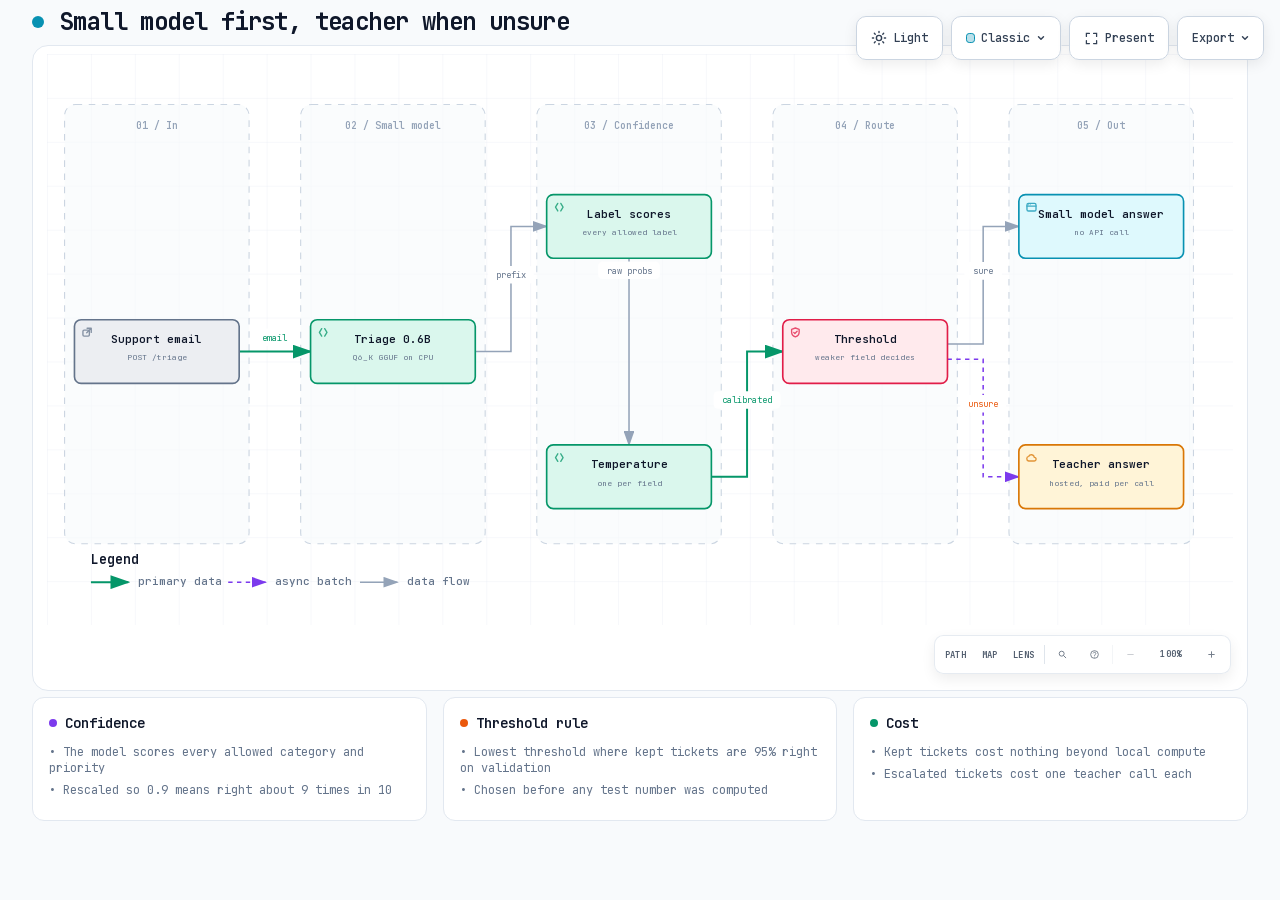
==== commit bd4ad607: "feat(model): deploy Q6_K as picked by the quantization rule Q6_K is the smallest file within 1 point" ====
--- a/docs/diagrams/cascade.html
+++ b/docs/diagrams/cascade.html
@@ -5192,15 +5192,15 @@
           <text data-detail="context" x="100" y="279" class="t-muted" font-size="7" text-anchor="middle">POST /triage</text>
         </g>
 
-        <g id="node-model" data-node-id="model" data-node-label="Triage 0.6B" tabindex="0" role="button" aria-label="Focus Triage 0.6B, Q8_0 GGUF on CPU, 02 / Small model" aria-pressed="false" data-node-kind="backend" data-node-sublabel="Q8_0 GGUF on CPU" data-node-tag="greedy JSON" data-node-context="02 / Small model">
-          <title>Triage 0.6B · Q8_0 GGUF on CPU · 02 / Small model · greedy JSON</title>
+        <g id="node-model" data-node-id="model" data-node-label="Triage 0.6B" tabindex="0" role="button" aria-label="Focus Triage 0.6B, Q6_K GGUF on CPU, 02 / Small model" aria-pressed="false" data-node-kind="backend" data-node-sublabel="Q6_K GGUF on CPU" data-node-tag="greedy JSON" data-node-context="02 / Small model">
+          <title>Triage 0.6B · Q6_K GGUF on CPU · 02 / Small model · greedy JSON</title>
           <rect x="240" y="242" width="150" height="58" rx="6" class="c-mask"/>
           <rect x="240" y="242" width="150" height="58" rx="6" class="c-backend" stroke-width="1.5"/>
           <g aria-hidden="true" data-semantic-sigil="backend" class="semantic-sigil s-backend" transform="translate(246 248) scale(0.6875)">
             <path d="M6 3 3 8l3 5M10 3l3 5-3 5"/>
           </g>
           <text data-node-label="" data-detail-anchor="" x="315" y="263" class="t-primary" font-size="10" font-weight="600" text-anchor="middle">Triage 0.6B</text>
-          <text data-detail="context" x="315" y="279" class="t-muted" font-size="7" text-anchor="middle">Q8_0 GGUF on CPU</text>
+          <text data-detail="context" x="315" y="279" class="t-muted" font-size="7" text-anchor="middle">Q6_K GGUF on CPU</text>
         <text data-detail="fine" x="315" y="289" class="t-backend" font-size="7" text-anchor="middle">greedy JSON</text>
         </g>
 
